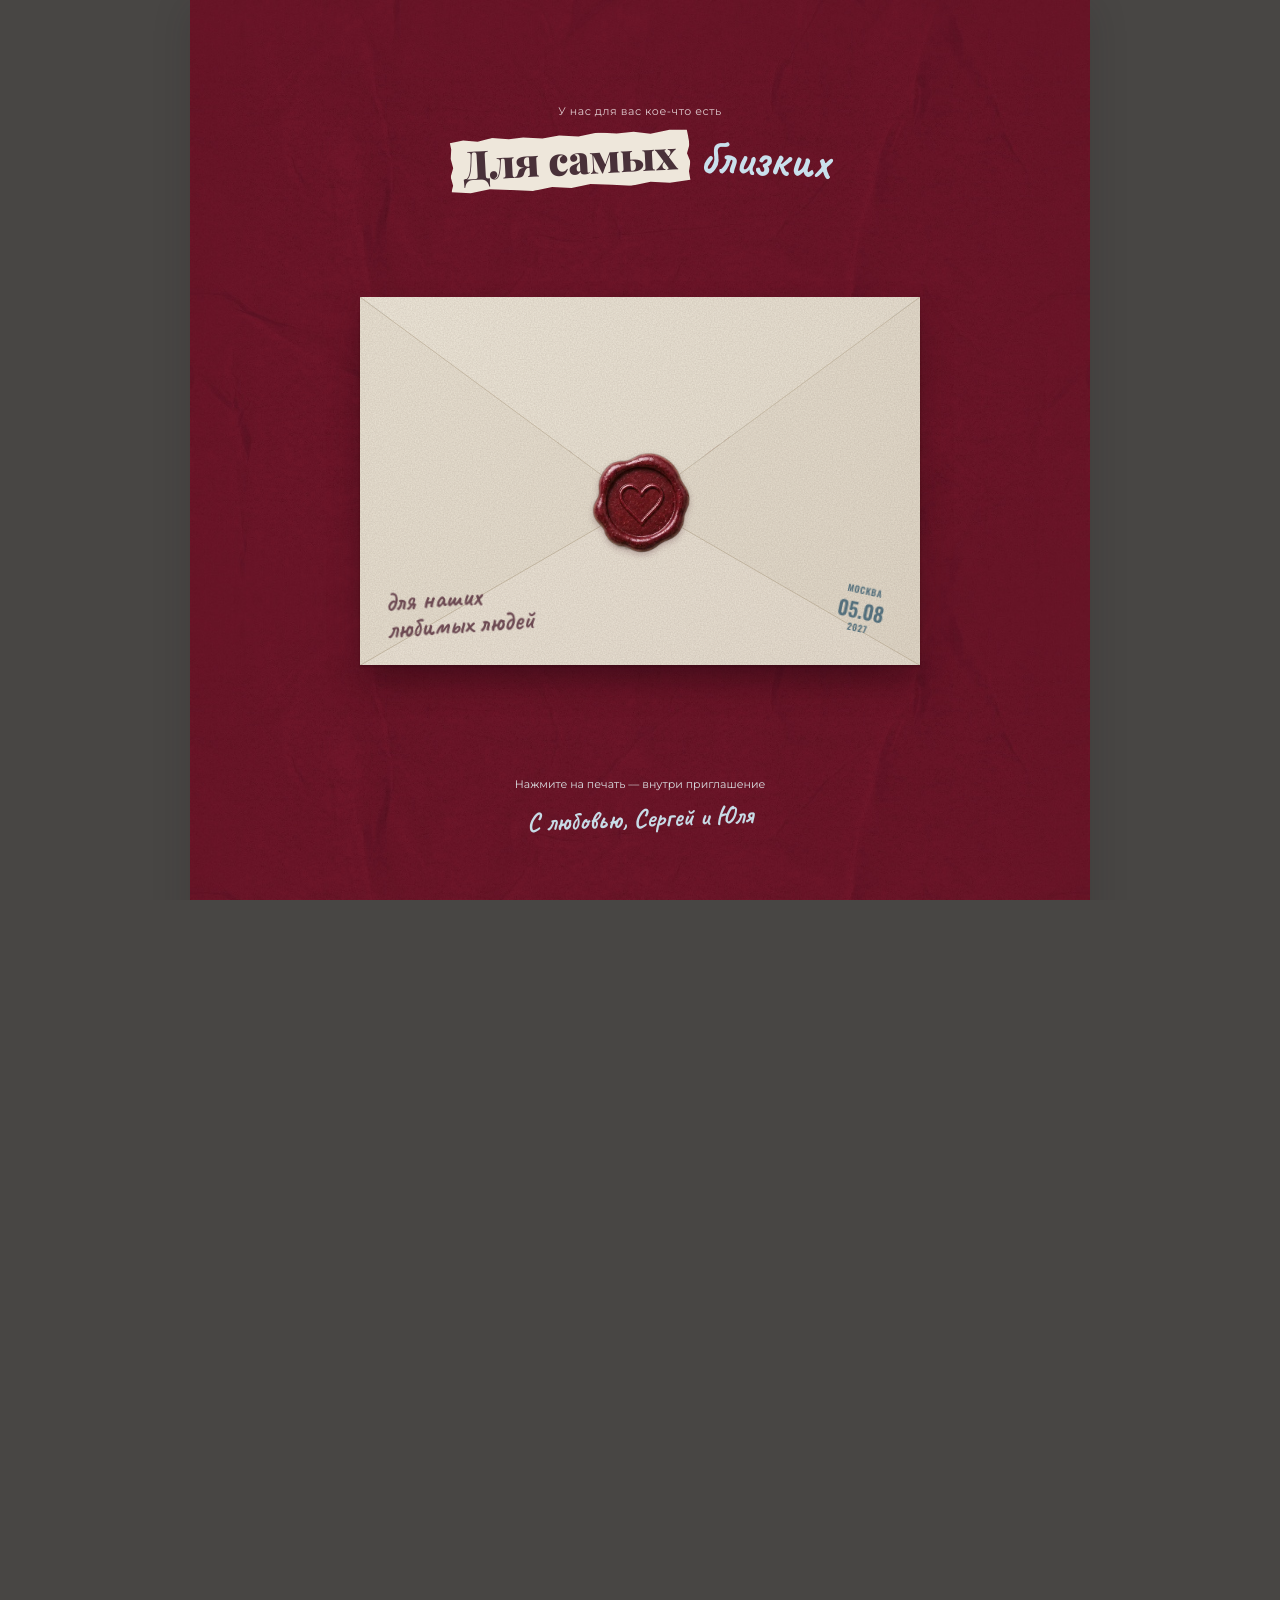
==== index.html @ 32c85ac7 "upd" ====
<!DOCTYPE html>
<html lang="ru">

<head>
  <meta charset="UTF-8">
  <meta name="viewport" content="width=device-width, initial-scale=1.0">
  <meta name="description"
    content="Приглашение на свадьбу Сергея и Юли — 5 августа 2027 года, Москва, усадьба Братцево. Будем счастливы разделить этот день с вами!">
  <meta name="theme-color" content="#681427">
  <title>Сергей & Юля — Приглашение на свадьбу · 05.08.2027</title>
  <meta property="og:type" content="website">
  <meta property="og:locale" content="ru_RU">
  <meta property="og:title" content="Сергей & Юля — Приглашение на свадьбу · 05.08.2027">
  <meta property="og:description"
    content="Для самых близких ♡ 5 августа 2027 года, Москва, старинная усадьба Братцево. Откройте конверт с приглашением!">
  <meta property="og:url" content="https://sergeynstrk.github.io/wedding-day-new/">
  <meta property="og:image" content="https://sergeynstrk.github.io/wedding-day-new/assets/og-preview.jpg">
  <meta property="og:image:width" content="1200">
  <meta property="og:image:height" content="630">
  <meta property="og:image:alt" content="Приглашение на свадьбу Сергея и Юли — 05.08.2027">
  <meta name="twitter:card" content="summary_large_image">
  <meta name="twitter:title" content="Сергей & Юля — Приглашение на свадьбу · 05.08.2027">
  <meta name="twitter:description" content="Для самых близких ♡ 5 августа 2027 года, Москва, усадьба Братцево.">
  <meta name="twitter:image" content="https://sergeynstrk.github.io/wedding-day-new/assets/og-preview.jpg">
  <link rel="icon"
    href="data:image/svg+xml,<svg xmlns='http://www.w3.org/2000/svg' viewBox='0 0 100 100'><text y='.9em' font-size='90'>💌</text></svg>">

  <!-- Изящная и кристально чёткая типографика: журнальные заголовки, нежная каллиграфия и чёткий гротеск -->
  <link rel="preload" as="image" href="./assets/burgundy-paper-user.jpg" fetchpriority="high">
  <link rel="preload" as="font" type="font/ttf" href="./assets/fonts/playfair-display-normal-900.ttf" crossorigin>
  <link rel="preload" as="font" type="font/ttf" href="./assets/fonts/caveat-normal-700.ttf" crossorigin>
  <link rel="preload" as="font" type="font/ttf" href="./assets/fonts/montserrat-normal-400.ttf" crossorigin>
  <link rel="stylesheet" href="fonts.css">

  <style>
    /* ========================================================
       АВТОРСКАЯ ПАЛИТРА И ФАКТУРА ДОРОГОЙ ХЛОПКОВОЙ БУМАГИ
       Никакого картона — нежный хлопок, бархатный бордо и пудровый голубой
       ======================================================== */
    :root {
      interpolate-size: allow-keywords;

      --burgundy: #681427;
      --burgundy-rich: #7e1730;
      --burgundy-deep: #480918;
      --burgundy-light: #942540;

      --powder-blue: #9dc2df;
      --powder-blue-light: #e8f2fa;
      --powder-blue-soft: #b8d7ee;
      --powder-blue-dark: #275273;

      --cotton-base: #f5eee4;
      --cotton-paper: #fcfaf5;
      --cotton-card: #ffffff;
      --champagne-silk: #ebd8b7;
      --gold-accent: #cfa86e;

      /* Кристально чёткие высококонтрастные оттенки текста (никакого «мыла») */
      --ink: #141011;
      --ink-soft: #282124;
      --ink-muted: #483e42;
    }

    * {
      box-sizing: border-box;
      margin: 0;
      padding: 0;
    }

    /* РЕЗКОСТЬ И ЧЁТКОСТЬ ШРИФТОВ НА ВСЕХ ЭКРАНАХ */
    html,
    body {
      -webkit-font-smoothing: antialiased;
      -moz-osx-font-smoothing: grayscale;
      text-rendering: optimizeLegibility;
    }

    html {
      background-color: #484644;
    }

    @media (min-width: 781px) {
      html {
        overflow-y: scroll;
      }
    }

    body {
      background-color: #484644;
      background-image: none;
      font-family: 'Montserrat', -apple-system, BlinkMacSystemFont, "Segoe UI", Roboto, sans-serif;
      font-weight: 500;
      color: #f0e9e1;
      line-height: 1.55;
      padding: 0 20px;
      overflow-x: hidden;
    }

    html.envelope-active #invitation > * {
      visibility: hidden;
      opacity: 0;
    }

    /* ========================================================
       ЖУРНАЛЬНЫЙ РАЗВОРОТ (900px, бордовый ватман с первого кадра)
       ======================================================== */
    .magazine-canvas {
      position: relative;
      max-width: 900px;
      min-height: 100svh;
      margin: 0 auto;
      background-color: #681427;
      background-image: url('./assets/burgundy-paper-user.jpg');
      background-size: 900px auto;
      background-position: top center;
      background-repeat: repeat-y;
      box-shadow: 0 8px 35px #241d2030;
      padding: 36px 40px 48px;
      border: 0;
      border-radius: 0;
    }

    @media (max-width: 780px) {
      html,
      body {
        background-color: #681427;
        padding: 0;
      }
      .magazine-canvas {
        padding: 16px 14px 28px;
        width: 100%;
        background-size: 100% auto;
        box-shadow: none;
      }
    }

    /* ========================================================
       НЕСТАНДАРТНЫЕ ЖУРНАЛЬНЫЕ ВЫРЕЗКИ И НОЖНИЧНЫЕ СРЕЗЫ
       Живые неровные края с 14-20 точками полигона + субпиксельная резкость
       ======================================================== */
    .scrap-clip {
      display: inline-block;
      vertical-align: middle;
      user-select: none;
      position: relative;
      filter:
        drop-shadow(0 1px 1px rgba(45, 15, 22, 0.22)) drop-shadow(2px 4px 7px rgba(70, 18, 30, 0.16));
      transition: transform 0.22s cubic-bezier(0.18, 0.89, 0.32, 1.28), filter 0.22s ease;
      line-height: 1.15;
      transform: translateZ(0);
      backface-visibility: hidden;
    }

    .scrap-clip:hover {
      transform: scale(1.05) rotate(0deg) translateZ(0) !important;
      filter:
        drop-shadow(0 2px 3px rgba(45, 15, 22, 0.25)) drop-shadow(3px 8px 16px rgba(104, 20, 39, 0.28));
      z-index: 25;
    }

    /* Чистый шелковистый фон без шума под буквами — текст остаётся бритвенно чётким */
    .clip-body {
      display: inline-block;
      padding: 7px 16px;
      background-image: linear-gradient(145deg, #ffffff 0%, #f6f1e8 100%);
      position: relative;
      transform: translateZ(0);
    }

    /* РЕАЛИСТИЧНЫЕ НЕСТАНДАРТНЫЕ СРЕЗЫ НОЖНИЦАМИ ВРУЧНУЮ (14-20 ТОЧЕК) */
    .cut-scissor-1 {
      clip-path: polygon(0% 3px, 14% 1px, 32% 4px, 56% 1px, 78% 5px, 92% 2px, 100% 4px,
          99% 26%, 100% 50%, 98.8% 76%, 100% 98%,
          84% 99%, 64% calc(100% - 3px), 44% 100%, 24% calc(100% - 2px), 8% 100%,
          0% calc(100% - 3px), 1.2% 76%, 0% 48%, 1.5% 20%);
    }

    .cut-scissor-2 {
      clip-path: polygon(0% 1px, 22% 4px, 44% 1px, 66% 5px, 86% 2px, 100% 3px,
          98.8% 28%, 100% 55%, 98.2% 82%, 99.5% 100%,
          82% calc(100% - 2px), 60% 100%, 38% calc(100% - 4px), 16% 100%,
          0% calc(100% - 1px), 1.5% 78%, 0% 50%, 1.2% 24%);
    }

    .cut-scissor-3 {
      clip-path: polygon(0% 4px, 18% 1px, 38% 3px, 62% 0px, 84% 4px, 100% 2px,
          98.5% 22%, 100% 52%, 98% 75%, 99% 100%,
          80% calc(100% - 3px), 58% 99%, 35% calc(100% - 2px), 14% 100%,
          0% calc(100% - 4px), 1.8% 72%, 0% 45%, 1.2% 18%);
    }

    .cut-scissor-4 {
      clip-path: polygon(0% 2px, 26% 5px, 52% 1px, 76% 4px, 100% 2px,
          98.2% 35%, 100% 68%, 98.5% 100%,
          82% 99%, 56% calc(100% - 3px), 28% 100%,
          0% calc(100% - 2px), 1.5% 65%, 0% 32%);
    }

    .cut-scissor-5 {
      clip-path: polygon(0% 3px, 28% 1px, 56% 4px, 82% 1px, 100% 3px,
          98.6% 38%, 100% 72%, 99% 100%,
          78% calc(100% - 3px), 52% 100%, 24% calc(100% - 4px),
          0% 98%, 1.8% 62%, 0% 30%);
    }

    /* МИЛЫЕ РУКОПИСНЫЕ ЗАМЕТКИ (CAVEAT FONT) */
    .cute-scribble {
      font-family: 'Caveat', cursive;
      font-size: 1.4rem;
      font-weight: 700;
      color: var(--burgundy-rich);
      display: inline-block;
      line-height: 1.2;
      filter: drop-shadow(1px 1px 0px rgba(255, 255, 255, 0.95));
      user-select: none;
    }

    .cute-scribble-blue {
      color: var(--powder-blue-dark);
    }

    /* ========================================================
       ОГРОМНЫЕ ЖУРНАЛЬНЫЕ ЛИТЕРЫ: С-В-А-Д-Ь-Б-У (ТОЧЬ-В-ТОЧЬ Л-Е-Т-О)
       Вырезаны крупно с адаптивным clamp() для исключения переносов и коллизий
       ======================================================== */
    .giant-char {
      display: inline-flex;
      align-items: center;
      justify-content: center;
      font-family: 'Playfair Display', 'Oswald', serif;
      font-size: clamp(2.4rem, 6.2vw, 4.8rem);
      font-weight: 900;
      line-height: 0.95;
      padding: clamp(6px, 1.2vw, 10px) clamp(8px, 1.8vw, 16px);
      margin: 0 clamp(1px, 0.35vw, 3px);
      text-transform: uppercase;
      filter:
        drop-shadow(0 2px 2px rgba(45, 15, 22, 0.25)) drop-shadow(3px 6px 9px rgba(104, 20, 39, 0.22));
      transition: transform 0.25s cubic-bezier(0.2, 0.8, 0.2, 1);
      transform: translateZ(0);
      backface-visibility: hidden;
    }

    .giant-char:hover {
      transform: scale(1.1) rotate(0deg) translateZ(0) !important;
      z-index: 20;
    }

    .char-c1 {
      background-color: var(--burgundy);
      color: #ffffff;
      transform: rotate(-3.5deg);
      clip-path: polygon(2% 4%, 98% 1%, 100% 95%, 2% 98%);
      text-shadow: 0 1px 2px rgba(0, 0, 0, 0.25);
    }

    .char-c2 {
      background-color: var(--powder-blue);
      color: #ffffff;
      transform: rotate(2.5deg);
      clip-path: polygon(1% 2%, 99% 5%, 97% 99%, 3% 94%);
      text-shadow: 0 1px 2px rgba(0, 0, 0, 0.18);
    }

    .char-c3 {
      background-color: var(--burgundy-rich);
      color: #ffffff;
      transform: rotate(-2deg);
      clip-path: polygon(3% 1%, 97% 3%, 98% 97%, 1% 99%);
      text-shadow: 0 1px 2px rgba(0, 0, 0, 0.25);
    }

    .char-c4 {
      background-color: #ffffff;
      color: var(--burgundy);
      transform: rotate(-1.5deg);
      clip-path: polygon(1% 3%, 98% 0%, 97% 96%, 3% 97%);
      border: 1px solid rgba(104, 20, 39, 0.25);
    }

    .char-c5 {
      background-color: var(--powder-blue);
      color: #ffffff;
      transform: rotate(3deg);
      clip-path: polygon(2% 0%, 100% 4%, 97% 98%, 0% 95%);
      text-shadow: 0 1px 2px rgba(0, 0, 0, 0.18);
    }

    .char-c6 {
      background-color: var(--burgundy);
      color: #ffffff;
      transform: rotate(-2.5deg);
      clip-path: polygon(1% 2%, 99% 2%, 97% 96%, 2% 99%);
      text-shadow: 0 1px 2px rgba(0, 0, 0, 0.25);
    }

    .char-c7 {
      background-color: var(--champagne-silk);
      color: var(--burgundy-deep);
      transform: rotate(2deg);
      clip-path: polygon(2% 1%, 98% 3%, 99% 97%, 1% 96%);
    }

    /* БЛАГОРОДНЫЕ ПЛАШКИ-ВЫРЕЗКИ С ВЫСОКИМ КОНТРАСТОМ */
    .bg-white-serif {
      background-color: #ffffff;
      color: var(--ink);
      font-family: 'Playfair Display', serif;
      font-weight: 800;
      border: 1px solid rgba(0, 0, 0, 0.12);
    }

    .bg-black-sans {
      background-color: var(--ink);
      color: #ffffff;
      font-family: 'Montserrat', sans-serif;
      font-weight: 800;
      text-shadow: 0 1px 1px rgba(0, 0, 0, 0.3);
    }

    .bg-burgundy-rich {
      background-color: var(--burgundy);
      color: #ffffff;
      font-family: 'Playfair Display', serif;
      font-weight: 800;
      text-shadow: 0 1px 2px rgba(0, 0, 0, 0.25);
    }

    .bg-blue-powder {
      background-color: var(--powder-blue-dark);
      color: #ffffff;
      font-family: 'Oswald', sans-serif;
      font-weight: 700;
      text-transform: uppercase;
      text-shadow: 0 1px 2px rgba(0, 0, 0, 0.25);
    }

    .bg-news-typewriter {
      background-color: #ffffff;
      color: var(--ink);
      font-family: 'Montserrat', sans-serif;
      font-weight: 600;
      font-size: 0.95rem;
      border: 1px dashed rgba(104, 20, 39, 0.35);
    }

    /* НОМЕРНЫЕ БЕЙДЖИ 1, 2, 3, 4 (НЕБРЕЖНЫЙ СРЕЗ) */
    .num-cutout-box {
      display: inline-flex;
      align-items: center;
      justify-content: center;
      width: 48px;
      height: 48px;
      font-family: 'Oswald', sans-serif;
      font-size: 2rem;
      font-weight: 900;
      flex-shrink: 0;
      filter:
        drop-shadow(0 1px 1px rgba(0, 0, 0, 0.2)) drop-shadow(2px 4px 5px rgba(0, 0, 0, 0.18));
      transform: translateZ(0);
    }

    .b1 {
      background-color: var(--powder-blue-dark);
      color: #ffffff;
      transform: rotate(-3deg);
      clip-path: polygon(2% 4%, 98% 1%, 96% 97%, 3% 99%);
      text-shadow: 0 1px 2px rgba(0, 0, 0, 0.3);
    }

    .b2 {
      background-color: #ffffff;
      color: var(--ink);
      transform: rotate(3deg);
      border: 2px solid var(--ink);
      clip-path: polygon(1% 2%, 97% 4%, 99% 98%, 2% 95%);
    }

    .b3 {
      background-color: var(--burgundy);
      color: #ffffff;
      transform: rotate(-3deg);
      clip-path: polygon(3% 1%, 99% 3%, 97% 99%, 1% 96%);
      text-shadow: 0 1px 2px rgba(0, 0, 0, 0.3);
    }

    .b4 {
      background-color: var(--champagne-silk);
      color: var(--burgundy-deep);
      transform: rotate(3.5deg);
      clip-path: polygon(2% 3%, 97% 1%, 99% 96%, 3% 98%);
    }

    /* ========================================================
       1. HERO / ОБЛОЖКА ВЫПУСКА
       ======================================================== */
    .hero-section {
      text-align: center;
      margin-bottom: 56px;
      position: relative;
    }

    .hero-top-row {
      display: flex;
      justify-content: center;
      align-items: center;
      gap: 14px;
      margin-bottom: 14px;
    }

    .hero-huge-title {
      display: flex;
      justify-content: center;
      align-items: center;
      margin: 12px 0 22px;
      flex-wrap: nowrap;
    }

    .hero-names-row {
      display: flex;
      flex-wrap: wrap;
      justify-content: center;
      align-items: center;
      gap: 14px;
      margin: 20px 0 28px;
    }

    /* ФОТОРАМКА ПАРЫ */
    .couple-photo-frame {
      position: relative;
      margin: 28px auto;
      max-width: 480px;
      overflow: visible;
    }

    .couple-photo-inner {
      background-color: #faf7f2;
      padding: 14px 14px 48px 14px;
      filter:
        drop-shadow(0 2px 2px rgba(45, 15, 22, 0.2)) drop-shadow(4px 12px 24px rgba(104, 20, 39, 0.18));
      transform: rotate(-1.5deg) translateZ(0);
      border: 1px solid rgba(0, 0, 0, 0.08);
      position: relative;
    }

    .couple-photo-inner img {
      width: 100%;
      height: 380px;
      object-fit: cover;
      display: block;
      filter: contrast(1.05) saturate(0.96);
      clip-path: polygon(0.6% 1%, 99.4% 0.6%, 99% 99.4%, 0.6% 99%);
    }

    /* ========================================================
       2. ЛОКАЦИЯ (УСАДЬБА БРАТЦЕВО)
       ======================================================== */
    .venue-card-frame {
      position: relative;
      margin-bottom: 56px;
      overflow: visible;
    }

    .venue-card-inner {
      background-color: rgba(255, 255, 255, 0.82);
      border: 2px dashed rgba(104, 20, 39, 0.32);
      padding: 38px 36px;
      position: relative;
      filter: drop-shadow(3px 8px 16px rgba(0, 0, 0, 0.06));
      border-radius: 4px;
    }

    .venue-photo-wrapper {
      position: relative;
      margin: 22px auto;
      max-width: 100%;
      background-color: #ffffff;
      padding: 12px 12px 16px 12px;
      filter: drop-shadow(3px 6px 14px rgba(0, 0, 0, 0.12));
      transform: rotate(0.8deg);
      border: 1px solid rgba(0, 0, 0, 0.08);
    }

    .venue-photo-wrapper img {
      width: 100%;
      height: 320px;
      object-fit: cover;
      display: block;
      clip-path: polygon(0.8% 1.5%, 99.2% 0.6%, 98.8% 98.8%, 1.2% 98%);
    }

    .btn-actions-row {
      display: flex;
      flex-wrap: wrap;
      gap: 16px;
      margin-top: 24px;
    }

    .btn-paper-scrap {
      display: inline-flex;
      align-items: center;
      gap: 10px;
      padding: 14px 26px;
      font-family: 'Oswald', sans-serif;
      font-size: 1.2rem;
      font-weight: 700;
      text-transform: uppercase;
      text-decoration: none;
      filter:
        drop-shadow(0 1px 1px rgba(0, 0, 0, 0.2)) drop-shadow(2px 5px 8px rgba(104, 20, 39, 0.25));
      cursor: pointer;
      touch-action: manipulation;
      transition: transform 0.2s cubic-bezier(0.2, 0.8, 0.2, 1), filter 0.2s ease, background-color 0.2s ease, color 0.2s ease;
      border: none;
    }

    .btn-paper-burgundy {
      background-color: var(--burgundy);
      color: #ffffff;
      transform: rotate(-1.5deg);
      clip-path: polygon(1% 4%, 99% 0%, 97% 96%, 3% 100%);
      text-shadow: 0 1px 2px rgba(0, 0, 0, 0.25);
    }

    .btn-paper-blue {
      background-color: var(--powder-blue-dark);
      color: #ffffff;
      transform: rotate(2deg);
      clip-path: polygon(2% 0%, 98% 3%, 99% 98%, 0% 95%);
      text-shadow: 0 1px 2px rgba(0, 0, 0, 0.25);
    }

    .btn-paper-scrap:hover {
      transform: scale(1.05) rotate(0deg);
      filter:
        drop-shadow(0 2px 3px rgba(0, 0, 0, 0.25)) drop-shadow(3px 10px 18px rgba(104, 20, 39, 0.38));
    }

    /* ========================================================
       3. ТАЙМИНГ С АНИМАЦИЕЙ (ЗНАМЕНИТАЯ ВОЛНА И ВЫРЕЗКИ)
       Сетка: Левый блок (1fr) | Коридор волны (100px) | Правый блок (1fr)
       Полная безопасность: расстояние от карточек до волны > 50px, нет коллизий
       ======================================================== */
    .timing-section {
      position: relative;
      margin-bottom: 60px;
      padding-top: 14px;
    }

    .timing-header-box {
      text-align: center;
      margin-bottom: 30px;
    }

    .ll-timeline {
      position: relative;
      display: grid;
      grid-template-columns: 1fr 100px 1fr;
      column-gap: 24px;
      row-gap: 50px;
      width: 100%;
      padding: 30px 0 20px;
      min-height: 600px;
      align-items: center;
    }

    /* Волнообразная центральная линия из референса */
    .ob-timeline-line {
      grid-column: 2;
      grid-row: 1 / span 4;
      position: relative;
      width: 44px;
      height: 100%;
      margin: 0 auto;
      pointer-events: none;
      z-index: 2;
    }

    .ob-timeline-line>svg {
      display: block;
      width: 100%;
      height: 100%;
      overflow: visible;
      fill: var(--powder-blue-dark);
      opacity: 0.95;
      filter: drop-shadow(1px 2px 3px rgba(0, 0, 0, 0.15));
    }

    /* Анимированная скользящая точка */
    .ob-timeline-dot {
      position: absolute;
      left: 0;
      top: 0;
      z-index: 5;
      width: 20px;
      height: 20px;
      border-radius: 50%;
      background: var(--burgundy);
      box-shadow: 0 0 0 6px var(--powder-blue-light), 0 0 20px rgba(104, 20, 39, 0.6);
      transform: translate(-50%, -50%);
      will-change: transform;
    }

    .sm-timing__item {
      position: relative;
      display: flex;
      flex-direction: column;
      gap: 12px;
      z-index: 3;
      transition: transform 0.3s ease, filter 0.3s ease;
      opacity: 1;
      /* Полная непрозрачность для идеальной резкости шрифта */
    }

    .sm-timing__item.item-active {
      transform: translateY(-4px) scale(1.02);
    }

    .sm-timing__item.item-1 {
      grid-column: 1;
      grid-row: 1;
      justify-self: end;
      align-items: flex-end;
      text-align: right;
      padding-right: 20px;
    }

    .sm-timing__item.item-2 {
      grid-column: 3;
      grid-row: 2;
      justify-self: start;
      align-items: flex-start;
      text-align: left;
      padding-left: 20px;
    }

    .sm-timing__item.item-3 {
      grid-column: 1;
      grid-row: 3;
      justify-self: end;
      align-items: flex-end;
      text-align: right;
      padding-right: 20px;
    }

    .sm-timing__item.item-4 {
      grid-column: 3;
      grid-row: 4;
      justify-self: start;
      align-items: flex-start;
      text-align: left;
      padding-left: 20px;
    }

    .item-top-row {
      display: flex;
      align-items: center;
      gap: 12px;
    }

    .sm-timing__item.item-1 .item-top-row,
    .sm-timing__item.item-3 .item-top-row {
      flex-direction: row-reverse;
    }

    /* Иконки этапов */
    .timing-icon-cutout {
      width: 88px;
      height: 88px;
      background-color: #ffffff;
      padding: 14px;
      filter:
        drop-shadow(0 1px 1px rgba(0, 0, 0, 0.18)) drop-shadow(2px 5px 6px rgba(0, 0, 0, 0.12));
      border: 1px solid rgba(0, 0, 0, 0.1);
      transition: transform 0.3s ease;
    }

    .sm-timing__item.item-1 .timing-icon-cutout {
      transform: rotate(-2.5deg);
      clip-path: polygon(1.5% 3%, 98% 1%, 97% 97%, 2% 98%);
    }

    .sm-timing__item.item-2 .timing-icon-cutout {
      transform: rotate(2.5deg);
      clip-path: polygon(2% 1%, 99% 3%, 96% 98%, 1% 96%);
    }

    .sm-timing__item.item-3 .timing-icon-cutout {
      transform: rotate(-2deg);
      clip-path: polygon(3% 2%, 97% 1%, 99% 97%, 1% 98%);
    }

    .sm-timing__item.item-4 .timing-icon-cutout {
      transform: rotate(3deg);
      clip-path: polygon(1% 2%, 98% 4%, 96% 99%, 3% 95%);
    }

    .sm-timing__item.item-active .timing-icon-cutout {
      transform: scale(1.1) rotate(0deg);
      filter: drop-shadow(3px 8px 16px rgba(104, 20, 39, 0.28));
      border-color: var(--burgundy);
    }

    .timing-text-box {
      display: flex;
      flex-direction: column;
      gap: 6px;
      max-width: 340px;
    }

    .sm-timing__item.item-1 .timing-text-box,
    .sm-timing__item.item-3 .timing-text-box {
      align-items: flex-end;
    }

    .sm-timing__item.item-2 .timing-text-box,
    .sm-timing__item.item-4 .timing-text-box {
      align-items: flex-start;
    }

    /* ========================================================
       4. ДРЕСС-КОД (КОЛОНКА СТИЛЯ И ШЕЛКОВАЯ ПАЛИТРА)
       ======================================================== */
    .dresscode-section {
      background-color: #ffffff;
      background-image:
        linear-gradient(135deg, rgba(255, 255, 255, 0.6) 0%, rgba(240, 230, 220, 0.2) 100%);
      filter: drop-shadow(4px 12px 28px rgba(104, 20, 39, 0.14));
      padding: 42px 38px;
      margin-bottom: 56px;
      position: relative;
      transform: rotate(0.4deg);
      border: 1px solid rgba(220, 205, 190, 0.85);
      border-radius: 4px;
    }

    .palette-swatches {
      display: flex;
      justify-content: center;
      flex-wrap: wrap;
      gap: 20px;
      margin: 30px 0 26px;
    }

    /* Карточки-свотчи ткани */
    .swatch-card {
      background-color: #ffffff;
      padding: 12px 12px 14px;
      filter:
        drop-shadow(0 1px 1px rgba(0, 0, 0, 0.16)) drop-shadow(2px 4px 5px rgba(0, 0, 0, 0.12));
      text-align: center;
      border: 1px solid rgba(0, 0, 0, 0.08);
      transition: transform 0.2s ease;
    }

    .swatch-card:hover {
      transform: scale(1.08) rotate(0deg) !important;
      z-index: 10;
    }

    .swatch-card:nth-child(1) {
      transform: rotate(-2.5deg);
      clip-path: polygon(2% 4%, 98% 1%, 96% 97%, 3% 99%);
    }

    .swatch-card:nth-child(2) {
      transform: rotate(2deg);
      clip-path: polygon(1% 1%, 97% 3%, 99% 98%, 2% 96%);
    }

    .swatch-card:nth-child(3) {
      transform: rotate(-1.5deg);
      clip-path: polygon(3% 2%, 99% 1%, 97% 99%, 1% 97%);
    }

    .swatch-card:nth-child(4) {
      transform: rotate(3deg);
      clip-path: polygon(2% 3%, 98% 1%, 96% 97%, 3% 98%);
    }

    .swatch-card:nth-child(5) {
      transform: rotate(-2deg);
      clip-path: polygon(1% 2%, 97% 4%, 99% 96%, 2% 98%);
    }

    .swatch-color {
      width: 82px;
      height: 64px;
      margin-bottom: 10px;
      box-shadow: inset 0 0 8px rgba(0, 0, 0, 0.22);
      clip-path: polygon(2% 2%, 98% 1%, 97% 98%, 1% 97%);
    }

    .swatch-name {
      font-size: 0.82rem;
      font-family: 'Montserrat', sans-serif;
      font-weight: 700;
      text-transform: uppercase;
      letter-spacing: 0.06em;
      color: var(--ink);
    }

    /* Вырезки фасонов одежды для дам и джентльменов */
    .dress-notes-grid {
      display: grid;
      grid-template-columns: 1fr 1fr;
      gap: 26px;
      margin-top: 28px;
    }

    .dress-note-box {
      background-color: #faf7f2;
      padding: 22px;
      filter:
        drop-shadow(0 1px 1px rgba(0, 0, 0, 0.12)) drop-shadow(2px 5px 8px rgba(0, 0, 0, 0.08));
      border: 1px solid rgba(0, 0, 0, 0.08);
      text-align: center;
    }

    /* Памятка о гравии */
    .manor-sticker-frame {
      position: relative;
      margin-top: 30px;
      overflow: visible;
    }

    .manor-sticker-inner {
      background-color: #fff6da;
      padding: 20px 26px;
      filter:
        drop-shadow(0 1px 1px rgba(0, 0, 0, 0.15)) drop-shadow(2px 5px 7px rgba(0, 0, 0, 0.12));
      transform: rotate(-1.2deg);
      font-size: 0.98rem;
      font-weight: 500;
      border: 1px solid #edd58a;
      text-align: left;
      line-height: 1.5;
    }

    /* ========================================================
       5. АНКЕТА ГОСТЯ / RSVP (ПАНЕЛЬ АНКЕТЫ)
       ======================================================== */
    .rsvp-section {
      background-color: #ffffff;
      background-image:
        linear-gradient(135deg, rgba(255, 255, 255, 0.6) 0%, rgba(240, 230, 220, 0.2) 100%);
      padding: 42px 38px;
      position: relative;
      border: 1px solid rgba(220, 205, 190, 0.85);
      border-radius: 4px;
      margin-bottom: 42px;
    }

    .rsvp-group {
      margin-bottom: 26px;
      text-align: left;
    }

    .rsvp-input {
      width: 100%;
      padding: 16px 18px;
      background-color: #ffffff;
      border: 1px solid #c8c0b5;
      box-shadow: inset 1px 1px 3px rgba(0, 0, 0, 0.06);
      font-family: 'Montserrat', sans-serif;
      font-weight: 500;
      font-size: 1rem;
      color: var(--ink);
      margin-top: 10px;
      clip-path: polygon(0.5% 2%, 99.5% 0.5%, 99% 98%, 0.5% 99%);
      transition: border-color 0.2s ease, box-shadow 0.2s ease;
    }

    .rsvp-input:focus-visible {
      outline: none;
      border-color: var(--burgundy);
      box-shadow: 0 0 0 3px var(--powder-blue-light);
    }

    .choice-grid {
      display: grid;
      grid-template-columns: 1fr 1fr;
      gap: 16px;
      margin-top: 12px;
    }

    .choice-btn {
      position: relative;
      cursor: pointer;
    }

    .choice-btn input {
      position: absolute;
      opacity: 0;
    }

    .choice-box {
      padding: 14px 16px;
      background-color: #ffffff;
      border: 1px solid #c8c0b5;
      text-align: center;
      font-size: 1rem;
      font-weight: 700;
      filter: drop-shadow(1px 2px 3px rgba(0, 0, 0, 0.08));
      transition: transform 0.2s ease, background-color 0.2s ease, border-color 0.2s ease, color 0.2s ease, box-shadow 0.2s ease, filter 0.2s ease;
      user-select: none;
      clip-path: polygon(1% 3%, 99% 1%, 98% 97%, 2% 99%);
    }

    .choice-btn input:checked+.choice-box {
      background-color: var(--burgundy);
      color: #ffffff;
      border-color: var(--burgundy);
      transform: scale(1.03);
      filter: drop-shadow(2px 5px 10px rgba(104, 20, 39, 0.32));
      text-shadow: 0 1px 2px rgba(0, 0, 0, 0.25);
    }

    .drinks-chips {
      display: flex;
      flex-wrap: wrap;
      gap: 12px;
      margin-top: 12px;
    }

    .chip-btn {
      position: relative;
      cursor: pointer;
    }

    .chip-btn input {
      position: absolute;
      opacity: 0;
    }

    .chip-box {
      padding: 12px 18px;
      background-color: #ffffff;
      border: 1px solid #c8c0b5;
      font-size: 0.95rem;
      font-weight: 600;
      color: var(--ink);
      filter: drop-shadow(1px 2px 2px rgba(0, 0, 0, 0.08));
      user-select: none;
      transition: transform 0.15s ease, background-color 0.15s ease, border-color 0.15s ease, color 0.15s ease, box-shadow 0.15s ease, filter 0.15s ease;
      clip-path: polygon(2% 4%, 98% 1%, 97% 96%, 3% 99%);
    }

    .chip-btn input:checked+.chip-box {
      background-color: var(--powder-blue-dark);
      color: #ffffff;
      border-color: var(--powder-blue-dark);
      transform: translateY(-2px);
      filter: drop-shadow(2px 4px 6px rgba(53, 103, 138, 0.35));
      text-shadow: 0 1px 2px rgba(0, 0, 0, 0.25);
    }

    .btn-submit-collage {
      width: 100%;
      padding: 20px;
      background-color: var(--burgundy);
      color: #ffffff;
      border: none;
      font-family: 'Oswald', sans-serif;
      font-size: 1.55rem;
      font-weight: 900;
      text-transform: uppercase;
      letter-spacing: 0.08em;
      filter:
        drop-shadow(0 2px 3px rgba(0, 0, 0, 0.25)) drop-shadow(3px 10px 20px rgba(104, 20, 39, 0.45));
      cursor: pointer;
      touch-action: manipulation;
      margin-top: 22px;
      transition: transform 0.2s ease, background-color 0.2s ease, filter 0.2s ease;
      text-shadow: 0 1px 2px rgba(0, 0, 0, 0.3);
      clip-path: polygon(0% 3px, 25% 0px, 55% 4px, 80% 1px, 100% 3px,
          98.8% 38%, 100% 70%, 99% 100%,
          75% calc(100% - 2px), 50% 100%, 25% calc(100% - 3px), 0% 98%,
          1.5% 65%, 0% 30%);
    }

    .btn-submit-collage:hover {
      background-color: var(--burgundy-rich);
      transform: translateY(-2px) scale(1.02);
      filter:
        drop-shadow(0 3px 4px rgba(0, 0, 0, 0.3)) drop-shadow(4px 14px 28px rgba(104, 20, 39, 0.55));
    }

    /* ========================================================
       6. ФИНАЛ И МОДАЛЬНОЕ ОКНО
       ======================================================== */
    .farewell-footer {
      text-align: center;
      margin-top: 42px;
    }

    .modal-backdrop {
      display: none;
      position: fixed;
      top: 0;
      left: 0;
      right: 0;
      bottom: 0;
      background: rgba(35, 12, 18, 0.7);
      backdrop-filter: blur(6px);
      z-index: 1000;
      justify-content: center;
      align-items: center;
      padding: 18px;
      overscroll-behavior: contain;
    }

    .modal-box {
      background-color: #ffffff;
      max-width: 520px;
      width: 100%;
      padding: 44px 34px;
      filter: drop-shadow(6px 18px 40px rgba(0, 0, 0, 0.4));
      border: 4px solid var(--burgundy);
      text-align: center;
      transform: rotate(-1.5deg);
      animation: modalSlam 0.35s ease-out;
    }

    @keyframes modalSlam {
      0% {
        transform: scale(1.15) rotate(3deg);
        opacity: 0;
      }

      100% {
        transform: scale(1) rotate(-1.5deg);
        opacity: 1;
      }
    }

    /* ========================================================
       АДАПТИВНОСТЬ ДЛЯ ПЛАНШЕТОВ И СМАРТФОНОВ
       ======================================================== */
    @media (max-width: 780px) {
      .magazine-canvas {
        padding: 36px 20px;
      }

      .ll-timeline {
        grid-template-columns: 48px 1fr;
        column-gap: 20px;
        row-gap: 36px;
      }

      .ob-timeline-line {
        grid-column: 1;
        grid-row: 1 / span 4;
      }

      .sm-timing__item.item-1,
      .sm-timing__item.item-2,
      .sm-timing__item.item-3,
      .sm-timing__item.item-4 {
        grid-column: 2;
        justify-self: start;
        align-items: flex-start;
        text-align: left;
        padding-left: 0;
        padding-right: 0;
      }

      .sm-timing__item.item-1 {
        grid-row: 1;
      }

      .sm-timing__item.item-2 {
        grid-row: 2;
      }

      .sm-timing__item.item-3 {
        grid-row: 3;
      }

      .sm-timing__item.item-4 {
        grid-row: 4;
      }

      .sm-timing__item.item-1 .item-top-row,
      .sm-timing__item.item-3 .item-top-row {
        flex-direction: row;
      }

      .sm-timing__item.item-1 .timing-text-box,
      .sm-timing__item.item-3 .timing-text-box {
        align-items: flex-start;
      }

      .timing-icon-cutout {
        width: 72px;
        height: 72px;
        padding: 10px;
      }

      .dress-notes-grid,
      .choice-grid {
        grid-template-columns: 1fr;
      }
    }

    @media (max-width: 480px) {
      body {
        padding: 18px 8px 80px;
      }

      .magazine-canvas {
        padding: 26px 14px;
      }

      .hero-names-row {
        gap: 8px;
      }
    }

    /* ========================================================
       ДОПОЛНИТЕЛЬНЫЕ ЭЛЕМЕНТЫ: КНОПКИ, УМНАЯ АНКЕТА И ТАЙМЕР
       ======================================================== */
    .btn-paper-scrap {
      justify-content: center;
    }

    .rsvp-saved-notice {
      margin-bottom: 22px;
      padding: 14px 18px;
      background-color: #d8e5ea;
      border: 1px dashed #643e49;
      color: #3c3534;
      font-size: 0.95rem;
      font-weight: 600;
      line-height: 1.45;
      text-align: left;
      transform: rotate(-0.5deg);
      clip-path: polygon(0.5% 1.5%, 99.5% 0%, 99% 98.5%, 0.5% 99%);
    }

    #rsvpDrinksGroup {
      overflow: hidden;
      block-size: auto;
      max-height: 620px;
      opacity: 1;
      transition: opacity 0.28s ease, block-size 0.32s ease, max-height 0.32s ease, margin 0.28s ease, padding 0.28s ease;
    }

    #rsvpDrinksGroup.is-collapsed {
      opacity: 0;
      block-size: 0;
      max-height: 0;
      margin-bottom: 0 !important;
      pointer-events: none;
    }

    .countdown-section {
      text-align: center;
      margin: 20px auto 34px;
      padding: 8px 4px;
      position: relative;
      z-index: 2;
    }

    .countdown-eyebrow {
      font-family: 'Montserrat', sans-serif;
      font-size: 0.78rem;
      font-weight: 700;
      letter-spacing: 0.16em;
      text-transform: uppercase;
      color: #ebd8b7;
      margin-bottom: 16px;
    }

    .countdown-grid {
      display: grid;
      grid-template-columns: repeat(4, minmax(0, 1fr));
      gap: 16px;
      max-width: 560px;
      margin: 0 auto;
    }

    .countdown-card {
      background-color: #f1ece4;
      background-image: var(--cut-paper-grain);
      background-size: 180px 180px;
      color: #3c3534;
      padding: 16px 8px 14px;
      display: flex;
      flex-direction: column;
      align-items: center;
      justify-content: center;
      gap: 6px;
      filter: drop-shadow(0 3px 6px rgba(20, 4, 9, 0.36));
      clip-path: polygon(1.5% 2%, 98.5% 0.5%, 97.5% 98%, 2% 99%);
    }

    .countdown-card.cd-tilt-1 {
      transform: rotate(-2deg);
    }

    .countdown-card.cd-tilt-2 {
      transform: rotate(1.5deg);
      background-color: #d8dfe0;
    }

    .countdown-card.cd-tilt-3 {
      transform: rotate(-1deg);
      background-color: #ebe4d8;
    }

    .countdown-card.cd-tilt-4 {
      transform: rotate(2deg);
    }

    .countdown-num {
      font-family: 'Playfair Display', Georgia, serif;
      font-weight: 900;
      font-size: clamp(1.9rem, 4.5vw, 2.75rem);
      line-height: 1;
      color: #681427;
      font-variant-numeric: tabular-nums;
    }

    .countdown-card.cd-tilt-2 .countdown-num {
      color: #275273;
    }

    .countdown-label {
      font-family: 'Montserrat', sans-serif;
      font-size: 0.72rem;
      font-weight: 700;
      letter-spacing: 0.08em;
      text-transform: uppercase;
      color: #493139;
    }

    .countdown-sub {
      margin-top: 16px;
      font-family: 'Caveat', cursive;
      font-size: 1.4rem;
      font-weight: 700;
      color: #c9d8de;
    }

    @media (max-width: 780px) {
      .countdown-section {
        margin: 18px auto 12px;
      }
    }

    @media (max-width: 480px) {
      .countdown-grid {
        gap: 8px;
      }

      .countdown-card {
        padding: 12px 4px 10px;
        gap: 4px;
      }

      .countdown-num {
        font-size: clamp(1.45rem, 6.2vw, 2rem);
      }

      .countdown-label {
        font-size: 0.6875rem;
        letter-spacing: 0.04em;
      }

      .countdown-sub {
        font-size: 1.2rem;
      }
    }
  </style>
  <link rel="stylesheet" href="collage.css">
  <link rel="stylesheet" href="editorial.css">
  <link rel="stylesheet" href="envelope.css">
  <script>
    const entryParams = new URLSearchParams(location.search);
    if (entryParams.get('edit') !== '1' || entryParams.get('envelope') === '1') {
      document.documentElement.classList.add('envelope-active');
    }
    if (document.fonts && typeof document.fonts.load === 'function') {
      document.documentElement.classList.add('fonts-loading');
      const finishFonts = () => {
        document.documentElement.classList.remove('fonts-loading');
        document.documentElement.classList.add('fonts-loaded');
      };
      Promise.race([
        Promise.allSettled([
          document.fonts.load('900 28px "Playfair Display"'),
          document.fonts.load('700 35px "Caveat"'),
          document.fonts.load('400 11px "Montserrat"'),
          document.fonts.load('900 20px "Montserrat"'),
          document.fonts.load('600 14px "Oswald"'),
          document.fonts.load('700 24px "Cormorant Garamond"')
        ]).then(() => document.fonts.ready),
        new Promise(resolve => setTimeout(resolve, 700))
      ]).then(finishFonts);
    }
  </script>
</head>

<body>
  <!-- Бумажный конверт: открытие по нажатию на сургучную печать. -->
  <div id="envelopeScreen" class="envelope-screen" role="dialog" aria-modal="true" aria-labelledby="envelopeTitle"
    aria-describedby="envelopeOpenHint" tabindex="-1" hidden>
    <div class="envelope-stage">

      <header class="envelope-intro">
        <p class="envelope-eyebrow">У нас для вас кое-что есть</p>
        <h2 id="envelopeTitle"><span>Для самых</span> <em>близких</em></h2>
      </header>

      <div class="envelope-table">
        <div id="envelopeBox" class="envelope-box">
          <div class="envelope-back paper-texture-back" aria-hidden="true"></div>
          <div class="envelope-liner paper-texture-liner" aria-hidden="true"></div>

          <div class="envelope-letter">
            <p class="letter-top-label"><span>Приглашение</span></p>
            <div class="letter-couple">
              <h3 class="letter-names"><span class="letter-name-first">Сергей</span><span
                  class="letter-amp">&amp;</span><span class="letter-name-second">Юля</span></h3>
              <p class="letter-note">Разделите с нами этот день ♡</p>
            </div>
            <div class="letter-monogram-wrap">
              <time class="letter-date" datetime="2027-08-05">5 августа 2027</time>
              <p class="letter-location">Москва · усадьба Братцево</p>
            </div>
          </div>

          <div class="envelope-front" aria-hidden="true">
            <div class="envelope-front-side paper-texture-side"></div>
            <div class="envelope-front-bottom paper-texture-bottom"></div>
            <svg class="envelope-seams-svg" viewBox="0 0 100 100" preserveAspectRatio="none">
              <path fill="none" stroke="#b7a992" stroke-width="1" vector-effect="non-scaling-stroke"
                d="M0 0L50 56L100 0M0 100L50 56L100 100" />
            </svg>
            <span class="envelope-address">для наших<br><strong>любимых людей</strong></span>
            <span class="envelope-postmark">Москва<b>05.08</b><small>2027</small></span>
          </div>

          <div class="envelope-flap paper-texture-flap" aria-hidden="true">
            <div class="envelope-flap-liner paper-texture-liner"></div>
            <svg class="envelope-flap-svg" viewBox="0 0 100 58" preserveAspectRatio="none">
              <path fill="none" stroke="#b7a992" stroke-width="1" vector-effect="non-scaling-stroke"
                d="M0 0L50 56L100 0" />
            </svg>
          </div>
          <div class="envelope-border" aria-hidden="true"></div>
          <div class="envelope-btn">
            <button type="button" id="waxSealBtn" class="wax-seal" aria-label="Открыть свадебное приглашение"
              aria-describedby="envelopeOpenHint">
              <img class="wax-seal-image" src="./assets/keepsakes/wax-seal.webp" alt="" width="289" height="272"
                decoding="async" fetchpriority="high">
            </button>
          </div>
        </div>
      </div>

      <footer class="envelope-caption">
        <p id="envelopeOpenHint">Нажмите на печать — внутри приглашение</p>
        <span class="envelope-signature">С любовью, Сергей и Юля</span>
      </footer>
    </div>
  </div>

  <a class="skip-link" href="#invitation">К приглашению</a>

  <main class="magazine-canvas" id="invitation" tabindex="-1">

    <!-- ==========================================
         1. HERO / ОБЛОЖКА КОЛЛАЖА
         ========================================== -->
    <section class="hero-section" aria-label="Приглашение на свадьбу">
      <div class="decoration-pair" aria-hidden="true"><img class="decor-object decor-rings"
          src="./assets/wedding-rings-topdown.webp" alt="" loading="lazy" decoding="async" width="640" height="427"
          data-layout-id="decoration-01"><img class="decor-object decor-envelope" src="./assets/keepsakes/envelope.webp"
          alt="" loading="lazy" decoding="async" width="640" height="427" data-layout-id="decoration-02"><img
          class="decor-object decor-secondary decor-secondary-left decor-hearts" src="./assets/keepsakes/hearts.webp"
          alt="" loading="lazy" decoding="async" width="640" height="427" data-layout-id="decoration-03"><img
          class="decor-object decor-secondary decor-secondary-right decor-pearls" src="./assets/keepsakes/pearls.webp"
          alt="" loading="lazy" decoding="async" width="640" height="427" data-layout-id="decoration-04"></div>

      <!-- Верхняя строчка вырезок ("приглашение на") -->
      <div class="hero-top-row">
        <span class="scrap-clip" style="transform: rotate(-3deg);">
          <span class="clip-body cut-scissor-1 bg-white-serif"
            style="font-size: 1.8rem; padding: 7px 20px;">приглашение</span>
        </span>
        <span class="scrap-clip" style="transform: rotate(2.5deg);">
          <span class="clip-body cut-scissor-2 bg-black-sans" style="font-size: 1.4rem; padding: 7px 18px;">на</span>
        </span>
      </div>

      <!-- Главный вырезанный заголовок из букв (точь-в-точь как Л-Е-Т-О на референсе) -->
      <h1 class="hero-huge-title" aria-label="Приглашение на свадьбу Сергея и Юли">
        <span class="giant-char char-c1">С</span>
        <span class="giant-char char-c2">В</span>
        <span class="giant-char char-c3">А</span>
        <span class="giant-char char-c4">Д</span>
        <span class="giant-char char-c5">Ь</span>
        <span class="giant-char char-c6">Б</span>
        <span class="giant-char char-c7">У</span>
      </h1>

      <!-- Стикер пары по центру -->
      <div class="couple-photo-frame">
        <div class="couple-photo-inner">
          <img src="./assets/couple-sticker.webp" alt="Сергей и Юля" width="800" height="713" decoding="async" fetchpriority="high">
        </div>
      </div>

      <!-- Имена пары на вырезных плашках с неровными краями -->
      <div class="hero-names-row">
        <span class="scrap-clip" style="transform: rotate(-2deg);">
          <span class="clip-body cut-scissor-3 bg-white-serif"
            style="font-size: 1.85rem; padding: 8px 22px;">Сергей</span>
        </span>
        <span class="scrap-clip" style="transform: rotate(3deg);">
          <span class="clip-body cut-scissor-4 bg-burgundy-rich" style="font-size: 1.5rem; padding: 8px 16px;">&</span>
        </span>
        <span class="scrap-clip" style="transform: rotate(-1.5deg);">
          <span class="clip-body cut-scissor-5 bg-blue-powder" style="font-size: 1.85rem; padding: 8px 22px;">Юля</span>
        </span>
      </div>

      <!-- Милая рукописная заметка -->
      <div class="hero-invitation-note" style="margin: 4px 0 16px;">
        <span class="cute-scribble" style="transform: rotate(-2.5deg);">
          Собираем любимых людей, чтобы сказать друг другу «да» ♡
        </span>
      </div>
      <div class="hero-details">
        <time datetime="2027-08-05T12:00:00+03:00">5 августа 2027 · с 12:00</time>
        <span>Москва · усадьба Братцево</span>
        <a href="#rsvp">Заполнить анкету гостя <span aria-hidden="true">↘</span></a>
      </div>
    </section>

    <!-- ==========================================
         2. ЛОКАЦИЯ (УСАДЬБА БРАТЦЕВО)
         ========================================== -->
    <div class="venue-card-frame" id="venue">
      <div class="decoration-pair" aria-hidden="true"><img class="decor-object decor-flowers"
          src="./assets/keepsakes/flowers.webp" alt="" loading="lazy" decoding="async" width="640" height="585"
          data-layout-id="decoration-05"><img class="decor-object decor-key" src="./assets/keepsakes/key.webp" alt=""
          loading="lazy" decoding="async" width="640" height="427" data-layout-id="decoration-06"></div>

      <section class="venue-card-inner">
        <div style="margin-bottom: 14px;">
          <span class="scrap-clip" style="transform: rotate(2deg);">
            <span class="clip-body cut-scissor-1 bg-black-sans" style="font-size: 1.05rem;">МЕСТО ДЕЙСТВИЯ</span>
          </span>
          <span class="scrap-clip" style="transform: rotate(-2deg);">
            <span class="clip-body cut-scissor-3 bg-blue-powder" style="font-size: 1.15rem;">МОСКВА</span>
          </span>
        </div>

        <h2 class="venue-heading" style="margin: 12px 0;">
          <span class="scrap-clip" style="transform: rotate(1.2deg);">
            <span class="clip-body cut-scissor-2 bg-burgundy-rich"
              style="font-size: 1.75rem; padding: 10px 24px;">УСАДЬБА БРАТЦЕВО</span>
          </span>
        </h2>

        <!-- Иллюстрация Братцево по фотографии пользователя -->
        <div class="venue-photo-wrapper venue-illustration">
          <img loading="lazy" decoding="async" src="./assets/bratsevo-icon.webp"
            alt="Усадьба Братцево: фасад с куполом, балконом и колоннами — рисунок по фотографии" width="840"
            height="349">
        </div>

        <p
          style="font-size: 1.05rem; margin: 16px 0; max-width: 740px; line-height: 1.6; color: var(--ink-soft); font-weight: 500;">
          Встречаемся в усадьбе Братцево в Москве, чтобы разделить с вами наш день: обнять близких, сказать самое важное
          и отпраздновать начало нашей семьи.
        </p>

        <div style="margin-top: 6px;">
          <span class="cute-scribble cute-scribble-blue" style="transform: rotate(-1.5deg);">
            * наш день в кругу самых близких ♡
          </span>
        </div>

        <div class="btn-actions-row">
          <button type="button" class="btn-paper-scrap btn-paper-blue" onclick="downloadIcsCalendar()">
            iPhone Календарь
          </button>
          <a href="https://calendar.google.com/calendar/render?action=TEMPLATE&amp;text=%D0%A1%D0%B2%D0%B0%D0%B4%D1%8C%D0%B1%D0%B0+%D0%A1%D0%B5%D1%80%D0%B3%D0%B5%D1%8F+%D0%B8+%D0%AE%D0%BB%D0%B8&amp;dates=20270805T090000Z/20270805T200000Z&amp;details=%D0%9A%D0%B0%D0%BC%D0%B5%D1%80%D0%BD%D0%BE%D0%B5+%D1%81%D0%B2%D0%B0%D0%B4%D0%B5%D0%B1%D0%BD%D0%BE%D0%B5+%D1%82%D0%BE%D1%80%D0%B6%D0%B5%D1%81%D1%82%D0%B2%D0%BE+%D0%B2+%D1%83%D1%81%D0%B0%D0%B4%D1%8C%D0%B1%D0%B5+%D0%91%D1%80%D0%B0%D1%82%D1%86%D0%B5%D0%B2%D0%BE.+%D0%A1%D0%B1%D0%BE%D1%80+%D0%B3%D0%BE%D1%81%D1%82%D0%B5%D0%B9+%D0%B2+12%3A00.&amp;location=%D0%9C%D0%BE%D1%81%D0%BA%D0%B2%D0%B0%2C+%D0%A3%D1%81%D0%B0%D0%B4%D1%8C%D0%B1%D0%B0+%D0%91%D1%80%D0%B0%D1%82%D1%86%D0%B5%D0%B2%D0%BE"
            target="_blank" rel="noopener noreferrer" class="btn-paper-scrap btn-paper-blue">
            Google Календарь ↗
          </a>
          <a href="https://yandex.ru/maps/?text=Усадьба+Братцево+Светлогорский+проезд+13" target="_blank"
            rel="noopener noreferrer" class="btn-paper-scrap btn-paper-burgundy">
            Маршрут на карте ↗
          </a>
        </div>
      </section>
    </div>

    <!-- Места для будущих фотографий пары (блок 1) -->
    <section class="future-photos-section" aria-label="Фотографии пары">
      <div class="future-photos-grid">
        <figure class="photo-slot-card slot-tilt-1">
          <img class="applique-pin" src="./assets/keepsakes/paper-pin.webp" alt="" width="160" height="160"
            loading="lazy" decoding="async" aria-hidden="true">
          <div class="photo-slot-frame">
            <img src="./assets/couple-sticker.webp" alt="Место для будущей фотографии 1" width="800" height="713"
              loading="lazy" decoding="async">
          </div>
          <figcaption class="photo-slot-caption">Наше фото · 01 ♡</figcaption>
        </figure>
        <figure class="photo-slot-card slot-tilt-2">
          <img class="applique-pin" src="./assets/keepsakes/paper-pin.webp" alt="" width="160" height="160"
            loading="lazy" decoding="async" aria-hidden="true">
          <div class="photo-slot-frame">
            <img src="./assets/couple-sticker.webp" alt="Место для будущей фотографии 2" width="800" height="713"
              loading="lazy" decoding="async">
          </div>
          <figcaption class="photo-slot-caption">Наше фото · 02 ♡</figcaption>
        </figure>
      </div>
    </section>

    <!-- ==========================================
         2.5 НАША ИСТОРИЯ
         ========================================== -->
    <section class="story-section" id="story" aria-label="Наша история">
      <div class="decoration-pair" aria-hidden="true">
        <img class="decor-object decor-lace-corner" src="./assets/keepsakes/lace-corner.webp" alt=""
          loading="lazy" decoding="async" width="640" height="640" data-layout-id="decoration-23">
        <img class="decor-object decor-lace-strip" src="./assets/keepsakes/lace-strip.webp" alt=""
          loading="lazy" decoding="async" width="720" height="402" data-layout-id="decoration-24">
      </div>
      <div class="story-header">
        <h2 class="section-heading">
          <span class="scrap-clip" style="transform: rotate(-1.6deg);">
            <span class="clip-body cut-scissor-3 bg-white-serif" style="font-size: 1.4rem;">НАША ИСТОРИЯ</span>
          </span>
        </h2>
        <div style="margin-top: 8px;">
          <span class="cute-scribble" style="font-size: 1.45rem; transform: rotate(-1.5deg);">как всё начиналось ♡</span>
        </div>
      </div>

      <div class="story-tickets">
        <article class="story-ticket story-tilt-1 cut-scissor-1">
          <span class="story-ticket-num">01 · ПЕРВАЯ ВСТРЕЧА</span>
          <h3 class="story-ticket-title">Искра и разговоры до ночи</h3>
          <p class="story-ticket-text">Случайное знакомство, прогулки по вечернему городу и ощущение, что вы знакомы целую вечность.</p>
        </article>
        <article class="story-ticket story-tilt-2 cut-scissor-2">
          <span class="story-ticket-num">02 · НАШ РИТМ</span>
          <h3 class="story-ticket-title">Общие дороги и мечты</h3>
          <p class="story-ticket-text">Первые совместные поездки, утренний кофе, поддержка во всём и сотни тёплых воспоминаний.</p>
        </article>
        <article class="story-ticket story-tilt-3 cut-scissor-3">
          <span class="story-ticket-num">03 · ПРЕДЛОЖЕНИЕ</span>
          <h3 class="story-ticket-title">Самое главное «Да»</h3>
          <p class="story-ticket-text">Тот самый момент, с которого начался отсчёт до нашего общего дня — 5 августа 2027.</p>
        </article>
      </div>

      <div class="future-photos-grid story-photos-grid" aria-label="Ещё фотографии пары">
        <figure class="photo-slot-card slot-tilt-3">
          <img class="applique-pin" src="./assets/keepsakes/paper-pin.webp" alt="" width="160" height="160"
            loading="lazy" decoding="async" aria-hidden="true">
          <div class="photo-slot-frame">
            <img src="./assets/couple-sticker.webp" alt="Место для будущей фотографии 3" width="800" height="713"
              loading="lazy" decoding="async">
          </div>
          <figcaption class="photo-slot-caption">Наше фото · 03 ♡</figcaption>
        </figure>
        <figure class="photo-slot-card slot-tilt-4">
          <img class="applique-pin" src="./assets/keepsakes/paper-pin.webp" alt="" width="160" height="160"
            loading="lazy" decoding="async" aria-hidden="true">
          <div class="photo-slot-frame">
            <img src="./assets/couple-sticker.webp" alt="Место для будущей фотографии 4" width="800" height="713"
              loading="lazy" decoding="async">
          </div>
          <figcaption class="photo-slot-caption">Наше фото · 04 ♡</figcaption>
        </figure>
      </div>
    </section>

    <!-- ==========================================
         3. ТАЙМИНГ С АНИМАЦИЕЙ (ЗНАМЕНИТАЯ ВОЛНА И ВЫРЕЗКИ)
         ========================================== -->
    <section class="timing-section" id="timing">

      <div class="timing-header-box">
        <h2 class="section-heading">
          <span class="scrap-clip" style="transform: rotate(-1.5deg);">
            <span class="clip-body cut-scissor-4 bg-blue-powder" style="font-size: 1.35rem;">РАСПОРЯДОК ДНЯ</span>
          </span>
        </h2>
        <div style="margin-top: 10px;">
          <span class="scrap-clip" style="transform: rotate(2deg);">
            <span class="clip-body cut-scissor-5 bg-burgundy-rich"
              style="font-size: 1.65rem; padding: 8px 22px;">ТАЙМИНГ</span>
          </span>
        </div>
        <div style="margin-top: 8px;">
          <span class="cute-scribble" style="transform: rotate(1.2deg);">
            Будем очень признательны, если вы прибудете без опозданий ♡
          </span>
        </div>
      </div>

      <div class="ll-timeline">
        <!-- Анимированная волнообразная кривая и скользящая точка из референса -->
        <span class="ob-timeline-line" aria-hidden="true">
          <svg viewBox="0 0 44.57 548.09" preserveAspectRatio="none" focusable="false">
            <defs>
              <clipPath id="timelineProgressClip">
                <rect id="timelineClipRect" x="-10" y="-10" width="65" height="0" />
              </clipPath>
            </defs>
            <path class="timeline-path-base" fill="none" stroke="#c5d6dc" stroke-opacity="0.38" stroke-width="2"
              stroke-linecap="round" stroke-linejoin="round" vector-effect="non-scaling-stroke"
              d="M41.19,4.43 C41.19,42 3.87,48 3.87,85.32 C3.87,124 40.86,128 40.86,166.93 C40.86,204 4.6,200 4.6,238 C4.6,276 40.3,276 40.3,314 C40.3,352 4.39,354 4.39,392 C4.39,430 41.46,430 41.46,468 C41.46,506 6,510 3.5,543.87">
            </path>
            <path class="timeline-path-progress" clip-path="url(#timelineProgressClip)" fill="none" stroke="#f1ece4"
              stroke-width="2.6" stroke-linecap="round" stroke-linejoin="round" vector-effect="non-scaling-stroke"
              d="M41.19,4.43 C41.19,42 3.87,48 3.87,85.32 C3.87,124 40.86,128 40.86,166.93 C40.86,204 4.6,200 4.6,238 C4.6,276 40.3,276 40.3,314 C40.3,352 4.39,354 4.39,392 C4.39,430 41.46,430 41.46,468 C41.46,506 6,510 3.5,543.87">
            </path>
          </svg>
          <span class="ob-timeline-dot"></span>
        </span>

        <!-- 1: Сбор гостей -->
        <div class="sm-timing__item item-1">
          <div class="item-top-row">
            <span class="num-cutout-box b1">1</span>
            <span class="scrap-clip" style="transform: rotate(2deg);">
              <span class="clip-body cut-scissor-1 bg-burgundy-rich"
                style="font-size: 1.35rem; padding: 6px 14px;">12:00</span>
            </span>
          </div>
          <img loading="lazy" decoding="async" class="timing-icon-cutout" src="./assets/timing-welcome.svg"
            alt="Сбор гостей: приветственные бокалы игристого" width="1536" height="1024">
          <div class="timing-text-box">
            <span class="scrap-clip" style="transform: rotate(-1.5deg);">
              <span class="clip-body cut-scissor-2 bg-white-serif" style="font-size: 1.25rem;">СБОР ГОСТЕЙ</span>
            </span>
            <span class="scrap-clip" style="transform: rotate(1.8deg);">
              <span class="clip-body cut-scissor-3 bg-news-typewriter">Аперитив на веранде</span>
            </span>
            <span class="cute-scribble cute-scribble-blue" style="transform: rotate(-2deg); margin-top: 4px;">
              бокалы игристого и лёгкая музыка ♡
            </span>
          </div>
        </div>

        <!-- 2: Церемония -->
        <div class="sm-timing__item item-2">
          <div class="item-top-row">
            <span class="num-cutout-box b2">2</span>
            <span class="scrap-clip" style="transform: rotate(-2.5deg);">
              <span class="clip-body cut-scissor-2 bg-blue-powder"
                style="font-size: 1.35rem; padding: 6px 14px;">12:30</span>
            </span>
          </div>
          <img loading="lazy" decoding="async" class="timing-icon-cutout" src="./assets/timing-rings.webp"
            alt="Церемония регистрации: обручальные кольца" width="720" height="480">
          <div class="timing-text-box">
            <span class="scrap-clip" style="transform: rotate(2deg);">
              <span class="clip-body cut-scissor-4 bg-white-serif" style="font-size: 1.25rem;">ЦЕРЕМОНИЯ</span>
            </span>
            <span class="scrap-clip" style="transform: rotate(-1.5deg);">
              <span class="clip-body cut-scissor-5 bg-news-typewriter">Клятвы и кольца</span>
            </span>
            <span class="cute-scribble" style="transform: rotate(2deg); margin-top: 4px;">
              приготовьте платочки для радости! ♡
            </span>
          </div>
        </div>

        <!-- 3: Банкет -->
        <div class="sm-timing__item item-3">
          <div class="item-top-row">
            <span class="num-cutout-box b3">3</span>
            <span class="scrap-clip" style="transform: rotate(2deg);">
              <span class="clip-body cut-scissor-3 bg-burgundy-rich"
                style="font-size: 1.35rem; padding: 6px 14px;">13:30</span>
            </span>
          </div>
          <img loading="lazy" decoding="async" class="timing-icon-cutout" src="./assets/timing-dinner.webp"
            alt="Званый ужин: праздничный стол" width="720" height="480">
          <div class="timing-text-box">
            <span class="scrap-clip" style="transform: rotate(-2deg);">
              <span class="clip-body cut-scissor-1 bg-white-serif" style="font-size: 1.25rem;">ЗВАНЫЙ УЖИН</span>
            </span>
            <span class="scrap-clip" style="transform: rotate(1.5deg);">
              <span class="clip-body cut-scissor-4 bg-news-typewriter">Ужин при свечах</span>
            </span>
            <span class="cute-scribble cute-scribble-blue" style="transform: rotate(-2.5deg); margin-top: 4px;">
              тосты, живая музыка и смех ♡
            </span>
          </div>
        </div>

        <!-- 4: Завершение -->
        <div class="sm-timing__item item-4">
          <div class="item-top-row">
            <span class="num-cutout-box b4">4</span>
            <span class="scrap-clip" style="transform: rotate(-2deg);">
              <span class="clip-body cut-scissor-4 bg-blue-powder"
                style="font-size: 1.35rem; padding: 6px 14px;">23:00</span>
            </span>
          </div>
          <img loading="lazy" decoding="async" class="timing-icon-cutout" src="./assets/timing-cake.webp"
            alt="Завершение вечера: свадебный торт и бенгальские огни" width="720" height="658">
          <div class="timing-text-box">
            <span class="scrap-clip" style="transform: rotate(2deg);">
              <span class="clip-body cut-scissor-5 bg-white-serif" style="font-size: 1.25rem;">ФИНАЛ ВЕЧЕРА</span>
            </span>
            <span class="scrap-clip" style="transform: rotate(-1.5deg);">
              <span class="clip-body cut-scissor-2 bg-news-typewriter">Торт и огни</span>
            </span>
            <span class="cute-scribble" style="transform: rotate(1.8deg); margin-top: 4px;">
              бенгальские огни под звёздами
            </span>
          </div>
        </div>
      </div>
    </section>

    <!-- ==========================================
         4. ДРЕСС-КОД (КОЛОНКА СТИЛЯ И ШЕЛКОВАЯ ПАЛИТРА)
         ========================================== -->
    <div class="decorated-section">
      <div class="decoration-pair" aria-hidden="true"><img class="decor-object decor-lace"
          src="./assets/keepsakes/lace.webp" alt="" loading="lazy" decoding="async" width="640" height="512"
          data-layout-id="decoration-11"><img class="decor-object decor-lace" src="./assets/keepsakes/lace.webp" alt=""
          loading="lazy" decoding="async" width="640" height="512" data-layout-id="decoration-12"><img
          class="decor-object decor-secondary decor-secondary-left decor-spool" src="./assets/keepsakes/spool.webp"
          alt="" loading="lazy" decoding="async" width="640" height="427" data-layout-id="decoration-13"><img
          class="decor-object decor-secondary decor-secondary-right decor-bow" src="./assets/keepsakes/bow.webp" alt=""
          loading="lazy" decoding="async" width="640" height="427" data-layout-id="decoration-14"></div>
      <section class="dresscode-section" id="dresscode">
        <div class="flatlay-bouquet" aria-hidden="true" data-layout-id="decoration-15"><img
            src="./assets/wedding-ribbon-topdown.webp" alt="" loading="lazy" decoding="async" width="495"
            height="640">
        </div>
        <h2 class="section-heading" style="text-align: center;">
          <span class="scrap-clip" style="transform: rotate(-2deg);">
            <span class="clip-body cut-scissor-1 bg-burgundy-rich"
              style="font-size: 1.65rem; padding: 8px 20px;">ДРЕСС-КОД</span>
          </span>
          <span class="scrap-clip" style="transform: rotate(2.5deg);">
            <span class="clip-body cut-scissor-2 bg-blue-powder" style="font-size: 1.35rem; padding: 8px 18px;">КОЛОНКА
              СТИЛЯ</span>
          </span>
        </h2>

        <p
          style="font-size: 1.05rem; margin: 18px auto; max-width: 640px; text-align: center; color: var(--ink-soft); line-height: 1.6; font-weight: 500;">
          Мы готовимся к нашему незабываемому дню и будем невероятно счастливы видеть вас в элегантных нарядах главных
          оттенков торжества:
        </p>

        <!-- Образцы палитры (свотчи ткани с неровным резом) -->
        <div class="palette-swatches">
          <div class="swatch-card">
            <div class="swatch-color" style="background: #681427;"></div>
            <div class="swatch-name">БОРДО</div>
          </div>
          <div class="swatch-card">
            <div class="swatch-color" style="background: #9dc2df;"></div>
            <div class="swatch-name">ГОЛУБОЙ</div>
          </div>
          <div class="swatch-card">
            <div class="swatch-color" style="background: #ffffff; border: 1px solid #d5cbbe;"></div>
            <div class="swatch-name">МОЛОЧНЫЙ</div>
          </div>
          <div class="swatch-card">
            <div class="swatch-color" style="background: #ebd8b7;"></div>
            <div class="swatch-name">ШАМПАНЬ</div>
          </div>
          <div class="swatch-card">
            <div class="swatch-color" style="background: #1a1617;"></div>
            <div class="swatch-name">ГРАФИТ</div>
          </div>
        </div>

        <!-- Вырезки фасонов для дам и кавалеров -->
        <div class="dress-notes-grid">
          <div class="dress-note-box cut-scissor-3">
            <span class="scrap-clip" style="transform: rotate(-2deg);">
              <span class="clip-body cut-scissor-1 bg-black-sans" style="font-size: 0.95rem; margin-bottom: 8px;">01 /
                ДЛЯ ДАМ</span>
            </span>
            <div class="dress-collage dress-collage-women" role="group"
              aria-label="Примеры женских нарядов во всех цветах палитры">
              <figure class="dress-collage-item" title="Графит">
                <img loading="lazy" decoding="async" src="./assets/dress-graphite.webp"
                  alt="Пример дресс-кода: графитовое вечернее платье" width="594" height="981">
              </figure>
              <figure class="dress-collage-item" title="Бордо">
                <img loading="lazy" decoding="async" src="./assets/dress-burgundy.webp"
                  alt="Пример дресс-кода: длинное бордовое платье" width="735" height="1030">
              </figure>
              <figure class="dress-collage-item" title="Голубой">
                <img loading="lazy" decoding="async" src="./assets/dress-blue.webp"
                  alt="Пример дресс-кода: пудрово-голубое платье" width="680" height="1014">
              </figure>
              <figure class="dress-collage-item" title="Шампань">
                <img loading="lazy" decoding="async" src="./assets/dress-champagne.webp"
                  alt="Пример дресс-кода: шёлковое платье цвета шампань" width="684" height="1026">
              </figure>
              <figure class="dress-collage-item" title="Молочный">
                <img loading="lazy" decoding="async" src="./assets/dress-milk.webp"
                  alt="Пример дресс-кода: молочное вечернее платье" width="736" height="1104">
              </figure>
            </div>
            <p style="font-size: 0.95rem; line-height: 1.5; color: var(--ink-soft); font-weight: 500;">
              Вечерние или коктейльные платья, шёлковые комбинации, костюмы в благородных цветах палитры.
            </p>
          </div>
          <div class="dress-note-box cut-scissor-4">
            <span class="scrap-clip" style="transform: rotate(2deg);">
              <span class="clip-body cut-scissor-2 bg-blue-powder" style="font-size: 0.95rem; margin-bottom: 8px;">02 /
                ДЛЯ КАВАЛЕРОВ</span>
            </span>
            <div class="dress-collage dress-collage-men" role="group"
              aria-label="Примеры мужских костюмов во всех цветах палитры">
              <figure class="dress-collage-item" title="Графит">
                <img loading="lazy" decoding="async" src="./assets/suit-graphite.webp"
                  alt="Пример дресс-кода: графитовый двубортный костюм" width="512" height="845">
              </figure>
              <figure class="dress-collage-item" title="Бордо">
                <img loading="lazy" decoding="async" src="./assets/suit-burgundy.webp"
                  alt="Пример дресс-кода: бордовый костюм" width="679" height="1018">
              </figure>
              <figure class="dress-collage-item" title="Шампань">
                <img loading="lazy" decoding="async" src="./assets/suit-champagne.webp"
                  alt="Пример дресс-кода: костюм цвета шампань" width="680" height="1014">
              </figure>
              <figure class="dress-collage-item" title="Молочный">
                <img loading="lazy" decoding="async" src="./assets/suit-milk.webp"
                  alt="Пример дресс-кода: светлый образ в молочных тонах" width="736" height="1291">
              </figure>
              <figure class="dress-collage-item" title="Голубой">
                <img loading="lazy" decoding="async" src="./assets/suit-blue.webp"
                  alt="Пример дресс-кода: костюм в пудрово-голубых тонах" width="680" height="1014">
              </figure>
            </div>
            <p style="font-size: 0.95rem; line-height: 1.5; color: var(--ink-soft); font-weight: 500;">
              Классические костюмы, блейзеры и брючные образы в оттенках нашей палитры: бордо, голубой, молочный, шампань и графит.
            </p>
          </div>
        </div>

        <!-- Памятка о гравии -->
        <div class="manor-sticker-frame">
          <img class="applique-pin applique-pin-note" src="./assets/keepsakes/paper-pin.webp" alt="" width="160"
            height="160" loading="lazy" decoding="async" aria-hidden="true">
          <div class="manor-sticker-inner cut-scissor-5">
            <strong>МАЛЕНЬКАЯ ЗАМЕТКА ДЛЯ ВСЕХ:</strong> Выбирайте удобную обувь для танцев. А для вечерней прогулки
            захватите лёгкую накидку — пусть ничто не мешает наслаждаться нашим днём.
          </div>
        </div>
      </section>
    </div>

    <!-- ==========================================
         4.5 ВАЖНЫЕ ДЕТАЛИ / FAQ
         ========================================== -->
    <section class="details-faq-section" id="details" aria-label="Важные детали для гостей">
      <div class="decoration-pair" aria-hidden="true">
        <img class="decor-object decor-lace-oval" src="./assets/keepsakes/lace-oval.webp" alt=""
          loading="lazy" decoding="async" width="640" height="857" data-layout-id="decoration-25">
        <img class="decor-object decor-lace-bow-corner" src="./assets/keepsakes/lace-bow-corner.webp" alt=""
          loading="lazy" decoding="async" width="640" height="640" data-layout-id="decoration-26">
        <img class="decor-object decor-lace-vertical" src="./assets/keepsakes/lace-edge-vertical.webp" alt=""
          loading="lazy" decoding="async" width="483" height="720" data-layout-id="decoration-27">
      </div>
      <div class="details-faq-header">
        <h2 class="section-heading">
          <span class="scrap-clip" style="transform: rotate(1.4deg);">
            <span class="clip-body cut-scissor-2 bg-blue-powder" style="font-size: 1.35rem;">ВАЖНЫЕ ДЕТАЛИ</span>
          </span>
        </h2>
        <div style="margin-top: 8px;">
          <span class="cute-scribble cute-scribble-blue" style="font-size: 1.45rem; transform: rotate(-1.2deg);">ответы на частые вопросы ♡</span>
        </div>
      </div>

      <div class="details-faq-grid">
        <article class="faq-scrap-card faq-tilt-1 cut-scissor-2">
          <h3 class="faq-scrap-title">Цветы и подарки</h3>
          <p class="faq-scrap-text">Просим не дарить букеты — после праздника нам будет сложно забрать их с собой. Лучшим подарком станут ваши улыбки и пожелания в конверте.</p>
        </article>
        <article class="faq-scrap-card faq-tilt-2 cut-scissor-3">
          <h3 class="faq-scrap-title">Дорога и парковка</h3>
          <p class="faq-scrap-text">Удобнее всего приехать на такси к главным воротам усадьбы Братцево (Светлогорский пр-д, 13). Для машин предусмотрена парковка рядом со входом.</p>
        </article>
        <article class="faq-scrap-card faq-tilt-3 cut-scissor-1">
          <h3 class="faq-scrap-title">Координатор дня</h3>
          <p class="faq-scrap-text">По любым вопросам в день свадьбы (как пройти, тайминг, сюрпризы) можно будет обратиться к нашему координатору — контакт появится здесь ближе к дате.</p>
        </article>
      </div>
    </section>

    <!-- ==========================================
         5. АНКЕТА ГОСТЯ / RSVP (ПАНЕЛЬ АНКЕТЫ)
         ========================================== -->
    <div class="decorated-section">
      <div class="decoration-pair" aria-hidden="true">
        <img class="decor-object decor-fountain-pen decor-secondary-left" src="./assets/keepsakes/fountain-pen.webp"
          alt="" loading="lazy" decoding="async" width="640" height="427" data-layout-id="decoration-19">
        <img class="decor-object decor-inkwell decor-secondary-right" src="./assets/keepsakes/inkwell.webp" alt=""
          loading="lazy" decoding="async" width="640" height="427" data-layout-id="decoration-20">
        <img class="decor-object decor-secondary decor-reply-card decor-secondary-left"
          src="./assets/keepsakes/reply-card.webp" alt="" loading="lazy" decoding="async" width="640" height="427"
          data-layout-id="decoration-21">
        <img class="decor-object decor-secondary decor-binder-clips decor-secondary-right"
          src="./assets/keepsakes/binder-clips.webp" alt="" loading="lazy" decoding="async" width="640" height="427"
          data-layout-id="decoration-22">
      </div>
      <section class="rsvp-section" id="rsvp">
        <div style="text-align: center; margin-bottom: 24px;">
          <h2 class="section-heading"><span class="scrap-clip" style="transform: rotate(-1.5deg);">
              <span class="clip-body cut-scissor-2 bg-burgundy-rich"
                style="font-size: 1.65rem; padding: 8px 22px;">АНКЕТА ГОСТЯ</span>
            </span></h2>
          <div style="margin-top: 10px;">
            <span class="scrap-clip" style="transform: rotate(2deg);">
              <span class="clip-body cut-scissor-1 bg-white-serif" style="font-size: 1.15rem; padding: 6px 16px;">ДАДИТЕ
                ЗНАТЬ, ЧТО ВЫ С НАМИ?</span>
            </span>
          </div>
          <div style="margin-top: 8px;">
            <span class="cute-scribble" style="transform: rotate(-1.2deg);">
              Пожалуйста, подтвердите ваше присутствие, чтобы мы всё красиво подготовили ♡
            </span>
          </div>
        </div>

        <form id="weddingRsvpForm">
          <div id="rsvpSavedNotice" class="rsvp-saved-notice" role="status" aria-live="polite" hidden></div>

          <!-- ФИО -->
          <div class="rsvp-group">
            <label for="guestName" class="scrap-clip" style="transform: rotate(-1deg); cursor: pointer;">
              <span class="clip-body cut-scissor-3 bg-news-typewriter">1. ВАШЕ ИМЯ И ФАМИЛИЯ:</span>
            </label>
            <input type="text" id="guestName" name="guestName" autocomplete="name" class="rsvp-input"
              placeholder="Иван и Анна Смирновы…" required>
          </div>

          <!-- Присутствие -->
          <div class="rsvp-group">
            <span class="scrap-clip" style="transform: rotate(1deg);">
              <span class="clip-body cut-scissor-4 bg-news-typewriter">2. СМОЖЕТЕ ПРИЙТИ?</span>
            </span>
            <div class="choice-grid">
              <label class="choice-btn">
                <input type="radio" name="attendance" value="yes" checked>
                <div class="choice-box">✔ Буду с огромной радостью!</div>
              </label>
              <label class="choice-btn">
                <input type="radio" name="attendance" value="no">
                <div class="choice-box">✖ К сожалению, не смогу</div>
              </label>
            </div>
          </div>

          <!-- Напитки -->
          <div class="rsvp-group" id="rsvpDrinksGroup">
            <span class="scrap-clip" style="transform: rotate(-1.5deg);">
              <span class="clip-body cut-scissor-5 bg-news-typewriter">3. ПРЕДПОЧТЕНИЯ ПО БАРУ:</span>
            </span>
            <div class="drinks-chips">
              <label class="chip-btn">
                <input type="checkbox" name="drinks" value="Шампанское">
                <div class="chip-box">Шампанское</div>
              </label>
              <label class="chip-btn">
                <input type="checkbox" name="drinks" value="Белое вино">
                <div class="chip-box">Белое вино</div>
              </label>
              <label class="chip-btn">
                <input type="checkbox" name="drinks" value="Красное вино">
                <div class="chip-box">Красное вино</div>
              </label>
              <label class="chip-btn">
                <input type="checkbox" name="drinks" value="Крепкие напитки">
                <div class="chip-box">Крепкое</div>
              </label>
              <label class="chip-btn">
                <input type="checkbox" name="drinks" value="Безалкогольное">
                <div class="chip-box">Безалкогольное</div>
              </label>
            </div>
            <input type="text" id="customDrink" name="customDrink" autocomplete="off" aria-label="Свой вариант напитка" class="rsvp-input"
              style="margin-top: 10px;" placeholder="Например: джин, виски, сидр…">
          </div>

          <!-- Пожелания / Аллергии -->
          <div class="rsvp-group">
            <label for="guestComment" class="scrap-clip" style="transform: rotate(1deg); cursor: pointer;">
              <span id="rsvpCommentLabel" class="clip-body cut-scissor-1 bg-news-typewriter">4. ОСОБЫЕ ПОЖЕЛАНИЯ:</span>
            </label>
            <input type="text" id="guestComment" name="guestComment" autocomplete="off" class="rsvp-input"
              placeholder="Меню, аллергия или песня…">
          </div>

          <p style="font-size: 14px; margin-top: 12px; color: var(--ink-soft); opacity: 0.85;">Ответ сразу будет
            отправлен молодожёнам.</p>
          <button type="submit" id="rsvpSubmitBtn" class="btn-submit-collage">
            ОТПРАВИТЬ ОТВЕТ ✉
          </button>
        </form>
      </section>
    </div>

    <!-- ==========================================
         5.5 ОБРАТНЫЙ ОТСЧЁТ ДО СВАДЬБЫ
         ========================================== -->
    <section class="countdown-section" aria-label="Обратный отсчёт до свадьбы">
      <div class="countdown-eyebrow">ДО НАШЕЙ ВСТРЕЧИ ОСТАЛОСЬ</div>
      <div class="countdown-grid">
        <div class="countdown-card cd-tilt-1">
          <span class="countdown-num" id="cdDays">—</span>
          <span class="countdown-label" id="cdDaysLabel">дней</span>
        </div>
        <div class="countdown-card cd-tilt-2">
          <span class="countdown-num" id="cdHours">—</span>
          <span class="countdown-label" id="cdHoursLabel">часов</span>
        </div>
        <div class="countdown-card cd-tilt-3">
          <span class="countdown-num" id="cdMinutes">—</span>
          <span class="countdown-label" id="cdMinutesLabel">минут</span>
        </div>
        <div class="countdown-card cd-tilt-4">
          <span class="countdown-num" id="cdSeconds">—</span>
          <span class="countdown-label" id="cdSecondsLabel">секунд</span>
        </div>
      </div>
      <p class="countdown-sub">5 августа 2027 · 12:00 · Москва, усадьба Братцево</p>
    </section>

    <!-- ==========================================
         5.8 ЧАТ ГОСТЕЙ В TELEGRAM
         ========================================== -->
    <section class="guest-chat-section" id="guestChat" aria-label="Общий чат гостей">
      <div class="guest-chat-frame">
        <img class="applique-pin applique-pin-chat" src="./assets/keepsakes/paper-pin.webp" alt="" width="160"
          height="160" loading="lazy" decoding="async" aria-hidden="true">
        <div class="guest-chat-card cut-scissor-1">
          <span class="scrap-clip" style="transform: rotate(-1.3deg);">
            <span class="clip-body cut-scissor-4 bg-burgundy-rich" style="font-size: 1.2rem; padding: 7px 16px;">ЧАТ ГОСТЕЙ</span>
          </span>
          <h2 class="guest-chat-title">Будем на связи в Telegram</h2>
          <p class="guest-chat-text">Здесь появятся важные напоминания перед свадьбой, а после торжества мы соберём общий альбом живых фотографий и видео.</p>
          <a class="btn-paper-scrap btn-paper-blue cut-scissor-3" href="https://t.me/" target="_blank"
            rel="noopener noreferrer" style="text-decoration: none; display: inline-block; margin-top: 6px;">
            ПРИСОЕДИНИТЬСЯ К ЧАТУ ↗
          </a>
        </div>
      </div>
    </section>

    <!-- ==========================================
         6. ФИНАЛ
         ========================================== -->
    <footer class="farewell-footer">
      <div class="farewell-decor" aria-hidden="true">
        <img class="decor-object decor-cat sticker-cat" src="./assets/cat-sticker.webp" alt="" loading="lazy"
          decoding="async" width="248" height="275" data-layout-id="decoration-16">
      </div>
      <span class="scrap-clip" style="transform: rotate(-2deg);">
        <span class="clip-body cut-scissor-2 bg-white-serif" style="font-size: 1.45rem; padding: 8px 22px;">ДО ВСТРЕЧИ В
          БРАТЦЕВО!</span>
      </span>
      <div style="margin-top: 14px;">
        <span class="scrap-clip" style="transform: rotate(2deg);">
          <span class="clip-body cut-scissor-3 bg-burgundy-rich" style="font-size: 1.25rem; padding: 7px 16px;">05 . 08 . 2027</span>
        </span>
        <span class="scrap-clip" style="transform: rotate(-1.5deg);">
          <span class="clip-body cut-scissor-4 bg-black-sans"
            style="font-size: 1.15rem; padding: 7px 16px;">МОСКВА</span>
        </span>
      </div>
      <div style="margin-top: 18px;">
        <span class="cute-scribble" style="font-size: 1.5rem; color: var(--burgundy);">
          С любовью, Сергей и Юля ♡
        </span>
      </div>
      <div class="editor-entry-wrap">
        <a href="./?edit=1" class="editor-entry-link">✎ расстановка декора</a>
      </div>
    </footer>

  </main>

  <nav class="floating-nav" id="floatingNav" aria-label="Навигация по разделам">
    <div class="floating-nav-strip">
      <a href="#venue" class="floating-nav-link">Место</a>
      <a href="#timing" class="floating-nav-link">Тайминг</a>
      <a href="#dresscode" class="floating-nav-link">Дресс-код</a>
      <a href="#details" class="floating-nav-link">Детали</a>
      <a href="#rsvp" class="floating-nav-link floating-nav-cta">Анкета</a>
    </div>
  </nav>

  <!-- Модальное окно подтверждения с печатью -->
  <div class="modal-backdrop" id="successModal" role="dialog" aria-modal="true" aria-label="Ответ отправлен">
    <div class="modal-box">
      <span class="scrap-clip" style="transform: rotate(-2deg); margin-bottom: 16px;">
        <span id="successModalTitle" class="clip-body cut-scissor-1 bg-burgundy-rich"
          style="font-size: 1.8rem; padding: 10px 22px;">ОТВЕТ ОТПРАВЛЕН!</span>
      </span>
      <p id="successModalDesc"
        style="font-size: 1.1rem; margin: 20px 0 26px; line-height: 1.6; color: var(--ink-soft); font-weight: 500;">
        Ваш ответ успешно доставлен Сергею и Юле! Спасибо, мы с нетерпением ждём встречи с вами.
      </p>
      <div style="margin-bottom: 22px;">
        <span class="cute-scribble" style="font-size: 1.4rem;">
          Спасибо, что вы с нами в этот важный день ♡
        </span>
      </div>
      <button type="button" class="btn-paper-scrap btn-paper-burgundy" style="cursor: pointer;"
        onclick="closeRsvpModal()">
        ОТЛИЧНО, ЗАКРЫТЬ
      </button>
    </div>
  </div>

  <script>
    // ==========================================
    // 1. АНИМАЦИЯ ВОЛНООБРАЗНОЙ ЛИНИИ ТАЙМЛАЙНА
    // ==========================================
    function initTimelineAnimation() {
      const track = document.querySelector(".ob-timeline-line");
      if (!track) return;
      const path = track.querySelector(".timeline-path-base") || track.querySelector("path");
      const clipRect = document.getElementById("timelineClipRect");
      const dot = track.querySelector(".ob-timeline-dot");
      if (!path || !dot || typeof path.getPointAtLength !== "function") return;

      const length = path.getTotalLength();
      if (!length) return;

      if (clipRect) {
        clipRect.setAttribute("height", "0");
      }

      let top = { y: Infinity, length: 0 };
      let bottom = { y: -Infinity, length: 0 };
      for (let index = 0; index <= 600; index += 1) {
        const at = (length * index) / 600;
        const point = path.getPointAtLength(at);
        if (point.y < top.y) top = { y: point.y, length: at };
        if (point.y > bottom.y) bottom = { y: point.y, length: at };
      }

      let frame = null;
      let current = null;
      let previousTime = 0;

      function draw(now) {
        frame = null;
        const rect = track.getBoundingClientRect();
        if (!rect.height || rect.bottom < 0 || rect.top > window.innerHeight) {
          current = null;
          previousTime = 0;
          return;
        }

        const target = Math.max(0, Math.min(1, (window.innerHeight * 0.52 - rect.top) / rect.height));
        const elapsed = previousTime ? Math.min(64, now - previousTime) : 16;
        previousTime = now;
        current = current === null ? target : current + (target - current) * (1 - Math.exp(-elapsed / 80));

        const point = path.getPointAtLength(top.length + (bottom.length - top.length) * current);
        const dotX = (point.x / 44.57) * rect.width;
        const dotY = (point.y / 548.09) * rect.height;
        const items = Array.from(document.querySelectorAll(".sm-timing__item"));
        const triggerY = window.innerHeight * 0.55;
        const activeStates = items.map((item) => item.getBoundingClientRect().top < triggerY);

        dot.style.transform = `translate3d(${dotX}px, ${dotY}px, 0) translate(-50%, -50%)`;
        dot.hidden = false;

        if (clipRect) {
          clipRect.setAttribute("height", String(Math.max(0, point.y + 10)));
        }

        // Подсветка активных этапов (batched writes after reads)
        items.forEach((item, index) => {
          item.classList.toggle("item-active", activeStates[index]);
        });

        if (Math.abs(target - current) > 0.0002) {
          frame = window.requestAnimationFrame(draw);
        }
      }

      function queue() {
        if (frame === null) frame = window.requestAnimationFrame(draw);
      }

      function reset() {
        current = null;
        previousTime = 0;
        if (frame !== null) window.cancelAnimationFrame(frame);
        frame = null;
        queue();
      }

      window.addEventListener("scroll", queue, { passive: true });
      window.addEventListener("resize", reset, { passive: true });
      queue();
    }

    if (document.readyState === "loading") {
      document.addEventListener("DOMContentLoaded", initTimelineAnimation);
    } else {
      initTimelineAnimation();
    }

    // ==========================================
    // 2. УМНАЯ ЛОГИКА RSVP И ОТПРАВКА АНКЕТЫ (GOOGLE SHEETS + TELEGRAM)
    // ==========================================
    const GOOGLE_SCRIPT_URL = 'https://script.google.com/macros/s/AKfycbxXXWaDim-BnbZE1LP50RiGm3HlDPaO3Xl6NQSdTQbwQ-ZOKnIMvWs25O-7CkoBDPyemA/exec';
    const RSVP_STORAGE_KEY = 'wedding_rsvp_latest';

    function updateRsvpAttendanceState() {
      const form = document.getElementById('weddingRsvpForm');
      if (!form) return;
      const drinksGroup = document.getElementById('rsvpDrinksGroup');
      const commentLabel = document.getElementById('rsvpCommentLabel');
      const commentInput = document.getElementById('guestComment');
      const attendanceEl = form.querySelector('input[name="attendance"]:checked');
      const isDeclining = attendanceEl && attendanceEl.value === 'no';

      if (drinksGroup) {
        drinksGroup.classList.toggle('is-collapsed', isDeclining);
        drinksGroup.setAttribute('aria-hidden', isDeclining ? 'true' : 'false');
        drinksGroup.querySelectorAll('input').forEach((input) => {
          input.disabled = isDeclining;
        });
      }

      if (commentLabel) {
        commentLabel.textContent = isDeclining
          ? '3. ТЁПЛЫЕ СЛОВА ДЛЯ ПАРЫ:'
          : '4. ОСОБЫЕ ПОЖЕЛАНИЯ:';
      }

      if (commentInput) {
        commentInput.placeholder = isDeclining
          ? 'Пара тёплых слов для Сергея и Юли…'
          : 'Меню, аллергия или песня…';
      }
    }

    function showRsvpSavedNotice(name) {
      const notice = document.getElementById('rsvpSavedNotice');
      const submitBtn = document.getElementById('rsvpSubmitBtn');
      if (notice) {
        notice.textContent = name
          ? `✔ Ваша анкета уже отправлена (${name}). Вы можете изменить ответ и отправить её повторно.`
          : '✔ Ваша анкета уже отправлена. Вы можете изменить ответ и отправить её повторно.';
        notice.hidden = false;
      }
      if (submitBtn) {
        submitBtn.innerHTML = 'ОБНОВИТЬ ОТВЕТ ✉';
      }
    }

    function restoreSavedRsvp() {
      const form = document.getElementById('weddingRsvpForm');
      if (!form) return;
      let saved = null;
      try {
        const raw = localStorage.getItem(RSVP_STORAGE_KEY);
        if (raw) saved = JSON.parse(raw);
      } catch (err) {
        saved = null;
      }
      if (!saved || typeof saved !== 'object') {
        updateRsvpAttendanceState();
        return;
      }

      const nameInput = document.getElementById('guestName');
      if (nameInput && typeof saved.name === 'string') nameInput.value = saved.name;

      if (saved.attendanceVal === 'no' || saved.attendanceVal === 'yes') {
        const targetRadio = form.querySelector(`input[name="attendance"][value="${saved.attendanceVal}"]`);
        if (targetRadio) targetRadio.checked = true;
      }

      const selectedChips = Array.isArray(saved.selectedChips) ? saved.selectedChips : [];
      form.querySelectorAll('input[name="drinks"]').forEach((cb) => {
        cb.checked = selectedChips.includes(cb.value);
      });

      const customDrinkInput = document.getElementById('customDrink');
      if (customDrinkInput && typeof saved.customDrink === 'string') {
        customDrinkInput.value = saved.customDrink;
      }

      const commentInput = document.getElementById('guestComment');
      if (commentInput && typeof saved.rawComment === 'string') {
        commentInput.value = saved.rawComment;
      }

      updateRsvpAttendanceState();
      showRsvpSavedNotice(saved.name || '');
    }

    (function initRsvpSmartForm() {
      const form = document.getElementById('weddingRsvpForm');
      if (!form) return;
      form.querySelectorAll('input[name="attendance"]').forEach((radio) => {
        radio.addEventListener('change', updateRsvpAttendanceState);
      });
      if (document.readyState === 'loading') {
        document.addEventListener('DOMContentLoaded', restoreSavedRsvp);
      } else {
        restoreSavedRsvp();
      }
    })();

    document.getElementById('weddingRsvpForm').addEventListener('submit', async function (e) {
      e.preventDefault();

      const form = this;
      const submitBtn = document.getElementById('rsvpSubmitBtn') || form.querySelector('button[type="submit"]');

      const name = (document.getElementById('guestName').value || '').trim();
      const attendanceEl = form.querySelector('input[name="attendance"]:checked');
      const attendanceVal = attendanceEl ? attendanceEl.value : 'yes';
      const attendanceText = attendanceVal === 'yes' ? '✔ Буду с огромной радостью!' : '✖ К сожалению, не смогу';
      const selectedChips = attendanceVal === 'yes'
        ? Array.from(form.querySelectorAll('input[name="drinks"]:checked')).map(cb => cb.value)
        : [];
      const customDrink = attendanceVal === 'yes'
        ? (document.getElementById('customDrink')?.value || '').trim()
        : '';
      const drinks = [...selectedChips];
      if (customDrink) {
        drinks.push(customDrink);
      }
      const comment = (document.getElementById('guestComment').value || '').trim();

      const commentText = comment || 'Нет особых пожеланий';
      const timestamp = new Date().toISOString();
      const payload = {
        name,
        attendance: attendanceText,
        drinks,
        comment: commentText,
        timestamp
      };

      const savedState = {
        name,
        attendanceVal,
        attendance: attendanceText,
        selectedChips,
        customDrink,
        rawComment: comment,
        timestamp
      };

      // Резервное сохранение на устройстве
      try {
        localStorage.setItem('wedding_rsvp_' + Date.now(), JSON.stringify(payload));
        localStorage.setItem(RSVP_STORAGE_KEY, JSON.stringify(savedState));
      } catch (err) { }

      submitBtn.disabled = true;
      submitBtn.innerHTML = 'ОТПРАВЛЯЕМ… ✉';

      let isSuccess = false;
      try {
        await fetch(GOOGLE_SCRIPT_URL, {
          method: 'POST',
          mode: 'no-cors',
          headers: { 'Content-Type': 'text/plain;charset=utf-8' },
          body: JSON.stringify(payload)
        });
        isSuccess = true;
      } catch (err) {
        console.warn('Submission error:', err);
      }

      const modalTitle = document.getElementById('successModalTitle');
      const modalDesc = document.getElementById('successModalDesc');

      if (isSuccess) {
        if (modalTitle) modalTitle.textContent = 'ОТВЕТ ОТПРАВЛЕН!';
        if (modalDesc) {
          modalDesc.textContent = attendanceVal === 'no'
            ? 'Ваш ответ успешно доставлен Сергею и Юле! Нам очень жаль, что не получится увидеться, но спасибо за тёплые слова ♡'
            : 'Ваш ответ успешно доставлен Сергею и Юле! Спасибо, мы с нетерпением ждём встречи с вами.';
        }
      } else {
        if (modalTitle) modalTitle.textContent = 'ОТВЕТ СОХРАНЁН!';
        if (modalDesc) {
          modalDesc.innerHTML = 'Ответ сохранён на вашем устройстве. Из-за временной неполадки связи он может не дойти — вы также можете подтвердить участие Сергею: <a href="https://t.me/sergey_nstrk" target="_blank" rel="noopener" style="color:var(--burgundy);text-decoration:underline;font-weight:700;">@sergey_nstrk</a>.';
        }
      }

      showRsvpSavedNotice(name);
      submitBtn.disabled = false;
      document.getElementById('successModal').style.display = 'flex';
      document.querySelector('#successModal button').focus();
    });

    function closeRsvpModal() {
      document.getElementById('successModal').style.display = 'none';
      document.querySelector('.btn-submit-collage').focus();
    }
    document.getElementById('successModal').addEventListener('click', (event) => {
      if (event.target.id === 'successModal') closeRsvpModal();
    });
    document.addEventListener('keydown', (event) => {
      if (document.getElementById('successModal').style.display !== 'flex') return;
      if (event.key === 'Escape') closeRsvpModal();
      if (event.key === 'Tab') {
        event.preventDefault();
        document.querySelector('#successModal button').focus();
      }
    });

    // ==========================================
    // 3. ДОБАВЛЕНИЕ В КАЛЕНДАРЬ (APPLE .ICS И GOOGLE)
    // ==========================================
    function downloadIcsCalendar() {
      const stamp = new Date().toISOString().replace(/[-:]/g, '').replace(/\.\d{3}Z$/, 'Z');
      const icsLines = [
        'BEGIN:VCALENDAR',
        'VERSION:2.0',
        'PRODID:-//Sergey & Yulia Wedding//RU',
        'CALSCALE:GREGORIAN',
        'METHOD:PUBLISH',
        'BEGIN:VEVENT',
        'UID:wedding-sergey-yulia-20270805@sergeynstrk.github.io',
        `DTSTAMP:${stamp}`,
        'DTSTART:20270805T090000Z',
        'DTEND:20270805T200000Z',
        'SUMMARY:Свадьба Сергея и Юли ♡',
        'DESCRIPTION:Сбор гостей в 12:00\\, начало церемонии в 12:30. Усадьба Братцево (Москва\\, Светлогорский проезд\\, 13). Сайт: https://sergeynstrk.github.io/wedding-day-new/',
        'LOCATION:Усадьба Братцево\\, Светлогорский проезд\\, 13\\, Москва',
        'BEGIN:VALARM',
        'TRIGGER:-PT24H',
        'ACTION:DISPLAY',
        'DESCRIPTION:Завтра свадьба Сергея и Юли!',
        'END:VALARM',
        'END:VEVENT',
        'END:VCALENDAR'
      ];
      const blob = new Blob([icsLines.join('\r\n')], { type: 'text/calendar;charset=utf-8' });
      const url = URL.createObjectURL(blob);
      const link = document.createElement('a');
      link.href = url;
      link.download = 'wedding-sergey-yulia.ics';
      document.body.appendChild(link);
      link.click();
      link.remove();
      setTimeout(() => URL.revokeObjectURL(url), 1000);
    }

    // ==========================================
    // 4. ОБРАТНЫЙ ОТСЧЁТ ДО СВАДЬБЫ
    // ==========================================
    function pluralizeRu(number, forms) {
      const n = Math.abs(number) % 100;
      const n1 = n % 10;
      if (n > 10 && n < 20) return forms[2];
      if (n1 > 1 && n1 < 5) return forms[1];
      if (n1 === 1) return forms[0];
      return forms[2];
    }

    function initWeddingCountdown() {
      const targetMs = new Date('2027-08-05T12:00:00+03:00').getTime();
      const daysEl = document.getElementById('cdDays');
      const hoursEl = document.getElementById('cdHours');
      const minutesEl = document.getElementById('cdMinutes');
      const secondsEl = document.getElementById('cdSeconds');
      const daysLabel = document.getElementById('cdDaysLabel');
      const hoursLabel = document.getElementById('cdHoursLabel');
      const minutesLabel = document.getElementById('cdMinutesLabel');
      const secondsLabel = document.getElementById('cdSecondsLabel');
      const eyebrowEl = document.querySelector('.countdown-eyebrow');

      if (!daysEl || !hoursEl || !minutesEl || !secondsEl) return;
      const secondsCard = secondsEl.closest('.countdown-card');
      let tickTimeout = null;
      let timerId = null;

      function tick() {
        const diff = targetMs - Date.now();
        if (diff <= 0) {
          daysEl.textContent = '0';
          hoursEl.textContent = '00';
          minutesEl.textContent = '00';
          secondsEl.textContent = '00';
          if (daysLabel) daysLabel.textContent = 'дней';
          if (hoursLabel) hoursLabel.textContent = 'часов';
          if (minutesLabel) minutesLabel.textContent = 'минут';
          if (secondsLabel) secondsLabel.textContent = 'секунд';
          if (eyebrowEl) eyebrowEl.textContent = 'ЭТОТ ДЕНЬ НАСТАЛ! ♡';
          if (timerId !== null) {
            clearInterval(timerId);
            timerId = null;
          }
          return;
        }

        const totalSeconds = Math.floor(diff / 1000);
        const days = Math.floor(totalSeconds / 86400);
        const hours = Math.floor((totalSeconds % 86400) / 3600);
        const minutes = Math.floor((totalSeconds % 3600) / 60);
        const seconds = totalSeconds % 60;
        const secStr = String(seconds).padStart(2, '0');
        const prevSec = secondsEl.textContent;

        daysEl.textContent = String(days);
        hoursEl.textContent = String(hours).padStart(2, '0');
        minutesEl.textContent = String(minutes).padStart(2, '0');
        secondsEl.textContent = secStr;

        if (secondsCard && prevSec !== '—' && prevSec !== secStr) {
          secondsCard.classList.add('is-ticking');
          clearTimeout(tickTimeout);
          tickTimeout = setTimeout(() => secondsCard.classList.remove('is-ticking'), 180);
        }

        if (daysLabel) daysLabel.textContent = pluralizeRu(days, ['день', 'дня', 'дней']);
        if (hoursLabel) hoursLabel.textContent = pluralizeRu(hours, ['час', 'часа', 'часов']);
        if (minutesLabel) minutesLabel.textContent = pluralizeRu(minutes, ['минута', 'минуты', 'минут']);
        if (secondsLabel) secondsLabel.textContent = pluralizeRu(seconds, ['секунда', 'секунды', 'секунд']);
      }

      tick();
      timerId = setInterval(tick, 1000);
    }

    if (document.readyState === 'loading') {
      document.addEventListener('DOMContentLoaded', initWeddingCountdown);
    } else {
      initWeddingCountdown();
    }

    // ==========================================
    // 5. ПЛАВНОЕ ПОЯВЛЕНИЕ ВЫРЕЗОК ПРИ СКРОЛЛЕ
    // ==========================================
    function initScrollReveal() {
      if (window.matchMedia('(prefers-reduced-motion: reduce)').matches || !('IntersectionObserver' in window)) {
        return;
      }
      const targets = document.querySelectorAll(
        '.venue-card-frame, .photo-slot-card, .story-header, .story-ticket, .timing-section .sm-timing__item, .dresscode-section, .details-faq-header, .faq-scrap-card, .rsvp-section, .countdown-section, .guest-chat-card, .farewell-footer'
      );
      if (!targets.length) return;

      // Каскадная задержка для карточек внутри одной сетки
      document.querySelectorAll('.future-photos-grid, .story-tickets, .details-faq-grid').forEach((grid) => {
        Array.from(grid.children).forEach((child, idx) => {
          child.style.setProperty('--reveal-delay', `${idx * 90}ms`);
        });
      });

      const observer = new IntersectionObserver((entries, obs) => {
        entries.forEach((entry) => {
          if (!entry.isIntersecting) return;
          entry.target.classList.remove('reveal-pending');
          entry.target.classList.add('is-revealed');
          obs.unobserve(entry.target);
        });
      }, { threshold: 0.08, rootMargin: '0px 0px -15px 0px' });

      const foldY = window.innerHeight * 0.96;
      const rects = Array.from(targets).map((el) => el.getBoundingClientRect().top);
      targets.forEach((el, idx) => {
        if (rects[idx] > foldY) {
          el.classList.add('reveal-pending');
          observer.observe(el);
        } else {
          el.classList.add('is-revealed');
        }
      });
    }

    if (document.readyState === 'loading') {
      document.addEventListener('DOMContentLoaded', initScrollReveal);
    } else {
      initScrollReveal();
    }

    // ==========================================
    // 6. ЛЁГКИЙ БУМАЖНЫЙ ПАРАЛЛАКС ДЕКОРА ПРИ СКРОЛЛЕ
    // ==========================================
    function initDecorParallax() {
      const isEditing = new URLSearchParams(location.search).get('edit') === '1';
      if (isEditing || window.matchMedia('(prefers-reduced-motion: reduce)').matches) return;

      const items = Array.from(document.querySelectorAll('.decor-object, .flatlay-bouquet'));
      if (!items.length) return;

      const speeds = [-14, 16, -12, 14, -15, 13, -11, 15, -13, 12];
      let entries = [];
      let rafId = null;

      function parseTranslate(str) {
        const parts = (str || '').trim().split(/\s+/);
        return {
          x: parseFloat(parts[0]) || 0,
          y: parseFloat(parts[1]) || 0
        };
      }

      function snapshotBase() {
        entries = items.map((el, index) => {
          const base = parseTranslate(el.style.translate);
          const anchor = el.closest('section, .venue-card-frame, .decorated-section, .farewell-footer') || el.parentElement;
          return {
            el,
            anchor,
            baseX: base.x,
            baseY: base.y,
            speed: speeds[index % speeds.length]
          };
        });
      }

      function update() {
        rafId = null;
        const vh = window.innerHeight || 1;
        const anchorRects = new Map();
        entries.forEach(({ anchor }) => {
          if (anchor && !anchorRects.has(anchor)) {
            anchorRects.set(anchor, anchor.getBoundingClientRect());
          }
        });

        entries.forEach(({ el, anchor, baseX, baseY, speed }) => {
          if (el.style.display === 'none' || !anchor) return;
          const rect = anchorRects.get(anchor);
          if (!rect || rect.bottom < -200 || rect.top > vh + 200) return;
          const centerY = rect.top + rect.height * 0.5;
          const progress = Math.max(-1, Math.min(1, (centerY / vh) - 0.5));
          const offsetY = progress * speed;
          el.style.translate = `${baseX}px ${(baseY + offsetY).toFixed(1)}px`;
        });
      }

      function queue() {
        if (rafId === null) rafId = window.requestAnimationFrame(update);
      }

      snapshotBase();
      queue();

      window.addEventListener('scroll', queue, { passive: true });
      window.addEventListener('resize', () => {
        if (rafId !== null) {
          window.cancelAnimationFrame(rafId);
          rafId = null;
        }
        snapshotBase();
        queue();
      }, { passive: true });
    }

    document.addEventListener('DOMContentLoaded', initDecorParallax);

    // ==========================================
    // 7. КОМПАКТНАЯ ПЛАВАЮЩАЯ НАВИГАЦИЯ ПО РАЗДЕЛАМ
    // ==========================================
    function initFloatingNav() {
      const nav = document.getElementById('floatingNav');
      if (!nav) return;
      const links = Array.from(nav.querySelectorAll('.floating-nav-link'));
      const sections = links
        .map((link) => {
          const id = (link.getAttribute('href') || '').slice(1);
          const el = id ? document.getElementById(id) : null;
          return el ? { id, el, link } : null;
        })
        .filter(Boolean);

      if (!sections.length) return;

      let activeId = null;
      function setActive(id) {
        if (activeId === id) return;
        activeId = id;
        sections.forEach(({ id: secId, link }) => {
          const isCurrent = secId === id;
          link.classList.toggle('is-active', isCurrent);
          if (isCurrent) {
            link.setAttribute('aria-current', 'location');
          } else {
            link.removeAttribute('aria-current');
          }
        });
      }

      let navRaf = null;
      function updateNavState() {
        navRaf = null;
        const show = window.scrollY > 260;
        nav.classList.toggle('is-visible', show);
        nav.inert = !show;

        const marker = window.innerHeight * 0.35;
        let current = sections[0].id;
        const tops = sections.map(({ el }) => el.getBoundingClientRect().top);
        sections.forEach(({ id }, idx) => {
          if (tops[idx] <= marker) current = id;
        });
        setActive(current);
      }

      function queueNav() {
        if (navRaf === null) navRaf = window.requestAnimationFrame(updateNavState);
      }

      updateNavState();
      window.addEventListener('scroll', queueNav, { passive: true });
      window.addEventListener('resize', queueNav, { passive: true });
    }

    if (document.readyState === 'loading') {
      document.addEventListener('DOMContentLoaded', initFloatingNav);
    } else {
      initFloatingNav();
    }
  </script>
  <!-- Вспомогательные библиотеки для 3D-анимации конверта и салюта конфетти -->
  <script src="vendor/gsap.min.js" defer></script>
  <script src="vendor/confetti.browser.js" defer></script>
  <script src="envelope.js" defer></script>
  <script src="layout-defaults.js" defer></script>
  <script src="layout-editor.js" defer></script>
</body>

</html>
---- fonts.css ----
/* Locally hosted Google Fonts; font-display: swap avoids blocking text. */
@font-face {
  font-family: 'Caveat';
  font-style: normal;
  font-weight: 400 900;
  font-display: swap;
  src: url(./assets/fonts/caveat-normal-700.ttf) format('truetype');
}
@font-face {
  font-family: 'Cormorant Garamond';
  font-style: italic;
  font-weight: 400 700;
  font-display: swap;
  src: url(./assets/fonts/cormorant-garamond-italic-600.ttf) format('truetype');
}
@font-face {
  font-family: 'Cormorant Garamond';
  font-style: normal;
  font-weight: 600 900;
  font-display: swap;
  src: url(./assets/fonts/cormorant-garamond-normal-700.ttf) format('truetype');
}
@font-face {
  font-family: 'Montserrat';
  font-style: normal;
  font-weight: 300 400;
  font-display: swap;
  src: url(./assets/fonts/montserrat-normal-400.ttf) format('truetype');
}
@font-face {
  font-family: 'Montserrat';
  font-style: normal;
  font-weight: 500 700;
  font-display: swap;
  src: url(./assets/fonts/montserrat-normal-600.ttf) format('truetype');
}
@font-face {
  font-family: 'Montserrat';
  font-style: normal;
  font-weight: 800 900;
  font-display: swap;
  src: url(./assets/fonts/montserrat-normal-900.ttf) format('truetype');
}
@font-face {
  font-family: 'Oswald';
  font-style: normal;
  font-weight: 400 600;
  font-display: swap;
  src: url(./assets/fonts/oswald-normal-600.ttf) format('truetype');
}
@font-face {
  font-family: 'Oswald';
  font-style: normal;
  font-weight: 700 900;
  font-display: swap;
  src: url(./assets/fonts/oswald-normal-700.ttf) format('truetype');
}
@font-face {
  font-family: 'Playfair Display';
  font-style: normal;
  font-weight: 700 900;
  font-display: swap;
  src: url(./assets/fonts/playfair-display-normal-900.ttf) format('truetype');
}
---- collage.css ----
/* A paper collage, with the wedding details kept intact. */
:root {
  --burgundy: #9b423b; --burgundy-rich: #a34b40; --burgundy-deep: #71312c;
  --powder-blue: #7c9ca3; --powder-blue-dark: #527a85;
  --powder-blue-light: #d7ded5; --cotton-base: #b49b87;
  --cotton-paper: #c7a58f; --ink: #2b2623; --ink-soft: #342c29;
}
body {
  padding: 28px 20px 65px;
  background: #a58e7c;
  background-image: none;
  font-family: 'Oswald', 'Arial Narrow', sans-serif;
}
.magazine-canvas {
  max-width: 900px; padding: 26px 40px 40px; border: 0; border-radius: 0;
  background-color: #c7a58f;
  background-image: linear-gradient(110deg, #d2b39c 0%, #c7a58f 65%, #c3a18b 100%);
  box-shadow: 0 5px 25px #33251f35;
}
.hero-section { display: grid; grid-template-columns: 1fr 1fr; gap: 0 24px; text-align: left; margin-bottom: 45px; }
.hero-top-row { grid-column: 1 / -1; justify-content: flex-start; margin: 0 0 5px; gap: 7px; }
.hero-top-row .clip-body { font-family: 'Playfair Display', Georgia, serif; font-size: 38px !important; font-weight: 900; padding: 0 12px !important; line-height: 1; }
.hero-top-row .bg-black-sans { background: #f5eee1; color: #29231f; font-size: 29px !important; }
.hero-huge-title { grid-column: 1 / -1; justify-content: space-between; margin: 4px 0 26px; gap: 3px; }
.giant-char { flex: 1; min-width: 0; font-family: 'Oswald', Impact, sans-serif; font-size: clamp(48px, 10.8vw, 116px); line-height: 1.18; padding: 0 3px 6px; margin: 0; font-weight: 700; filter: drop-shadow(1px 2px 1px #4c2d2525); color: #f5e9d9; background-color: #aa493e; text-shadow: 1px 1px #eadccc70; }
.char-c2 { background: #a54a40; transform: rotate(5deg); }
.char-c3 { background: #b34e43; }
.char-c4 { background: #934137; }
.char-c5 { background: #b46250; }
.char-c6 { background: #9d3e34; }
.char-c7 { background: #ac4a40; }
.hero-names-row { grid-column: 1; grid-row: 3; flex-direction: column; align-items: flex-start; justify-content: center; gap: 7px; margin: 15px 0; }
.hero-names-row .clip-body { font-size: clamp(23px, 3.5vw, 35px) !important; padding: 2px 12px !important; }
.hero-names-row .scrap-clip:nth-child(2) { margin: -4px 0 -4px 55px; }
.hero-section > .hero-invitation-note { grid-column: 1; grid-row: 4; align-self: start; margin-top: 0 !important; }
.couple-photo-frame { grid-column: 2; grid-row: 3 / 5; width: 100%; margin: 0; align-self: center; }
.couple-photo-inner { padding: 5px 5px 36px; transform: rotate(4deg); background: #eee3cc; filter: drop-shadow(2px 4px 2px #49362b30); }
.couple-photo-inner img { height: 270px; object-fit: cover; object-position: center 32%; filter: none; }
.cute-scribble { color: #713a31; font-size: 24px; filter: none; }
.cute-scribble-blue { color: #355861; }
.scrap-clip { filter: drop-shadow(1px 2px 1px #49362b25); }
.clip-body { background-image: none; padding: 3px 10px; }
.bg-white-serif, .bg-news-typewriter { background: #eee6d8; border: 0; }
.bg-news-typewriter { font-family: 'Oswald', sans-serif; font-size: 17px; font-weight: 500; }
.bg-black-sans { background: #312d29; }
.bg-burgundy-rich { background: #a14b3f; }
.bg-blue-powder { background: #71949d; }
.bg-black-sans, .bg-burgundy-rich, .bg-blue-powder { text-shadow: none; }
.venue-card-frame { margin: 0 0 38px; }
.venue-card-inner { display: flow-root; padding: 12px 0 20px; background: transparent; border: 0; border-radius: 0; filter: none; clip-path: none; border-bottom: 1px solid #6f4c3b60; }
.venue-photo-wrapper { float: right; width: 44%; margin: 12px 0 14px 22px; transform: rotate(2deg); }
.venue-photo-wrapper img { width: 100%; height: 210px; object-fit: cover; border: 5px solid #e8ddc6; }
.venue-card-inner > p { font-family: 'Oswald', sans-serif; font-size: 18px !important; }
.btn-actions-row { gap: 10px; flex-wrap: wrap; }
.btn-paper-scrap { font-size: 16px; padding: 11px 16px; filter: drop-shadow(1px 2px 1px #49362b30); }
.timing-section { margin-bottom: 30px; }
.timing-header-box { text-align: left; margin-bottom: 12px; }
.timing-header-box > div:nth-child(2) { display: inline-block; margin-left: 8px; }
.ll-timeline { grid-template-columns: 1fr 40px 1fr; gap: 0 20px; min-height: 0; padding-top: 10px; }
.ob-timeline-line { width: 25px; opacity: .65; }
.ob-timeline-dot { width: 10px; height: 10px; box-shadow: 0 0 0 3px #d5c2aa; }
.sm-timing__item { gap: 5px; padding: 0 !important; min-width: 0; }
.sm-timing__item.item-2, .sm-timing__item.item-4 { margin-top: -65px; }
.item-top-row { gap: 8px; }
.num-cutout-box { width: 36px; min-block-size: 42px; height: auto; display: inline-flex; align-items: center; justify-content: center; font-size: 36px; filter: none; }
.b1 { background: #73949c; }.b2 { background: #ede3d2; border: 0; }.b3 { background: #b39955; color: #a34738; }.b4 { background: #7e9976; color: #f4ecdf; }
.timing-icon-cutout { width: 100px; height: 95px; padding: 4px; background: transparent; border: 0; filter: none; }
.timing-text-box { max-width: 100%; gap: 3px; }
.timing-text-box .clip-body { padding: 3px 7px; }
.timing-text-box .cute-scribble { font-size: 20px; }
.dresscode-section, .rsvp-section { background: #e8ddc6; background-image: none; padding: 25px; border: 0; border-radius: 0; filter: drop-shadow(2px 3px 1px #49362b30); margin-bottom: 30px; }
.palette-swatches { gap: 12px; margin: 20px 0; }
.swatch-card { padding: 6px; background: #efe6d6; filter: drop-shadow(1px 2px 1px #49362b25); }
.swatch-color { width: 75px; height: 65px; box-shadow: none; }
.swatch-name { font-family: 'Oswald', sans-serif; font-size: 11px; }
.dress-notes-grid { gap: 22px; margin-top: 15px; }
.dress-note-box { background: transparent; padding: 0; border: 0; filter: none; }
.manor-sticker-inner { background: #d3be7b; border: 0; padding: 14px 20px; filter: drop-shadow(1px 2px 1px #49362b30); }
.rsvp-section { margin-top: 20px; background-color: #e5dfd0; border: 0; clip-path: var(--scissor-a); }
.rsvp-input { clip-path: none; background: #f4eee2; font-family: inherit; box-shadow: none; }
.choice-box, .chip-box { background: #f4eee2; font-family: inherit; filter: none; }
.btn-submit-collage { margin-top: 10px; padding: 14px; font-size: 23px; filter: drop-shadow(1px 2px 1px #49362b30); }
.farewell-footer { margin-top: 15px; }
.modal-box { background: #eee3cf; border-width: 2px; }
:focus-visible { outline: 3px solid #355861; outline-offset: 5px; }
.choice-btn input:focus-visible + .choice-box, .chip-btn input:focus-visible + .chip-box { outline: 3px solid #355861; outline-offset: 3px; }
@media (max-width: 780px) {
  body { padding: 0; }
  .magazine-canvas {
    padding: 16px 14px 28px;
    width: 100%;
    box-shadow: none;
    overflow-x: hidden;
  }

  /* Hero: clean single-column presentation */
  .hero-section {
    display: flex;
    flex-direction: column;
    align-items: center;
    text-align: center;
    gap: 12px;
    margin-bottom: 24px;
    padding-bottom: 10px;
  }
  .hero-top-row {
    justify-content: center;
    margin: 0 0 2px;
  }
  .hero-top-row .clip-body { font-size: 28px !important; }
  .hero-huge-title {
    width: 100%;
    justify-content: center;
    margin: 0 0 8px;
  }
  .giant-char { font-size: clamp(34px, 11vw, 64px); }
  .hero-names-row {
    flex-direction: row;
    align-items: center;
    justify-content: center;
    margin: 0 0 4px;
    gap: 6px;
  }
  .hero-names-row .scrap-clip:nth-child(2) { margin: 0 !important; }
  .hero-names-row .clip-body { font-size: 24px !important; padding: 4px 10px !important; }
  .hero-section > .hero-invitation-note {
    margin: 0 0 6px !important;
    text-align: center;
    padding-right: 0;
  }
  .hero-section > .hero-invitation-note .cute-scribble { font-size: 20px; }

  /* Couple photo: full horizontal polaroid card */
  .couple-photo-frame {
    width: 100%;
    max-width: 335px;
    margin: 4px auto 10px;
  }
  .couple-photo-inner {
    padding: 6px 6px 36px;
    transform: rotate(2deg);
  }
  .couple-photo-inner img {
    width: 100%;
    height: 220px;
    object-fit: cover;
    object-position: center 32%;
  }

  .hero-details {
    width: 100%;
    text-align: center;
    display: flex;
    flex-direction: column;
    align-items: center;
    gap: 6px;
    padding: 0;
  }

  /* Intermediate decor / keepsakes on mobile: enabled with dedicated layout */
  .decoration-pair {
    position: absolute !important;
    inset: 0 !important;
    pointer-events: none !important;
    z-index: 6 !important;
    overflow: visible !important;
    display: block !important;
    height: auto !important;
    margin: 0 !important;
  }
  .flatlay-bouquet {
    position: absolute !important;
    left: 0 !important;
    top: 0 !important;
    right: auto !important;
    bottom: auto !important;
    width: 85px !important;
    height: 85px !important;
    pointer-events: none !important;
    display: block !important;
    z-index: 6 !important;
  }
  .decor-object,
  .decor-lace {
    position: absolute !important;
    left: 0 !important;
    top: 0 !important;
    right: auto !important;
    bottom: auto !important;
    width: 85px !important;
    height: 85px !important;
    max-width: none !important;
    object-fit: contain !important;
    pointer-events: none !important;
    display: block !important;
  }

  /* Venue section: full Bratsevo manor illustration */
  .venue-card-frame {
    margin: 0 0 28px;
  }
  .venue-card-inner {
    padding: 18px 14px 22px;
    text-align: center;
  }
  .venue-photo-wrapper {
    float: none;
    width: 100%;
    max-width: 320px;
    margin: 12px auto;
    transform: rotate(-1deg);
  }
  .venue-photo-wrapper img {
    width: 100%;
    height: auto;
    max-height: 160px;
    object-fit: contain;
    background: #ffffff;
    padding: 6px;
    border: 3px solid #e8ddc6;
    box-sizing: border-box;
  }
  .venue-card-inner .clip-body { font-size: 17px !important; padding: 5px 8px !important; }
  .venue-card-inner > p {
    font-size: 15px !important;
    line-height: 1.6;
    text-align: left;
    margin: 14px 0;
  }
  .btn-actions-row {
    display: flex;
    flex-direction: column;
    gap: 10px;
    width: 100%;
  }
  .btn-actions-row .btn-paper-scrap {
    width: 100%;
    text-align: center;
    box-sizing: border-box;
  }

  /* Timing: clean list alignment without overlap */
  .timing-section {
    margin-bottom: 28px;
  }
  .timing-header-box {
    text-align: center;
    margin-bottom: 18px;
  }
  .timing-header-box .section-heading {
    display: flex;
    flex-direction: column;
    align-items: center;
    gap: 6px;
  }
  .timing-header-box > div:nth-child(2) {
    display: block;
    margin: 6px auto 0;
    text-align: center;
  }
  .ll-timeline {
    grid-template-columns: 24px minmax(0, 1fr);
    column-gap: 12px;
    row-gap: 22px;
  }
  .ob-timeline-line { grid-column: 1; }
  .sm-timing__item.item-1,
  .sm-timing__item.item-2,
  .sm-timing__item.item-3,
  .sm-timing__item.item-4 {
    grid-column: 2;
    margin-top: 0;
    align-items: flex-start;
    text-align: left;
  }
  .sm-timing__item.item-1 .timing-text-box,
  .sm-timing__item.item-3 .timing-text-box {
    align-items: flex-start;
  }
  .sm-timing__item {
    padding-right: 105px !important;
    min-height: 115px !important;
    position: relative !important;
  }
  .timing-icon-cutout {
    position: absolute !important;
    right: 0 !important;
    top: 6px !important;
    width: 95px !important;
    height: 80px !important;
    opacity: 1 !important;
    object-fit: contain !important;
    pointer-events: none !important;
  }
  .sm-timing__item.item-1 .timing-icon-cutout {
    width: 112px !important;
    height: 68px !important;
    top: 10px !important;
  }
  .timing-text-box {
    padding-right: 0 !important;
    position: relative;
    z-index: 1;
  }
  .timing-header-box .clip-body { font-size: 19px !important; }

  /* Dresscode section */
  .dresscode-section {
    padding: 24px 14px 20px;
    margin-bottom: 24px;
  }
  .dresscode-section .clip-body { font-size: 21px !important; padding: 6px 10px !important; }
  .dress-notes-grid {
    grid-template-columns: 1fr;
    gap: 16px;
  }
  .dress-note-box {
    padding: 16px 12px;
    text-align: center;
  }
  .dress-note-box p { font-size: 14px !important; line-height: 1.5; }
  .palette-swatches { gap: 8px; justify-content: center; }
  .swatch-color { width: 44px; height: 48px; }
  .swatch-name { font-size: 9px; letter-spacing: 0; }

  /* RSVP section */
  .rsvp-section {
    padding: 24px 14px 20px;
  }
  .rsvp-section .clip-body { font-size: 21px !important; padding: 6px 10px !important; }
  .choice-grid { grid-template-columns: 1fr; }
  .drinks-chips {
    display: flex;
    flex-wrap: wrap;
    gap: 8px;
  }
  .chip-box {
    font-size: 13.5px;
    padding: 8px 12px;
    min-block-size: 44px;
  }
  .farewell-footer {
    margin-top: 10px;
    padding-top: 95px !important;
    position: relative !important;
    text-align: center;
  }
  .farewell-decor {
    position: absolute !important;
    inset: 0 !important;
    pointer-events: none !important;
    z-index: 5 !important;
  }
  .decor-cat {
    position: absolute !important;
    left: 0 !important;
    top: 0 !important;
    right: auto !important;
    bottom: auto !important;
    width: 95px !important;
    height: 105px !important;
    display: block !important;
  }
  .modal-box { padding: 25px 18px; transform: none; }
}
@media (prefers-reduced-motion: reduce) {
  html { scroll-behavior: auto !important; }
  *, *::before, *::after {
    animation-duration: 0.01ms !important;
    animation-iteration-count: 1 !important;
    transition-property: color, background-color, border-color, outline-color, opacity !important;
  }
  .sm-timing__item.item-active { transform: none; }
}
---- editorial.css ----
/* Mixed found-paper typography; the body copy stays quiet and readable. */
:root {
  --scissor-a: polygon(1% 7%, 18% 1%, 39% 4%, 62% 0, 81% 4%, 98% 1%, 100% 30%, 97% 61%, 99% 95%, 76% 100%, 51% 96%, 29% 100%, 0 95%, 2% 66%, 0 34%);
  --scissor-b: polygon(0 4%, 23% 0, 49% 6%, 72% 2%, 100% 5%, 98% 27%, 100% 58%, 96% 98%, 72% 95%, 45% 100%, 18% 96%, 2% 100%, 0 70%, 3% 39%);
  --scissor-c: polygon(3% 1%, 28% 5%, 55% 0, 78% 3%, 98% 0, 96% 30%, 100% 55%, 97% 100%, 79% 97%, 53% 100%, 26% 94%, 0 98%, 2% 73%, 0 46%);
}
body { font-family: 'Montserrat', Arial, sans-serif; font-size: 16px; font-weight: 400; font-size-adjust: from-font; }
p { text-wrap: pretty; }
.magazine-canvas { isolation: isolate; }
.skip-link:not(:focus-visible) {
  position: absolute !important;
  width: 1px !important;
  height: 1px !important;
  padding: 0 !important;
  margin: -1px !important;
  overflow: hidden !important;
  clip: rect(0, 0, 0, 0) !important;
  white-space: nowrap !important;
  border: 0 !important;
}
.skip-link:focus-visible {
  position: fixed;
  left: 16px;
  top: 12px;
  padding: 12px 18px;
  background: #fff6e7;
  color: #30261f;
  z-index: 1001;
}
.section-heading, .venue-heading { font-size: inherit; font-weight: inherit; line-height: 1.5; }
.hero-section { padding-bottom: 18px; margin-bottom: 35px; }
.hero-huge-title { align-items: center; gap: 5px; padding: 10px 0 14px; margin-bottom: 22px; }
.giant-char { flex: 1 1 0; font-size: clamp(46px, 9.8vw, 105px); line-height: 1.1; padding: 8px 2px 15px; text-shadow: none; filter: none; border: 0; letter-spacing: -.045em; }
.char-c1 { font-family: 'Playfair Display', Georgia, serif; color: #f7e9d7; background: #923f35; clip-path: var(--scissor-a); transform: rotate(-7deg); font-weight: 900; }
.char-c2 { font-family: 'Oswald', Impact, sans-serif; color: #292722; background: #e8ddc9; clip-path: var(--scissor-c); transform: rotate(4deg) translateY(5px); font-size: clamp(42px, 8.8vw, 94px); }
.char-c3 { font-family: 'Cormorant Garamond', Georgia, serif; color: #f5ebd9; background: #3f6269; clip-path: var(--scissor-b); font-style: italic; font-size: clamp(52px, 11.2vw, 119px); transform: rotate(-4deg) translateY(-3px); }
.char-c4 { font-family: 'Montserrat', Arial, sans-serif; color: #843d33; background: #dfc586; font-size: clamp(35px, 8vw, 85px); font-weight: 900; clip-path: var(--scissor-c); transform: rotate(6deg); }
.char-c5 { font-family: 'Playfair Display', Georgia, serif; background: #ab5143; color: #f9ead7; clip-path: var(--scissor-b); transform: rotate(-6deg) translateY(7px); font-size: clamp(44px, 9vw, 96px); }
.char-c6 { font-family: 'Playfair Display', Georgia, serif; background: #e9dfcc; color: #302e28; clip-path: var(--scissor-a); transform: rotate(5deg) translateY(-4px); font-size: clamp(47px, 10.1vw, 108px); }
.char-c7 { font-family: 'Oswald', Impact, sans-serif; background: #76806a; color: #fff1dc; clip-path: var(--scissor-c); transform: rotate(-4deg); font-size: clamp(43px, 9.1vw, 97px); }
.hero-huge-title { filter: drop-shadow(1px 2px 0 #51382738) drop-shadow(2px 5px 3px #51382720); }
.scrap-clip { filter: drop-shadow(0 1px 0 #48311f45) drop-shadow(2px 3px 1px #48311f25); }
.clip-body { background-image: linear-gradient(135deg, #ffffff0d, #5e3d1e0a); padding-block: 7px; }
.cut-scissor-1 { clip-path: var(--scissor-a); }
.cut-scissor-2 { clip-path: var(--scissor-b); }
.cut-scissor-3 { clip-path: var(--scissor-c); }
.cut-scissor-4 { clip-path: polygon(1% 2%, 30% 6%, 62% 0, 98% 3%, 100% 36%, 96% 74%, 99% 98%, 64% 95%, 35% 100%, 0 96%, 3% 60%); }
.cut-scissor-5 { clip-path: polygon(0 6%, 20% 0, 43% 5%, 68% 1%, 99% 4%, 97% 39%, 100% 70%, 97% 96%, 78% 100%, 48% 95%, 21% 99%, 2% 95%, 0 62%, 2% 28%); }
.bg-white-serif { font-family: 'Playfair Display', Georgia, serif; font-weight: 900; }
.bg-black-sans { font-family: 'Montserrat', Arial, sans-serif; font-weight: 900; }
.bg-burgundy-rich { font-family: 'Oswald', sans-serif; background-color: #8b3c32; }
.bg-blue-powder { font-family: 'Oswald', sans-serif; background-color: #446771; color: #fff4e5; }
.bg-news-typewriter { font-family: 'Montserrat', sans-serif; font-weight: 600; letter-spacing: 0.02em; color: #342b25; font-size: 14.5px; }
.hero-top-row .scrap-clip:first-child { transform: rotate(-5deg) !important; }
.hero-top-row .scrap-clip:last-child { transform: rotate(4deg) translateY(5px) !important; }
.hero-top-row .bg-black-sans { font-family: 'Montserrat', sans-serif; background: #342d28; color: #f8ecdb; font-size: 25px !important; padding: 4px 10px !important; }
.hero-names-row { gap: 12px; }
.hero-names-row .scrap-clip:first-child .clip-body { font-family: 'Cormorant Garamond', Georgia, serif; font-weight: 700; font-size: 43px !important; padding: 4px 16px 9px !important; }
.hero-names-row .scrap-clip:nth-child(2) .clip-body { font-family: 'Caveat', cursive; font-size: 28px !important; background: transparent; color: #77342d; }
.hero-names-row .scrap-clip:last-child .clip-body { font-family: 'Montserrat', Arial, sans-serif; font-weight: 900; font-size: 34px !important; padding: 8px 18px !important; background: #426670; }
.hero-invitation-note { margin-top: 12px !important; padding-right: 5px; }
.hero-invitation-note .cute-scribble { font-size: 27px; }
.couple-photo-inner { filter: drop-shadow(1px 2px 0 #48311f38) drop-shadow(5px 9px 5px #48311f25); }
.couple-photo-frame { margin-bottom: 15px; }
.hero-details { grid-column: 1 / -1; display: flex; flex-direction: column; align-items: flex-start; gap: 8px; padding: 18px 190px 0 0; position: relative; z-index: 2; }
.hero-details time { font-family: 'Oswald', sans-serif; font-size: 24px; background: #e8d5aa; padding: 5px 12px; transform: rotate(-2deg); clip-path: var(--scissor-b); }
.hero-details > span { font-size: 13px; line-height: 1.6; }
.hero-details a { display: inline-flex; align-items: center; gap: 20px; min-height: 44px; color: #603227; text-decoration-thickness: 1px; text-underline-offset: 5px; font-size: 14px; font-weight: 600; }
.hero-details a span { font-size: 26px; }
.venue-card-inner { border-bottom: 1px solid #795b444d; padding-bottom: 28px; }
.venue-card-inner > p { font-family: 'Montserrat', Arial, sans-serif; font-size: 15px !important; line-height: 1.85 !important; }
.venue-photo-wrapper { padding: 5px 5px 16px; filter: drop-shadow(2px 4px 2px #49362b2b); clip-path: var(--scissor-b); }
.venue-heading .clip-body { font-family: 'Playfair Display', Georgia, serif; text-transform: none; }
.btn-paper-scrap { min-height: 46px; font-size: 16px; padding-inline: 18px; font-weight: 600; }
.btn-paper-burgundy { clip-path: var(--scissor-b); background: #84392f; }
.btn-paper-blue { clip-path: var(--scissor-c); }
.timing-header-box { margin-bottom: 20px; }
.timing-header-box > .section-heading { display: inline-block; }
.timing-header-box > div:nth-child(2) .clip-body { font-family: 'Cormorant Garamond', Georgia, serif; font-style: italic; font-size: 31px !important; background: #e9dfcd; color: #853d33; }
.ll-timeline { row-gap: 20px; }
.sm-timing__item { gap: 10px; }
.sm-timing__item.item-2, .sm-timing__item.item-4 { margin-top: -35px; }
.timing-text-box { gap: 7px; }
.sm-timing__item.item-2 .bg-white-serif { font-family: 'Montserrat', sans-serif; font-size: 21px !important; background: #d8c48e; }
.sm-timing__item.item-3 .bg-white-serif { font-family: 'Oswald', sans-serif; font-size: 27px !important; }
.sm-timing__item.item-4 .bg-white-serif { font-family: 'Oswald', sans-serif; font-size: 22px !important; }
.b1 { color: #fff4e5; background: #446771; }.b3 { background: #dec580; color: #653023; }.b4 { background: #53694b; color: #fff6e6; }
.dresscode-section { clip-path: var(--scissor-a); padding: 35px 27px; transform: rotate(.7deg); }
.dresscode-section .section-heading > .scrap-clip:last-child .clip-body { font-family: 'Oswald', sans-serif; background: #d4bd7b; color: #3d3226; font-size: 19px !important; }
.dresscode-section > p { font-size: 15px !important; line-height: 1.85 !important; }
.dress-note-box p { font-size: 14px !important; line-height: 1.7 !important; }
.palette-swatches { gap: 15px; }
.swatch-name { font-size: 12px; }
.swatch-card { padding: 7px 7px 10px; }
.swatch-card:nth-child(2) { transform: rotate(1.8deg) translateY(2px); }
.swatch-card:nth-child(4) { transform: rotate(-2.2deg) translateY(2px); }
.manor-sticker-inner { font-size: 14px; line-height: 1.75; }
.rsvp-section { transform: none; padding: 30px; background: #eee5d4; border-top: 2px dashed #705746; }
.rsvp-input { min-height: 48px; font-size: 16px; border-radius: 0; }
.choice-box, .chip-box { display: block; min-height: 46px; font-size: 14px; line-height: 1.5; }
.rsvp-group { margin-bottom: 25px; }
.rsvp-group .bg-news-typewriter { font-family: 'Oswald', sans-serif; font-size: 17px; }
.btn-submit-collage { min-height: 54px; font-size: 22px; letter-spacing: .04em; background: #84392f; }
.scrap-clip:hover { transform: none; }
@media (hover: hover) {
  a:hover { text-decoration-thickness: 2px; }
  .btn-paper-scrap:hover { transform: translateY(-2px) rotate(0); }
}
@media (max-width: 780px) {
  .magazine-canvas { padding-inline: 22px; }
  .hero-huge-title { gap: 3px; }
  .giant-char { font-size: clamp(36px, 10.4vw, 79px); padding: 7px 1px 12px; }
  .char-c2 { font-size: clamp(33px, 9.6vw, 72px); }
  .char-c3 { font-size: clamp(40px, 11.3vw, 86px); }
  .char-c4 { font-size: clamp(29px, 8.6vw, 65px); }
  .char-c5 { font-size: clamp(33px, 9.6vw, 72px); }
  .char-c6 { font-size: clamp(36px, 10.4vw, 79px); }
  .char-c7 { font-size: clamp(33px, 9.6vw, 72px); }
  .hero-names-row .scrap-clip:first-child .clip-body { font-size: 34px !important; padding: 3px 10px 7px !important; }
  .hero-names-row .scrap-clip:last-child .clip-body { font-size: 28px !important; padding: 7px 13px !important; }
  .hero-invitation-note .cute-scribble { font-size: 23px !important; }
  .hero-details { padding-right: 115px; padding-top: 15px; gap: 5px; }
  .hero-details time { font-size: 19px; }
  .hero-details > span { font-size: 12px; }
  .hero-details a { font-size: 12px; gap: 8px; }
  .ll-timeline { row-gap: 30px; }
  .sm-timing__item.item-2, .sm-timing__item.item-4 { margin-top: 0; }
  .timing-icon-cutout { width: 58px; height: 58px; right: 0; opacity: 1; }
  .item-top-row { padding-right: 68px; }
  .timing-text-box { padding-right: 0; }
  .timing-text-box .clip-body { max-width: 100%; }
  .dresscode-section { padding: 28px 18px; }
  .dresscode-section .section-heading > .scrap-clip:last-child { margin-top: 9px; }
  .dress-note-box p { font-size: 13px !important; }
  .palette-swatches { gap: 9px; }
  .swatch-color { width: 43px; }
  .swatch-name { font-size: 10px; }
  .swatch-card { padding: 5px; }
  .rsvp-section { padding: 24px 18px; }
}
@media (max-width: 360px) {
  .magazine-canvas { padding-inline: 15px; }
  .hero-section { column-gap: 8px; }
  .hero-names-row .scrap-clip:first-child .clip-body { font-size: 29px !important; }
  .hero-names-row .scrap-clip:last-child .clip-body { font-size: 25px !important; }
  .hero-details { padding-right: 98px; }
  .hero-details time { font-size: 16px; }
  .palette-swatches { gap: 5px; }
  .swatch-color { width: 39px; }
}
/* Fixed-depth scissor cuts keep the edges irregular without biting into text. */
:root {
  --scissor-a: polygon(1px 3px, 6% 1px, 12% 3px, 18% 0, 25% 2px, 31% 1px, 39% 3px, 46% 1px, 54% 3px, 62% 0, 70% 2px, 77% 1px, 84% 4px, 92% 1px, calc(100% - 2px) 2px, calc(100% - 1px) 15%, 100% 30%, calc(100% - 3px) 46%, 100% 62%, calc(100% - 2px) 79%, calc(100% - 1px) calc(100% - 3px), 91% calc(100% - 1px), 83% calc(100% - 3px), 75% 100%, 67% calc(100% - 2px), 58% calc(100% - 4px), 50% calc(100% - 1px), 42% calc(100% - 3px), 34% 100%, 25% calc(100% - 2px), 16% calc(100% - 4px), 8% calc(100% - 1px), 0 calc(100% - 3px), 2px 83%, 0 67%, 3px 51%, 1px 34%, 2px 17%);
  --scissor-b: polygon(0 3px, 7% 1px, 15% 3px, 23% 0, 31% 2px, 39% 4px, 48% 1px, 56% 3px, 64% 1px, 72% 3px, 81% 0, 89% 2px, 96% 1px, 100% 3px, calc(100% - 2px) 18%, 100% 34%, calc(100% - 3px) 51%, 100% 68%, calc(100% - 1px) 84%, calc(100% - 3px) calc(100% - 1px), 90% 100%, 81% calc(100% - 3px), 72% calc(100% - 1px), 63% calc(100% - 4px), 54% calc(100% - 2px), 45% 100%, 36% calc(100% - 3px), 27% calc(100% - 1px), 18% calc(100% - 3px), 9% 100%, 2px calc(100% - 2px), 0 84%, 3px 68%, 0 52%, 2px 35%, 1px 19%);
  --scissor-c: polygon(2px 1px, 8% 3px, 16% 1px, 24% 4px, 33% 1px, 41% 3px, 50% 0, 58% 2px, 67% 1px, 75% 3px, 84% 1px, 92% 3px, calc(100% - 1px) 0, calc(100% - 3px) 16%, 100% 32%, calc(100% - 2px) 49%, 100% 65%, calc(100% - 3px) 82%, calc(100% - 1px) calc(100% - 2px), 91% 100%, 82% calc(100% - 3px), 73% calc(100% - 1px), 64% 100%, 54% calc(100% - 3px), 45% calc(100% - 1px), 35% calc(100% - 4px), 26% calc(100% - 2px), 17% 100%, 8% calc(100% - 3px), 0 calc(100% - 1px), 2px 83%, 0 66%, 3px 49%, 0 33%, 2px 17%);
}
.cut-scissor-4 { clip-path: var(--scissor-b); }
.cut-scissor-5 { clip-path: var(--scissor-c); }
.hero-section > .hero-invitation-note { grid-column: 1; grid-row: 4; }
.hero-section > .couple-photo-frame { grid-column: 2; grid-row: 3 / 5; }
.hero-section > .hero-details { grid-column: 1 / -1; grid-row: 5; }
.hero-huge-title .giant-char:nth-child(odd) { clip-path: polygon(2% 4%, 14% 1%, 28% 3%, 43% 0, 58% 3%, 73% 1%, 87% 3%, 98% 0, 100% 19%, 97% 38%, 100% 58%, 97% 78%, 99% 97%, 85% 100%, 70% 97%, 54% 100%, 38% 97%, 22% 100%, 8% 97%, 0 100%, 2% 80%, 0 60%, 3% 40%, 0 20%); }
.hero-huge-title .giant-char:nth-child(even) { clip-path: polygon(0 2%, 13% 4%, 27% 1%, 42% 3%, 57% 0, 72% 3%, 86% 1%, 99% 3%, 97% 22%, 100% 42%, 97% 62%, 100% 81%, 97% 100%, 83% 97%, 68% 100%, 52% 97%, 37% 100%, 21% 97%, 7% 100%, 1% 97%, 0 78%, 3% 58%, 0 38%, 2% 19%); }
.dresscode-section { clip-path: var(--scissor-a); }
@media (max-width: 780px) {
  .hero-section > .hero-invitation-note .cute-scribble { font-size: 21px !important; }
  .palette-swatches { display: grid; grid-template-columns: repeat(5, minmax(0, 1fr)); gap: 8px; }
  .swatch-card { min-width: 0; padding: 4px 4px 8px; }
  .swatch-color { width: 100%; height: 48px; }
  .swatch-name { font-size: 9px; }
  .venue-photo-wrapper { float: none; width: 100%; max-width: 360px; margin: 18px auto; }
  .venue-photo-wrapper img { height: 190px; }
  .venue-card-inner > p { font-size: 14px !important; }
  .rsvp-section .bg-white-serif { font-size: 16px !important; }
}

/* Burgundy tabletop, powder blue accents, tactile paper only on the cutouts. */
:root {
  --burgundy: #643e49;
  --burgundy-rich: #795360;
  --burgundy-deep: #493139;
  --powder-blue: #b9cbd2;
  --powder-blue-light: #e8edef;
  --powder-blue-dark: #b9cbd2;
  --ink-soft: #eee6df;
  --cut-paper-grain: url("data:image/svg+xml,%3Csvg xmlns='http://www.w3.org/2000/svg' width='180' height='180' viewBox='0 0 180 180'%3E%3Cfilter id='p'%3E%3CfeTurbulence type='fractalNoise' baseFrequency='.72' numOctaves='3' stitchTiles='stitch'/%3E%3CfeColorMatrix type='matrix' values='0 0 0 0 .12 0 0 0 0 .08 0 0 0 0 .06 0 0 0 .19 0'/%3E%3C/filter%3E%3Crect width='180' height='180' filter='url(%23p)'/%3E%3C/svg%3E");
}
body {
  background: #484644;
  color: #f0e9e1;
  padding-top: 0 !important;
  padding-bottom: 0 !important;
}
.magazine-canvas { background: #681427; box-shadow: 0 8px 35px #241d2030; }
.giant-char, .clip-body { position: relative; isolation: isolate; }
.giant-char { background-image: linear-gradient(135deg, #fff8e518, #48302112); }
.char-c1 { background-color: #eae4d9; color: #643e49; }
.char-c2 { background-color: #b9cbd2; color: #3d3338; }
.char-c3 { background-color: #92717a; color: #f5efe6; }
.char-c4 { background-color: #e6e1d8; color: #643e49; }
.char-c5 { background-color: #cbd6d9; color: #643e49; }
.char-c6 { background-color: #f1ece3; color: #393135; }
.char-c7 { background-color: #aabfc8; color: #493139; }
.hero-top-row .bg-black-sans { background-color: #b9cbd2; color: #493139; }
.hero-names-row .scrap-clip:last-child .clip-body { background-color: #b9cbd2; color: #493139; }
.hero-names-row .scrap-clip:nth-child(2) .clip-body { color: #c9d6db; }
.hero-invitation-note .cute-scribble, .cute-scribble { color: #e8ded5; }
.cute-scribble-blue { color: #c5d3d8; }
.hero-details time { background: #b9cbd2; color: #493139; }
.hero-details > span { color: #ddd3cc; }
.hero-details a { color: #c9d8de; }
.bg-blue-powder { background-color: #b9cbd2; color: #493139; }
.bg-white-serif { color: #393135; }
.bg-burgundy-rich { background-color: #79535e; color: #f5eee6; }
.bg-news-typewriter { color: #3c3534; }
.venue-card-inner { border-bottom-color: #e2d5cd38; }
.venue-card-inner > p { color: #eee6df !important; }
.venue-card-inner .cute-scribble { color: #c5d3d8; }
.btn-paper-burgundy { background: #b9cbd2; color: #493139; text-shadow: none; }
.btn-paper-blue { background: #e6e1d8; color: #493139; text-shadow: none; }
.btn-paper-scrap:hover { color: #493139; }
.ob-timeline-line > svg { fill: #b6c9d0; }
.ob-timeline-dot { background: #ccdbe0; box-shadow: 0 0 0 4px #8c6d78; }
.timing-text-box .cute-scribble { color: #e8dcd5; }
.timing-text-box .cute-scribble-blue { color: #c5d3d8; }
.b1, .b4 { background: #b9cbd2; color: #493139; }
.b2 { background: #eae4d9; color: #493139; }
.b3 { background: #cbb8bb; color: #493139; }
.sm-timing__item.item-2 .bg-white-serif { background: #d1dcdf; color: #493139; }
.timing-header-box > div:nth-child(2) .clip-body { color: #643e49; }
.timing-icon-cutout { background: #e4dfd5; clip-path: var(--scissor-b); padding: 8px; }
.dresscode-section, .rsvp-section { --ink-soft: #3c3534; color: #3c3534; }
.dresscode-section { padding-top: 160px; }
.dresscode-section .section-heading > .scrap-clip:last-child .clip-body { background: #b9cbd2; color: #493139; }
.dresscode-section .cute-scribble, .rsvp-section .cute-scribble { color: #643e49; }
.manor-sticker-inner { background: #d2dde0; color: #40363a; }
.rsvp-section::after { content: none; }
.rsvp-group .clip-body { color: #3c3534; }
.choice-btn input:checked + .choice-box { background: #643e49; color: #f3ece3; border-color: #643e49; }
.chip-btn input:checked + .chip-box { background: #b9cbd2; color: #493139; border-color: #8ca4af; text-shadow: none; }
.btn-submit-collage { background: #643e49; color: #f3ece3; }
.btn-submit-collage:hover { background: #76505d; }
.farewell-footer .cute-scribble { color: #c9d8de !important; }
.flatlay-bouquet { position: absolute; top: -12px; right: 20px; width: 230px; height: 185px; pointer-events: none; transform: rotate(-8deg); }
.flatlay-bouquet img { width: 100%; height: 100%; object-fit: contain; }
.modal-box { color: #3c3534; --ink-soft: #3c3534; }
.modal-box .cute-scribble { color: #643e49; }
@media (max-width: 780px) {
  .magazine-canvas { box-shadow: none; }
  .hero-details { padding-right: 100px; }
  .hero-details time { position: relative; z-index: 1; }
  .dresscode-section { padding-top: 130px; }
  .flatlay-bouquet { top: -3px; right: 12px; width: 170px; height: 145px; }
  .timing-icon-cutout { padding: 5px; }
}
@media (max-width: 360px) {
  .hero-details { padding-right: 92px; }
}
.num-cutout-box { background-image: var(--cut-paper-grain); background-size: 180px 180px; }
.timing-icon-cutout { object-fit: contain; }

/* Neutral ivory unifies the paper layers; blue is reserved for accents. */
:root { --paper-surface: #eae5dc; --paper-light: #f1ece4; --paper-ink: #3c3534; }
.dresscode-section, .rsvp-section, .modal-box { background-color: var(--paper-surface); background-image: none; color: var(--paper-ink); }
.clip-body.bg-white-serif, .clip-body.bg-news-typewriter { background-color: var(--paper-light); }
.couple-photo-inner, .swatch-card { background-color: #ece6dc; }
.rsvp-input, .choice-box, .chip-box { background-color: #f3efe8; border-color: #c4bbb4; color: var(--paper-ink); }
.manor-sticker-inner { background-color: #d1dcde; }
.hero-details time { background-color: #e4ded5; color: #563d45; }
.hero-top-row .bg-black-sans { background-color: #d8dfe0; }
.char-c3 { background-color: #c4afb3; color: #47343b; }
.venue-heading .bg-burgundy-rich, .dresscode-section .bg-burgundy-rich, .rsvp-section .bg-burgundy-rich { background-color: #79535e; }
.btn-paper-burgundy { background-color: #b9cbd2; color: #3f3439; }
.btn-paper-blue { background-color: #e6e1d8; color: #4b3b41; }
:focus-visible { outline-color: #90abb8; }

/* Bratsevo is drawn from the supplied photograph in the timing icon style. */
.venue-illustration { background: #eee8dd; padding: 10px; }
.venue-illustration img { height: 210px; object-fit: contain; border: 0; clip-path: none; }
@media (max-width: 780px) {
  .venue-illustration img { height: 185px; }
}
/* The manor illustration sits directly on the collage, without a paper frame. */
.venue-photo-wrapper.venue-illustration {
  float: none;
  width: 100%;
  max-width: 760px;
  margin: 28px auto;
  padding: 0;
  background: transparent;
  border: 0;
  border-radius: 0;
  box-shadow: none;
  filter: none;
  clip-path: none;
  transform: none;
}
.venue-photo-wrapper.venue-illustration img {
  display: block;
  width: 100%;
  height: auto;
  margin: 0 auto;
  border: 0;
  background: transparent;
  object-fit: contain;
}
/* Large tabletop objects occupy dedicated side gutters on wide screens. */
.magazine-canvas { max-width: 900px; padding: 36px 40px 48px; }
.hero-section, .venue-card-frame, .timing-section, .decorated-section, .farewell-footer { position: relative; }
.decoration-pair, .farewell-decor { position: absolute; inset: 0; pointer-events: none; z-index: 4; }
.custom-decor-layer { position: absolute; inset: 0; pointer-events: none; z-index: 6; }
.custom-decor-layer .decor-custom {
  position: absolute !important;
  left: 0 !important;
  top: 0 !important;
  right: auto !important;
  bottom: auto !important;
  width: 220px !important;
  height: 220px !important;
  transform: none !important;
  object-fit: contain;
  pointer-events: none;
}
@media (max-width: 780px) {
  .custom-decor-layer .decor-custom {
    width: 90px !important;
    height: 90px !important;
  }
}
.farewell-decor { z-index: 5; }
.decor-object { position: absolute; top: 40px; left: -185px; width: 175px; height: 260px; display: block; object-fit: contain; }
.decor-object + .decor-object { left: auto; right: -185px; top: 160px; }
.decor-rings { top: 120px; width: 210px; left: -210px; transform: rotate(-12deg); }
.decor-envelope { transform: rotate(12deg); }
.decor-flowers { top: 80px; height: 350px; transform: rotate(-15deg); }
.decor-key { height: 320px; transform: rotate(18deg); }
.decor-bow { top: 50px; height: 380px; width: 200px; left: -205px; transform: rotate(-10deg); }
.decor-hearts { transform: rotate(13deg); }
.decor-lace { top: 120px; width: 220px; left: -210px !important; right: auto !important; height: 360px; transform: rotate(-8deg); z-index: 10 !important; }
.decor-pearls { top: 100px; height: 380px; transform: rotate(-14deg); }
.decor-spool { top: 300px !important; height: 300px; transform: rotate(12deg); }
.decor-cat { position: absolute; width: 175px !important; height: 195px !important; top: -30px !important; right: -130px !important; left: auto !important; filter: drop-shadow(0 6px 14px rgba(0, 0, 0, 0.32)); transform-origin: center center; z-index: 10 !important; }
.hero-details { padding-right: 0; }
.flatlay-bouquet { width: 290px; height: 235px; top: -20px; right: 0; }
.dresscode-section { padding-top: 115px; }
@media (max-width: 780px) {
  .magazine-canvas { padding: 16px 14px 28px; }
  .hero-details { padding-right: 0; }
  .hero-details time { font-size: 22px; }
  .hero-details > span { font-size: 13px; }
  .hero-details a { font-size: 14px; }
  .dresscode-section { padding-top: 24px; }
}
@media (max-width: 360px) {
  .magazine-canvas { padding-inline: 12px; }
  .hero-details time { font-size: 20px; }
}
@media (min-width: 781px) {
  .decor-object { width: 200px; left: -205px; }
  .decor-object + .decor-object { right: -205px; }
  .decoration-pair .decor-secondary-left { left: -205px; right: auto; top: 480px !important; height: 260px; }
  .decoration-pair .decor-secondary-right { left: auto; right: -205px; top: 550px !important; height: 300px; }
  .hero-section .decor-secondary-right { top: 410px !important; }
  .decorated-section .decor-secondary-left { top: 620px !important; }
  .decorated-section .decor-secondary-right { top: 720px !important; }
}
@media (max-width: 780px) {
  .decor-secondary { display: block !important; }
  .decor-cat { position: absolute !important; left: 0 !important; top: 0 !important; right: auto !important; bottom: auto !important; width: 95px !important; height: 105px !important; display: block !important; }
}
.decorated-section > .decoration-pair { z-index: auto; }
.decor-object { z-index: 2; }
.decor-lace { z-index: 0; }
.dresscode-section { z-index: 1; }
@media (max-width: 780px) {
  .decoration-pair { position: absolute !important; inset: 0 !important; pointer-events: none !important; z-index: 6 !important; height: auto !important; margin: 0 !important; display: block !important; overflow: visible !important; }
  .flatlay-bouquet { position: absolute !important; left: 0 !important; top: 0 !important; right: auto !important; bottom: auto !important; width: 85px !important; height: 85px !important; pointer-events: none !important; display: block !important; z-index: 6 !important; }
  .decor-object, .decor-lace { position: absolute !important; left: 0 !important; top: 0 !important; right: auto !important; bottom: auto !important; width: 85px !important; height: 85px !important; max-width: none !important; object-fit: contain !important; pointer-events: none !important; display: block !important; }
  .decor-object.decor-secondary { display: block !important; }
}

/* Keep the original paper width; enlarge objects in the surrounding space. */
@media (min-width: 781px) {
  .decoration-pair .decor-object { width: 270px; height: 330px; left: -275px; right: auto; transform: rotate(-4deg); }
  .decoration-pair .decor-object + .decor-object { left: auto; right: -275px; transform: rotate(4deg); }
  .decoration-pair .decor-object.decor-secondary-left { left: -275px; right: auto; height: 300px; }
  .decoration-pair .decor-object.decor-secondary-right { left: auto; right: -275px; height: 330px; }
  .decoration-pair .decor-object.decor-lace, .decoration-pair .decor-lace { left: -255px !important; right: auto !important; top: 120px !important; bottom: auto !important; width: 295px !important; height: 360px !important; z-index: 10 !important; }
}
/* Пользовательская фактура ватмана: бесшовное вертикальное соединение, исходный цвет бордо #681427 */
.magazine-canvas {
  min-height: 100svh;
  background-color: #681427;
  background-image: url('./assets/burgundy-paper-user.jpg');
  background-size: 900px auto;
  background-position: top center;
  background-repeat: repeat-y;
}
@media (max-width: 780px) {
  .magazine-canvas {
    background-size: 100% auto;
  }
}
/* Program illustrations share the manor's linework and sit directly on the page. */
.timing-section .sm-timing__item .timing-icon-cutout {
  width: 220px;
  height: 160px;
  max-width: 100%;
  padding: 0 !important;
  background: transparent !important;
  border: 0 !important;
  border-radius: 0 !important;
  clip-path: none !important;
  box-shadow: none !important;
  filter: drop-shadow(0 3px 8px rgba(0, 0, 0, 0.28)) !important;
  object-fit: contain;
  transition: transform 0.3s ease, filter 0.3s ease;
}
.timing-section .sm-timing__item.item-1 .timing-icon-cutout {
  width: 280px;
  height: 130px;
}
.timing-section .sm-timing__item.item-active .timing-icon-cutout {
  transform: scale(1.05) rotate(0deg);
  filter: drop-shadow(0 6px 16px rgba(0, 0, 0, 0.38)) !important;
}
@media (max-width: 780px) {
  .timing-section .sm-timing__item {
    padding-right: 105px !important;
    min-height: 115px !important;
    position: relative !important;
  }
  .timing-section .sm-timing__item .timing-icon-cutout {
    width: 95px !important;
    height: 80px !important;
    top: 6px !important;
    right: 0 !important;
    opacity: 1 !important;
    object-fit: contain !important;
    pointer-events: none !important;
  }
  .timing-section .sm-timing__item.item-1 .timing-icon-cutout {
    width: 112px !important;
    height: 68px !important;
    top: 10px !important;
  }
  .timing-section .item-top-row {
    padding-right: 0;
  }
}
@media (max-width: 360px) {
  .timing-section .sm-timing__item {
    padding-right: 96px !important;
  }
  .timing-section .sm-timing__item .timing-icon-cutout {
    width: 88px !important;
    height: 75px !important;
  }
  .timing-section .sm-timing__item.item-1 .timing-icon-cutout {
    width: 104px !important;
    height: 64px !important;
  }
}

.venue-card-inner {
  border-bottom: 0 !important;
  clip-path: none !important;
}

.ob-timeline-line > svg {
  fill: none !important;
  filter: none !important;
  opacity: 1 !important;
  shape-rendering: geometricPrecision;
}

/* 1. Мобильные отступы: разделяем hero и карточку места, аккуратно убираем зазор у кота в футере */
@media (max-width: 780px) {
  .hero-section {
    margin-bottom: 64px !important;
    padding-bottom: 34px !important;
  }
  .hero-details {
    align-items: center !important;
    text-align: center !important;
  }
  .farewell-footer {
    padding-top: 72px !important;
    padding-bottom: 28px !important;
  }
}

/* 2 & 3. Единый размер и тёплая тонировка в цвет слоновой кости для иллюстраций усадьбы и тайминга */
.venue-photo-wrapper.venue-illustration img,
.timing-section .sm-timing__item .timing-icon-cutout {
  filter: sepia(0.14) saturate(0.75) brightness(0.96) drop-shadow(0 4px 10px rgba(20, 4, 9, 0.32)) !important;
}
.timing-section .sm-timing__item.item-active .timing-icon-cutout {
  filter: sepia(0.1) saturate(0.8) brightness(0.99) drop-shadow(0 6px 16px rgba(20, 4, 9, 0.42)) !important;
}
.timing-section .sm-timing__item.item-1 .timing-icon-cutout {
  width: 220px;
  height: 160px;
}
@media (max-width: 780px) {
  .timing-section .sm-timing__item.item-1 .timing-icon-cutout {
    width: 95px !important;
    height: 80px !important;
    top: 6px !important;
  }
}
@media (max-width: 360px) {
  .timing-section .sm-timing__item.item-1 .timing-icon-cutout {
    width: 88px !important;
    height: 75px !important;
  }
}

/* 5. Текстура шёлка/ткани на карточках палитры дресс-кода */
.swatch-card {
  position: relative;
  overflow: visible;
}
.swatch-color {
  position: relative;
  overflow: hidden;
  clip-path: var(--scissor-b);
  box-shadow: inset 0 1px 2px rgba(255, 255, 255, 0.35), inset 0 -2px 6px rgba(0, 0, 0, 0.22);
}
.swatch-color::after {
  content: '';
  position: absolute;
  inset: 0;
  background-image:
    linear-gradient(135deg, rgba(255, 255, 255, 0.28) 0%, rgba(255, 255, 255, 0) 42%, rgba(0, 0, 0, 0.16) 70%, rgba(255, 255, 255, 0.14) 100%),
    var(--cut-paper-grain);
  background-size: 100% 100%, 90px 90px;
  mix-blend-mode: soft-light;
  pointer-events: none;
}

/* 7. Подсветка активного бейджа тайминга */
.timing-section .sm-timing__item.item-active .num-cutout-box {
  transform: scale(1.08) rotate(0deg);
  box-shadow: 0 0 0 2px rgba(241, 236, 228, 0.55);
}

/* 8. Обычная панелька RSVP в едином стиле с остальными секциями */
.rsvp-section {
  border: 0 !important;
  position: relative;
  margin-top: 0;
  margin-bottom: 30px;
  padding: 86px 36px 38px;
  clip-path: var(--scissor-a);
  border-radius: 4px;
}
@media (max-width: 780px) {
  .rsvp-section {
    padding: 28px 18px;
  }
}

/* 9. Ровные маюскульные цифры на карточках обратного отсчёта и плавное появление при скролле */
.countdown-card {
  position: relative;
}
.countdown-num {
  font-variant-numeric: lining-nums tabular-nums !important;
  font-feature-settings: "lnum" 1, "tnum" 1 !important;
  transition: transform 0.18s ease-out;
}

/* 10. Исправление обрезки тени в RSVP (#rsvpDrinksGroup), рамок чипсов/полей и кириллического шрифта в тайминге */
#rsvpDrinksGroup {
  padding: 8px 12px 10px;
  margin-left: -12px;
  margin-right: -12px;
}
#rsvpDrinksGroup.is-collapsed {
  padding-top: 0 !important;
  padding-bottom: 0 !important;
}

.choice-box,
.chip-box {
  clip-path: none !important;
  border: 1px solid #bfb5ac !important;
  border-radius: 2px;
  background-color: #f6f2eb !important;
  box-shadow: 0 2px 5px rgba(60, 53, 52, 0.07);
  display: inline-flex !important;
  align-items: center;
  justify-content: center;
}
.choice-box {
  display: flex !important;
}
.choice-btn:hover .choice-box,
.chip-btn:hover .chip-box {
  border-color: #8c7f75 !important;
  background-color: #fbf8f3 !important;
}
.choice-btn input:checked + .choice-box {
  background-color: #643e49 !important;
  border-color: #643e49 !important;
  color: #f3ece3 !important;
  box-shadow: 0 4px 10px rgba(73, 49, 57, 0.25) !important;
}
.chip-btn input:checked + .chip-box {
  background-color: #b9cbd2 !important;
  border-color: #8ca4af !important;
  color: #493139 !important;
  text-shadow: none !important;
  box-shadow: 0 3px 8px rgba(73, 49, 57, 0.16) !important;
}

.rsvp-input {
  clip-path: none !important;
  border: 1px solid #bfb5ac !important;
  border-radius: 2px;
  background-color: #f6f2eb !important;
  box-shadow: inset 0 1px 3px rgba(60, 53, 52, 0.05);
}
.rsvp-input:focus-visible {
  border-color: #643e49 !important;
  background-color: #fbf8f3 !important;
}

.timing-text-box .bg-news-typewriter {
  font-family: 'Montserrat', sans-serif !important;
  font-weight: 600 !important;
  font-size: 14px !important;
  letter-spacing: 0.02em !important;
  color: #393135 !important;
  padding: 5px 12px !important;
}
.countdown-card.is-ticking .countdown-num {
  transform: scale(1.06);
}
.reveal-pending {
  opacity: 0;
  translate: 0 18px;
}
.is-revealed {
  opacity: 1;
  translate: 0 0;
  transition:
    opacity 0.52s cubic-bezier(0.22, 0.61, 0.36, 1) var(--reveal-delay, 0ms),
    translate 0.52s cubic-bezier(0.22, 0.61, 0.36, 1) var(--reveal-delay, 0ms),
    transform 0.25s cubic-bezier(0.22, 0.61, 0.36, 1) 0ms;
}

/* Каскадное появление обложки после открытия конверта */
.hero-top-row,
.hero-huge-title .giant-char,
.couple-photo-frame,
.hero-names-row,
.hero-invitation-note,
.hero-details {
  transition:
    opacity 0.55s cubic-bezier(0.22, 0.61, 0.36, 1) var(--hero-delay, 0ms),
    translate 0.55s cubic-bezier(0.22, 0.61, 0.36, 1) var(--hero-delay, 0ms),
    transform 0.25s cubic-bezier(0.2, 0.8, 0.2, 1) 0ms;
}
.hero-top-row { --hero-delay: 40ms; }
.hero-huge-title .giant-char:nth-child(1) { --hero-delay: 90ms; }
.hero-huge-title .giant-char:nth-child(2) { --hero-delay: 130ms; }
.hero-huge-title .giant-char:nth-child(3) { --hero-delay: 170ms; }
.hero-huge-title .giant-char:nth-child(4) { --hero-delay: 210ms; }
.hero-huge-title .giant-char:nth-child(5) { --hero-delay: 250ms; }
.hero-huge-title .giant-char:nth-child(6) { --hero-delay: 290ms; }
.hero-huge-title .giant-char:nth-child(7) { --hero-delay: 330ms; }
.couple-photo-frame { --hero-delay: 370ms; }
.hero-names-row { --hero-delay: 460ms; }
.hero-invitation-note { --hero-delay: 540ms; }
.hero-details { --hero-delay: 620ms; }

html.envelope-active:not(.envelope-revealing) .hero-top-row,
html.envelope-active:not(.envelope-revealing) .hero-huge-title .giant-char,
html.envelope-active:not(.envelope-revealing) .couple-photo-frame,
html.envelope-active:not(.envelope-revealing) .hero-names-row,
html.envelope-active:not(.envelope-revealing) .hero-invitation-note,
html.envelope-active:not(.envelope-revealing) .hero-details {
  opacity: 0;
  translate: 0 20px;
}

@media (hover: hover) {
  .photo-slot-card,
  .story-ticket,
  .faq-scrap-card {
    transition: transform 0.25s cubic-bezier(0.22, 0.61, 0.36, 1);
  }
  .photo-slot-card:hover {
    transform: translateY(-4px) rotate(0deg);
  }
  .story-ticket:hover,
  .faq-scrap-card:hover {
    transform: translateY(-3px) rotate(0deg);
  }
}

@media (prefers-reduced-motion: reduce) {
  .reveal-pending,
  html.envelope-active:not(.envelope-revealing) .hero-top-row,
  html.envelope-active:not(.envelope-revealing) .hero-huge-title .giant-char,
  html.envelope-active:not(.envelope-revealing) .couple-photo-frame,
  html.envelope-active:not(.envelope-revealing) .hero-names-row,
  html.envelope-active:not(.envelope-revealing) .hero-invitation-note,
  html.envelope-active:not(.envelope-revealing) .hero-details {
    opacity: 1 !important;
    translate: none !important;
    transition: none !important;
  }
  .countdown-card.is-ticking .countdown-num {
    animation: none !important;
    transform: none !important;
  }
  #rsvpDrinksGroup {
    transition: none !important;
  }
}

/* 11. Кристальная резкость всего текста без мыла и растрового размытия */
html,
body {
  -webkit-font-smoothing: auto !important;
  -moz-osx-font-smoothing: auto !important;
  font-synthesis: none !important;
  text-rendering: geometricPrecision !important;
}

.countdown-card,
.envelope-intro h2 > span,
.letter-name-second,
.envelope-letter {
  background-image: none !important;
}

.giant-char,
.char-c1, .char-c2, .char-c3, .char-c4, .char-c5, .char-c6, .char-c7 {
  text-shadow: none !important;
  backface-visibility: visible !important;
}

/* Вырезкам возвращаем лёгкий естественный наклон, но оставляем штрихи букв чёткими */
.scrap-clip,
.hero-top-row .scrap-clip:first-child,
.hero-top-row .scrap-clip:last-child,
.clip-body,
.cute-scribble,
.btn-paper-scrap,
.btn-paper-burgundy,
.btn-paper-blue,
.manor-sticker-inner,
.countdown-card,
.countdown-card.cd-tilt-1,
.countdown-card.cd-tilt-2,
.countdown-card.cd-tilt-3,
.countdown-card.cd-tilt-4,
.swatch-card,
.swatch-card:nth-child(1),
.swatch-card:nth-child(2),
.swatch-card:nth-child(3),
.swatch-card:nth-child(4),
.swatch-card:nth-child(5),
.hero-details time,
.num-cutout-box,
.b1, .b2, .b3, .b4,
.timing-section .sm-timing__item.item-active .num-cutout-box,
.rsvp-saved-notice,
.envelope-intro h2 > span,
.envelope-intro h2 em,
.letter-top-label,
.letter-name-first,
.letter-name-second,
.envelope-address,
.envelope-postmark,
.envelope-signature {
  text-shadow: none !important;
  backface-visibility: visible !important;
}

/* Структурные панели, сетка и элементы формы остаются строго горизонтальными */
.dresscode-section,
.rsvp-section,
.countdown-card.is-ticking .countdown-num,
.couple-photo-inner,
.sm-timing__item,
.sm-timing__item.item-active,
.choice-box,
.chip-box,
.choice-btn input:checked + .choice-box,
.chip-btn input:checked + .chip-box,
.btn-submit-collage {
  transform: none !important;
  text-shadow: none !important;
  backface-visibility: visible !important;
}

/* Отключаем фильтр у больших текстовых панелей и рукописного текста, чтобы не размывать шрифт,
   но сохраняем короткие контактные тени у бумажных вырезок */
.cute-scribble,
.dresscode-section,
.rsvp-section,
.venue-card-inner,
.dress-note-box,
.countdown-card,
.couple-photo-inner,
.choice-box,
.chip-box,
.choice-btn input:checked + .choice-box,
.chip-btn input:checked + .chip-box,
.btn-submit-collage,
.envelope-box {
  filter: none !important;
}

.scrap-clip,
.btn-paper-scrap,
.num-cutout-box {
  filter: drop-shadow(0 1px 0 rgba(22, 4, 10, 0.34)) drop-shadow(0 3px 5px rgba(20, 4, 9, 0.24));
}

.manor-sticker-inner,
.swatch-card {
  filter: drop-shadow(0 1px 1px rgba(45, 22, 16, 0.22)) drop-shadow(0 3px 6px rgba(35, 14, 18, 0.16));
}

.envelope-box {
  box-shadow: none !important;
}
.envelope-back {
  box-shadow: 0 2px 2px rgba(49, 8, 19, 0.3), 0 18px 28px rgba(35, 8, 16, 0.36) !important;
}
.envelope-letter {
  box-shadow: 0 10px 26px rgba(35, 8, 16, 0.32) !important;
}
.hero-section > .couple-photo-frame {
  grid-column: 1 / -1 !important;
  grid-row: 3 !important;
  width: 100%;
  max-width: 340px;
  margin: 2px auto 10px !important;
  justify-self: center;
}
.couple-photo-inner {
  background: transparent !important;
  border: 0 !important;
  padding: 0 !important;
  box-shadow: none !important;
  clip-path: none !important;
}
.couple-photo-inner img {
  display: block;
  width: 100%;
  height: 265px !important;
  object-fit: contain !important;
  object-position: center center !important;
  background: transparent !important;
  border: 0 !important;
  padding: 0 !important;
  box-shadow: none !important;
  filter: none !important;
  clip-path: none !important;
  margin: 0 auto;
}
.hero-section > .hero-names-row {
  grid-column: 1 / -1 !important;
  grid-row: 4 !important;
  flex-direction: row !important;
  align-items: center !important;
  justify-content: center !important;
  gap: 10px !important;
  margin: 4px auto 10px !important;
}
.hero-names-row .scrap-clip:nth-child(2) {
  margin: 0 !important;
}
.hero-section > .hero-invitation-note {
  grid-column: 1 / -1 !important;
  grid-row: 5 !important;
  text-align: center !important;
  justify-self: center !important;
  margin: 2px auto 12px !important;
  padding-right: 0 !important;
}
.hero-section > .hero-details {
  grid-column: 1 / -1 !important;
  grid-row: 6 !important;
  align-items: center !important;
  text-align: center !important;
  padding: 8px 0 0 !important;
}
.dresscode-section,
.rsvp-section {
  box-shadow: 0 10px 28px rgba(24, 6, 11, 0.28) !important;
}
.dress-note-box,
.manor-sticker-inner,
.swatch-card {
  box-shadow: 0 2px 6px rgba(40, 30, 26, 0.1) !important;
}
.rsvp-section .clip-body.bg-white-serif,
.rsvp-section .clip-body.bg-news-typewriter,
.dresscode-section .clip-body.bg-white-serif,
.dresscode-section .clip-body.bg-news-typewriter {
  background-color: #fbf8f2 !important;
  border: 1px solid #cfc4b6 !important;
}

/* Повышенная контрастность текста на бордовом и бумажном фонах */
.venue-card-inner > p {
  color: #faf5ef !important;
  font-weight: 600 !important;
}
.hero-details > span {
  color: #f7efe8 !important;
  font-weight: 600 !important;
}
.hero-details a {
  color: #e0eef5 !important;
}
.cute-scribble,
.hero-invitation-note .cute-scribble,
.timing-text-box .cute-scribble {
  color: #faf3eb !important;
}
.cute-scribble-blue,
.venue-card-inner .cute-scribble,
.timing-text-box .cute-scribble-blue {
  color: #dcebf2 !important;
}
.dresscode-section,
.rsvp-section,
.dresscode-section > p,
.dress-note-box p,
.manor-sticker-inner,
.swatch-name {
  color: #201a19 !important;
}
.dresscode-section .cute-scribble,
.rsvp-section .cute-scribble {
  color: #5a2230 !important;
}
.bg-white-serif,
.bg-news-typewriter {
  color: #201a19 !important;
}
.bg-blue-powder,
.btn-paper-burgundy,
.btn-paper-blue,
.hero-top-row .bg-black-sans,
.hero-names-row .scrap-clip:last-child .clip-body,
.hero-details time,
.b1, .b2, .b3, .b4 {
  color: #24161b !important;
}

/* 12. Полировка фото дресс-кода, балансировки текста, адаптива (>=781px / <=780px) и контрастности */
html,
body {
  overflow-x: hidden;
  overflow-x: clip;
}

.cute-scribble,
.countdown-eyebrow,
.countdown-sub,
.dresscode-section > p,
.dress-note-box p,
.venue-card-inner > p {
  text-wrap: balance;
}

.dress-collage {
  position: relative;
  width: 100%;
  max-width: 370px;
  margin: 14px auto 18px;
}

.dress-collage-women {
  aspect-ratio: 920 / 1143;
}

.dress-collage-men {
  aspect-ratio: 728 / 930;
}

.dress-collage-item {
  position: absolute;
  margin: 0;
  background: transparent;
  padding: 0;
  border: 0;
  box-shadow: none;
  filter: drop-shadow(0 2px 1px rgba(28, 10, 15, 0.22)) drop-shadow(0 7px 14px rgba(28, 10, 15, 0.2));
  transition: transform 0.22s ease, filter 0.22s ease;
}

.dress-collage-item img {
  display: block;
  width: 100%;
  height: 100%;
  object-fit: contain;
  object-position: center bottom;
}

.dress-collage-women > .dress-collage-item:nth-child(1) { left: 0%; top: 13.32%; width: 31.85%; height: 42.35%; transform: rotate(-2.5deg); }
.dress-collage-women > .dress-collage-item:nth-child(2) { left: 27.65%; top: 6.36%; width: 52.84%; height: 59.64%; transform: rotate(1.2deg); }
.dress-collage-women > .dress-collage-item:nth-child(3) { left: 64.94%; top: 36.58%; width: 35.06%; height: 42.35%; transform: rotate(2.8deg); }
.dress-collage-women > .dress-collage-item:nth-child(4) { left: 14.32%; top: 57.65%; width: 35.06%; height: 42.35%; transform: rotate(-1.8deg); }
.dress-collage-women > .dress-collage-item:nth-child(5) { left: 72.59%; top: 0%; width: 22.06%; height: 26.64%; transform: rotate(3.2deg); }

.dress-collage-men > .dress-collage-item:nth-child(1) { left: 65.51%; top: 0%; width: 34.49%; height: 44.56%; transform: rotate(2.4deg); }
.dress-collage-men > .dress-collage-item:nth-child(2) { left: 17.65%; top: 7.74%; width: 57.22%; height: 62.76%; transform: rotate(-1.4deg); }
.dress-collage-men > .dress-collage-item:nth-child(3) { left: 0%; top: 55.44%; width: 37.97%; height: 44.56%; transform: rotate(-2.6deg); }
.dress-collage-men > .dress-collage-item:nth-child(4) { left: 60.16%; top: 47.28%; width: 33.98%; height: 46.62%; transform: rotate(2deg); }
.dress-collage-men > .dress-collage-item:nth-child(5) { left: 2.14%; top: 19.25%; width: 23.89%; height: 28.03%; transform: rotate(-3deg); }

@media (hover: hover) {
  .dress-collage-item:hover {
    z-index: 10;
    transform: scale(1.06) rotate(0deg);
    box-shadow: none;
    filter: drop-shadow(0 3px 2px rgba(28, 10, 15, 0.28)) drop-shadow(0 12px 22px rgba(28, 10, 15, 0.3));
  }
}

.rsvp-input::placeholder {
  color: #6b5e55;
  opacity: 1;
}

.editor-entry-wrap {
  margin-top: 18px;
}

.editor-entry-link {
  display: inline-flex;
  align-items: center;
  justify-content: center;
  min-block-size: 44px;
  padding: 6px 14px;
  font-family: 'Montserrat', sans-serif;
  font-size: 11px;
  letter-spacing: 0.05em;
  color: #e8ded5 !important;
  opacity: 0.55;
  text-decoration: none;
  transition: opacity 0.2s ease;
}

.editor-entry-link:hover,
.editor-entry-link:focus-visible {
  opacity: 0.95;
}

@media (max-width: 780px) {
  .hero-section > .couple-photo-frame {
    max-width: 280px;
    margin: 0 auto 6px !important;
  }
  .couple-photo-inner img {
    height: 220px !important;
    padding: 0 !important;
  }

  .dress-collage {
    max-width: 310px;
    margin: 10px auto 14px;
  }

  .dress-collage-item {
    padding: 0;
  }

  .timing-text-box .bg-news-typewriter {
    font-size: 13px !important;
    padding: 4px 10px !important;
    white-space: nowrap;
  }

  .palette-swatches {
    gap: 6px;
  }

  .swatch-card {
    padding: 4px 2px 7px;
  }

  .swatch-name {
    font-size: 9.5px;
    letter-spacing: 0.01em;
  }
}

/* Места для будущих фотографий (полароиды с шаблоном-заглушкой) */
.future-photos-section {
  margin: 28px auto 36px;
  position: relative;
  z-index: 2;
}

.future-photos-grid {
  display: grid;
  grid-template-columns: repeat(2, minmax(0, 1fr));
  gap: 22px;
  max-width: 680px;
  margin: 0 auto;
}

.photo-slot-card {
  position: relative;
  overflow: visible;
  background-color: #ece6dc;
  padding: 10px 10px 14px;
  margin: 0;
  border: 1px solid #d5cabd;
  box-shadow: 0 8px 22px rgba(24, 6, 11, 0.28);
}

.photo-slot-card.slot-tilt-1 {
  transform: rotate(-1.5deg);
}

.photo-slot-card.slot-tilt-2 {
  transform: rotate(1.4deg);
}

.photo-slot-card.slot-tilt-3 {
  transform: rotate(1.2deg);
}

.photo-slot-card.slot-tilt-4 {
  transform: rotate(-1.4deg);
}

.photo-slot-frame {
  background-color: #faf7f2;
  border: 1px dashed rgba(104, 20, 39, 0.25);
  aspect-ratio: 4 / 3;
  display: flex;
  align-items: center;
  justify-content: center;
  padding: 14px;
  overflow: hidden;
}

.photo-slot-frame img {
  width: 100%;
  height: 100%;
  object-fit: contain;
  display: block;
}

.photo-slot-caption {
  font-family: 'Caveat', cursive;
  font-size: 21px;
  font-weight: 700;
  color: #68454e;
  text-align: center;
  margin-top: 8px;
  line-height: 1.1;
}

@media (max-width: 780px) {
  .future-photos-grid {
    grid-template-columns: repeat(2, minmax(0, 1fr));
    gap: 12px;
  }
}

.applique-pin {
  position: absolute;
  top: -18px;
  left: 50%;
  width: 44px;
  height: 44px;
  transform: translateX(-50%) rotate(4deg);
  pointer-events: none;
  user-select: none;
  z-index: 4;
}

.photo-slot-card.slot-tilt-2 .applique-pin,
.photo-slot-card.slot-tilt-4 .applique-pin {
  transform: translateX(-50%) rotate(-6deg);
}

.applique-pin-note {
  top: -17px;
  left: auto;
  right: 22px;
  transform: rotate(8deg);
}

@media (max-width: 480px) {
  .photo-slot-card {
    padding: 7px 7px 10px;
  }

  .photo-slot-frame {
    padding: 10px;
  }

  .photo-slot-caption {
    font-size: 17px;
  }

  .applique-pin {
    top: -15px;
    width: 36px;
    height: 36px;
  }

  .applique-pin-note {
    right: 14px;
  }
}

/* 2.5 Наша история (Love Story) */
.story-section,
.details-faq-section {
  position: relative;
  z-index: 2;
  margin: 42px auto 46px;
}

.story-header,
.details-faq-header {
  text-align: center;
  margin-bottom: 22px;
}

.story-tickets,
.details-faq-grid {
  display: grid;
  grid-template-columns: repeat(3, minmax(0, 1fr));
  gap: 18px;
}

.story-ticket,
.faq-scrap-card {
  background-color: #f3ede3;
  background-image: var(--cut-paper-grain);
  background-size: 180px 180px;
  padding: 20px 18px 22px;
  color: #201a19;
  text-align: left;
  filter: drop-shadow(0 2px 1px rgba(24, 6, 11, 0.28)) drop-shadow(0 6px 14px rgba(24, 6, 11, 0.2));
}

.story-ticket.story-tilt-2 {
  background-color: #d9e2e6;
}

.story-ticket.story-tilt-3 {
  background-color: #efe4cf;
}

.story-tilt-1 { transform: rotate(-1.4deg); }
.story-tilt-2 { transform: rotate(1.1deg); }
.story-tilt-3 { transform: rotate(-1deg); }

.faq-scrap-card.faq-tilt-2 {
  background-color: #d1dcde;
}

.faq-scrap-card.faq-tilt-3 {
  background-color: #f1e6d2;
}

.faq-tilt-1 { transform: rotate(1.2deg); }
.faq-tilt-2 { transform: rotate(-1.3deg); }
.faq-tilt-3 { transform: rotate(0.9deg); }

.story-ticket-num {
  display: inline-block;
  font-family: 'Oswald', sans-serif;
  font-size: 12px;
  letter-spacing: 0.08em;
  color: #681427;
  margin-bottom: 6px;
}

.story-ticket-title,
.faq-scrap-title {
  margin: 0 0 8px;
  font-family: 'Playfair Display', Georgia, serif;
  font-size: 1.15rem;
  font-weight: 800;
  line-height: 1.25;
  color: #201a19;
  text-wrap: balance;
}

.story-ticket-text,
.faq-scrap-text {
  margin: 0;
  font-family: 'Montserrat', sans-serif;
  font-size: 0.9rem;
  font-weight: 500;
  line-height: 1.55;
  color: #3d3331;
}

/* 5.8 Чат гостей (Telegram) */
.guest-chat-section {
  position: relative;
  z-index: 2;
  margin: 26px auto 34px;
  max-width: 560px;
}

.guest-chat-frame {
  position: relative;
  overflow: visible;
}

.guest-chat-card {
  background-color: #f3ede3;
  background-image: var(--cut-paper-grain);
  background-size: 180px 180px;
  padding: 28px 26px 26px;
  text-align: center;
  color: #201a19;
  transform: rotate(-0.7deg);
  filter: drop-shadow(0 2px 1px rgba(24, 6, 11, 0.3)) drop-shadow(0 8px 18px rgba(24, 6, 11, 0.24));
}

.guest-chat-title {
  margin: 14px 0 8px;
  font-family: 'Playfair Display', Georgia, serif;
  font-size: 1.4rem;
  font-weight: 800;
  color: #201a19;
  text-wrap: balance;
}

html {
  scroll-behavior: smooth;
  scroll-padding-bottom: 84px;
}

#venue,
#story,
#timing,
#dresscode,
#details,
#rsvp,
#guestChat {
  scroll-margin-top: 24px;
}

/* Компактная плавающая навигация в стиле бумажной вырезки */
.floating-nav {
  position: fixed;
  left: 50%;
  bottom: max(14px, env(safe-area-inset-bottom));
  z-index: 900;
  max-width: calc(100vw - 20px);
  opacity: 0;
  transform: translate(-50%, 16px) rotate(-0.4deg);
  pointer-events: none;
  filter:
    drop-shadow(0 2px 1px rgba(24, 6, 11, 0.36))
    drop-shadow(0 8px 20px rgba(20, 4, 9, 0.4));
  transition: opacity 0.26s ease, transform 0.26s cubic-bezier(0.22, 0.61, 0.36, 1);
}
.floating-nav.is-visible {
  opacity: 1;
  transform: translate(-50%, 0) rotate(-0.4deg);
  pointer-events: auto;
}
html.envelope-active .floating-nav,
html.layout-editing .floating-nav {
  display: none !important;
}
.floating-nav-strip {
  display: inline-flex;
  align-items: center;
  gap: 4px;
  max-width: 100%;
  padding: 6px 10px;
  background-color: #f1ece4;
  background-image: var(--cut-paper-grain);
  background-size: 180px 180px;
  clip-path: var(--scissor-a);
  overflow-x: auto;
  scrollbar-width: none;
}
.floating-nav-strip::-webkit-scrollbar {
  display: none;
}
.floating-nav-link {
  display: inline-flex;
  align-items: center;
  justify-content: center;
  min-height: 36px;
  padding: 5px 11px;
  font-family: 'Oswald', sans-serif;
  font-size: 13px;
  font-weight: 600;
  letter-spacing: 0.05em;
  text-transform: uppercase;
  color: #393135;
  text-decoration: none;
  white-space: nowrap;
  touch-action: manipulation;
  transition: background-color 0.18s ease, color 0.18s ease, transform 0.18s ease;
}
.floating-nav-link:hover {
  background-color: #dce6ea;
  color: #24161b;
  clip-path: var(--scissor-c);
}
.floating-nav-link.is-active {
  background-color: #681427;
  color: #f7efe8;
  clip-path: var(--scissor-b);
  transform: rotate(-1.2deg);
}
.floating-nav-cta:not(.is-active) {
  background-color: #b9cbd2;
  color: #24161b;
  clip-path: var(--scissor-c);
  transform: rotate(0.9deg);
}
.floating-nav-cta:not(.is-active):hover {
  background-color: #a8bec7;
}
@media (max-width: 480px) {
  .floating-nav {
    bottom: max(10px, env(safe-area-inset-bottom));
  }
  .floating-nav-strip {
    gap: 2px;
    padding: 5px 7px;
  }
  .floating-nav-link {
    min-height: 38px;
    padding: 5px 8px;
    font-size: 11.5px;
    letter-spacing: 0.03em;
  }
}
@media (prefers-reduced-motion: reduce) {
  .floating-nav,
  .floating-nav-link {
    transition: none !important;
  }
}

.guest-chat-text {
  margin: 0 auto 14px;
  max-width: 440px;
  font-family: 'Montserrat', sans-serif;
  font-size: 0.94rem;
  font-weight: 500;
  line-height: 1.55;
  color: #3d3331;
}

.applique-pin-chat {
  top: -17px;
  left: 24px;
  transform: rotate(-9deg);
}

@media (max-width: 780px) {
  .story-tickets,
  .details-faq-grid {
    grid-template-columns: minmax(0, 1fr);
    gap: 14px;
  }

  .story-ticket,
  .faq-scrap-card {
    padding: 16px 16px 18px;
  }

  .guest-chat-card {
    padding: 24px 18px 22px;
  }
}

/* Воздушный ритм между разделами страницы */
.hero-section {
  margin-top: max(0px, calc((100svh - 810px) / 2));
  margin-bottom: clamp(256px, 28vw, 352px);
}

.venue-card-frame {
  margin-bottom: clamp(240px, 27vw, 336px);
}

.future-photos-section {
  margin-block: clamp(224px, 25vw, 312px);
}

.story-section,
.details-faq-section {
  margin-block: clamp(256px, 28vw, 352px);
}

.timing-section {
  margin-bottom: clamp(256px, 28vw, 352px);
}

.magazine-canvas > .decorated-section {
  margin-block: clamp(248px, 27vw, 344px);
}

.decorated-section > .dresscode-section,
.decorated-section > .rsvp-section {
  margin-top: 0;
  margin-bottom: 0;
}

.story-photos-grid {
  margin-top: 32px;
}

.future-photos-section:has(+ .countdown-section) {
  margin-bottom: 48px;
}

.countdown-section {
  margin-block: 48px;
}

.guest-chat-section {
  margin-block: 48px;
}

.farewell-footer {
  margin-top: 52px;
  padding-bottom: 84px;
}

@media (max-width: 780px) {
  .hero-section {
    margin-top: max(0px, calc((100svh - 700px) / 2));
  }

  .hero-section,
  .timing-section {
    margin-bottom: 208px;
  }

  .venue-card-frame {
    margin-bottom: 196px;
  }

  .future-photos-section,
  .story-section,
  .details-faq-section,
  .magazine-canvas > .decorated-section {
    margin-block: 204px;
  }

  .future-photos-section:has(+ .countdown-section) {
    margin-bottom: 40px;
  }

  .countdown-section,
  .guest-chat-section {
    margin-block: 40px;
  }

  .farewell-footer {
    margin-top: 44px;
    padding-bottom: 88px;
  }
}

/* Выразительные крупные заголовки тем/разделов по центру */
.venue-card-inner > div:first-child,
.venue-heading,
.timing-header-box {
  text-align: center;
}

.venue-heading .clip-body,
.story-header .section-heading .clip-body,
.timing-header-box > div:nth-child(2) .clip-body,
.dresscode-section .section-heading > .scrap-clip:first-child .clip-body,
.details-faq-header .section-heading .clip-body,
.rsvp-section .section-heading .clip-body {
  font-size: clamp(28px, 3.6vw, 44px) !important;
  padding: 11px 26px !important;
  line-height: 1.12;
}

.farewell-footer > .scrap-clip .clip-body {
  font-size: clamp(20px, 2.5vw, 28px) !important;
  padding: 9px 22px !important;
  line-height: 1.15;
}

.venue-card-inner > div:first-child .clip-body,
.timing-header-box .section-heading .clip-body,
.dresscode-section .section-heading > .scrap-clip:last-child .clip-body,
.rsvp-section > div:first-child > div:nth-child(2) .clip-body,
.guest-chat-card > .scrap-clip .clip-body {
  font-size: clamp(19px, 2.2vw, 26px) !important;
  padding: 8px 18px !important;
}

.guest-chat-title {
  font-size: clamp(24px, 3vw, 34px);
}

@media (max-width: 780px) {
  .venue-heading .clip-body,
  .story-header .section-heading .clip-body,
  .timing-header-box > div:nth-child(2) .clip-body,
  .dresscode-section .section-heading > .scrap-clip:first-child .clip-body,
  .details-faq-header .section-heading .clip-body,
  .rsvp-section .section-heading .clip-body {
    font-size: clamp(22px, 6.2vw, 30px) !important;
    padding: 8px 16px !important;
  }

  .farewell-footer > .scrap-clip .clip-body {
    font-size: clamp(18px, 5vw, 24px) !important;
    padding: 7px 14px !important;
  }

  .venue-card-inner > div:first-child .clip-body,
  .timing-header-box .section-heading .clip-body,
  .dresscode-section .section-heading > .scrap-clip:last-child .clip-body,
  .rsvp-section > div:first-child > div:nth-child(2) .clip-body,
  .guest-chat-card > .scrap-clip .clip-body {
    font-size: clamp(15px, 4.2vw, 20px) !important;
    padding: 6px 12px !important;
  }
}
---- envelope.css ----
/* The entry is another sheet of the same burgundy paper as the invitation. */
.envelope-screen {
  --env-wine: #681427;
  --env-blue: #bdd5e2;
  --env-paper: #eee7db;
  --env-ink: #493139;
  --env-grain: var(--cut-paper-grain, none);
  position: fixed;
  inset: 0;
  z-index: 99999;
  display: none;
  align-items: center;
  justify-content: center;
  padding: max(20px, env(safe-area-inset-top)) max(20px, env(safe-area-inset-right)) max(20px, env(safe-area-inset-bottom)) max(20px, env(safe-area-inset-left));
  background: transparent;
  overflow: hidden;
  overscroll-behavior: contain;
  color: var(--env-paper);
}
@media (max-width: 780px) {
  .envelope-screen {
    padding: 16px;
    background-color: #681427;
    background-image: url('./assets/burgundy-paper-user.jpg');
    background-size: 100% auto;
    background-repeat: repeat-y;
  }
}
html.envelope-active .envelope-screen { display: flex; }
@media (min-width: 781px) {
  html, html.envelope-active { overflow-y: scroll; }
  html.envelope-active body, body.envelope-locked { height: 100svh; overflow: hidden; }
}
@media (max-width: 780px) {
  html.envelope-active, body.envelope-locked, html.envelope-active body { overflow: hidden; }
}
html.envelope-active #invitation > * { visibility: hidden; opacity: 0; }
html.envelope-active.envelope-revealing #invitation > * {
  visibility: visible;
  opacity: 1;
  transition: opacity 1s cubic-bezier(.22, .61, .36, 1);
}
html.envelope-active .layout-toolbar { visibility: hidden; }
.envelope-stage {
  position: relative;
  display: grid;
  grid-template-rows: auto 1fr auto;
  align-items: center;
  width: min(900px, 100%);
  height: min(840px, calc(100svh - 40px));
  padding: 70px 28px 34px;
  isolation: isolate;
  background: transparent;
  box-shadow: none;
  transition: opacity 0.18s ease-out;
}
html.fonts-loading .envelope-stage {
  opacity: 0;
}
.envelope-intro {
  text-align: center;
  position: relative;
  z-index: 1;
  min-height: 92px;
  display: flex;
  flex-direction: column;
  align-items: center;
  justify-content: center;
}
.envelope-eyebrow { color: #e1ccd0; font: 400 11px/1.5 'Montserrat', sans-serif; margin-bottom: 14px; letter-spacing: .05em; text-wrap: balance; }
.envelope-intro h2 { font-weight: 700; font-size: inherit; line-height: 1.2; white-space: nowrap; }
.envelope-intro h2 > span {
  display: inline-block;
  padding: 4px 13px 7px;
  background: var(--env-paper);
  background-image: var(--env-grain);
  color: #493139;
  clip-path: var(--scissor-a);
  transform: rotate(-3deg);
  font: 900 clamp(28px, 3.4vw, 40px)/1.1 'Playfair Display', Georgia, serif;
}
.envelope-intro h2 em { display: inline-block; color: #c9e0ec; font: 700 clamp(35px, 4vw, 49px)/1 'Caveat', cursive; transform: rotate(2deg); padding-left: 6px; }
.envelope-table { display: grid; place-items: center; min-height: 0; padding-top: 12px; }
.envelope-box {
  position: relative;
  width: min(560px, calc(100vw - 76px), calc((100svh - 240px) * 1.5));
  aspect-ratio: 1.52;
  perspective: 1400px;
  filter: drop-shadow(0 2px 1px #3108134d) drop-shadow(0 18px 16px #23081057);
}
.envelope-back, .envelope-liner, .envelope-front, .envelope-border { position: absolute; inset: 0; }
.paper-texture-back, .paper-texture-flap, .paper-texture-side, .paper-texture-bottom {
  background-image: var(--env-grain), linear-gradient(130deg, #fffbed20, #6246270d);
}
.envelope-back { z-index: 0; background-color: #e4dccc; border: 1px solid #b7aa96; }
.envelope-liner { z-index: 1; inset: 5px; }
.paper-texture-liner { background-color: #b8d0dd; background-image: var(--env-grain), linear-gradient(145deg, #ffffff0d, #35516419); }
.envelope-letter {
  position: absolute;
  z-index: 10;
  inset: 11px 5% 12px;
  display: flex;
  flex-direction: column;
  align-items: center;
  justify-content: space-between;
  padding: 20px 16px;
  background: #f0eadf;
  background-image: var(--env-grain);
  color: var(--env-ink);
  border: 1px solid #d1c6b4;
  border-radius: 0;
  box-shadow: 0 2px 8px #45311f1f;
  transform-origin: 50% 50%;
}
.letter-top-label { margin: 0; transform: rotate(-2deg); }
.letter-top-label span { display: block; padding: 4px 10px 6px; background: #681427; color: #f5ece1; clip-path: var(--scissor-c); font: 600 14px/1 'Oswald', sans-serif; text-transform: uppercase; letter-spacing: .06em; }
.letter-couple { margin: auto 0; text-align: center; }
.letter-names { display: flex; justify-content: center; align-items: center; gap: 10px; margin: 0; line-height: 1; }
.letter-name-first { font: 700 clamp(24px, 4.2vw, 44px)/1 'Cormorant Garamond', Georgia, serif; transform: rotate(-2deg); }
.letter-amp { color: #7b4f5a; font: 700 clamp(22px, 3vw, 34px)/1 'Caveat', cursive; }
.letter-name-second { background: #bdd5e2; background-image: var(--env-grain); padding: 7px 11px 10px; color: #681427; font: 900 clamp(20px, 3.2vw, 34px)/1 'Montserrat', sans-serif; clip-path: var(--scissor-b); transform: rotate(3deg); }
.letter-note { margin-top: 13px; color: #70414e; font: 700 clamp(17px, 2.4vw, 25px)/1.2 'Caveat', cursive; text-wrap: balance; }
.letter-monogram-wrap { text-align: center; }
.letter-date { display: inline-block; padding: 4px 10px 6px; background: #d0dee4; clip-path: var(--scissor-a); color: #4d343c; font: 600 18px/1.2 'Oswald', sans-serif; }
.letter-location { margin-top: 6px; font: 400 10px/1.5 'Montserrat', sans-serif; }
.envelope-front { z-index: 20; pointer-events: none; overflow: hidden; }
.envelope-front-side { position: absolute; inset: 0; clip-path: polygon(0 0, 50% 56%, 100% 0, 100% 100%, 0 100%); background-color: #e9e1d2; }
.envelope-front-bottom { position: absolute; inset: 0; clip-path: polygon(0 100%, 50% 56%, 100% 100%); background-color: #eee6d9; }
.envelope-seams-svg, .envelope-flap-svg { position: absolute; inset: 0; width: 100%; height: 100%; pointer-events: none; }
.envelope-seams-svg path, .envelope-flap-svg path { fill: none !important; stroke: #b7a992 !important; stroke-width: 1px; vector-effect: non-scaling-stroke; opacity: .75; }
.envelope-flap { position: absolute; top: 0; left: 0; width: 100%; height: 58%; z-index: 30; background-color: #eee7d9; clip-path: polygon(0 0, 100% 0, 50% 96.55%); transform-origin: 50% 0; }
.envelope-flap-liner { position: absolute; inset: 0; opacity: 0; pointer-events: none; }
.envelope-border { z-index: 2; border: 1px solid #b8ab98; border-top: none; pointer-events: none; }
.envelope-address { position: absolute; left: 26px; bottom: 26px; color: #6c4952; font: 700 clamp(18px, 2.4vw, 27px)/1 'Caveat', cursive; transform: rotate(-4deg); }
.envelope-address strong { font-weight: 700; }
.envelope-postmark { position: absolute; right: 26px; bottom: 22px; display: flex; flex-direction: column; justify-content: center; width: 66px; height: 66px; border: 0; border-radius: 50%; color: #536f7c; text-align: center; transform: rotate(12deg); text-transform: uppercase; font: 500 9px/1.3 'Oswald', sans-serif; letter-spacing: .07em; }
.envelope-postmark b { font-size: 20px; font-weight: 600; letter-spacing: 0; }
.envelope-postmark small { font-size: 9px; }
.envelope-btn { position: absolute; z-index: 50; top: 56%; left: 50%; transform: translate(-50%, -50%); }
.wax-seal { display: block; padding: 0; border: 0; border-radius: 50%; background: transparent; cursor: pointer; -webkit-tap-highlight-color: transparent; touch-action: manipulation; }
.wax-seal-image { display: block; width: clamp(70px, 13vw, 108px); height: auto; filter: drop-shadow(0 3px 2px #41132135); transition: transform .2s ease, filter .2s ease; }
.wax-seal:disabled { cursor: default; }
.wax-seal,
.wax-seal:focus,
.wax-seal:focus-visible {
  outline: none !important;
  box-shadow: none !important;
}
.envelope-screen.envelope-keyboard .wax-seal:focus-visible {
  outline: 3px solid #c9e0ec !important;
  outline-offset: 6px;
}
.wax-seal:focus-visible .wax-seal-image {
  filter: brightness(1.12) drop-shadow(0 3px 3px #41132145);
}
.envelope-caption { position: relative; z-index: 1; text-align: center; padding-top: 18px; min-height: 78px; }
#envelopeOpenHint { color: #dbdfe2; font: 400 11px/1.6 'Montserrat', sans-serif; text-wrap: balance; }
.envelope-signature { display: inline-block; margin-top: 10px; color: #c7dbe6; font: 700 26px/1.2 'Caveat', cursive; transform: rotate(-2deg); white-space: nowrap; }
@media (hover: hover) {
  .wax-seal:not(:disabled):hover .wax-seal-image { transform: translateY(-2px) rotate(-3deg); filter: drop-shadow(0 5px 3px #41132145); }
}
@media (max-width: 600px) {
  .envelope-screen { padding: 0; }
  .envelope-stage { width: 100%; height: 100svh; max-height: none; padding: max(80px, calc(env(safe-area-inset-top) + 48px)) max(16px, env(safe-area-inset-right)) max(35px, calc(env(safe-area-inset-bottom) + 16px)) max(16px, env(safe-area-inset-left)); }
  .envelope-intro { min-height: 76px; }
  .envelope-caption { min-height: 68px; }
  .envelope-eyebrow { font-size: 10px; margin-bottom: 13px; }
  .envelope-intro h2 > span { font-size: 29px; }
  .envelope-intro h2 em { font-size: 38px; padding-left: 2px; }
  .envelope-box { width: min(440px, calc(100vw - 46px), calc((100svh - 240px) * 1.5)); }
  .envelope-letter { padding: 11px 9px; inset: 8px 5%; }
  .letter-top-label span { font-size: 10px; padding: 3px 8px 5px; }
  .letter-names { gap: 7px; }
  .letter-note { margin-top: 9px; font-size: 18px; }
  .letter-date { font-size: 14px; padding: 3px 8px 5px; }
  .letter-location { font-size: 10px; margin-top: 4px; }
  .envelope-address { bottom: 18px; left: 18px; font-size: 21px; }
  .envelope-postmark { width: 54px; height: 54px; right: 16px; bottom: 15px; font-size: 8.5px; }
  .envelope-postmark b { font-size: 16px; }
  .envelope-postmark small { font-size: 8.5px; }
  .wax-seal-image { width: 78px; }
  #envelopeOpenHint { font-size: 10px; }
  .envelope-signature { font-size: 24px; }
}
@media (max-height: 560px) {
  .envelope-stage { padding-top: 52px; padding-bottom: 12px; }
  .envelope-eyebrow, .envelope-signature { display: none; }
  .envelope-intro h2 > span { font-size: 24px; }
  .envelope-intro h2 em { font-size: 30px; }
  .envelope-box { width: min(400px, calc(100vw - 64px), calc((100svh - 190px) * 1.5)); }
  .envelope-caption { padding-top: 4px; }
}
@media (prefers-reduced-motion: reduce) {
  .envelope-screen *, html.envelope-active.envelope-revealing #invitation > * { transition: none !important; }
}

.envelope-screen:focus,
.envelope-screen:focus-visible { outline: none; }
@media (max-height: 560px) {
  .wax-seal-image { width: 76px; }
  .envelope-address { bottom: 18px; left: 18px; font-size: 18px; }
  .envelope-postmark { width: 54px; height: 54px; right: 16px; bottom: 15px; font-size: 8.5px; }
  .envelope-postmark b { font-size: 16px; }
  .envelope-postmark small { font-size: 8.5px; }
  .envelope-letter { padding: 12px; }
  .letter-name-first { font-size: 30px; }
  .letter-name-second { font-size: 22px; }
  .letter-note { font-size: 17px; margin-top: 8px; }
  .letter-date { font-size: 14px; }
  .letter-top-label span { font-size: 11px; }
}

.magazine-canvas:focus,
.magazine-canvas:focus-visible { outline: none; }
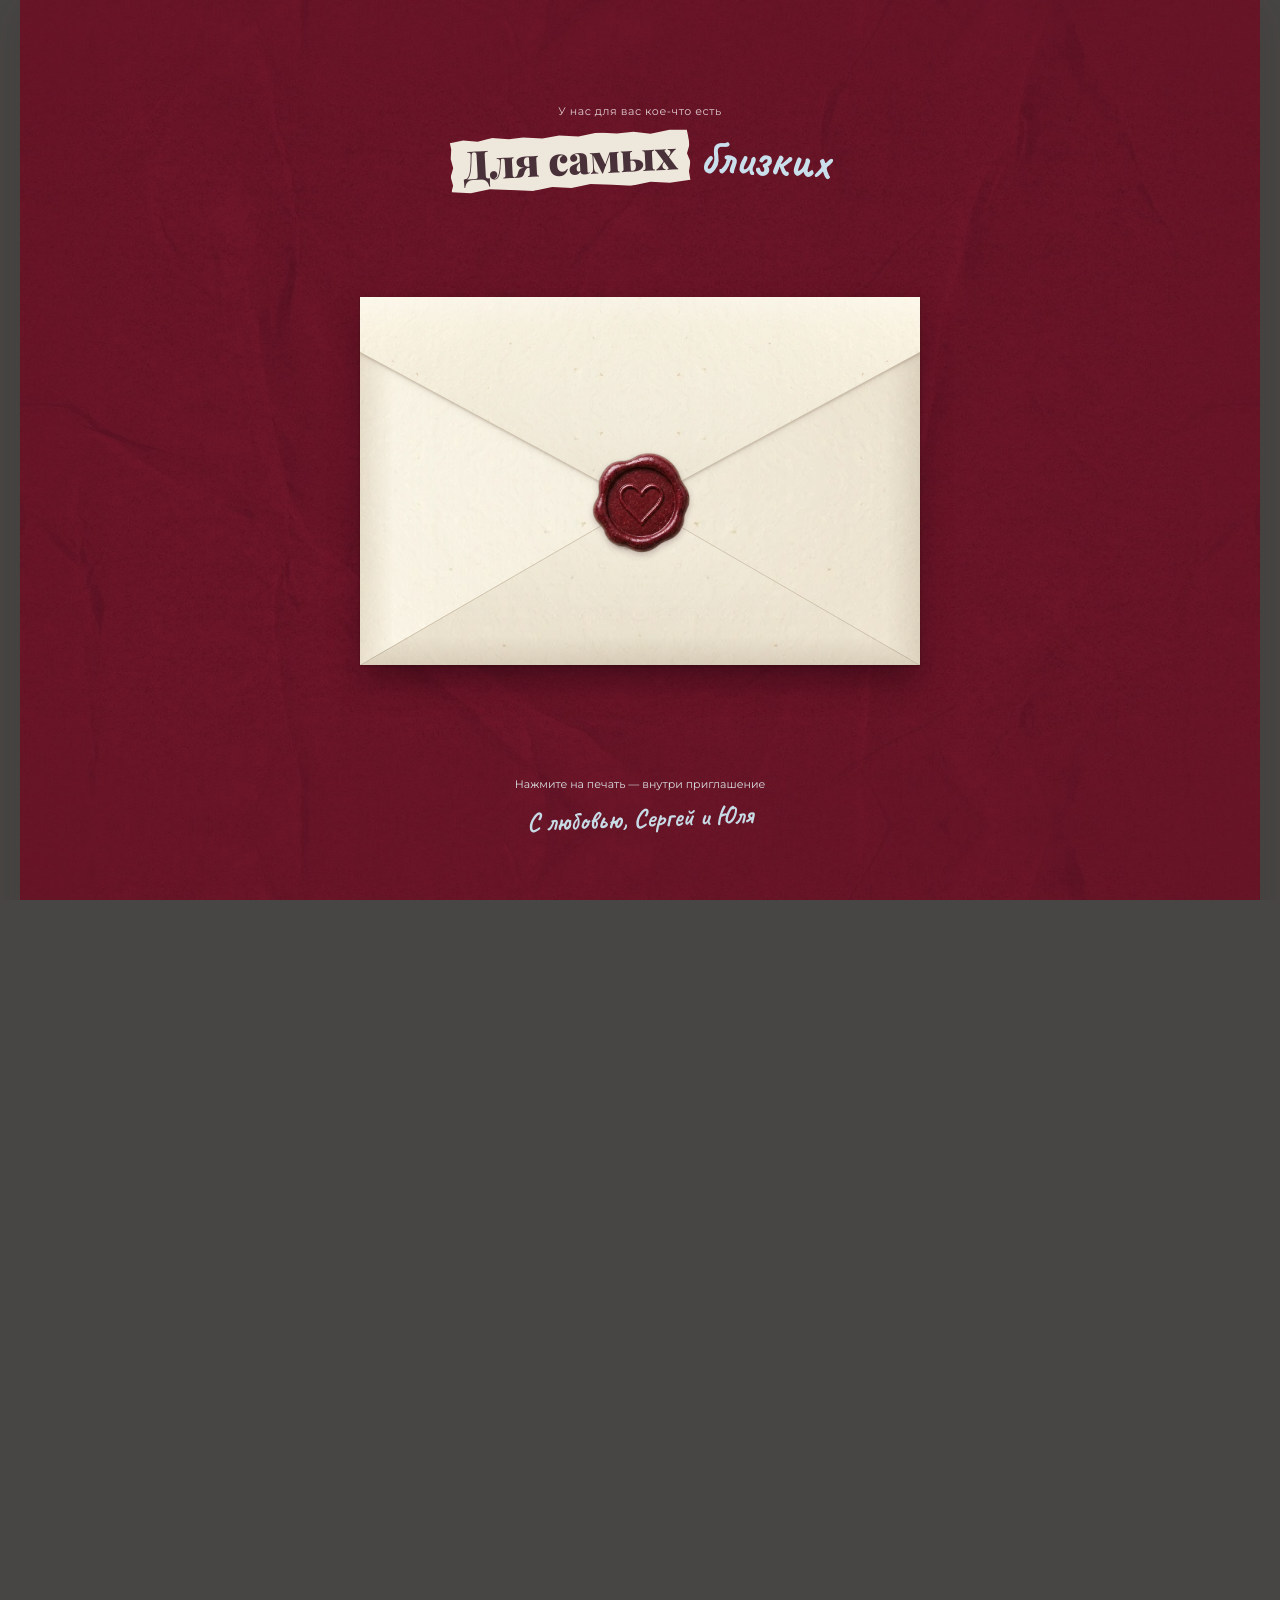
==== commit 2c8b34ea: "Add doves garland hero, widen desktop layout, and refine realistic cotton envelope" ====
--- a/index.html
+++ b/index.html
@@ -27,6 +27,8 @@
 
   <!-- Изящная и кристально чёткая типографика: журнальные заголовки, нежная каллиграфия и чёткий гротеск -->
   <link rel="preload" as="image" href="./assets/burgundy-paper-user.jpg" fetchpriority="high">
+  <link rel="preload" as="image" href="./assets/cotton-paper-texture.webp" fetchpriority="high">
+  <link rel="preload" as="image" href="./assets/hero-garland-doves.webp" fetchpriority="high">
   <link rel="preload" as="font" type="font/ttf" href="./assets/fonts/playfair-display-normal-900.ttf" crossorigin>
   <link rel="preload" as="font" type="font/ttf" href="./assets/fonts/caveat-normal-700.ttf" crossorigin>
   <link rel="preload" as="font" type="font/ttf" href="./assets/fonts/montserrat-normal-400.ttf" crossorigin>
@@ -103,10 +105,11 @@
     }
 
     /* ========================================================
-       ЖУРНАЛЬНЫЙ РАЗВОРОТ (900px, бордовый ватман с первого кадра)
+       ЖУРНАЛЬНЫЙ РАЗВОРОТ (1350px на ПК, бордовый ватман с первого кадра)
        ======================================================== */
     .magazine-canvas {
       position: relative;
+      isolation: isolate;
       max-width: 900px;
       min-height: 100svh;
       margin: 0 auto;
@@ -119,6 +122,14 @@
       padding: 36px 40px 48px;
       border: 0;
       border-radius: 0;
+    }
+
+    @media (min-width: 781px) {
+      .magazine-canvas {
+        max-width: 1350px;
+        padding: 20px clamp(40px, 7vw, 95px) 60px;
+        background-size: 100% auto;
+      }
     }
 
     @media (max-width: 780px) {
@@ -1333,21 +1344,21 @@
           </div>
 
           <div class="envelope-front" aria-hidden="true">
-            <div class="envelope-front-side paper-texture-side"></div>
+            <div class="envelope-front-left paper-texture-side"></div>
+            <div class="envelope-front-right paper-texture-side"></div>
             <div class="envelope-front-bottom paper-texture-bottom"></div>
             <svg class="envelope-seams-svg" viewBox="0 0 100 100" preserveAspectRatio="none">
-              <path fill="none" stroke="#b7a992" stroke-width="1" vector-effect="non-scaling-stroke"
+              <path fill="none" stroke="#b9a992" stroke-width="1" vector-effect="non-scaling-stroke"
                 d="M0 0L50 56L100 0M0 100L50 56L100 100" />
             </svg>
-            <span class="envelope-address">для наших<br><strong>любимых людей</strong></span>
-            <span class="envelope-postmark">Москва<b>05.08</b><small>2027</small></span>
-          </div>
-
-          <div class="envelope-flap paper-texture-flap" aria-hidden="true">
+          </div>
+
+          <div class="envelope-flap" aria-hidden="true">
+            <div class="envelope-flap-face paper-texture-flap"></div>
             <div class="envelope-flap-liner paper-texture-liner"></div>
             <svg class="envelope-flap-svg" viewBox="0 0 100 58" preserveAspectRatio="none">
-              <path fill="none" stroke="#b7a992" stroke-width="1" vector-effect="non-scaling-stroke"
-                d="M0 0L50 56L100 0" />
+              <path fill="none" stroke="#c0b09a" stroke-width="1" vector-effect="non-scaling-stroke"
+                d="M0 15L50 56L100 15" />
             </svg>
           </div>
           <div class="envelope-border" aria-hidden="true"></div>
@@ -1385,26 +1396,10 @@
           class="decor-object decor-secondary decor-secondary-right decor-pearls" src="./assets/keepsakes/pearls.webp"
           alt="" loading="lazy" decoding="async" width="640" height="427" data-layout-id="decoration-04"></div>
 
-      <!-- Верхняя строчка вырезок ("приглашение на") -->
-      <div class="hero-top-row">
-        <span class="scrap-clip" style="transform: rotate(-3deg);">
-          <span class="clip-body cut-scissor-1 bg-white-serif"
-            style="font-size: 1.8rem; padding: 7px 20px;">приглашение</span>
-        </span>
-        <span class="scrap-clip" style="transform: rotate(2.5deg);">
-          <span class="clip-body cut-scissor-2 bg-black-sans" style="font-size: 1.4rem; padding: 7px 18px;">на</span>
-        </span>
-      </div>
-
-      <!-- Главный вырезанный заголовок из букв (точь-в-точь как Л-Е-Т-О на референсе) -->
-      <h1 class="hero-huge-title" aria-label="Приглашение на свадьбу Сергея и Юли">
-        <span class="giant-char char-c1">С</span>
-        <span class="giant-char char-c2">В</span>
-        <span class="giant-char char-c3">А</span>
-        <span class="giant-char char-c4">Д</span>
-        <span class="giant-char char-c5">Ь</span>
-        <span class="giant-char char-c6">Б</span>
-        <span class="giant-char char-c7">У</span>
+      <!-- Главный заголовок: гирлянда «приглашение на СВАДЬБУ» с двумя голубями -->
+      <h1 class="hero-garland-title">
+        <img class="hero-garland-img" src="./assets/hero-garland-doves.webp"
+          alt="Приглашение на свадьбу Сергея и Юли" width="1334" height="589" decoding="async" fetchpriority="high">
       </h1>
 
       <!-- Стикер пары по центру -->
@@ -1437,7 +1432,6 @@
       <div class="hero-details">
         <time datetime="2027-08-05T12:00:00+03:00">5 августа 2027 · с 12:00</time>
         <span>Москва · усадьба Братцево</span>
-        <a href="#rsvp">Заполнить анкету гостя <span aria-hidden="true">↘</span></a>
       </div>
     </section>
 
--- a/editorial.css
+++ b/editorial.css
@@ -29,6 +29,23 @@
 }
 .section-heading, .venue-heading { font-size: inherit; font-weight: inherit; line-height: 1.5; }
 .hero-section { padding-bottom: 18px; margin-bottom: 35px; }
+.hero-garland-title {
+  grid-column: 1 / -1;
+  margin: 0 auto 18px;
+  width: 100%;
+  max-width: 860px;
+  display: flex;
+  justify-content: center;
+  position: relative;
+  z-index: 2;
+}
+.hero-garland-img {
+  display: block;
+  width: 100%;
+  height: auto;
+  filter: drop-shadow(0 6px 14px #24060d55);
+  user-select: none;
+}
 .hero-huge-title { align-items: center; gap: 5px; padding: 10px 0 14px; margin-bottom: 22px; }
 .giant-char { flex: 1 1 0; font-size: clamp(46px, 9.8vw, 105px); line-height: 1.1; padding: 8px 2px 15px; text-shadow: none; filter: none; border: 0; letter-spacing: -.045em; }
 .char-c1 { font-family: 'Playfair Display', Georgia, serif; color: #f7e9d7; background: #923f35; clip-path: var(--scissor-a); transform: rotate(-7deg); font-weight: 900; }
@@ -392,7 +409,7 @@
   min-height: 100svh;
   background-color: #681427;
   background-image: url('./assets/burgundy-paper-user.jpg');
-  background-size: 900px auto;
+  background-size: 100% auto;
   background-position: top center;
   background-repeat: repeat-y;
 }
@@ -652,6 +669,7 @@
 }
 
 /* Каскадное появление обложки после открытия конверта */
+.hero-garland-title,
 .hero-top-row,
 .hero-huge-title .giant-char,
 .couple-photo-frame,
@@ -663,6 +681,7 @@
     translate 0.55s cubic-bezier(0.22, 0.61, 0.36, 1) var(--hero-delay, 0ms),
     transform 0.25s cubic-bezier(0.2, 0.8, 0.2, 1) 0ms;
 }
+.hero-garland-title { --hero-delay: 80ms; }
 .hero-top-row { --hero-delay: 40ms; }
 .hero-huge-title .giant-char:nth-child(1) { --hero-delay: 90ms; }
 .hero-huge-title .giant-char:nth-child(2) { --hero-delay: 130ms; }
@@ -676,6 +695,7 @@
 .hero-invitation-note { --hero-delay: 540ms; }
 .hero-details { --hero-delay: 620ms; }
 
+html.envelope-active:not(.envelope-revealing) .hero-garland-title,
 html.envelope-active:not(.envelope-revealing) .hero-top-row,
 html.envelope-active:not(.envelope-revealing) .hero-huge-title .giant-char,
 html.envelope-active:not(.envelope-revealing) .couple-photo-frame,
@@ -703,6 +723,7 @@
 
 @media (prefers-reduced-motion: reduce) {
   .reveal-pending,
+  html.envelope-active:not(.envelope-revealing) .hero-garland-title,
   html.envelope-active:not(.envelope-revealing) .hero-top-row,
   html.envelope-active:not(.envelope-revealing) .hero-huge-title .giant-char,
   html.envelope-active:not(.envelope-revealing) .couple-photo-frame,
@@ -1639,3 +1660,236 @@
     padding: 6px 12px !important;
   }
 }
+
+/* ========================================================
+   ШИРОКАЯ ПК-ВЕРСИЯ (лист 1350px, рабочая область ~1160px)
+   Чистый воздушный ритм с сохранением коллажного характера
+   ======================================================== */
+@media (min-width: 781px) {
+  .magazine-canvas {
+    max-width: 1350px;
+    padding: 20px clamp(40px, 7vw, 95px) 60px;
+    background-color: #681427;
+    background-image: url('./assets/burgundy-paper-user.jpg');
+    background-size: 100% auto;
+    box-shadow: 0 8px 35px #241d2030;
+  }
+
+  /* 1. Hero: широкая гирлянда + крупный стикер пары + центрированная колонка по центру экрана */
+  .hero-section {
+    display: flex;
+    flex-direction: column;
+    align-items: center;
+    justify-content: center;
+    text-align: center;
+    gap: 10px;
+    min-height: calc(100svh - 48px);
+    margin-top: 0;
+    padding-bottom: 12px;
+  }
+
+  .hero-garland-title {
+    max-width: 1060px;
+    margin: 0 auto 2px;
+  }
+
+  .hero-section > .couple-photo-frame {
+    width: 100%;
+    max-width: 576px;
+    margin: -8px auto 4px !important;
+  }
+
+  .hero-section > .couple-photo-frame .couple-photo-inner {
+    padding: 0 !important;
+    transform: rotate(1.6deg);
+  }
+
+  .hero-section > .couple-photo-frame .couple-photo-inner img {
+    height: clamp(348px, 38.4svh, 444px) !important;
+    max-height: none;
+    object-fit: contain !important;
+  }
+
+  .hero-names-row {
+    flex-direction: row;
+    justify-content: center;
+    align-items: center;
+    gap: 16px;
+    margin: 6px auto 4px;
+  }
+
+  .hero-names-row .scrap-clip:nth-child(2) {
+    margin: 0;
+  }
+
+  .hero-section > .hero-invitation-note {
+    align-self: center;
+    margin: 4px auto 8px !important;
+    padding-right: 0;
+    text-align: center;
+  }
+
+  .hero-details {
+    align-items: center;
+    text-align: center;
+    padding: 10px 0 0;
+    gap: 8px;
+  }
+
+  /* 2. Локация (Усадьба Братцево): по центру с крупной иллюстрацией */
+  .venue-card-inner {
+    display: flex;
+    flex-direction: column;
+    align-items: center;
+    text-align: center;
+    padding: 18px 0 28px;
+  }
+
+  .venue-photo-wrapper.venue-illustration {
+    float: none;
+    width: 100%;
+    max-width: 780px;
+    margin: 22px auto 18px;
+    transform: rotate(0.6deg);
+  }
+
+  .venue-photo-wrapper.venue-illustration img {
+    width: 100%;
+    height: auto;
+    border: 0;
+    object-fit: contain;
+  }
+
+  .venue-card-inner > p {
+    max-width: 760px;
+    margin: 14px auto !important;
+    font-size: 16.5px !important;
+    line-height: 1.8 !important;
+  }
+
+  .btn-actions-row {
+    justify-content: center;
+    gap: 14px;
+    margin-top: 18px;
+  }
+
+  /* 2.3 Полароиды пары */
+  .future-photos-grid {
+    max-width: 860px;
+    gap: 32px;
+  }
+
+  .photo-slot-card {
+    padding: 14px 14px 18px;
+  }
+
+  .photo-slot-caption {
+    font-size: 23px;
+    margin-top: 10px;
+  }
+
+  /* 2.5 История и 5.5 Важные детали (FAQ): 3 просторные карточки */
+  .story-header,
+  .details-faq-header {
+    margin-bottom: 30px;
+  }
+
+  .story-tickets,
+  .details-faq-grid {
+    gap: 28px;
+  }
+
+  .story-ticket,
+  .faq-scrap-card {
+    padding: 26px 24px 28px;
+  }
+
+  .story-ticket-title,
+  .faq-scrap-title {
+    font-size: 1.24rem;
+    margin-bottom: 10px;
+  }
+
+  .story-ticket-text,
+  .faq-scrap-text {
+    font-size: 0.96rem;
+    line-height: 1.66;
+  }
+
+  /* 3. Тайминг дня: расширенный ритм с воздухом */
+  .timing-header-box {
+    margin-bottom: 24px;
+  }
+
+  .ll-timeline {
+    max-width: 1160px;
+    margin: 0 auto;
+    grid-template-columns: 1fr 84px 1fr;
+    gap: 18px 56px;
+    padding-top: 16px;
+  }
+
+  .sm-timing__item {
+    gap: 14px;
+  }
+
+  .sm-timing__item.item-2,
+  .sm-timing__item.item-4 {
+    margin-top: -22px;
+  }
+
+  .timing-text-box {
+    gap: 6px;
+  }
+
+  .timing-text-box .clip-body {
+    padding: 5px 12px;
+  }
+
+  /* 4. Дресс-код */
+  .dresscode-section {
+    padding: 46px 48px 48px;
+  }
+
+  .palette-swatches {
+    gap: 20px;
+    margin: 26px 0;
+  }
+
+  .swatch-color {
+    width: 96px;
+    height: 82px;
+  }
+
+  .dress-notes-grid {
+    gap: 32px;
+    margin-top: 24px;
+  }
+
+  /* 5. RSVP и Чат гостей — комфортная читабельная ширина */
+  .rsvp-section {
+    max-width: 840px;
+    margin-inline: auto;
+    padding: 40px 48px 44px;
+  }
+
+  .countdown-grid {
+    max-width: 840px;
+    margin-inline: auto;
+    gap: 24px;
+  }
+
+  .guest-chat-section {
+    max-width: 720px;
+  }
+
+  .guest-chat-card {
+    padding: 34px 36px 32px;
+  }
+
+  .guest-chat-text {
+    max-width: 540px;
+    font-size: 1rem;
+    line-height: 1.62;
+  }
+}
--- a/envelope.css
+++ b/envelope.css
@@ -46,7 +46,7 @@
   display: grid;
   grid-template-rows: auto 1fr auto;
   align-items: center;
-  width: min(900px, 100%);
+  width: min(980px, 100%);
   height: min(840px, calc(100svh - 40px));
   padding: 70px 28px 34px;
   isolation: isolate;
@@ -85,16 +85,33 @@
   position: relative;
   width: min(560px, calc(100vw - 76px), calc((100svh - 240px) * 1.5));
   aspect-ratio: 1.52;
-  perspective: 1400px;
-  filter: drop-shadow(0 2px 1px #3108134d) drop-shadow(0 18px 16px #23081057);
+  filter:
+    drop-shadow(0 1.5px 0 rgba(198, 180, 154, 0.5))
+    drop-shadow(0 2px 3px rgba(32, 6, 13, 0.36))
+    drop-shadow(0 14px 22px rgba(22, 4, 10, 0.44));
 }
 .envelope-back, .envelope-liner, .envelope-front, .envelope-border { position: absolute; inset: 0; }
 .paper-texture-back, .paper-texture-flap, .paper-texture-side, .paper-texture-bottom {
-  background-image: var(--env-grain), linear-gradient(130deg, #fffbed20, #6246270d);
-}
-.envelope-back { z-index: 0; background-color: #e4dccc; border: 1px solid #b7aa96; }
-.envelope-liner { z-index: 1; inset: 5px; }
-.paper-texture-liner { background-color: #b8d0dd; background-image: var(--env-grain), linear-gradient(145deg, #ffffff0d, #35516419); }
+  background-color: #f1e9da;
+  background-image: url('./assets/cotton-paper-texture.webp');
+  background-size: cover;
+  background-position: center;
+}
+.envelope-back {
+  z-index: 0;
+  background-color: #e6dccb;
+  box-shadow: inset 0 0 18px rgba(126, 98, 72, 0.16);
+}
+.envelope-liner { z-index: 1; inset: 0 6px 6px 6px; }
+.paper-texture-liner {
+  background-color: #bfd6e2;
+  background-image:
+    linear-gradient(155deg, rgba(255, 255, 255, 0.16), rgba(45, 74, 92, 0.12)),
+    url('./assets/cotton-paper-texture.webp');
+  background-size: cover;
+  background-position: center;
+  background-blend-mode: normal, multiply;
+}
 .envelope-letter {
   position: absolute;
   z-index: 10;
@@ -123,22 +140,86 @@
 .letter-monogram-wrap { text-align: center; }
 .letter-date { display: inline-block; padding: 4px 10px 6px; background: #d0dee4; clip-path: var(--scissor-a); color: #4d343c; font: 600 18px/1.2 'Oswald', sans-serif; }
 .letter-location { margin-top: 6px; font: 400 10px/1.5 'Montserrat', sans-serif; }
-.envelope-front { z-index: 20; pointer-events: none; overflow: hidden; }
-.envelope-front-side { position: absolute; inset: 0; clip-path: polygon(0 0, 50% 56%, 100% 0, 100% 100%, 0 100%); background-color: #e9e1d2; }
-.envelope-front-bottom { position: absolute; inset: 0; clip-path: polygon(0 100%, 50% 56%, 100% 100%); background-color: #eee6d9; }
+.envelope-front {
+  z-index: 20;
+  pointer-events: none;
+  overflow: hidden;
+}
+.envelope-front-left {
+  position: absolute;
+  inset: 0;
+  clip-path: polygon(0 0, 50% 56%, 0 100%);
+  background-image:
+    radial-gradient(ellipse 75% 65% at 50% 48%, rgba(255, 254, 250, 0.18), transparent 72%),
+    linear-gradient(90deg, rgba(132, 104, 76, 0.15) 0%, rgba(255, 253, 246, 0.24) 6%, rgba(162, 138, 108, 0.06) 72%, rgba(120, 96, 70, 0.16) 100%),
+    url('./assets/cotton-paper-texture.webp');
+  background-size: cover;
+}
+.envelope-front-right {
+  position: absolute;
+  inset: 0;
+  clip-path: polygon(100% 0, 50% 56%, 100% 100%);
+  background-image:
+    radial-gradient(ellipse 75% 65% at 50% 48%, rgba(255, 254, 250, 0.14), transparent 72%),
+    linear-gradient(270deg, rgba(118, 92, 66, 0.22) 0%, rgba(145, 118, 90, 0.1) 6%, rgba(175, 150, 120, 0.05) 68%, rgba(255, 252, 244, 0.12) 100%),
+    url('./assets/cotton-paper-texture.webp');
+  background-size: cover;
+}
+.envelope-front-bottom {
+  position: absolute;
+  inset: 0;
+  clip-path: polygon(0 100%, 50% 56%, 100% 100%);
+  background-image:
+    radial-gradient(ellipse 70% 60% at 50% 52%, rgba(255, 254, 250, 0.2), transparent 74%),
+    linear-gradient(180deg, rgba(255, 253, 247, 0.3) 0%, rgba(255, 252, 244, 0.05) 35%, rgba(145, 120, 92, 0.12) 92%, rgba(116, 90, 64, 0.24) 100%),
+    url('./assets/cotton-paper-texture.webp');
+  background-size: cover;
+  filter: drop-shadow(0 -1px 2px rgba(82, 58, 38, 0.16));
+}
 .envelope-seams-svg, .envelope-flap-svg { position: absolute; inset: 0; width: 100%; height: 100%; pointer-events: none; }
-.envelope-seams-svg path, .envelope-flap-svg path { fill: none !important; stroke: #b7a992 !important; stroke-width: 1px; vector-effect: non-scaling-stroke; opacity: .75; }
-.envelope-flap { position: absolute; top: 0; left: 0; width: 100%; height: 58%; z-index: 30; background-color: #eee7d9; clip-path: polygon(0 0, 100% 0, 50% 96.55%); transform-origin: 50% 0; }
-.envelope-flap-liner { position: absolute; inset: 0; opacity: 0; pointer-events: none; }
-.envelope-border { z-index: 2; border: 1px solid #b8ab98; border-top: none; pointer-events: none; }
-.envelope-address { position: absolute; left: 26px; bottom: 26px; color: #6c4952; font: 700 clamp(18px, 2.4vw, 27px)/1 'Caveat', cursive; transform: rotate(-4deg); }
-.envelope-address strong { font-weight: 700; }
-.envelope-postmark { position: absolute; right: 26px; bottom: 22px; display: flex; flex-direction: column; justify-content: center; width: 66px; height: 66px; border: 0; border-radius: 50%; color: #536f7c; text-align: center; transform: rotate(12deg); text-transform: uppercase; font: 500 9px/1.3 'Oswald', sans-serif; letter-spacing: .07em; }
-.envelope-postmark b { font-size: 20px; font-weight: 600; letter-spacing: 0; }
-.envelope-postmark small { font-size: 9px; }
+.envelope-seams-svg path { fill: none !important; stroke: #b8a68e !important; stroke-width: 1px; vector-effect: non-scaling-stroke; opacity: .55; }
+.envelope-flap-svg path { fill: none !important; stroke: #c4b39b !important; stroke-width: 1px; vector-effect: non-scaling-stroke; opacity: .5; }
+.envelope-flap {
+  position: absolute;
+  top: 0;
+  left: 0;
+  width: 100%;
+  height: 58%;
+  z-index: 30;
+  pointer-events: none;
+  transform-origin: 50% 0;
+  will-change: transform;
+  filter: drop-shadow(0 1px 1px rgba(74, 52, 34, 0.22)) drop-shadow(0 2px 3px rgba(64, 42, 26, 0.1));
+}
+.envelope-flap-face {
+  position: absolute;
+  inset: 0;
+  clip-path: polygon(0 0, 100% 0, 100% 25.86%, 50% 96.55%, 0 25.86%);
+  background-image:
+    radial-gradient(ellipse 68% 72% at 50% 62%, rgba(255, 254, 250, 0.18), transparent 74%),
+    linear-gradient(180deg, rgba(255, 254, 249, 0.34) 0%, rgba(255, 252, 244, 0.05) 14%, rgba(150, 126, 98, 0.12) 100%),
+    url('./assets/cotton-paper-texture.webp');
+  background-size: cover;
+}
+.envelope-flap-liner {
+  position: absolute;
+  inset: 0 6px 6px 6px;
+  clip-path: polygon(0 0, 100% 0, 100% 25.86%, 50% 96.55%, 0 25.86%);
+  opacity: 0;
+  pointer-events: none;
+  box-shadow: inset 0 0 0 1px rgba(96, 128, 146, 0.22);
+}
+.envelope-border {
+  z-index: 2;
+  box-shadow:
+    inset 1px 0 0 rgba(255, 253, 247, 0.35),
+    inset -1px 0 0 rgba(145, 122, 95, 0.25),
+    inset 0 -1px 0 rgba(135, 112, 86, 0.3);
+  pointer-events: none;
+}
 .envelope-btn { position: absolute; z-index: 50; top: 56%; left: 50%; transform: translate(-50%, -50%); }
 .wax-seal { display: block; padding: 0; border: 0; border-radius: 50%; background: transparent; cursor: pointer; -webkit-tap-highlight-color: transparent; touch-action: manipulation; }
-.wax-seal-image { display: block; width: clamp(70px, 13vw, 108px); height: auto; filter: drop-shadow(0 3px 2px #41132135); transition: transform .2s ease, filter .2s ease; }
+.wax-seal-image { display: block; width: clamp(72px, 13vw, 108px); height: auto; filter: drop-shadow(0 2px 2px rgba(46, 12, 20, 0.38)) drop-shadow(0 5px 8px rgba(38, 12, 18, 0.24)); transition: transform .2s ease, filter .2s ease; }
 .wax-seal:disabled { cursor: default; }
 .wax-seal,
 .wax-seal:focus,
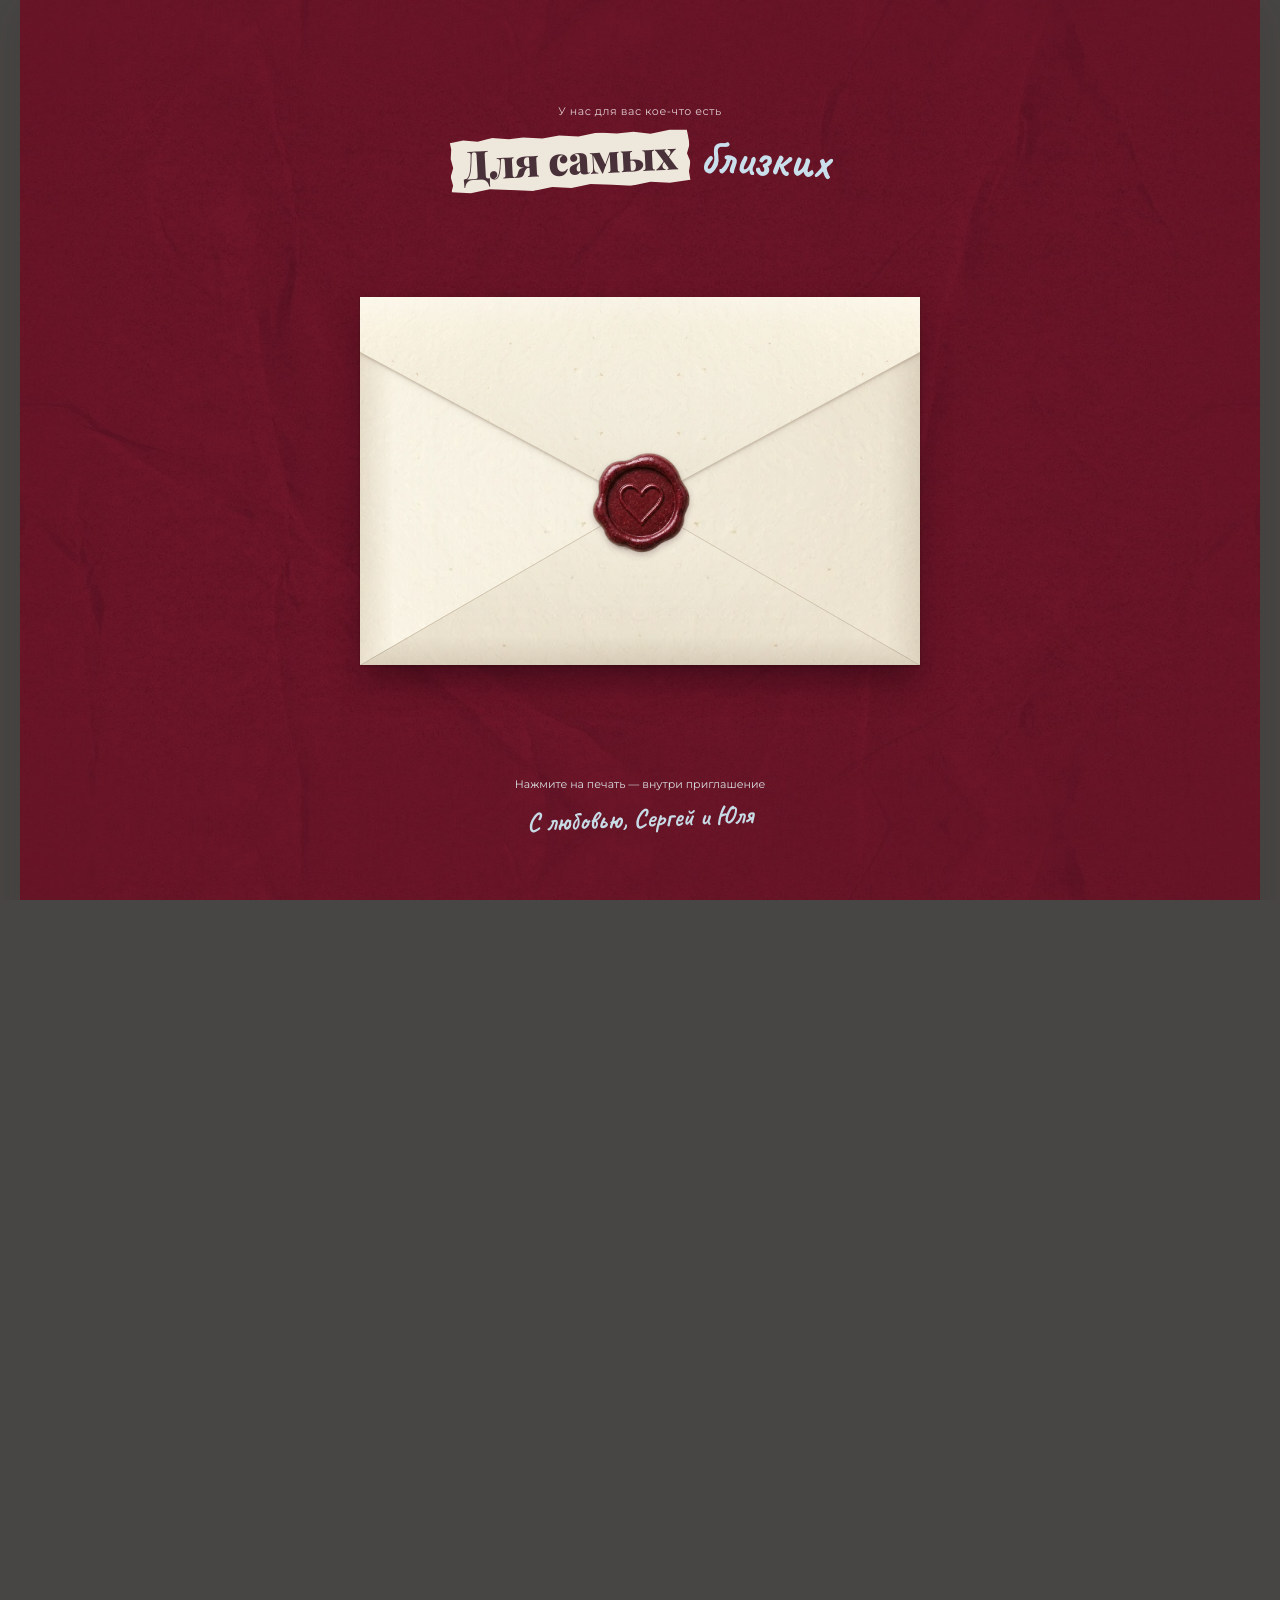
==== commit 9c169507: "Refine editorial styles and smooth desktop parallax" ====
--- a/index.html
+++ b/index.html
@@ -1436,92 +1436,7 @@
     </section>
 
     <!-- ==========================================
-         2. ЛОКАЦИЯ (УСАДЬБА БРАТЦЕВО)
-         ========================================== -->
-    <div class="venue-card-frame" id="venue">
-      <div class="decoration-pair" aria-hidden="true"><img class="decor-object decor-flowers"
-          src="./assets/keepsakes/flowers.webp" alt="" loading="lazy" decoding="async" width="640" height="585"
-          data-layout-id="decoration-05"><img class="decor-object decor-key" src="./assets/keepsakes/key.webp" alt=""
-          loading="lazy" decoding="async" width="640" height="427" data-layout-id="decoration-06"></div>
-
-      <section class="venue-card-inner">
-        <div style="margin-bottom: 14px;">
-          <span class="scrap-clip" style="transform: rotate(2deg);">
-            <span class="clip-body cut-scissor-1 bg-black-sans" style="font-size: 1.05rem;">МЕСТО ДЕЙСТВИЯ</span>
-          </span>
-          <span class="scrap-clip" style="transform: rotate(-2deg);">
-            <span class="clip-body cut-scissor-3 bg-blue-powder" style="font-size: 1.15rem;">МОСКВА</span>
-          </span>
-        </div>
-
-        <h2 class="venue-heading" style="margin: 12px 0;">
-          <span class="scrap-clip" style="transform: rotate(1.2deg);">
-            <span class="clip-body cut-scissor-2 bg-burgundy-rich"
-              style="font-size: 1.75rem; padding: 10px 24px;">УСАДЬБА БРАТЦЕВО</span>
-          </span>
-        </h2>
-
-        <!-- Иллюстрация Братцево по фотографии пользователя -->
-        <div class="venue-photo-wrapper venue-illustration">
-          <img loading="lazy" decoding="async" src="./assets/bratsevo-icon.webp"
-            alt="Усадьба Братцево: фасад с куполом, балконом и колоннами — рисунок по фотографии" width="840"
-            height="349">
-        </div>
-
-        <p
-          style="font-size: 1.05rem; margin: 16px 0; max-width: 740px; line-height: 1.6; color: var(--ink-soft); font-weight: 500;">
-          Встречаемся в усадьбе Братцево в Москве, чтобы разделить с вами наш день: обнять близких, сказать самое важное
-          и отпраздновать начало нашей семьи.
-        </p>
-
-        <div style="margin-top: 6px;">
-          <span class="cute-scribble cute-scribble-blue" style="transform: rotate(-1.5deg);">
-            * наш день в кругу самых близких ♡
-          </span>
-        </div>
-
-        <div class="btn-actions-row">
-          <button type="button" class="btn-paper-scrap btn-paper-blue" onclick="downloadIcsCalendar()">
-            iPhone Календарь
-          </button>
-          <a href="https://calendar.google.com/calendar/render?action=TEMPLATE&amp;text=%D0%A1%D0%B2%D0%B0%D0%B4%D1%8C%D0%B1%D0%B0+%D0%A1%D0%B5%D1%80%D0%B3%D0%B5%D1%8F+%D0%B8+%D0%AE%D0%BB%D0%B8&amp;dates=20270805T090000Z/20270805T200000Z&amp;details=%D0%9A%D0%B0%D0%BC%D0%B5%D1%80%D0%BD%D0%BE%D0%B5+%D1%81%D0%B2%D0%B0%D0%B4%D0%B5%D0%B1%D0%BD%D0%BE%D0%B5+%D1%82%D0%BE%D1%80%D0%B6%D0%B5%D1%81%D1%82%D0%B2%D0%BE+%D0%B2+%D1%83%D1%81%D0%B0%D0%B4%D1%8C%D0%B1%D0%B5+%D0%91%D1%80%D0%B0%D1%82%D1%86%D0%B5%D0%B2%D0%BE.+%D0%A1%D0%B1%D0%BE%D1%80+%D0%B3%D0%BE%D1%81%D1%82%D0%B5%D0%B9+%D0%B2+12%3A00.&amp;location=%D0%9C%D0%BE%D1%81%D0%BA%D0%B2%D0%B0%2C+%D0%A3%D1%81%D0%B0%D0%B4%D1%8C%D0%B1%D0%B0+%D0%91%D1%80%D0%B0%D1%82%D1%86%D0%B5%D0%B2%D0%BE"
-            target="_blank" rel="noopener noreferrer" class="btn-paper-scrap btn-paper-blue">
-            Google Календарь ↗
-          </a>
-          <a href="https://yandex.ru/maps/?text=Усадьба+Братцево+Светлогорский+проезд+13" target="_blank"
-            rel="noopener noreferrer" class="btn-paper-scrap btn-paper-burgundy">
-            Маршрут на карте ↗
-          </a>
-        </div>
-      </section>
-    </div>
-
-    <!-- Места для будущих фотографий пары (блок 1) -->
-    <section class="future-photos-section" aria-label="Фотографии пары">
-      <div class="future-photos-grid">
-        <figure class="photo-slot-card slot-tilt-1">
-          <img class="applique-pin" src="./assets/keepsakes/paper-pin.webp" alt="" width="160" height="160"
-            loading="lazy" decoding="async" aria-hidden="true">
-          <div class="photo-slot-frame">
-            <img src="./assets/couple-sticker.webp" alt="Место для будущей фотографии 1" width="800" height="713"
-              loading="lazy" decoding="async">
-          </div>
-          <figcaption class="photo-slot-caption">Наше фото · 01 ♡</figcaption>
-        </figure>
-        <figure class="photo-slot-card slot-tilt-2">
-          <img class="applique-pin" src="./assets/keepsakes/paper-pin.webp" alt="" width="160" height="160"
-            loading="lazy" decoding="async" aria-hidden="true">
-          <div class="photo-slot-frame">
-            <img src="./assets/couple-sticker.webp" alt="Место для будущей фотографии 2" width="800" height="713"
-              loading="lazy" decoding="async">
-          </div>
-          <figcaption class="photo-slot-caption">Наше фото · 02 ♡</figcaption>
-        </figure>
-      </div>
-    </section>
-
-    <!-- ==========================================
-         2.5 НАША ИСТОРИЯ
+         АКТ 1 · НАША ИСТОРИЯ И ФОТОГРАФИИ ПАРЫ
          ========================================== -->
     <section class="story-section" id="story" aria-label="Наша история">
       <div class="decoration-pair" aria-hidden="true">
@@ -1531,6 +1446,11 @@
           loading="lazy" decoding="async" width="720" height="402" data-layout-id="decoration-24">
       </div>
       <div class="story-header">
+        <div class="section-eyebrow-row">
+          <span class="scrap-clip" style="transform: rotate(1.5deg);">
+            <span class="clip-body cut-scissor-1 bg-black-sans">О НАС</span>
+          </span>
+        </div>
         <h2 class="section-heading">
           <span class="scrap-clip" style="transform: rotate(-1.6deg);">
             <span class="clip-body cut-scissor-3 bg-white-serif" style="font-size: 1.4rem;">НАША ИСТОРИЯ</span>
@@ -1559,7 +1479,25 @@
         </article>
       </div>
 
-      <div class="future-photos-grid story-photos-grid" aria-label="Ещё фотографии пары">
+      <div class="future-photos-grid story-photos-grid" aria-label="Фотографии пары">
+        <figure class="photo-slot-card slot-tilt-1">
+          <img class="applique-pin" src="./assets/keepsakes/paper-pin.webp" alt="" width="160" height="160"
+            loading="lazy" decoding="async" aria-hidden="true">
+          <div class="photo-slot-frame">
+            <img src="./assets/couple-sticker.webp" alt="Место для будущей фотографии 1" width="800" height="713"
+              loading="lazy" decoding="async">
+          </div>
+          <figcaption class="photo-slot-caption">Наше фото · 01 ♡</figcaption>
+        </figure>
+        <figure class="photo-slot-card slot-tilt-2">
+          <img class="applique-pin" src="./assets/keepsakes/paper-pin.webp" alt="" width="160" height="160"
+            loading="lazy" decoding="async" aria-hidden="true">
+          <div class="photo-slot-frame">
+            <img src="./assets/couple-sticker.webp" alt="Место для будущей фотографии 2" width="800" height="713"
+              loading="lazy" decoding="async">
+          </div>
+          <figcaption class="photo-slot-caption">Наше фото · 02 ♡</figcaption>
+        </figure>
         <figure class="photo-slot-card slot-tilt-3">
           <img class="applique-pin" src="./assets/keepsakes/paper-pin.webp" alt="" width="160" height="160"
             loading="lazy" decoding="async" aria-hidden="true">
@@ -1582,7 +1520,68 @@
     </section>
 
     <!-- ==========================================
-         3. ТАЙМИНГ С АНИМАЦИЕЙ (ЗНАМЕНИТАЯ ВОЛНА И ВЫРЕЗКИ)
+         АКТ 2 · ВСЁ О ДНЕ: ЛОКАЦИЯ (УСАДЬБА БРАТЦЕВО)
+         ========================================== -->
+    <div class="venue-card-frame" id="venue">
+      <div class="decoration-pair" aria-hidden="true"><img class="decor-object decor-flowers"
+          src="./assets/keepsakes/flowers.webp" alt="" loading="lazy" decoding="async" width="640" height="585"
+          data-layout-id="decoration-05"><img class="decor-object decor-key" src="./assets/keepsakes/key.webp" alt=""
+          loading="lazy" decoding="async" width="640" height="427" data-layout-id="decoration-06"></div>
+
+      <section class="venue-card-inner">
+        <div style="margin-bottom: 14px;">
+          <span class="scrap-clip" style="transform: rotate(2deg);">
+            <span class="clip-body cut-scissor-1 bg-black-sans" style="font-size: 1.05rem;">МЕСТО ДЕЙСТВИЯ</span>
+          </span>
+          <span class="scrap-clip" style="transform: rotate(-2deg);">
+            <span class="clip-body cut-scissor-3 bg-blue-powder" style="font-size: 1.15rem;">МОСКВА</span>
+          </span>
+        </div>
+
+        <h2 class="venue-heading" style="margin: 12px 0;">
+          <span class="scrap-clip" style="transform: rotate(1.2deg);">
+            <span class="clip-body cut-scissor-2 bg-burgundy-rich"
+              style="font-size: 1.75rem; padding: 10px 24px;">УСАДЬБА БРАТЦЕВО</span>
+          </span>
+        </h2>
+
+        <!-- Иллюстрация Братцево по фотографии пользователя -->
+        <div class="venue-photo-wrapper venue-illustration">
+          <img loading="lazy" decoding="async" src="./assets/bratsevo-icon.webp"
+            alt="Усадьба Братцево: фасад с куполом, балконом и колоннами — рисунок по фотографии" width="840"
+            height="349">
+        </div>
+
+        <p
+          style="font-size: 1.05rem; margin: 16px 0; max-width: 740px; line-height: 1.6; color: var(--ink-soft); font-weight: 500;">
+          Встречаемся в усадьбе Братцево в Москве, чтобы разделить с вами наш день: обнять близких, сказать самое важное
+          и отпраздновать начало нашей семьи.
+        </p>
+
+        <div style="margin-top: 6px;">
+          <span class="cute-scribble cute-scribble-blue" style="transform: rotate(-1.5deg);">
+            * наш день в кругу самых близких ♡
+          </span>
+        </div>
+
+        <div class="btn-actions-row">
+          <button type="button" class="btn-paper-scrap btn-paper-blue" onclick="downloadIcsCalendar()">
+            iPhone Календарь
+          </button>
+          <a href="https://calendar.google.com/calendar/render?action=TEMPLATE&amp;text=%D0%A1%D0%B2%D0%B0%D0%B4%D1%8C%D0%B1%D0%B0+%D0%A1%D0%B5%D1%80%D0%B3%D0%B5%D1%8F+%D0%B8+%D0%AE%D0%BB%D0%B8&amp;dates=20270805T090000Z/20270805T200000Z&amp;details=%D0%9A%D0%B0%D0%BC%D0%B5%D1%80%D0%BD%D0%BE%D0%B5+%D1%81%D0%B2%D0%B0%D0%B4%D0%B5%D0%B1%D0%BD%D0%BE%D0%B5+%D1%82%D0%BE%D1%80%D0%B6%D0%B5%D1%81%D1%82%D0%B2%D0%BE+%D0%B2+%D1%83%D1%81%D0%B0%D0%B4%D1%8C%D0%B1%D0%B5+%D0%91%D1%80%D0%B0%D1%82%D1%86%D0%B5%D0%B2%D0%BE.+%D0%A1%D0%B1%D0%BE%D1%80+%D0%B3%D0%BE%D1%81%D1%82%D0%B5%D0%B9+%D0%B2+12%3A00.&amp;location=%D0%9C%D0%BE%D1%81%D0%BA%D0%B2%D0%B0%2C+%D0%A3%D1%81%D0%B0%D0%B4%D1%8C%D0%B1%D0%B0+%D0%91%D1%80%D0%B0%D1%82%D1%86%D0%B5%D0%B2%D0%BE"
+            target="_blank" rel="noopener noreferrer" class="btn-paper-scrap btn-paper-blue">
+            Google Календарь ↗
+          </a>
+          <a href="https://yandex.ru/maps/?text=Усадьба+Братцево+Светлогорский+проезд+13" target="_blank"
+            rel="noopener noreferrer" class="btn-paper-scrap btn-paper-burgundy">
+            Маршрут на карте ↗
+          </a>
+        </div>
+      </section>
+    </div>
+
+    <!-- ==========================================
+         ТАЙМИНГ С АНИМАЦИЕЙ (ЗНАМЕНИТАЯ ВОЛНА И ВЫРЕЗКИ)
          ========================================== -->
     <section class="timing-section" id="timing">
 
@@ -1875,6 +1874,11 @@
           loading="lazy" decoding="async" width="483" height="720" data-layout-id="decoration-27">
       </div>
       <div class="details-faq-header">
+        <div class="section-eyebrow-row">
+          <span class="scrap-clip" style="transform: rotate(-1.5deg);">
+            <span class="clip-body cut-scissor-1 bg-black-sans">ПОДСКАЗКИ ГОСТЯМ</span>
+          </span>
+        </div>
         <h2 class="section-heading">
           <span class="scrap-clip" style="transform: rotate(1.4deg);">
             <span class="clip-body cut-scissor-2 bg-blue-powder" style="font-size: 1.35rem;">ВАЖНЫЕ ДЕТАЛИ</span>
@@ -1902,7 +1906,7 @@
     </section>
 
     <!-- ==========================================
-         5. АНКЕТА ГОСТЯ / RSVP (ПАНЕЛЬ АНКЕТЫ)
+         АКТ 3 · ДЕЙСТВИЕ ГОСТЯ: АНКЕТА / RSVP
          ========================================== -->
     <div class="decorated-section">
       <div class="decoration-pair" aria-hidden="true">
@@ -2015,7 +2019,28 @@
     </div>
 
     <!-- ==========================================
-         5.5 ОБРАТНЫЙ ОТСЧЁТ ДО СВАДЬБЫ
+         ЧАТ ГОСТЕЙ В TELEGRAM
+         ========================================== -->
+    <section class="guest-chat-section" id="guestChat" aria-label="Общий чат гостей">
+      <div class="guest-chat-frame">
+        <img class="applique-pin applique-pin-chat" src="./assets/keepsakes/paper-pin.webp" alt="" width="160"
+          height="160" loading="lazy" decoding="async" aria-hidden="true">
+        <div class="guest-chat-card cut-scissor-1">
+          <span class="scrap-clip" style="transform: rotate(-1.3deg);">
+            <span class="clip-body cut-scissor-4 bg-burgundy-rich" style="font-size: 1.2rem; padding: 7px 16px;">ЧАТ ГОСТЕЙ</span>
+          </span>
+          <h2 class="guest-chat-title">Будем на связи в Telegram</h2>
+          <p class="guest-chat-text">Здесь появятся важные напоминания перед свадьбой, а после торжества мы соберём общий альбом живых фотографий и видео.</p>
+          <a class="btn-paper-scrap btn-paper-blue cut-scissor-3" href="https://t.me/" target="_blank"
+            rel="noopener noreferrer" style="text-decoration: none; display: inline-block; margin-top: 6px;">
+            ПРИСОЕДИНИТЬСЯ К ЧАТУ ↗
+          </a>
+        </div>
+      </div>
+    </section>
+
+    <!-- ==========================================
+         ОБРАТНЫЙ ОТСЧЁТ ДО СВАДЬБЫ
          ========================================== -->
     <section class="countdown-section" aria-label="Обратный отсчёт до свадьбы">
       <div class="countdown-eyebrow">ДО НАШЕЙ ВСТРЕЧИ ОСТАЛОСЬ</div>
@@ -2038,27 +2063,6 @@
         </div>
       </div>
       <p class="countdown-sub">5 августа 2027 · 12:00 · Москва, усадьба Братцево</p>
-    </section>
-
-    <!-- ==========================================
-         5.8 ЧАТ ГОСТЕЙ В TELEGRAM
-         ========================================== -->
-    <section class="guest-chat-section" id="guestChat" aria-label="Общий чат гостей">
-      <div class="guest-chat-frame">
-        <img class="applique-pin applique-pin-chat" src="./assets/keepsakes/paper-pin.webp" alt="" width="160"
-          height="160" loading="lazy" decoding="async" aria-hidden="true">
-        <div class="guest-chat-card cut-scissor-1">
-          <span class="scrap-clip" style="transform: rotate(-1.3deg);">
-            <span class="clip-body cut-scissor-4 bg-burgundy-rich" style="font-size: 1.2rem; padding: 7px 16px;">ЧАТ ГОСТЕЙ</span>
-          </span>
-          <h2 class="guest-chat-title">Будем на связи в Telegram</h2>
-          <p class="guest-chat-text">Здесь появятся важные напоминания перед свадьбой, а после торжества мы соберём общий альбом живых фотографий и видео.</p>
-          <a class="btn-paper-scrap btn-paper-blue cut-scissor-3" href="https://t.me/" target="_blank"
-            rel="noopener noreferrer" style="text-decoration: none; display: inline-block; margin-top: 6px;">
-            ПРИСОЕДИНИТЬСЯ К ЧАТУ ↗
-          </a>
-        </div>
-      </div>
     </section>
 
     <!-- ==========================================
@@ -2096,6 +2100,7 @@
 
   <nav class="floating-nav" id="floatingNav" aria-label="Навигация по разделам">
     <div class="floating-nav-strip">
+      <a href="#story" class="floating-nav-link">История</a>
       <a href="#venue" class="floating-nav-link">Место</a>
       <a href="#timing" class="floating-nav-link">Тайминг</a>
       <a href="#dresscode" class="floating-nav-link">Дресс-код</a>
@@ -2596,16 +2601,18 @@
     }
 
     // ==========================================
-    // 6. ЛЁГКИЙ БУМАЖНЫЙ ПАРАЛЛАКС ДЕКОРА ПРИ СКРОЛЛЕ
+    // 6. ЖИВОЙ БУМАЖНЫЙ СТОЛ: ИНЕРЦИОННЫЙ ПАРАЛЛАКС ДЕКОРА НА ПК
     // ==========================================
     function initDecorParallax() {
       const isEditing = new URLSearchParams(location.search).get('edit') === '1';
       if (isEditing || window.matchMedia('(prefers-reduced-motion: reduce)').matches) return;
 
+      const desktopQuery = window.matchMedia('(min-width: 781px)');
       const items = Array.from(document.querySelectorAll('.decor-object, .flatlay-bouquet'));
       if (!items.length) return;
 
-      const speeds = [-14, 16, -12, 14, -15, 13, -11, 15, -13, 12];
+      const speeds = [-26, 28, -22, 24, -28, 22, -20, 26, -24, 22];
+      const tilts = [-1.6, 1.5, -1.2, 1.4, -1.7, 1.3, -1.1, 1.6, -1.4, 1.2];
       let entries = [];
       let rafId = null;
 
@@ -2617,22 +2624,55 @@
         };
       }
 
+      function parseRotate(str) {
+        return parseFloat(str) || 0;
+      }
+
+      function restoreBase() {
+        entries.forEach((entry) => {
+          entry.currentY = 0;
+          entry.currentR = 0;
+          entry.el.style.translate = `${entry.baseX}px ${entry.baseY}px`;
+          entry.el.style.rotate = `${entry.baseR}deg`;
+        });
+      }
+
       function snapshotBase() {
         entries = items.map((el, index) => {
-          const base = parseTranslate(el.style.translate);
+          if (el.dataset.parallaxBaseX === undefined) {
+            const base = parseTranslate(el.style.translate);
+            const baseR = parseRotate(el.style.rotate);
+            el.dataset.parallaxBaseX = String(base.x);
+            el.dataset.parallaxBaseY = String(base.y);
+            el.dataset.parallaxBaseR = String(baseR);
+          }
           const anchor = el.closest('section, .venue-card-frame, .decorated-section, .farewell-footer') || el.parentElement;
           return {
             el,
             anchor,
-            baseX: base.x,
-            baseY: base.y,
-            speed: speeds[index % speeds.length]
+            baseX: parseFloat(el.dataset.parallaxBaseX) || 0,
+            baseY: parseFloat(el.dataset.parallaxBaseY) || 0,
+            baseR: parseFloat(el.dataset.parallaxBaseR) || 0,
+            currentY: 0,
+            currentR: 0,
+            speed: speeds[index % speeds.length],
+            tilt: tilts[index % tilts.length]
           };
         });
       }
 
-      function update() {
+      function isActive() {
+        const root = document.documentElement;
+        return desktopQuery.matches &&
+          !root.classList.contains('layout-editing') &&
+          !root.classList.contains('envelope-active');
+      }
+
+      function tick() {
         rafId = null;
+        if (!isActive()) {
+          return;
+        }
         const vh = window.innerHeight || 1;
         const anchorRects = new Map();
         entries.forEach(({ anchor }) => {
@@ -2641,23 +2681,44 @@
           }
         });
 
-        entries.forEach(({ el, anchor, baseX, baseY, speed }) => {
+        let needsMore = false;
+        entries.forEach((entry) => {
+          const { el, anchor, baseX, baseY, baseR, speed, tilt } = entry;
           if (el.style.display === 'none' || !anchor) return;
           const rect = anchorRects.get(anchor);
-          if (!rect || rect.bottom < -200 || rect.top > vh + 200) return;
+          if (!rect || rect.bottom < -260 || rect.top > vh + 260) return;
+
           const centerY = rect.top + rect.height * 0.5;
           const progress = Math.max(-1, Math.min(1, (centerY / vh) - 0.5));
-          const offsetY = progress * speed;
-          el.style.translate = `${baseX}px ${(baseY + offsetY).toFixed(1)}px`;
+          const targetY = progress * speed;
+          const targetR = progress * tilt;
+
+          entry.currentY += (targetY - entry.currentY) * 0.09;
+          entry.currentR += (targetR - entry.currentR) * 0.09;
+
+          if (Math.abs(targetY - entry.currentY) > 0.08 || Math.abs(targetR - entry.currentR) > 0.02) {
+            needsMore = true;
+          } else {
+            entry.currentY = targetY;
+            entry.currentR = targetR;
+          }
+
+          el.style.translate = `${baseX}px ${(baseY + entry.currentY).toFixed(2)}px`;
+          el.style.rotate = `${(baseR + entry.currentR).toFixed(2)}deg`;
         });
+
+        if (needsMore) {
+          rafId = window.requestAnimationFrame(tick);
+        }
       }
 
       function queue() {
-        if (rafId === null) rafId = window.requestAnimationFrame(update);
+        if (!isActive()) return;
+        if (rafId === null) rafId = window.requestAnimationFrame(tick);
       }
 
       snapshotBase();
-      queue();
+      if (isActive() && window.scrollY > 0) queue();
 
       window.addEventListener('scroll', queue, { passive: true });
       window.addEventListener('resize', () => {
@@ -2665,8 +2726,8 @@
           window.cancelAnimationFrame(rafId);
           rafId = null;
         }
+        restoreBase();
         snapshotBase();
-        queue();
       }, { passive: true });
     }
 
--- a/editorial.css
+++ b/editorial.css
@@ -4,9 +4,22 @@
   --scissor-b: polygon(0 4%, 23% 0, 49% 6%, 72% 2%, 100% 5%, 98% 27%, 100% 58%, 96% 98%, 72% 95%, 45% 100%, 18% 96%, 2% 100%, 0 70%, 3% 39%);
   --scissor-c: polygon(3% 1%, 28% 5%, 55% 0, 78% 3%, 98% 0, 96% 30%, 100% 55%, 97% 100%, 79% 97%, 53% 100%, 26% 94%, 0 98%, 2% 73%, 0 46%);
 }
-body { font-family: 'Montserrat', Arial, sans-serif; font-size: 16px; font-weight: 400; font-size-adjust: from-font; }
-p { text-wrap: pretty; }
-.magazine-canvas { isolation: isolate; }
+
+body {
+  font-family: 'Montserrat', Arial, sans-serif;
+  font-size: 16px;
+  font-weight: 400;
+  font-size-adjust: from-font;
+}
+
+p {
+  text-wrap: pretty;
+}
+
+.magazine-canvas {
+  isolation: isolate;
+}
+
 .skip-link:not(:focus-visible) {
   position: absolute !important;
   width: 1px !important;
@@ -18,6 +31,7 @@
   white-space: nowrap !important;
   border: 0 !important;
 }
+
 .skip-link:focus-visible {
   position: fixed;
   left: 16px;
@@ -27,8 +41,19 @@
   color: #30261f;
   z-index: 1001;
 }
-.section-heading, .venue-heading { font-size: inherit; font-weight: inherit; line-height: 1.5; }
-.hero-section { padding-bottom: 18px; margin-bottom: 35px; }
+
+.section-heading,
+.venue-heading {
+  font-size: inherit;
+  font-weight: inherit;
+  line-height: 1.5;
+}
+
+.hero-section {
+  padding-bottom: 18px;
+  margin-bottom: 35px;
+}
+
 .hero-garland-title {
   grid-column: 1 / -1;
   margin: 0 auto 18px;
@@ -39,6 +64,7 @@
   position: relative;
   z-index: 2;
 }
+
 .hero-garland-img {
   display: block;
   width: 100%;
@@ -46,149 +72,704 @@
   filter: drop-shadow(0 6px 14px #24060d55);
   user-select: none;
 }
-.hero-huge-title { align-items: center; gap: 5px; padding: 10px 0 14px; margin-bottom: 22px; }
-.giant-char { flex: 1 1 0; font-size: clamp(46px, 9.8vw, 105px); line-height: 1.1; padding: 8px 2px 15px; text-shadow: none; filter: none; border: 0; letter-spacing: -.045em; }
-.char-c1 { font-family: 'Playfair Display', Georgia, serif; color: #f7e9d7; background: #923f35; clip-path: var(--scissor-a); transform: rotate(-7deg); font-weight: 900; }
-.char-c2 { font-family: 'Oswald', Impact, sans-serif; color: #292722; background: #e8ddc9; clip-path: var(--scissor-c); transform: rotate(4deg) translateY(5px); font-size: clamp(42px, 8.8vw, 94px); }
-.char-c3 { font-family: 'Cormorant Garamond', Georgia, serif; color: #f5ebd9; background: #3f6269; clip-path: var(--scissor-b); font-style: italic; font-size: clamp(52px, 11.2vw, 119px); transform: rotate(-4deg) translateY(-3px); }
-.char-c4 { font-family: 'Montserrat', Arial, sans-serif; color: #843d33; background: #dfc586; font-size: clamp(35px, 8vw, 85px); font-weight: 900; clip-path: var(--scissor-c); transform: rotate(6deg); }
-.char-c5 { font-family: 'Playfair Display', Georgia, serif; background: #ab5143; color: #f9ead7; clip-path: var(--scissor-b); transform: rotate(-6deg) translateY(7px); font-size: clamp(44px, 9vw, 96px); }
-.char-c6 { font-family: 'Playfair Display', Georgia, serif; background: #e9dfcc; color: #302e28; clip-path: var(--scissor-a); transform: rotate(5deg) translateY(-4px); font-size: clamp(47px, 10.1vw, 108px); }
-.char-c7 { font-family: 'Oswald', Impact, sans-serif; background: #76806a; color: #fff1dc; clip-path: var(--scissor-c); transform: rotate(-4deg); font-size: clamp(43px, 9.1vw, 97px); }
-.hero-huge-title { filter: drop-shadow(1px 2px 0 #51382738) drop-shadow(2px 5px 3px #51382720); }
-.scrap-clip { filter: drop-shadow(0 1px 0 #48311f45) drop-shadow(2px 3px 1px #48311f25); }
-.clip-body { background-image: linear-gradient(135deg, #ffffff0d, #5e3d1e0a); padding-block: 7px; }
-.cut-scissor-1 { clip-path: var(--scissor-a); }
-.cut-scissor-2 { clip-path: var(--scissor-b); }
-.cut-scissor-3 { clip-path: var(--scissor-c); }
-.cut-scissor-4 { clip-path: polygon(1% 2%, 30% 6%, 62% 0, 98% 3%, 100% 36%, 96% 74%, 99% 98%, 64% 95%, 35% 100%, 0 96%, 3% 60%); }
-.cut-scissor-5 { clip-path: polygon(0 6%, 20% 0, 43% 5%, 68% 1%, 99% 4%, 97% 39%, 100% 70%, 97% 96%, 78% 100%, 48% 95%, 21% 99%, 2% 95%, 0 62%, 2% 28%); }
-.bg-white-serif { font-family: 'Playfair Display', Georgia, serif; font-weight: 900; }
-.bg-black-sans { font-family: 'Montserrat', Arial, sans-serif; font-weight: 900; }
-.bg-burgundy-rich { font-family: 'Oswald', sans-serif; background-color: #8b3c32; }
-.bg-blue-powder { font-family: 'Oswald', sans-serif; background-color: #446771; color: #fff4e5; }
-.bg-news-typewriter { font-family: 'Montserrat', sans-serif; font-weight: 600; letter-spacing: 0.02em; color: #342b25; font-size: 14.5px; }
-.hero-top-row .scrap-clip:first-child { transform: rotate(-5deg) !important; }
-.hero-top-row .scrap-clip:last-child { transform: rotate(4deg) translateY(5px) !important; }
-.hero-top-row .bg-black-sans { font-family: 'Montserrat', sans-serif; background: #342d28; color: #f8ecdb; font-size: 25px !important; padding: 4px 10px !important; }
-.hero-names-row { gap: 12px; }
-.hero-names-row .scrap-clip:first-child .clip-body { font-family: 'Cormorant Garamond', Georgia, serif; font-weight: 700; font-size: 43px !important; padding: 4px 16px 9px !important; }
-.hero-names-row .scrap-clip:nth-child(2) .clip-body { font-family: 'Caveat', cursive; font-size: 28px !important; background: transparent; color: #77342d; }
-.hero-names-row .scrap-clip:last-child .clip-body { font-family: 'Montserrat', Arial, sans-serif; font-weight: 900; font-size: 34px !important; padding: 8px 18px !important; background: #426670; }
-.hero-invitation-note { margin-top: 12px !important; padding-right: 5px; }
-.hero-invitation-note .cute-scribble { font-size: 27px; }
-.couple-photo-inner { filter: drop-shadow(1px 2px 0 #48311f38) drop-shadow(5px 9px 5px #48311f25); }
-.couple-photo-frame { margin-bottom: 15px; }
-.hero-details { grid-column: 1 / -1; display: flex; flex-direction: column; align-items: flex-start; gap: 8px; padding: 18px 190px 0 0; position: relative; z-index: 2; }
-.hero-details time { font-family: 'Oswald', sans-serif; font-size: 24px; background: #e8d5aa; padding: 5px 12px; transform: rotate(-2deg); clip-path: var(--scissor-b); }
-.hero-details > span { font-size: 13px; line-height: 1.6; }
-.hero-details a { display: inline-flex; align-items: center; gap: 20px; min-height: 44px; color: #603227; text-decoration-thickness: 1px; text-underline-offset: 5px; font-size: 14px; font-weight: 600; }
-.hero-details a span { font-size: 26px; }
-.venue-card-inner { border-bottom: 1px solid #795b444d; padding-bottom: 28px; }
-.venue-card-inner > p { font-family: 'Montserrat', Arial, sans-serif; font-size: 15px !important; line-height: 1.85 !important; }
-.venue-photo-wrapper { padding: 5px 5px 16px; filter: drop-shadow(2px 4px 2px #49362b2b); clip-path: var(--scissor-b); }
-.venue-heading .clip-body { font-family: 'Playfair Display', Georgia, serif; text-transform: none; }
-.btn-paper-scrap { min-height: 46px; font-size: 16px; padding-inline: 18px; font-weight: 600; }
-.btn-paper-burgundy { clip-path: var(--scissor-b); background: #84392f; }
-.btn-paper-blue { clip-path: var(--scissor-c); }
-.timing-header-box { margin-bottom: 20px; }
-.timing-header-box > .section-heading { display: inline-block; }
-.timing-header-box > div:nth-child(2) .clip-body { font-family: 'Cormorant Garamond', Georgia, serif; font-style: italic; font-size: 31px !important; background: #e9dfcd; color: #853d33; }
-.ll-timeline { row-gap: 20px; }
-.sm-timing__item { gap: 10px; }
-.sm-timing__item.item-2, .sm-timing__item.item-4 { margin-top: -35px; }
-.timing-text-box { gap: 7px; }
-.sm-timing__item.item-2 .bg-white-serif { font-family: 'Montserrat', sans-serif; font-size: 21px !important; background: #d8c48e; }
-.sm-timing__item.item-3 .bg-white-serif { font-family: 'Oswald', sans-serif; font-size: 27px !important; }
-.sm-timing__item.item-4 .bg-white-serif { font-family: 'Oswald', sans-serif; font-size: 22px !important; }
-.b1 { color: #fff4e5; background: #446771; }.b3 { background: #dec580; color: #653023; }.b4 { background: #53694b; color: #fff6e6; }
-.dresscode-section { clip-path: var(--scissor-a); padding: 35px 27px; transform: rotate(.7deg); }
-.dresscode-section .section-heading > .scrap-clip:last-child .clip-body { font-family: 'Oswald', sans-serif; background: #d4bd7b; color: #3d3226; font-size: 19px !important; }
-.dresscode-section > p { font-size: 15px !important; line-height: 1.85 !important; }
-.dress-note-box p { font-size: 14px !important; line-height: 1.7 !important; }
-.palette-swatches { gap: 15px; }
-.swatch-name { font-size: 12px; }
-.swatch-card { padding: 7px 7px 10px; }
-.swatch-card:nth-child(2) { transform: rotate(1.8deg) translateY(2px); }
-.swatch-card:nth-child(4) { transform: rotate(-2.2deg) translateY(2px); }
-.manor-sticker-inner { font-size: 14px; line-height: 1.75; }
-.rsvp-section { transform: none; padding: 30px; background: #eee5d4; border-top: 2px dashed #705746; }
-.rsvp-input { min-height: 48px; font-size: 16px; border-radius: 0; }
-.choice-box, .chip-box { display: block; min-height: 46px; font-size: 14px; line-height: 1.5; }
-.rsvp-group { margin-bottom: 25px; }
-.rsvp-group .bg-news-typewriter { font-family: 'Oswald', sans-serif; font-size: 17px; }
-.btn-submit-collage { min-height: 54px; font-size: 22px; letter-spacing: .04em; background: #84392f; }
-.scrap-clip:hover { transform: none; }
+
+.hero-huge-title {
+  align-items: center;
+  gap: 5px;
+  padding: 10px 0 14px;
+  margin-bottom: 22px;
+}
+
+.giant-char {
+  flex: 1 1 0;
+  font-size: clamp(46px, 9.8vw, 105px);
+  line-height: 1.1;
+  padding: 8px 2px 15px;
+  text-shadow: none;
+  filter: none;
+  border: 0;
+  letter-spacing: -.045em;
+}
+
+.char-c1 {
+  font-family: 'Playfair Display', Georgia, serif;
+  color: #f7e9d7;
+  background: #923f35;
+  clip-path: var(--scissor-a);
+  transform: rotate(-7deg);
+  font-weight: 900;
+}
+
+.char-c2 {
+  font-family: 'Oswald', Impact, sans-serif;
+  color: #292722;
+  background: #e8ddc9;
+  clip-path: var(--scissor-c);
+  transform: rotate(4deg) translateY(5px);
+  font-size: clamp(42px, 8.8vw, 94px);
+}
+
+.char-c3 {
+  font-family: 'Cormorant Garamond', Georgia, serif;
+  color: #f5ebd9;
+  background: #3f6269;
+  clip-path: var(--scissor-b);
+  font-style: italic;
+  font-size: clamp(52px, 11.2vw, 119px);
+  transform: rotate(-4deg) translateY(-3px);
+}
+
+.char-c4 {
+  font-family: 'Montserrat', Arial, sans-serif;
+  color: #843d33;
+  background: #dfc586;
+  font-size: clamp(35px, 8vw, 85px);
+  font-weight: 900;
+  clip-path: var(--scissor-c);
+  transform: rotate(6deg);
+}
+
+.char-c5 {
+  font-family: 'Playfair Display', Georgia, serif;
+  background: #ab5143;
+  color: #f9ead7;
+  clip-path: var(--scissor-b);
+  transform: rotate(-6deg) translateY(7px);
+  font-size: clamp(44px, 9vw, 96px);
+}
+
+.char-c6 {
+  font-family: 'Playfair Display', Georgia, serif;
+  background: #e9dfcc;
+  color: #302e28;
+  clip-path: var(--scissor-a);
+  transform: rotate(5deg) translateY(-4px);
+  font-size: clamp(47px, 10.1vw, 108px);
+}
+
+.char-c7 {
+  font-family: 'Oswald', Impact, sans-serif;
+  background: #76806a;
+  color: #fff1dc;
+  clip-path: var(--scissor-c);
+  transform: rotate(-4deg);
+  font-size: clamp(43px, 9.1vw, 97px);
+}
+
+.hero-huge-title {
+  filter: drop-shadow(1px 2px 0 #51382738) drop-shadow(2px 5px 3px #51382720);
+}
+
+.scrap-clip {
+  filter: drop-shadow(0 1px 0 #48311f45) drop-shadow(2px 3px 1px #48311f25);
+}
+
+.clip-body {
+  background-image: linear-gradient(135deg, #ffffff0d, #5e3d1e0a);
+  padding-block: 7px;
+}
+
+.cut-scissor-1 {
+  clip-path: var(--scissor-a);
+}
+
+.cut-scissor-2 {
+  clip-path: var(--scissor-b);
+}
+
+.cut-scissor-3 {
+  clip-path: var(--scissor-c);
+}
+
+.cut-scissor-4 {
+  clip-path: polygon(1% 2%, 30% 6%, 62% 0, 98% 3%, 100% 36%, 96% 74%, 99% 98%, 64% 95%, 35% 100%, 0 96%, 3% 60%);
+}
+
+.cut-scissor-5 {
+  clip-path: polygon(0 6%, 20% 0, 43% 5%, 68% 1%, 99% 4%, 97% 39%, 100% 70%, 97% 96%, 78% 100%, 48% 95%, 21% 99%, 2% 95%, 0 62%, 2% 28%);
+}
+
+.bg-white-serif {
+  font-family: 'Playfair Display', Georgia, serif;
+  font-weight: 900;
+}
+
+.bg-black-sans {
+  font-family: 'Montserrat', Arial, sans-serif;
+  font-weight: 900;
+}
+
+.bg-burgundy-rich {
+  font-family: 'Oswald', sans-serif;
+  background-color: #8b3c32;
+}
+
+.bg-blue-powder {
+  font-family: 'Oswald', sans-serif;
+  background-color: #446771;
+  color: #fff4e5;
+}
+
+.bg-news-typewriter {
+  font-family: 'Montserrat', sans-serif;
+  font-weight: 600;
+  letter-spacing: 0.02em;
+  color: #342b25;
+  font-size: 14.5px;
+}
+
+.hero-top-row .scrap-clip:first-child {
+  transform: rotate(-5deg) !important;
+}
+
+.hero-top-row .scrap-clip:last-child {
+  transform: rotate(4deg) translateY(5px) !important;
+}
+
+.hero-top-row .bg-black-sans {
+  font-family: 'Montserrat', sans-serif;
+  background: #342d28;
+  color: #f8ecdb;
+  font-size: 25px !important;
+  padding: 4px 10px !important;
+}
+
+.hero-names-row {
+  gap: 12px;
+}
+
+.hero-names-row .scrap-clip:first-child .clip-body {
+  font-family: 'Cormorant Garamond', Georgia, serif;
+  font-weight: 700;
+  font-size: 43px !important;
+  padding: 4px 16px 9px !important;
+}
+
+.hero-names-row .scrap-clip:nth-child(2) .clip-body {
+  font-family: 'Caveat', cursive;
+  font-size: 28px !important;
+  background: transparent;
+  color: #77342d;
+}
+
+.hero-names-row .scrap-clip:last-child .clip-body {
+  font-family: 'Montserrat', Arial, sans-serif;
+  font-weight: 900;
+  font-size: 34px !important;
+  padding: 8px 18px !important;
+  background: #426670;
+}
+
+.hero-invitation-note {
+  margin-top: 12px !important;
+  padding-right: 5px;
+}
+
+.hero-invitation-note .cute-scribble {
+  font-size: 27px;
+}
+
+.couple-photo-inner {
+  filter: drop-shadow(1px 2px 0 #48311f38) drop-shadow(5px 9px 5px #48311f25);
+}
+
+.couple-photo-frame {
+  margin-bottom: 15px;
+}
+
+.hero-details {
+  grid-column: 1 / -1;
+  display: flex;
+  flex-direction: column;
+  align-items: flex-start;
+  gap: 8px;
+  padding: 18px 190px 0 0;
+  position: relative;
+  z-index: 2;
+}
+
+.hero-details time {
+  font-family: 'Oswald', sans-serif;
+  font-size: 24px;
+  background: #e8d5aa;
+  padding: 5px 12px;
+  transform: rotate(-2deg);
+  clip-path: var(--scissor-b);
+}
+
+.hero-details>span {
+  font-size: 13px;
+  line-height: 1.6;
+}
+
+.hero-details a {
+  display: inline-flex;
+  align-items: center;
+  gap: 20px;
+  min-height: 44px;
+  color: #603227;
+  text-decoration-thickness: 1px;
+  text-underline-offset: 5px;
+  font-size: 14px;
+  font-weight: 600;
+}
+
+.hero-details a span {
+  font-size: 26px;
+}
+
+.venue-card-inner {
+  border-bottom: 1px solid #795b444d;
+  padding-bottom: 28px;
+}
+
+.venue-card-inner>p {
+  font-family: 'Montserrat', Arial, sans-serif;
+  font-size: 15px !important;
+  line-height: 1.85 !important;
+}
+
+.venue-photo-wrapper {
+  padding: 5px 5px 16px;
+  filter: drop-shadow(2px 4px 2px #49362b2b);
+  clip-path: var(--scissor-b);
+}
+
+.venue-heading .clip-body {
+  font-family: 'Playfair Display', Georgia, serif;
+  text-transform: none;
+}
+
+.btn-paper-scrap {
+  min-height: 46px;
+  font-size: 16px;
+  padding-inline: 18px;
+  font-weight: 600;
+}
+
+.btn-paper-burgundy {
+  clip-path: var(--scissor-b);
+  background: #84392f;
+}
+
+.btn-paper-blue {
+  clip-path: var(--scissor-c);
+}
+
+.timing-header-box {
+  margin-bottom: 20px;
+}
+
+.timing-header-box>.section-heading {
+  display: inline-block;
+}
+
+.timing-header-box>div:nth-child(2) .clip-body {
+  font-family: 'Cormorant Garamond', Georgia, serif;
+  font-style: italic;
+  font-size: 31px !important;
+  background: #e9dfcd;
+  color: #853d33;
+}
+
+.ll-timeline {
+  row-gap: 20px;
+}
+
+.sm-timing__item {
+  gap: 10px;
+}
+
+.sm-timing__item.item-2,
+.sm-timing__item.item-4 {
+  margin-top: -35px;
+}
+
+.timing-text-box {
+  gap: 7px;
+}
+
+.sm-timing__item.item-2 .bg-white-serif {
+  font-family: 'Montserrat', sans-serif;
+  font-size: 21px !important;
+  background: #d8c48e;
+}
+
+.sm-timing__item.item-3 .bg-white-serif {
+  font-family: 'Oswald', sans-serif;
+  font-size: 27px !important;
+}
+
+.sm-timing__item.item-4 .bg-white-serif {
+  font-family: 'Oswald', sans-serif;
+  font-size: 22px !important;
+}
+
+.b1 {
+  color: #fff4e5;
+  background: #446771;
+}
+
+.b3 {
+  background: #dec580;
+  color: #653023;
+}
+
+.b4 {
+  background: #53694b;
+  color: #fff6e6;
+}
+
+.dresscode-section {
+  clip-path: var(--scissor-a);
+  padding: 35px 27px;
+  transform: rotate(.7deg);
+}
+
+.dresscode-section .section-heading>.scrap-clip:last-child .clip-body {
+  font-family: 'Oswald', sans-serif;
+  background: #d4bd7b;
+  color: #3d3226;
+  font-size: 19px !important;
+}
+
+.dresscode-section>p {
+  font-size: 15px !important;
+  line-height: 1.85 !important;
+}
+
+.dress-note-box p {
+  font-size: 14px !important;
+  line-height: 1.7 !important;
+}
+
+.palette-swatches {
+  gap: 15px;
+}
+
+.swatch-name {
+  font-size: 12px;
+}
+
+.swatch-card {
+  padding: 7px 7px 10px;
+}
+
+.swatch-card:nth-child(2) {
+  transform: rotate(1.8deg) translateY(2px);
+}
+
+.swatch-card:nth-child(4) {
+  transform: rotate(-2.2deg) translateY(2px);
+}
+
+.manor-sticker-inner {
+  font-size: 14px;
+  line-height: 1.75;
+}
+
+.rsvp-section {
+  transform: none;
+  padding: 30px;
+  background: #eee5d4;
+  border-top: 2px dashed #705746;
+}
+
+.rsvp-input {
+  min-height: 48px;
+  font-size: 16px;
+  border-radius: 0;
+}
+
+.choice-box,
+.chip-box {
+  display: block;
+  min-height: 46px;
+  font-size: 14px;
+  line-height: 1.5;
+}
+
+.rsvp-group {
+  margin-bottom: 25px;
+}
+
+.rsvp-group .bg-news-typewriter {
+  font-family: 'Oswald', sans-serif;
+  font-size: 17px;
+}
+
+.btn-submit-collage {
+  min-height: 54px;
+  font-size: 22px;
+  letter-spacing: .04em;
+  background: #84392f;
+}
+
+.scrap-clip:hover {
+  transform: none;
+}
+
 @media (hover: hover) {
-  a:hover { text-decoration-thickness: 2px; }
-  .btn-paper-scrap:hover { transform: translateY(-2px) rotate(0); }
-}
+  a:hover {
+    text-decoration-thickness: 2px;
+  }
+
+  .btn-paper-scrap:hover {
+    transform: translateY(-2px) rotate(0);
+  }
+}
+
 @media (max-width: 780px) {
-  .magazine-canvas { padding-inline: 22px; }
-  .hero-huge-title { gap: 3px; }
-  .giant-char { font-size: clamp(36px, 10.4vw, 79px); padding: 7px 1px 12px; }
-  .char-c2 { font-size: clamp(33px, 9.6vw, 72px); }
-  .char-c3 { font-size: clamp(40px, 11.3vw, 86px); }
-  .char-c4 { font-size: clamp(29px, 8.6vw, 65px); }
-  .char-c5 { font-size: clamp(33px, 9.6vw, 72px); }
-  .char-c6 { font-size: clamp(36px, 10.4vw, 79px); }
-  .char-c7 { font-size: clamp(33px, 9.6vw, 72px); }
-  .hero-names-row .scrap-clip:first-child .clip-body { font-size: 34px !important; padding: 3px 10px 7px !important; }
-  .hero-names-row .scrap-clip:last-child .clip-body { font-size: 28px !important; padding: 7px 13px !important; }
-  .hero-invitation-note .cute-scribble { font-size: 23px !important; }
-  .hero-details { padding-right: 115px; padding-top: 15px; gap: 5px; }
-  .hero-details time { font-size: 19px; }
-  .hero-details > span { font-size: 12px; }
-  .hero-details a { font-size: 12px; gap: 8px; }
-  .ll-timeline { row-gap: 30px; }
-  .sm-timing__item.item-2, .sm-timing__item.item-4 { margin-top: 0; }
-  .timing-icon-cutout { width: 58px; height: 58px; right: 0; opacity: 1; }
-  .item-top-row { padding-right: 68px; }
-  .timing-text-box { padding-right: 0; }
-  .timing-text-box .clip-body { max-width: 100%; }
-  .dresscode-section { padding: 28px 18px; }
-  .dresscode-section .section-heading > .scrap-clip:last-child { margin-top: 9px; }
-  .dress-note-box p { font-size: 13px !important; }
-  .palette-swatches { gap: 9px; }
-  .swatch-color { width: 43px; }
-  .swatch-name { font-size: 10px; }
-  .swatch-card { padding: 5px; }
-  .rsvp-section { padding: 24px 18px; }
-}
+  .magazine-canvas {
+    padding-inline: 22px;
+  }
+
+  .hero-huge-title {
+    gap: 3px;
+  }
+
+  .giant-char {
+    font-size: clamp(36px, 10.4vw, 79px);
+    padding: 7px 1px 12px;
+  }
+
+  .char-c2 {
+    font-size: clamp(33px, 9.6vw, 72px);
+  }
+
+  .char-c3 {
+    font-size: clamp(40px, 11.3vw, 86px);
+  }
+
+  .char-c4 {
+    font-size: clamp(29px, 8.6vw, 65px);
+  }
+
+  .char-c5 {
+    font-size: clamp(33px, 9.6vw, 72px);
+  }
+
+  .char-c6 {
+    font-size: clamp(36px, 10.4vw, 79px);
+  }
+
+  .char-c7 {
+    font-size: clamp(33px, 9.6vw, 72px);
+  }
+
+  .hero-names-row .scrap-clip:first-child .clip-body {
+    font-size: 34px !important;
+    padding: 3px 10px 7px !important;
+  }
+
+  .hero-names-row .scrap-clip:last-child .clip-body {
+    font-size: 28px !important;
+    padding: 7px 13px !important;
+  }
+
+  .hero-invitation-note .cute-scribble {
+    font-size: 23px !important;
+  }
+
+  .hero-details {
+    padding-right: 115px;
+    padding-top: 15px;
+    gap: 5px;
+  }
+
+  .hero-details time {
+    font-size: 19px;
+  }
+
+  .hero-details>span {
+    font-size: 12px;
+  }
+
+  .hero-details a {
+    font-size: 12px;
+    gap: 8px;
+  }
+
+  .ll-timeline {
+    row-gap: 30px;
+  }
+
+  .sm-timing__item.item-2,
+  .sm-timing__item.item-4 {
+    margin-top: 0;
+  }
+
+  .timing-icon-cutout {
+    width: 58px;
+    height: 58px;
+    right: 0;
+    opacity: 1;
+  }
+
+  .item-top-row {
+    padding-right: 68px;
+  }
+
+  .timing-text-box {
+    padding-right: 0;
+  }
+
+  .timing-text-box .clip-body {
+    max-width: 100%;
+  }
+
+  .dresscode-section {
+    padding: 28px 18px;
+  }
+
+  .dresscode-section .section-heading>.scrap-clip:last-child {
+    margin-top: 9px;
+  }
+
+  .dress-note-box p {
+    font-size: 13px !important;
+  }
+
+  .palette-swatches {
+    gap: 9px;
+  }
+
+  .swatch-color {
+    width: 43px;
+  }
+
+  .swatch-name {
+    font-size: 10px;
+  }
+
+  .swatch-card {
+    padding: 5px;
+  }
+
+  .rsvp-section {
+    padding: 24px 18px;
+  }
+}
+
 @media (max-width: 360px) {
-  .magazine-canvas { padding-inline: 15px; }
-  .hero-section { column-gap: 8px; }
-  .hero-names-row .scrap-clip:first-child .clip-body { font-size: 29px !important; }
-  .hero-names-row .scrap-clip:last-child .clip-body { font-size: 25px !important; }
-  .hero-details { padding-right: 98px; }
-  .hero-details time { font-size: 16px; }
-  .palette-swatches { gap: 5px; }
-  .swatch-color { width: 39px; }
-}
+  .magazine-canvas {
+    padding-inline: 15px;
+  }
+
+  .hero-section {
+    column-gap: 8px;
+  }
+
+  .hero-names-row .scrap-clip:first-child .clip-body {
+    font-size: 29px !important;
+  }
+
+  .hero-names-row .scrap-clip:last-child .clip-body {
+    font-size: 25px !important;
+  }
+
+  .hero-details {
+    padding-right: 98px;
+  }
+
+  .hero-details time {
+    font-size: 16px;
+  }
+
+  .palette-swatches {
+    gap: 5px;
+  }
+
+  .swatch-color {
+    width: 39px;
+  }
+}
+
 /* Fixed-depth scissor cuts keep the edges irregular without biting into text. */
 :root {
   --scissor-a: polygon(1px 3px, 6% 1px, 12% 3px, 18% 0, 25% 2px, 31% 1px, 39% 3px, 46% 1px, 54% 3px, 62% 0, 70% 2px, 77% 1px, 84% 4px, 92% 1px, calc(100% - 2px) 2px, calc(100% - 1px) 15%, 100% 30%, calc(100% - 3px) 46%, 100% 62%, calc(100% - 2px) 79%, calc(100% - 1px) calc(100% - 3px), 91% calc(100% - 1px), 83% calc(100% - 3px), 75% 100%, 67% calc(100% - 2px), 58% calc(100% - 4px), 50% calc(100% - 1px), 42% calc(100% - 3px), 34% 100%, 25% calc(100% - 2px), 16% calc(100% - 4px), 8% calc(100% - 1px), 0 calc(100% - 3px), 2px 83%, 0 67%, 3px 51%, 1px 34%, 2px 17%);
   --scissor-b: polygon(0 3px, 7% 1px, 15% 3px, 23% 0, 31% 2px, 39% 4px, 48% 1px, 56% 3px, 64% 1px, 72% 3px, 81% 0, 89% 2px, 96% 1px, 100% 3px, calc(100% - 2px) 18%, 100% 34%, calc(100% - 3px) 51%, 100% 68%, calc(100% - 1px) 84%, calc(100% - 3px) calc(100% - 1px), 90% 100%, 81% calc(100% - 3px), 72% calc(100% - 1px), 63% calc(100% - 4px), 54% calc(100% - 2px), 45% 100%, 36% calc(100% - 3px), 27% calc(100% - 1px), 18% calc(100% - 3px), 9% 100%, 2px calc(100% - 2px), 0 84%, 3px 68%, 0 52%, 2px 35%, 1px 19%);
   --scissor-c: polygon(2px 1px, 8% 3px, 16% 1px, 24% 4px, 33% 1px, 41% 3px, 50% 0, 58% 2px, 67% 1px, 75% 3px, 84% 1px, 92% 3px, calc(100% - 1px) 0, calc(100% - 3px) 16%, 100% 32%, calc(100% - 2px) 49%, 100% 65%, calc(100% - 3px) 82%, calc(100% - 1px) calc(100% - 2px), 91% 100%, 82% calc(100% - 3px), 73% calc(100% - 1px), 64% 100%, 54% calc(100% - 3px), 45% calc(100% - 1px), 35% calc(100% - 4px), 26% calc(100% - 2px), 17% 100%, 8% calc(100% - 3px), 0 calc(100% - 1px), 2px 83%, 0 66%, 3px 49%, 0 33%, 2px 17%);
 }
-.cut-scissor-4 { clip-path: var(--scissor-b); }
-.cut-scissor-5 { clip-path: var(--scissor-c); }
-.hero-section > .hero-invitation-note { grid-column: 1; grid-row: 4; }
-.hero-section > .couple-photo-frame { grid-column: 2; grid-row: 3 / 5; }
-.hero-section > .hero-details { grid-column: 1 / -1; grid-row: 5; }
-.hero-huge-title .giant-char:nth-child(odd) { clip-path: polygon(2% 4%, 14% 1%, 28% 3%, 43% 0, 58% 3%, 73% 1%, 87% 3%, 98% 0, 100% 19%, 97% 38%, 100% 58%, 97% 78%, 99% 97%, 85% 100%, 70% 97%, 54% 100%, 38% 97%, 22% 100%, 8% 97%, 0 100%, 2% 80%, 0 60%, 3% 40%, 0 20%); }
-.hero-huge-title .giant-char:nth-child(even) { clip-path: polygon(0 2%, 13% 4%, 27% 1%, 42% 3%, 57% 0, 72% 3%, 86% 1%, 99% 3%, 97% 22%, 100% 42%, 97% 62%, 100% 81%, 97% 100%, 83% 97%, 68% 100%, 52% 97%, 37% 100%, 21% 97%, 7% 100%, 1% 97%, 0 78%, 3% 58%, 0 38%, 2% 19%); }
-.dresscode-section { clip-path: var(--scissor-a); }
+
+.cut-scissor-4 {
+  clip-path: var(--scissor-b);
+}
+
+.cut-scissor-5 {
+  clip-path: var(--scissor-c);
+}
+
+.hero-section>.hero-invitation-note {
+  grid-column: 1;
+  grid-row: 4;
+}
+
+.hero-section>.couple-photo-frame {
+  grid-column: 2;
+  grid-row: 3 / 5;
+}
+
+.hero-section>.hero-details {
+  grid-column: 1 / -1;
+  grid-row: 5;
+}
+
+.hero-huge-title .giant-char:nth-child(odd) {
+  clip-path: polygon(2% 4%, 14% 1%, 28% 3%, 43% 0, 58% 3%, 73% 1%, 87% 3%, 98% 0, 100% 19%, 97% 38%, 100% 58%, 97% 78%, 99% 97%, 85% 100%, 70% 97%, 54% 100%, 38% 97%, 22% 100%, 8% 97%, 0 100%, 2% 80%, 0 60%, 3% 40%, 0 20%);
+}
+
+.hero-huge-title .giant-char:nth-child(even) {
+  clip-path: polygon(0 2%, 13% 4%, 27% 1%, 42% 3%, 57% 0, 72% 3%, 86% 1%, 99% 3%, 97% 22%, 100% 42%, 97% 62%, 100% 81%, 97% 100%, 83% 97%, 68% 100%, 52% 97%, 37% 100%, 21% 97%, 7% 100%, 1% 97%, 0 78%, 3% 58%, 0 38%, 2% 19%);
+}
+
+.dresscode-section {
+  clip-path: var(--scissor-a);
+}
+
 @media (max-width: 780px) {
-  .hero-section > .hero-invitation-note .cute-scribble { font-size: 21px !important; }
-  .palette-swatches { display: grid; grid-template-columns: repeat(5, minmax(0, 1fr)); gap: 8px; }
-  .swatch-card { min-width: 0; padding: 4px 4px 8px; }
-  .swatch-color { width: 100%; height: 48px; }
-  .swatch-name { font-size: 9px; }
-  .venue-photo-wrapper { float: none; width: 100%; max-width: 360px; margin: 18px auto; }
-  .venue-photo-wrapper img { height: 190px; }
-  .venue-card-inner > p { font-size: 14px !important; }
-  .rsvp-section .bg-white-serif { font-size: 16px !important; }
+  .hero-section>.hero-invitation-note .cute-scribble {
+    font-size: 21px !important;
+  }
+
+  .palette-swatches {
+    display: grid;
+    grid-template-columns: repeat(5, minmax(0, 1fr));
+    gap: 8px;
+  }
+
+  .swatch-card {
+    min-width: 0;
+    padding: 4px 4px 8px;
+  }
+
+  .swatch-color {
+    width: 100%;
+    height: 48px;
+  }
+
+  .swatch-name {
+    font-size: 9px;
+  }
+
+  .venue-photo-wrapper {
+    float: none;
+    width: 100%;
+    max-width: 360px;
+    margin: 18px auto;
+  }
+
+  .venue-photo-wrapper img {
+    height: 190px;
+  }
+
+  .venue-card-inner>p {
+    font-size: 14px !important;
+  }
+
+  .rsvp-section .bg-white-serif {
+    font-size: 16px !important;
+  }
 }
 
 /* Burgundy tabletop, powder blue accents, tactile paper only on the cutouts. */
@@ -202,101 +783,413 @@
   --ink-soft: #eee6df;
   --cut-paper-grain: url("data:image/svg+xml,%3Csvg xmlns='http://www.w3.org/2000/svg' width='180' height='180' viewBox='0 0 180 180'%3E%3Cfilter id='p'%3E%3CfeTurbulence type='fractalNoise' baseFrequency='.72' numOctaves='3' stitchTiles='stitch'/%3E%3CfeColorMatrix type='matrix' values='0 0 0 0 .12 0 0 0 0 .08 0 0 0 0 .06 0 0 0 .19 0'/%3E%3C/filter%3E%3Crect width='180' height='180' filter='url(%23p)'/%3E%3C/svg%3E");
 }
+
 body {
   background: #484644;
   color: #f0e9e1;
   padding-top: 0 !important;
   padding-bottom: 0 !important;
 }
-.magazine-canvas { background: #681427; box-shadow: 0 8px 35px #241d2030; }
-.giant-char, .clip-body { position: relative; isolation: isolate; }
-.giant-char { background-image: linear-gradient(135deg, #fff8e518, #48302112); }
-.char-c1 { background-color: #eae4d9; color: #643e49; }
-.char-c2 { background-color: #b9cbd2; color: #3d3338; }
-.char-c3 { background-color: #92717a; color: #f5efe6; }
-.char-c4 { background-color: #e6e1d8; color: #643e49; }
-.char-c5 { background-color: #cbd6d9; color: #643e49; }
-.char-c6 { background-color: #f1ece3; color: #393135; }
-.char-c7 { background-color: #aabfc8; color: #493139; }
-.hero-top-row .bg-black-sans { background-color: #b9cbd2; color: #493139; }
-.hero-names-row .scrap-clip:last-child .clip-body { background-color: #b9cbd2; color: #493139; }
-.hero-names-row .scrap-clip:nth-child(2) .clip-body { color: #c9d6db; }
-.hero-invitation-note .cute-scribble, .cute-scribble { color: #e8ded5; }
-.cute-scribble-blue { color: #c5d3d8; }
-.hero-details time { background: #b9cbd2; color: #493139; }
-.hero-details > span { color: #ddd3cc; }
-.hero-details a { color: #c9d8de; }
-.bg-blue-powder { background-color: #b9cbd2; color: #493139; }
-.bg-white-serif { color: #393135; }
-.bg-burgundy-rich { background-color: #79535e; color: #f5eee6; }
-.bg-news-typewriter { color: #3c3534; }
-.venue-card-inner { border-bottom-color: #e2d5cd38; }
-.venue-card-inner > p { color: #eee6df !important; }
-.venue-card-inner .cute-scribble { color: #c5d3d8; }
-.btn-paper-burgundy { background: #b9cbd2; color: #493139; text-shadow: none; }
-.btn-paper-blue { background: #e6e1d8; color: #493139; text-shadow: none; }
-.btn-paper-scrap:hover { color: #493139; }
-.ob-timeline-line > svg { fill: #b6c9d0; }
-.ob-timeline-dot { background: #ccdbe0; box-shadow: 0 0 0 4px #8c6d78; }
-.timing-text-box .cute-scribble { color: #e8dcd5; }
-.timing-text-box .cute-scribble-blue { color: #c5d3d8; }
-.b1, .b4 { background: #b9cbd2; color: #493139; }
-.b2 { background: #eae4d9; color: #493139; }
-.b3 { background: #cbb8bb; color: #493139; }
-.sm-timing__item.item-2 .bg-white-serif { background: #d1dcdf; color: #493139; }
-.timing-header-box > div:nth-child(2) .clip-body { color: #643e49; }
-.timing-icon-cutout { background: #e4dfd5; clip-path: var(--scissor-b); padding: 8px; }
-.dresscode-section, .rsvp-section { --ink-soft: #3c3534; color: #3c3534; }
-.dresscode-section { padding-top: 160px; }
-.dresscode-section .section-heading > .scrap-clip:last-child .clip-body { background: #b9cbd2; color: #493139; }
-.dresscode-section .cute-scribble, .rsvp-section .cute-scribble { color: #643e49; }
-.manor-sticker-inner { background: #d2dde0; color: #40363a; }
-.rsvp-section::after { content: none; }
-.rsvp-group .clip-body { color: #3c3534; }
-.choice-btn input:checked + .choice-box { background: #643e49; color: #f3ece3; border-color: #643e49; }
-.chip-btn input:checked + .chip-box { background: #b9cbd2; color: #493139; border-color: #8ca4af; text-shadow: none; }
-.btn-submit-collage { background: #643e49; color: #f3ece3; }
-.btn-submit-collage:hover { background: #76505d; }
-.farewell-footer .cute-scribble { color: #c9d8de !important; }
-.flatlay-bouquet { position: absolute; top: -12px; right: 20px; width: 230px; height: 185px; pointer-events: none; transform: rotate(-8deg); }
-.flatlay-bouquet img { width: 100%; height: 100%; object-fit: contain; }
-.modal-box { color: #3c3534; --ink-soft: #3c3534; }
-.modal-box .cute-scribble { color: #643e49; }
+
+.magazine-canvas {
+  background: #681427;
+  box-shadow: 0 8px 35px #241d2030;
+}
+
+.giant-char,
+.clip-body {
+  position: relative;
+  isolation: isolate;
+}
+
+.giant-char {
+  background-image: linear-gradient(135deg, #fff8e518, #48302112);
+}
+
+.char-c1 {
+  background-color: #eae4d9;
+  color: #643e49;
+}
+
+.char-c2 {
+  background-color: #b9cbd2;
+  color: #3d3338;
+}
+
+.char-c3 {
+  background-color: #92717a;
+  color: #f5efe6;
+}
+
+.char-c4 {
+  background-color: #e6e1d8;
+  color: #643e49;
+}
+
+.char-c5 {
+  background-color: #cbd6d9;
+  color: #643e49;
+}
+
+.char-c6 {
+  background-color: #f1ece3;
+  color: #393135;
+}
+
+.char-c7 {
+  background-color: #aabfc8;
+  color: #493139;
+}
+
+.hero-top-row .bg-black-sans {
+  background-color: #b9cbd2;
+  color: #493139;
+}
+
+.hero-names-row .scrap-clip:last-child .clip-body {
+  background-color: #b9cbd2;
+  color: #493139;
+}
+
+.hero-names-row .scrap-clip:nth-child(2) .clip-body {
+  color: #c9d6db;
+}
+
+.hero-invitation-note .cute-scribble,
+.cute-scribble {
+  color: #e8ded5;
+}
+
+.cute-scribble-blue {
+  color: #c5d3d8;
+}
+
+.hero-details time {
+  background: #b9cbd2;
+  color: #493139;
+}
+
+.hero-details>span {
+  color: #ddd3cc;
+}
+
+.hero-details a {
+  color: #c9d8de;
+}
+
+.bg-blue-powder {
+  background-color: #b9cbd2;
+  color: #493139;
+}
+
+.bg-white-serif {
+  color: #393135;
+}
+
+.bg-burgundy-rich {
+  background-color: #79535e;
+  color: #f5eee6;
+}
+
+.bg-news-typewriter {
+  color: #3c3534;
+}
+
+.venue-card-inner {
+  border-bottom-color: #e2d5cd38;
+}
+
+.venue-card-inner>p {
+  color: #eee6df !important;
+}
+
+.venue-card-inner .cute-scribble {
+  color: #c5d3d8;
+}
+
+.btn-paper-burgundy {
+  background: #b9cbd2;
+  color: #493139;
+  text-shadow: none;
+}
+
+.btn-paper-blue {
+  background: #e6e1d8;
+  color: #493139;
+  text-shadow: none;
+}
+
+.btn-paper-scrap:hover {
+  color: #493139;
+}
+
+.ob-timeline-line>svg {
+  fill: #b6c9d0;
+}
+
+.ob-timeline-dot {
+  background: #ccdbe0;
+  box-shadow: 0 0 0 4px #8c6d78;
+}
+
+.timing-text-box .cute-scribble {
+  color: #e8dcd5;
+}
+
+.timing-text-box .cute-scribble-blue {
+  color: #c5d3d8;
+}
+
+.b1,
+.b4 {
+  background: #b9cbd2;
+  color: #493139;
+}
+
+.b2 {
+  background: #eae4d9;
+  color: #493139;
+}
+
+.b3 {
+  background: #cbb8bb;
+  color: #493139;
+}
+
+.sm-timing__item.item-2 .bg-white-serif {
+  background: #d1dcdf;
+  color: #493139;
+}
+
+.timing-header-box>div:nth-child(2) .clip-body {
+  color: #643e49;
+}
+
+.timing-icon-cutout {
+  background: #e4dfd5;
+  clip-path: var(--scissor-b);
+  padding: 8px;
+}
+
+.dresscode-section,
+.rsvp-section {
+  --ink-soft: #3c3534;
+  color: #3c3534;
+}
+
+.dresscode-section {
+  padding-top: 160px;
+}
+
+.dresscode-section .section-heading>.scrap-clip:last-child .clip-body {
+  background: #b9cbd2;
+  color: #493139;
+}
+
+.dresscode-section .cute-scribble,
+.rsvp-section .cute-scribble {
+  color: #643e49;
+}
+
+.manor-sticker-inner {
+  background: #d2dde0;
+  color: #40363a;
+}
+
+.rsvp-section::after {
+  content: none;
+}
+
+.rsvp-group .clip-body {
+  color: #3c3534;
+}
+
+.choice-btn input:checked+.choice-box {
+  background: #643e49;
+  color: #f3ece3;
+  border-color: #643e49;
+}
+
+.chip-btn input:checked+.chip-box {
+  background: #b9cbd2;
+  color: #493139;
+  border-color: #8ca4af;
+  text-shadow: none;
+}
+
+.btn-submit-collage {
+  background: #643e49;
+  color: #f3ece3;
+}
+
+.btn-submit-collage:hover {
+  background: #76505d;
+}
+
+.farewell-footer .cute-scribble {
+  color: #c9d8de !important;
+}
+
+.flatlay-bouquet {
+  position: absolute;
+  top: -12px;
+  right: 20px;
+  width: 230px;
+  height: 185px;
+  pointer-events: none;
+  transform: rotate(-8deg);
+}
+
+.flatlay-bouquet img {
+  width: 100%;
+  height: 100%;
+  object-fit: contain;
+}
+
+.modal-box {
+  color: #3c3534;
+  --ink-soft: #3c3534;
+}
+
+.modal-box .cute-scribble {
+  color: #643e49;
+}
+
 @media (max-width: 780px) {
-  .magazine-canvas { box-shadow: none; }
-  .hero-details { padding-right: 100px; }
-  .hero-details time { position: relative; z-index: 1; }
-  .dresscode-section { padding-top: 130px; }
-  .flatlay-bouquet { top: -3px; right: 12px; width: 170px; height: 145px; }
-  .timing-icon-cutout { padding: 5px; }
-}
+  .magazine-canvas {
+    box-shadow: none;
+  }
+
+  .hero-details {
+    padding-right: 100px;
+  }
+
+  .hero-details time {
+    position: relative;
+    z-index: 1;
+  }
+
+  .dresscode-section {
+    padding-top: 130px;
+  }
+
+  .flatlay-bouquet {
+    top: -3px;
+    right: 12px;
+    width: 170px;
+    height: 145px;
+  }
+
+  .timing-icon-cutout {
+    padding: 5px;
+  }
+}
+
 @media (max-width: 360px) {
-  .hero-details { padding-right: 92px; }
-}
-.num-cutout-box { background-image: var(--cut-paper-grain); background-size: 180px 180px; }
-.timing-icon-cutout { object-fit: contain; }
+  .hero-details {
+    padding-right: 92px;
+  }
+}
+
+.num-cutout-box {
+  background-image: var(--cut-paper-grain);
+  background-size: 180px 180px;
+}
+
+.timing-icon-cutout {
+  object-fit: contain;
+}
 
 /* Neutral ivory unifies the paper layers; blue is reserved for accents. */
-:root { --paper-surface: #eae5dc; --paper-light: #f1ece4; --paper-ink: #3c3534; }
-.dresscode-section, .rsvp-section, .modal-box { background-color: var(--paper-surface); background-image: none; color: var(--paper-ink); }
-.clip-body.bg-white-serif, .clip-body.bg-news-typewriter { background-color: var(--paper-light); }
-.couple-photo-inner, .swatch-card { background-color: #ece6dc; }
-.rsvp-input, .choice-box, .chip-box { background-color: #f3efe8; border-color: #c4bbb4; color: var(--paper-ink); }
-.manor-sticker-inner { background-color: #d1dcde; }
-.hero-details time { background-color: #e4ded5; color: #563d45; }
-.hero-top-row .bg-black-sans { background-color: #d8dfe0; }
-.char-c3 { background-color: #c4afb3; color: #47343b; }
-.venue-heading .bg-burgundy-rich, .dresscode-section .bg-burgundy-rich, .rsvp-section .bg-burgundy-rich { background-color: #79535e; }
-.btn-paper-burgundy { background-color: #b9cbd2; color: #3f3439; }
-.btn-paper-blue { background-color: #e6e1d8; color: #4b3b41; }
-:focus-visible { outline-color: #90abb8; }
+:root {
+  --paper-surface: #eae5dc;
+  --paper-light: #f1ece4;
+  --paper-ink: #3c3534;
+}
+
+.dresscode-section,
+.rsvp-section,
+.modal-box {
+  background-color: var(--paper-surface);
+  background-image: none;
+  color: var(--paper-ink);
+}
+
+.clip-body.bg-white-serif,
+.clip-body.bg-news-typewriter {
+  background-color: var(--paper-light);
+}
+
+.couple-photo-inner,
+.swatch-card {
+  background-color: #ece6dc;
+}
+
+.rsvp-input,
+.choice-box,
+.chip-box {
+  background-color: #f3efe8;
+  border-color: #c4bbb4;
+  color: var(--paper-ink);
+}
+
+.manor-sticker-inner {
+  background-color: #d1dcde;
+}
+
+.hero-details time {
+  background-color: #e4ded5;
+  color: #563d45;
+}
+
+.hero-top-row .bg-black-sans {
+  background-color: #d8dfe0;
+}
+
+.char-c3 {
+  background-color: #c4afb3;
+  color: #47343b;
+}
+
+.venue-heading .bg-burgundy-rich,
+.dresscode-section .bg-burgundy-rich,
+.rsvp-section .bg-burgundy-rich {
+  background-color: #79535e;
+}
+
+.btn-paper-burgundy {
+  background-color: #b9cbd2;
+  color: #3f3439;
+}
+
+.btn-paper-blue {
+  background-color: #e6e1d8;
+  color: #4b3b41;
+}
+
+:focus-visible {
+  outline-color: #90abb8;
+}
 
 /* Bratsevo is drawn from the supplied photograph in the timing icon style. */
-.venue-illustration { background: #eee8dd; padding: 10px; }
-.venue-illustration img { height: 210px; object-fit: contain; border: 0; clip-path: none; }
+.venue-illustration {
+  background: #eee8dd;
+  padding: 10px;
+}
+
+.venue-illustration img {
+  height: 210px;
+  object-fit: contain;
+  border: 0;
+  clip-path: none;
+}
+
 @media (max-width: 780px) {
-  .venue-illustration img { height: 185px; }
-}
+  .venue-illustration img {
+    height: 185px;
+  }
+}
+
 /* The manor illustration sits directly on the collage, without a paper frame. */
 .venue-photo-wrapper.venue-illustration {
   float: none;
@@ -312,6 +1205,7 @@
   clip-path: none;
   transform: none;
 }
+
 .venue-photo-wrapper.venue-illustration img {
   display: block;
   width: 100%;
@@ -321,11 +1215,36 @@
   background: transparent;
   object-fit: contain;
 }
+
 /* Large tabletop objects occupy dedicated side gutters on wide screens. */
-.magazine-canvas { max-width: 900px; padding: 36px 40px 48px; }
-.hero-section, .venue-card-frame, .timing-section, .decorated-section, .farewell-footer { position: relative; }
-.decoration-pair, .farewell-decor { position: absolute; inset: 0; pointer-events: none; z-index: 4; }
-.custom-decor-layer { position: absolute; inset: 0; pointer-events: none; z-index: 6; }
+.magazine-canvas {
+  max-width: 900px;
+  padding: 36px 40px 48px;
+}
+
+.hero-section,
+.venue-card-frame,
+.timing-section,
+.decorated-section,
+.farewell-footer {
+  position: relative;
+}
+
+.decoration-pair,
+.farewell-decor {
+  position: absolute;
+  inset: 0;
+  pointer-events: none;
+  z-index: 4;
+}
+
+.custom-decor-layer {
+  position: absolute;
+  inset: 0;
+  pointer-events: none;
+  z-index: 6;
+}
+
 .custom-decor-layer .decor-custom {
   position: absolute !important;
   left: 0 !important;
@@ -338,72 +1257,308 @@
   object-fit: contain;
   pointer-events: none;
 }
+
 @media (max-width: 780px) {
   .custom-decor-layer .decor-custom {
     width: 90px !important;
     height: 90px !important;
   }
 }
-.farewell-decor { z-index: 5; }
-.decor-object { position: absolute; top: 40px; left: -185px; width: 175px; height: 260px; display: block; object-fit: contain; }
-.decor-object + .decor-object { left: auto; right: -185px; top: 160px; }
-.decor-rings { top: 120px; width: 210px; left: -210px; transform: rotate(-12deg); }
-.decor-envelope { transform: rotate(12deg); }
-.decor-flowers { top: 80px; height: 350px; transform: rotate(-15deg); }
-.decor-key { height: 320px; transform: rotate(18deg); }
-.decor-bow { top: 50px; height: 380px; width: 200px; left: -205px; transform: rotate(-10deg); }
-.decor-hearts { transform: rotate(13deg); }
-.decor-lace { top: 120px; width: 220px; left: -210px !important; right: auto !important; height: 360px; transform: rotate(-8deg); z-index: 10 !important; }
-.decor-pearls { top: 100px; height: 380px; transform: rotate(-14deg); }
-.decor-spool { top: 300px !important; height: 300px; transform: rotate(12deg); }
-.decor-cat { position: absolute; width: 175px !important; height: 195px !important; top: -30px !important; right: -130px !important; left: auto !important; filter: drop-shadow(0 6px 14px rgba(0, 0, 0, 0.32)); transform-origin: center center; z-index: 10 !important; }
-.hero-details { padding-right: 0; }
-.flatlay-bouquet { width: 290px; height: 235px; top: -20px; right: 0; }
-.dresscode-section { padding-top: 115px; }
+
+.farewell-decor {
+  z-index: 5;
+}
+
+.decor-object {
+  position: absolute;
+  top: 40px;
+  left: -185px;
+  width: 175px;
+  height: 260px;
+  display: block;
+  object-fit: contain;
+}
+
+.decor-object+.decor-object {
+  left: auto;
+  right: -185px;
+  top: 160px;
+}
+
+.decor-rings {
+  top: 120px;
+  width: 210px;
+  left: -210px;
+  transform: rotate(-12deg);
+}
+
+.decor-envelope {
+  transform: rotate(12deg);
+}
+
+.decor-flowers {
+  top: 80px;
+  height: 350px;
+  transform: rotate(-15deg);
+}
+
+.decor-key {
+  height: 320px;
+  transform: rotate(18deg);
+}
+
+.decor-bow {
+  top: 50px;
+  height: 380px;
+  width: 200px;
+  left: -205px;
+  transform: rotate(-10deg);
+}
+
+.decor-hearts {
+  transform: rotate(13deg);
+}
+
+.decor-lace {
+  top: 120px;
+  width: 220px;
+  left: -210px !important;
+  right: auto !important;
+  height: 360px;
+  transform: rotate(-8deg);
+  z-index: 10 !important;
+}
+
+.decor-pearls {
+  top: 100px;
+  height: 380px;
+  transform: rotate(-14deg);
+}
+
+.decor-spool {
+  top: 300px !important;
+  height: 300px;
+  transform: rotate(12deg);
+}
+
+.decor-cat {
+  position: absolute;
+  width: 175px !important;
+  height: 195px !important;
+  top: -30px !important;
+  right: -130px !important;
+  left: auto !important;
+  filter: drop-shadow(0 6px 14px rgba(0, 0, 0, 0.32));
+  transform-origin: center center;
+  z-index: 10 !important;
+}
+
+.hero-details {
+  padding-right: 0;
+}
+
+.flatlay-bouquet {
+  width: 290px;
+  height: 235px;
+  top: -20px;
+  right: 0;
+}
+
+.dresscode-section {
+  padding-top: 115px;
+}
+
 @media (max-width: 780px) {
-  .magazine-canvas { padding: 16px 14px 28px; }
-  .hero-details { padding-right: 0; }
-  .hero-details time { font-size: 22px; }
-  .hero-details > span { font-size: 13px; }
-  .hero-details a { font-size: 14px; }
-  .dresscode-section { padding-top: 24px; }
-}
+  .magazine-canvas {
+    padding: 16px 14px 28px;
+  }
+
+  .hero-details {
+    padding-right: 0;
+  }
+
+  .hero-details time {
+    font-size: 22px;
+  }
+
+  .hero-details>span {
+    font-size: 13px;
+  }
+
+  .hero-details a {
+    font-size: 14px;
+  }
+
+  .dresscode-section {
+    padding-top: 24px;
+  }
+}
+
 @media (max-width: 360px) {
-  .magazine-canvas { padding-inline: 12px; }
-  .hero-details time { font-size: 20px; }
-}
+  .magazine-canvas {
+    padding-inline: 12px;
+  }
+
+  .hero-details time {
+    font-size: 20px;
+  }
+}
+
 @media (min-width: 781px) {
-  .decor-object { width: 200px; left: -205px; }
-  .decor-object + .decor-object { right: -205px; }
-  .decoration-pair .decor-secondary-left { left: -205px; right: auto; top: 480px !important; height: 260px; }
-  .decoration-pair .decor-secondary-right { left: auto; right: -205px; top: 550px !important; height: 300px; }
-  .hero-section .decor-secondary-right { top: 410px !important; }
-  .decorated-section .decor-secondary-left { top: 620px !important; }
-  .decorated-section .decor-secondary-right { top: 720px !important; }
-}
+  .decor-object {
+    width: 200px;
+    left: -205px;
+  }
+
+  .decor-object+.decor-object {
+    right: -205px;
+  }
+
+  .decoration-pair .decor-secondary-left {
+    left: -205px;
+    right: auto;
+    top: 480px !important;
+    height: 260px;
+  }
+
+  .decoration-pair .decor-secondary-right {
+    left: auto;
+    right: -205px;
+    top: 550px !important;
+    height: 300px;
+  }
+
+  .hero-section .decor-secondary-right {
+    top: 410px !important;
+  }
+
+  .decorated-section .decor-secondary-left {
+    top: 620px !important;
+  }
+
+  .decorated-section .decor-secondary-right {
+    top: 720px !important;
+  }
+}
+
 @media (max-width: 780px) {
-  .decor-secondary { display: block !important; }
-  .decor-cat { position: absolute !important; left: 0 !important; top: 0 !important; right: auto !important; bottom: auto !important; width: 95px !important; height: 105px !important; display: block !important; }
-}
-.decorated-section > .decoration-pair { z-index: auto; }
-.decor-object { z-index: 2; }
-.decor-lace { z-index: 0; }
-.dresscode-section { z-index: 1; }
+  .decor-secondary {
+    display: block !important;
+  }
+
+  .decor-cat {
+    position: absolute !important;
+    left: 0 !important;
+    top: 0 !important;
+    right: auto !important;
+    bottom: auto !important;
+    width: 95px !important;
+    height: 105px !important;
+    display: block !important;
+  }
+}
+
+.decorated-section>.decoration-pair {
+  z-index: auto;
+}
+
+.decor-object {
+  z-index: 2;
+}
+
+.decor-lace {
+  z-index: 0;
+}
+
+.dresscode-section {
+  z-index: 1;
+}
+
 @media (max-width: 780px) {
-  .decoration-pair { position: absolute !important; inset: 0 !important; pointer-events: none !important; z-index: 6 !important; height: auto !important; margin: 0 !important; display: block !important; overflow: visible !important; }
-  .flatlay-bouquet { position: absolute !important; left: 0 !important; top: 0 !important; right: auto !important; bottom: auto !important; width: 85px !important; height: 85px !important; pointer-events: none !important; display: block !important; z-index: 6 !important; }
-  .decor-object, .decor-lace { position: absolute !important; left: 0 !important; top: 0 !important; right: auto !important; bottom: auto !important; width: 85px !important; height: 85px !important; max-width: none !important; object-fit: contain !important; pointer-events: none !important; display: block !important; }
-  .decor-object.decor-secondary { display: block !important; }
+  .decoration-pair {
+    position: absolute !important;
+    inset: 0 !important;
+    pointer-events: none !important;
+    z-index: 6 !important;
+    height: auto !important;
+    margin: 0 !important;
+    display: block !important;
+    overflow: visible !important;
+  }
+
+  .flatlay-bouquet {
+    position: absolute !important;
+    left: 0 !important;
+    top: 0 !important;
+    right: auto !important;
+    bottom: auto !important;
+    width: 85px !important;
+    height: 85px !important;
+    pointer-events: none !important;
+    display: block !important;
+    z-index: 6 !important;
+  }
+
+  .decor-object,
+  .decor-lace {
+    position: absolute !important;
+    left: 0 !important;
+    top: 0 !important;
+    right: auto !important;
+    bottom: auto !important;
+    width: 85px !important;
+    height: 85px !important;
+    max-width: none !important;
+    object-fit: contain !important;
+    pointer-events: none !important;
+    display: block !important;
+  }
+
+  .decor-object.decor-secondary {
+    display: block !important;
+  }
 }
 
 /* Keep the original paper width; enlarge objects in the surrounding space. */
 @media (min-width: 781px) {
-  .decoration-pair .decor-object { width: 270px; height: 330px; left: -275px; right: auto; transform: rotate(-4deg); }
-  .decoration-pair .decor-object + .decor-object { left: auto; right: -275px; transform: rotate(4deg); }
-  .decoration-pair .decor-object.decor-secondary-left { left: -275px; right: auto; height: 300px; }
-  .decoration-pair .decor-object.decor-secondary-right { left: auto; right: -275px; height: 330px; }
-  .decoration-pair .decor-object.decor-lace, .decoration-pair .decor-lace { left: -255px !important; right: auto !important; top: 120px !important; bottom: auto !important; width: 295px !important; height: 360px !important; z-index: 10 !important; }
-}
+  .decoration-pair .decor-object {
+    width: 270px;
+    height: 330px;
+    left: -275px;
+    right: auto;
+    transform: rotate(-4deg);
+  }
+
+  .decoration-pair .decor-object+.decor-object {
+    left: auto;
+    right: -275px;
+    transform: rotate(4deg);
+  }
+
+  .decoration-pair .decor-object.decor-secondary-left {
+    left: -275px;
+    right: auto;
+    height: 300px;
+  }
+
+  .decoration-pair .decor-object.decor-secondary-right {
+    left: auto;
+    right: -275px;
+    height: 330px;
+  }
+
+  .decoration-pair .decor-object.decor-lace,
+  .decoration-pair .decor-lace {
+    left: -255px !important;
+    right: auto !important;
+    top: 120px !important;
+    bottom: auto !important;
+    width: 295px !important;
+    height: 360px !important;
+    z-index: 10 !important;
+  }
+}
+
 /* Пользовательская фактура ватмана: бесшовное вертикальное соединение, исходный цвет бордо #681427 */
 .magazine-canvas {
   min-height: 100svh;
@@ -413,11 +1568,13 @@
   background-position: top center;
   background-repeat: repeat-y;
 }
+
 @media (max-width: 780px) {
   .magazine-canvas {
     background-size: 100% auto;
   }
 }
+
 /* Program illustrations share the manor's linework and sit directly on the page. */
 .timing-section .sm-timing__item .timing-icon-cutout {
   width: 220px;
@@ -433,20 +1590,24 @@
   object-fit: contain;
   transition: transform 0.3s ease, filter 0.3s ease;
 }
+
 .timing-section .sm-timing__item.item-1 .timing-icon-cutout {
   width: 280px;
   height: 130px;
 }
+
 .timing-section .sm-timing__item.item-active .timing-icon-cutout {
   transform: scale(1.05) rotate(0deg);
   filter: drop-shadow(0 6px 16px rgba(0, 0, 0, 0.38)) !important;
 }
+
 @media (max-width: 780px) {
   .timing-section .sm-timing__item {
     padding-right: 105px !important;
     min-height: 115px !important;
     position: relative !important;
   }
+
   .timing-section .sm-timing__item .timing-icon-cutout {
     width: 95px !important;
     height: 80px !important;
@@ -456,23 +1617,28 @@
     object-fit: contain !important;
     pointer-events: none !important;
   }
+
   .timing-section .sm-timing__item.item-1 .timing-icon-cutout {
     width: 112px !important;
     height: 68px !important;
     top: 10px !important;
   }
+
   .timing-section .item-top-row {
     padding-right: 0;
   }
 }
+
 @media (max-width: 360px) {
   .timing-section .sm-timing__item {
     padding-right: 96px !important;
   }
+
   .timing-section .sm-timing__item .timing-icon-cutout {
     width: 88px !important;
     height: 75px !important;
   }
+
   .timing-section .sm-timing__item.item-1 .timing-icon-cutout {
     width: 104px !important;
     height: 64px !important;
@@ -484,7 +1650,7 @@
   clip-path: none !important;
 }
 
-.ob-timeline-line > svg {
+.ob-timeline-line>svg {
   fill: none !important;
   filter: none !important;
   opacity: 1 !important;
@@ -497,10 +1663,12 @@
     margin-bottom: 64px !important;
     padding-bottom: 34px !important;
   }
+
   .hero-details {
     align-items: center !important;
     text-align: center !important;
   }
+
   .farewell-footer {
     padding-top: 72px !important;
     padding-bottom: 28px !important;
@@ -512,13 +1680,16 @@
 .timing-section .sm-timing__item .timing-icon-cutout {
   filter: sepia(0.14) saturate(0.75) brightness(0.96) drop-shadow(0 4px 10px rgba(20, 4, 9, 0.32)) !important;
 }
+
 .timing-section .sm-timing__item.item-active .timing-icon-cutout {
   filter: sepia(0.1) saturate(0.8) brightness(0.99) drop-shadow(0 6px 16px rgba(20, 4, 9, 0.42)) !important;
 }
+
 .timing-section .sm-timing__item.item-1 .timing-icon-cutout {
   width: 220px;
   height: 160px;
 }
+
 @media (max-width: 780px) {
   .timing-section .sm-timing__item.item-1 .timing-icon-cutout {
     width: 95px !important;
@@ -526,6 +1697,7 @@
     top: 6px !important;
   }
 }
+
 @media (max-width: 360px) {
   .timing-section .sm-timing__item.item-1 .timing-icon-cutout {
     width: 88px !important;
@@ -538,12 +1710,14 @@
   position: relative;
   overflow: visible;
 }
+
 .swatch-color {
   position: relative;
   overflow: hidden;
   clip-path: var(--scissor-b);
   box-shadow: inset 0 1px 2px rgba(255, 255, 255, 0.35), inset 0 -2px 6px rgba(0, 0, 0, 0.22);
 }
+
 .swatch-color::after {
   content: '';
   position: absolute;
@@ -572,6 +1746,7 @@
   clip-path: var(--scissor-a);
   border-radius: 4px;
 }
+
 @media (max-width: 780px) {
   .rsvp-section {
     padding: 28px 18px;
@@ -582,6 +1757,7 @@
 .countdown-card {
   position: relative;
 }
+
 .countdown-num {
   font-variant-numeric: lining-nums tabular-nums !important;
   font-feature-settings: "lnum" 1, "tnum" 1 !important;
@@ -594,6 +1770,7 @@
   margin-left: -12px;
   margin-right: -12px;
 }
+
 #rsvpDrinksGroup.is-collapsed {
   padding-top: 0 !important;
   padding-bottom: 0 !important;
@@ -610,21 +1787,25 @@
   align-items: center;
   justify-content: center;
 }
+
 .choice-box {
   display: flex !important;
 }
+
 .choice-btn:hover .choice-box,
 .chip-btn:hover .chip-box {
   border-color: #8c7f75 !important;
   background-color: #fbf8f3 !important;
 }
-.choice-btn input:checked + .choice-box {
+
+.choice-btn input:checked+.choice-box {
   background-color: #643e49 !important;
   border-color: #643e49 !important;
   color: #f3ece3 !important;
   box-shadow: 0 4px 10px rgba(73, 49, 57, 0.25) !important;
 }
-.chip-btn input:checked + .chip-box {
+
+.chip-btn input:checked+.chip-box {
   background-color: #b9cbd2 !important;
   border-color: #8ca4af !important;
   color: #493139 !important;
@@ -639,6 +1820,7 @@
   background-color: #f6f2eb !important;
   box-shadow: inset 0 1px 3px rgba(60, 53, 52, 0.05);
 }
+
 .rsvp-input:focus-visible {
   border-color: #643e49 !important;
   background-color: #fbf8f3 !important;
@@ -652,20 +1834,53 @@
   color: #393135 !important;
   padding: 5px 12px !important;
 }
+
 .countdown-card.is-ticking .countdown-num {
   transform: scale(1.06);
 }
+
 .reveal-pending {
   opacity: 0;
-  translate: 0 18px;
-}
+  translate: 0 26px;
+  scale: 1.035;
+}
+
 .is-revealed {
   opacity: 1;
   translate: 0 0;
+  scale: 1;
   transition:
-    opacity 0.52s cubic-bezier(0.22, 0.61, 0.36, 1) var(--reveal-delay, 0ms),
-    translate 0.52s cubic-bezier(0.22, 0.61, 0.36, 1) var(--reveal-delay, 0ms),
-    transform 0.25s cubic-bezier(0.22, 0.61, 0.36, 1) 0ms;
+    opacity 0.68s cubic-bezier(0.22, 1, 0.36, 1) var(--reveal-delay, 0ms),
+    translate 0.76s cubic-bezier(0.22, 1, 0.36, 1) var(--reveal-delay, 0ms),
+    scale 0.76s cubic-bezier(0.22, 1, 0.36, 1) var(--reveal-delay, 0ms),
+    transform 0.28s cubic-bezier(0.22, 0.61, 0.36, 1) 0ms;
+}
+
+/* Живой бумажный стол: мягкое покачивание гирлянды с голубями и дыхание стикера пары */
+@keyframes garlandSway {
+
+  0%,
+  100% {
+    transform: translate3d(0, 0, 0) rotate(0deg);
+  }
+
+  25% {
+    transform: translate3d(0, -2.5px, 0) rotate(0.55deg);
+  }
+
+  50% {
+    transform: translate3d(0, -4.5px, 0) rotate(0deg);
+  }
+
+  75% {
+    transform: translate3d(0, -2px, 0) rotate(-0.55deg);
+  }
+}
+
+html.envelope-revealing .hero-garland-img,
+html:not(.envelope-active) .hero-garland-img {
+  transform-origin: 50% 10%;
+  animation: garlandSway 8s ease-in-out infinite;
 }
 
 /* Каскадное появление обложки после открытия конверта */
@@ -681,19 +1896,58 @@
     translate 0.55s cubic-bezier(0.22, 0.61, 0.36, 1) var(--hero-delay, 0ms),
     transform 0.25s cubic-bezier(0.2, 0.8, 0.2, 1) 0ms;
 }
-.hero-garland-title { --hero-delay: 80ms; }
-.hero-top-row { --hero-delay: 40ms; }
-.hero-huge-title .giant-char:nth-child(1) { --hero-delay: 90ms; }
-.hero-huge-title .giant-char:nth-child(2) { --hero-delay: 130ms; }
-.hero-huge-title .giant-char:nth-child(3) { --hero-delay: 170ms; }
-.hero-huge-title .giant-char:nth-child(4) { --hero-delay: 210ms; }
-.hero-huge-title .giant-char:nth-child(5) { --hero-delay: 250ms; }
-.hero-huge-title .giant-char:nth-child(6) { --hero-delay: 290ms; }
-.hero-huge-title .giant-char:nth-child(7) { --hero-delay: 330ms; }
-.couple-photo-frame { --hero-delay: 370ms; }
-.hero-names-row { --hero-delay: 460ms; }
-.hero-invitation-note { --hero-delay: 540ms; }
-.hero-details { --hero-delay: 620ms; }
+
+.hero-garland-title {
+  --hero-delay: 80ms;
+}
+
+.hero-top-row {
+  --hero-delay: 40ms;
+}
+
+.hero-huge-title .giant-char:nth-child(1) {
+  --hero-delay: 90ms;
+}
+
+.hero-huge-title .giant-char:nth-child(2) {
+  --hero-delay: 130ms;
+}
+
+.hero-huge-title .giant-char:nth-child(3) {
+  --hero-delay: 170ms;
+}
+
+.hero-huge-title .giant-char:nth-child(4) {
+  --hero-delay: 210ms;
+}
+
+.hero-huge-title .giant-char:nth-child(5) {
+  --hero-delay: 250ms;
+}
+
+.hero-huge-title .giant-char:nth-child(6) {
+  --hero-delay: 290ms;
+}
+
+.hero-huge-title .giant-char:nth-child(7) {
+  --hero-delay: 330ms;
+}
+
+.couple-photo-frame {
+  --hero-delay: 370ms;
+}
+
+.hero-names-row {
+  --hero-delay: 460ms;
+}
+
+.hero-invitation-note {
+  --hero-delay: 540ms;
+}
+
+.hero-details {
+  --hero-delay: 620ms;
+}
 
 html.envelope-active:not(.envelope-revealing) .hero-garland-title,
 html.envelope-active:not(.envelope-revealing) .hero-top-row,
@@ -707,14 +1961,17 @@
 }
 
 @media (hover: hover) {
+
   .photo-slot-card,
   .story-ticket,
   .faq-scrap-card {
     transition: transform 0.25s cubic-bezier(0.22, 0.61, 0.36, 1);
   }
+
   .photo-slot-card:hover {
     transform: translateY(-4px) rotate(0deg);
   }
+
   .story-ticket:hover,
   .faq-scrap-card:hover {
     transform: translateY(-3px) rotate(0deg);
@@ -722,6 +1979,7 @@
 }
 
 @media (prefers-reduced-motion: reduce) {
+
   .reveal-pending,
   html.envelope-active:not(.envelope-revealing) .hero-garland-title,
   html.envelope-active:not(.envelope-revealing) .hero-top-row,
@@ -732,12 +1990,21 @@
   html.envelope-active:not(.envelope-revealing) .hero-details {
     opacity: 1 !important;
     translate: none !important;
+    scale: none !important;
     transition: none !important;
   }
+
+  html.envelope-revealing .hero-garland-img,
+  html:not(.envelope-active) .hero-garland-img {
+    animation: none !important;
+    transform: none !important;
+  }
+
   .countdown-card.is-ticking .countdown-num {
     animation: none !important;
     transform: none !important;
   }
+
   #rsvpDrinksGroup {
     transition: none !important;
   }
@@ -753,14 +2020,20 @@
 }
 
 .countdown-card,
-.envelope-intro h2 > span,
+.envelope-intro h2>span,
 .letter-name-second,
 .envelope-letter {
   background-image: none !important;
 }
 
 .giant-char,
-.char-c1, .char-c2, .char-c3, .char-c4, .char-c5, .char-c6, .char-c7 {
+.char-c1,
+.char-c2,
+.char-c3,
+.char-c4,
+.char-c5,
+.char-c6,
+.char-c7 {
   text-shadow: none !important;
   backface-visibility: visible !important;
 }
@@ -788,10 +2061,13 @@
 .swatch-card:nth-child(5),
 .hero-details time,
 .num-cutout-box,
-.b1, .b2, .b3, .b4,
+.b1,
+.b2,
+.b3,
+.b4,
 .timing-section .sm-timing__item.item-active .num-cutout-box,
 .rsvp-saved-notice,
-.envelope-intro h2 > span,
+.envelope-intro h2>span,
 .envelope-intro h2 em,
 .letter-top-label,
 .letter-name-first,
@@ -812,8 +2088,8 @@
 .sm-timing__item.item-active,
 .choice-box,
 .chip-box,
-.choice-btn input:checked + .choice-box,
-.chip-btn input:checked + .chip-box,
+.choice-btn input:checked+.choice-box,
+.chip-btn input:checked+.chip-box,
 .btn-submit-collage {
   transform: none !important;
   text-shadow: none !important;
@@ -831,8 +2107,8 @@
 .couple-photo-inner,
 .choice-box,
 .chip-box,
-.choice-btn input:checked + .choice-box,
-.chip-btn input:checked + .chip-box,
+.choice-btn input:checked+.choice-box,
+.chip-btn input:checked+.chip-box,
 .btn-submit-collage,
 .envelope-box {
   filter: none !important;
@@ -852,13 +2128,16 @@
 .envelope-box {
   box-shadow: none !important;
 }
+
 .envelope-back {
   box-shadow: 0 2px 2px rgba(49, 8, 19, 0.3), 0 18px 28px rgba(35, 8, 16, 0.36) !important;
 }
+
 .envelope-letter {
   box-shadow: 0 10px 26px rgba(35, 8, 16, 0.32) !important;
 }
-.hero-section > .couple-photo-frame {
+
+.hero-section>.couple-photo-frame {
   grid-column: 1 / -1 !important;
   grid-row: 3 !important;
   width: 100%;
@@ -866,6 +2145,7 @@
   margin: 2px auto 10px !important;
   justify-self: center;
 }
+
 .couple-photo-inner {
   background: transparent !important;
   border: 0 !important;
@@ -873,6 +2153,7 @@
   box-shadow: none !important;
   clip-path: none !important;
 }
+
 .couple-photo-inner img {
   display: block;
   width: 100%;
@@ -887,7 +2168,8 @@
   clip-path: none !important;
   margin: 0 auto;
 }
-.hero-section > .hero-names-row {
+
+.hero-section>.hero-names-row {
   grid-column: 1 / -1 !important;
   grid-row: 4 !important;
   flex-direction: row !important;
@@ -896,10 +2178,12 @@
   gap: 10px !important;
   margin: 4px auto 10px !important;
 }
+
 .hero-names-row .scrap-clip:nth-child(2) {
   margin: 0 !important;
 }
-.hero-section > .hero-invitation-note {
+
+.hero-section>.hero-invitation-note {
   grid-column: 1 / -1 !important;
   grid-row: 5 !important;
   text-align: center !important;
@@ -907,22 +2191,26 @@
   margin: 2px auto 12px !important;
   padding-right: 0 !important;
 }
-.hero-section > .hero-details {
+
+.hero-section>.hero-details {
   grid-column: 1 / -1 !important;
   grid-row: 6 !important;
   align-items: center !important;
   text-align: center !important;
   padding: 8px 0 0 !important;
 }
+
 .dresscode-section,
 .rsvp-section {
   box-shadow: 0 10px 28px rgba(24, 6, 11, 0.28) !important;
 }
+
 .dress-note-box,
 .manor-sticker-inner,
 .swatch-card {
   box-shadow: 0 2px 6px rgba(40, 30, 26, 0.1) !important;
 }
+
 .rsvp-section .clip-body.bg-white-serif,
 .rsvp-section .clip-body.bg-news-typewriter,
 .dresscode-section .clip-body.bg-white-serif,
@@ -932,50 +2220,61 @@
 }
 
 /* Повышенная контрастность текста на бордовом и бумажном фонах */
-.venue-card-inner > p {
+.venue-card-inner>p {
   color: #faf5ef !important;
   font-weight: 600 !important;
 }
-.hero-details > span {
+
+.hero-details>span {
   color: #f7efe8 !important;
   font-weight: 600 !important;
 }
+
 .hero-details a {
   color: #e0eef5 !important;
 }
+
 .cute-scribble,
 .hero-invitation-note .cute-scribble,
 .timing-text-box .cute-scribble {
   color: #faf3eb !important;
 }
+
 .cute-scribble-blue,
 .venue-card-inner .cute-scribble,
 .timing-text-box .cute-scribble-blue {
   color: #dcebf2 !important;
 }
+
 .dresscode-section,
 .rsvp-section,
-.dresscode-section > p,
+.dresscode-section>p,
 .dress-note-box p,
 .manor-sticker-inner,
 .swatch-name {
   color: #201a19 !important;
 }
+
 .dresscode-section .cute-scribble,
 .rsvp-section .cute-scribble {
   color: #5a2230 !important;
 }
+
 .bg-white-serif,
 .bg-news-typewriter {
   color: #201a19 !important;
 }
+
 .bg-blue-powder,
 .btn-paper-burgundy,
 .btn-paper-blue,
 .hero-top-row .bg-black-sans,
 .hero-names-row .scrap-clip:last-child .clip-body,
 .hero-details time,
-.b1, .b2, .b3, .b4 {
+.b1,
+.b2,
+.b3,
+.b4 {
   color: #24161b !important;
 }
 
@@ -989,9 +2288,9 @@
 .cute-scribble,
 .countdown-eyebrow,
 .countdown-sub,
-.dresscode-section > p,
+.dresscode-section>p,
 .dress-note-box p,
-.venue-card-inner > p {
+.venue-card-inner>p {
   text-wrap: balance;
 }
 
@@ -1029,17 +2328,85 @@
   object-position: center bottom;
 }
 
-.dress-collage-women > .dress-collage-item:nth-child(1) { left: 0%; top: 13.32%; width: 31.85%; height: 42.35%; transform: rotate(-2.5deg); }
-.dress-collage-women > .dress-collage-item:nth-child(2) { left: 27.65%; top: 6.36%; width: 52.84%; height: 59.64%; transform: rotate(1.2deg); }
-.dress-collage-women > .dress-collage-item:nth-child(3) { left: 64.94%; top: 36.58%; width: 35.06%; height: 42.35%; transform: rotate(2.8deg); }
-.dress-collage-women > .dress-collage-item:nth-child(4) { left: 14.32%; top: 57.65%; width: 35.06%; height: 42.35%; transform: rotate(-1.8deg); }
-.dress-collage-women > .dress-collage-item:nth-child(5) { left: 72.59%; top: 0%; width: 22.06%; height: 26.64%; transform: rotate(3.2deg); }
-
-.dress-collage-men > .dress-collage-item:nth-child(1) { left: 65.51%; top: 0%; width: 34.49%; height: 44.56%; transform: rotate(2.4deg); }
-.dress-collage-men > .dress-collage-item:nth-child(2) { left: 17.65%; top: 7.74%; width: 57.22%; height: 62.76%; transform: rotate(-1.4deg); }
-.dress-collage-men > .dress-collage-item:nth-child(3) { left: 0%; top: 55.44%; width: 37.97%; height: 44.56%; transform: rotate(-2.6deg); }
-.dress-collage-men > .dress-collage-item:nth-child(4) { left: 60.16%; top: 47.28%; width: 33.98%; height: 46.62%; transform: rotate(2deg); }
-.dress-collage-men > .dress-collage-item:nth-child(5) { left: 2.14%; top: 19.25%; width: 23.89%; height: 28.03%; transform: rotate(-3deg); }
+.dress-collage-women>.dress-collage-item:nth-child(1) {
+  left: 0%;
+  top: 13.32%;
+  width: 31.85%;
+  height: 42.35%;
+  transform: rotate(-2.5deg);
+}
+
+.dress-collage-women>.dress-collage-item:nth-child(2) {
+  left: 27.65%;
+  top: 6.36%;
+  width: 52.84%;
+  height: 59.64%;
+  transform: rotate(1.2deg);
+}
+
+.dress-collage-women>.dress-collage-item:nth-child(3) {
+  left: 64.94%;
+  top: 36.58%;
+  width: 35.06%;
+  height: 42.35%;
+  transform: rotate(2.8deg);
+}
+
+.dress-collage-women>.dress-collage-item:nth-child(4) {
+  left: 14.32%;
+  top: 57.65%;
+  width: 35.06%;
+  height: 42.35%;
+  transform: rotate(-1.8deg);
+}
+
+.dress-collage-women>.dress-collage-item:nth-child(5) {
+  left: 72.59%;
+  top: 0%;
+  width: 22.06%;
+  height: 26.64%;
+  transform: rotate(3.2deg);
+}
+
+.dress-collage-men>.dress-collage-item:nth-child(1) {
+  left: 65.51%;
+  top: 0%;
+  width: 34.49%;
+  height: 44.56%;
+  transform: rotate(2.4deg);
+}
+
+.dress-collage-men>.dress-collage-item:nth-child(2) {
+  left: 17.65%;
+  top: 7.74%;
+  width: 57.22%;
+  height: 62.76%;
+  transform: rotate(-1.4deg);
+}
+
+.dress-collage-men>.dress-collage-item:nth-child(3) {
+  left: 0%;
+  top: 55.44%;
+  width: 37.97%;
+  height: 44.56%;
+  transform: rotate(-2.6deg);
+}
+
+.dress-collage-men>.dress-collage-item:nth-child(4) {
+  left: 60.16%;
+  top: 47.28%;
+  width: 33.98%;
+  height: 46.62%;
+  transform: rotate(2deg);
+}
+
+.dress-collage-men>.dress-collage-item:nth-child(5) {
+  left: 2.14%;
+  top: 19.25%;
+  width: 23.89%;
+  height: 28.03%;
+  transform: rotate(-3deg);
+}
 
 @media (hover: hover) {
   .dress-collage-item:hover {
@@ -1080,10 +2447,11 @@
 }
 
 @media (max-width: 780px) {
-  .hero-section > .couple-photo-frame {
+  .hero-section>.couple-photo-frame {
     max-width: 280px;
     margin: 0 auto 6px !important;
   }
+
   .couple-photo-inner img {
     height: 220px !important;
     padding: 0 !important;
@@ -1282,9 +2650,17 @@
   background-color: #efe4cf;
 }
 
-.story-tilt-1 { transform: rotate(-1.4deg); }
-.story-tilt-2 { transform: rotate(1.1deg); }
-.story-tilt-3 { transform: rotate(-1deg); }
+.story-tilt-1 {
+  transform: rotate(-1.4deg);
+}
+
+.story-tilt-2 {
+  transform: rotate(1.1deg);
+}
+
+.story-tilt-3 {
+  transform: rotate(-1deg);
+}
 
 .faq-scrap-card.faq-tilt-2 {
   background-color: #d1dcde;
@@ -1294,9 +2670,17 @@
   background-color: #f1e6d2;
 }
 
-.faq-tilt-1 { transform: rotate(1.2deg); }
-.faq-tilt-2 { transform: rotate(-1.3deg); }
-.faq-tilt-3 { transform: rotate(0.9deg); }
+.faq-tilt-1 {
+  transform: rotate(1.2deg);
+}
+
+.faq-tilt-2 {
+  transform: rotate(-1.3deg);
+}
+
+.faq-tilt-3 {
+  transform: rotate(0.9deg);
+}
 
 .story-ticket-num {
   display: inline-block;
@@ -1387,19 +2771,21 @@
   transform: translate(-50%, 16px) rotate(-0.4deg);
   pointer-events: none;
   filter:
-    drop-shadow(0 2px 1px rgba(24, 6, 11, 0.36))
-    drop-shadow(0 8px 20px rgba(20, 4, 9, 0.4));
+    drop-shadow(0 2px 1px rgba(24, 6, 11, 0.36)) drop-shadow(0 8px 20px rgba(20, 4, 9, 0.4));
   transition: opacity 0.26s ease, transform 0.26s cubic-bezier(0.22, 0.61, 0.36, 1);
 }
+
 .floating-nav.is-visible {
   opacity: 1;
   transform: translate(-50%, 0) rotate(-0.4deg);
   pointer-events: auto;
 }
+
 html.envelope-active .floating-nav,
 html.layout-editing .floating-nav {
   display: none !important;
 }
+
 .floating-nav-strip {
   display: inline-flex;
   align-items: center;
@@ -1413,9 +2799,11 @@
   overflow-x: auto;
   scrollbar-width: none;
 }
+
 .floating-nav-strip::-webkit-scrollbar {
   display: none;
 }
+
 .floating-nav-link {
   display: inline-flex;
   align-items: center;
@@ -1433,34 +2821,41 @@
   touch-action: manipulation;
   transition: background-color 0.18s ease, color 0.18s ease, transform 0.18s ease;
 }
+
 .floating-nav-link:hover {
   background-color: #dce6ea;
   color: #24161b;
   clip-path: var(--scissor-c);
 }
+
 .floating-nav-link.is-active {
   background-color: #681427;
   color: #f7efe8;
   clip-path: var(--scissor-b);
   transform: rotate(-1.2deg);
 }
+
 .floating-nav-cta:not(.is-active) {
   background-color: #b9cbd2;
   color: #24161b;
   clip-path: var(--scissor-c);
   transform: rotate(0.9deg);
 }
+
 .floating-nav-cta:not(.is-active):hover {
   background-color: #a8bec7;
 }
+
 @media (max-width: 480px) {
   .floating-nav {
     bottom: max(10px, env(safe-area-inset-bottom));
   }
+
   .floating-nav-strip {
     gap: 2px;
     padding: 5px 7px;
   }
+
   .floating-nav-link {
     min-height: 38px;
     padding: 5px 8px;
@@ -1468,7 +2863,9 @@
     letter-spacing: 0.03em;
   }
 }
+
 @media (prefers-reduced-motion: reduce) {
+
   .floating-nav,
   .floating-nav-link {
     transition: none !important;
@@ -1492,6 +2889,7 @@
 }
 
 @media (max-width: 780px) {
+
   .story-tickets,
   .details-faq-grid {
     grid-template-columns: minmax(0, 1fr);
@@ -1508,98 +2906,86 @@
   }
 }
 
-/* Воздушный ритм между разделами страницы */
+/* Живой журнальный ритм без жёстких линеек между блоками */
+.section-divider {
+  display: none !important;
+}
+
+.section-eyebrow-row {
+  margin-bottom: 6px;
+}
+
+.section-eyebrow-row .clip-body {
+  font-size: clamp(16px, 1.8vw, 21px) !important;
+  padding: 6px 16px !important;
+}
+
 .hero-section {
   margin-top: max(0px, calc((100svh - 810px) / 2));
-  margin-bottom: clamp(256px, 28vw, 352px);
-}
-
-.venue-card-frame {
-  margin-bottom: clamp(240px, 27vw, 336px);
-}
-
-.future-photos-section {
-  margin-block: clamp(224px, 25vw, 312px);
-}
-
+  margin-bottom: clamp(88px, 9vw, 128px);
+}
+
+.venue-card-frame,
 .story-section,
-.details-faq-section {
-  margin-block: clamp(256px, 28vw, 352px);
-}
-
-.timing-section {
-  margin-bottom: clamp(256px, 28vw, 352px);
-}
-
-.magazine-canvas > .decorated-section {
-  margin-block: clamp(248px, 27vw, 344px);
-}
-
-.decorated-section > .dresscode-section,
-.decorated-section > .rsvp-section {
+.timing-section,
+.details-faq-section,
+.magazine-canvas>.decorated-section {
+  margin-block: clamp(92px, 9.5vw, 132px);
+}
+
+.decorated-section>.dresscode-section,
+.decorated-section>.rsvp-section {
   margin-top: 0;
   margin-bottom: 0;
 }
 
 .story-photos-grid {
-  margin-top: 32px;
-}
-
-.future-photos-section:has(+ .countdown-section) {
-  margin-bottom: 48px;
+  margin-top: 42px;
+}
+
+.guest-chat-section {
+  margin-block: clamp(72px, 7.5vw, 108px);
 }
 
 .countdown-section {
-  margin-block: 48px;
-}
-
-.guest-chat-section {
-  margin-block: 48px;
+  margin-block: clamp(64px, 7vw, 96px) 48px;
 }
 
 .farewell-footer {
-  margin-top: 52px;
+  margin-top: 44px;
   padding-bottom: 84px;
 }
 
 @media (max-width: 780px) {
   .hero-section {
     margin-top: max(0px, calc((100svh - 700px) / 2));
-  }
-
-  .hero-section,
-  .timing-section {
-    margin-bottom: 208px;
-  }
-
-  .venue-card-frame {
-    margin-bottom: 196px;
-  }
-
-  .future-photos-section,
+    margin-bottom: 64px !important;
+  }
+
+  .venue-card-frame,
   .story-section,
+  .timing-section,
   .details-faq-section,
-  .magazine-canvas > .decorated-section {
-    margin-block: 204px;
-  }
-
-  .future-photos-section:has(+ .countdown-section) {
-    margin-bottom: 40px;
-  }
-
-  .countdown-section,
+  .magazine-canvas>.decorated-section {
+    margin-block: 72px;
+  }
+
   .guest-chat-section {
-    margin-block: 40px;
+    margin-block: 56px;
+  }
+
+  .countdown-section {
+    margin-block: 48px 36px;
   }
 
   .farewell-footer {
-    margin-top: 44px;
+    margin-top: 32px;
     padding-bottom: 88px;
   }
 }
 
 /* Выразительные крупные заголовки тем/разделов по центру */
-.venue-card-inner > div:first-child,
+.venue-card-inner>div:first-child,
 .venue-heading,
 .timing-header-box {
   text-align: center;
@@ -1607,8 +2993,8 @@
 
 .venue-heading .clip-body,
 .story-header .section-heading .clip-body,
-.timing-header-box > div:nth-child(2) .clip-body,
-.dresscode-section .section-heading > .scrap-clip:first-child .clip-body,
+.timing-header-box>div:nth-child(2) .clip-body,
+.dresscode-section .section-heading>.scrap-clip:first-child .clip-body,
 .details-faq-header .section-heading .clip-body,
 .rsvp-section .section-heading .clip-body {
   font-size: clamp(28px, 3.6vw, 44px) !important;
@@ -1616,17 +3002,17 @@
   line-height: 1.12;
 }
 
-.farewell-footer > .scrap-clip .clip-body {
+.farewell-footer>.scrap-clip .clip-body {
   font-size: clamp(20px, 2.5vw, 28px) !important;
   padding: 9px 22px !important;
   line-height: 1.15;
 }
 
-.venue-card-inner > div:first-child .clip-body,
+.venue-card-inner>div:first-child .clip-body,
 .timing-header-box .section-heading .clip-body,
-.dresscode-section .section-heading > .scrap-clip:last-child .clip-body,
-.rsvp-section > div:first-child > div:nth-child(2) .clip-body,
-.guest-chat-card > .scrap-clip .clip-body {
+.dresscode-section .section-heading>.scrap-clip:last-child .clip-body,
+.rsvp-section>div:first-child>div:nth-child(2) .clip-body,
+.guest-chat-card>.scrap-clip .clip-body {
   font-size: clamp(19px, 2.2vw, 26px) !important;
   padding: 8px 18px !important;
 }
@@ -1636,26 +3022,27 @@
 }
 
 @media (max-width: 780px) {
+
   .venue-heading .clip-body,
   .story-header .section-heading .clip-body,
-  .timing-header-box > div:nth-child(2) .clip-body,
-  .dresscode-section .section-heading > .scrap-clip:first-child .clip-body,
+  .timing-header-box>div:nth-child(2) .clip-body,
+  .dresscode-section .section-heading>.scrap-clip:first-child .clip-body,
   .details-faq-header .section-heading .clip-body,
   .rsvp-section .section-heading .clip-body {
     font-size: clamp(22px, 6.2vw, 30px) !important;
     padding: 8px 16px !important;
   }
 
-  .farewell-footer > .scrap-clip .clip-body {
+  .farewell-footer>.scrap-clip .clip-body {
     font-size: clamp(18px, 5vw, 24px) !important;
     padding: 7px 14px !important;
   }
 
-  .venue-card-inner > div:first-child .clip-body,
+  .venue-card-inner>div:first-child .clip-body,
   .timing-header-box .section-heading .clip-body,
-  .dresscode-section .section-heading > .scrap-clip:last-child .clip-body,
-  .rsvp-section > div:first-child > div:nth-child(2) .clip-body,
-  .guest-chat-card > .scrap-clip .clip-body {
+  .dresscode-section .section-heading>.scrap-clip:last-child .clip-body,
+  .rsvp-section>div:first-child>div:nth-child(2) .clip-body,
+  .guest-chat-card>.scrap-clip .clip-body {
     font-size: clamp(15px, 4.2vw, 20px) !important;
     padding: 6px 12px !important;
   }
@@ -1693,18 +3080,18 @@
     margin: 0 auto 2px;
   }
 
-  .hero-section > .couple-photo-frame {
+  .hero-section>.couple-photo-frame {
     width: 100%;
     max-width: 576px;
     margin: -8px auto 4px !important;
   }
 
-  .hero-section > .couple-photo-frame .couple-photo-inner {
+  .hero-section>.couple-photo-frame .couple-photo-inner {
     padding: 0 !important;
     transform: rotate(1.6deg);
   }
 
-  .hero-section > .couple-photo-frame .couple-photo-inner img {
+  .hero-section>.couple-photo-frame .couple-photo-inner img {
     height: clamp(348px, 38.4svh, 444px) !important;
     max-height: none;
     object-fit: contain !important;
@@ -1722,7 +3109,7 @@
     margin: 0;
   }
 
-  .hero-section > .hero-invitation-note {
+  .hero-section>.hero-invitation-note {
     align-self: center;
     margin: 4px auto 8px !important;
     padding-right: 0;
@@ -1760,7 +3147,7 @@
     object-fit: contain;
   }
 
-  .venue-card-inner > p {
+  .venue-card-inner>p {
     max-width: 760px;
     margin: 14px auto !important;
     font-size: 16.5px !important;
@@ -1773,14 +3160,42 @@
     margin-top: 18px;
   }
 
-  /* 2.3 Полароиды пары */
+  /* 2.3 Полароиды пары — живая россыпь на булавках */
   .future-photos-grid {
     max-width: 860px;
     gap: 32px;
   }
 
+  .story-photos-grid {
+    grid-template-columns: repeat(4, minmax(0, 1fr));
+    max-width: 1160px;
+    gap: 30px;
+    margin-top: 56px;
+    padding-inline: 0;
+  }
+
   .photo-slot-card {
     padding: 14px 14px 18px;
+  }
+
+  .photo-slot-card.slot-tilt-1 {
+    transform: rotate(-3.6deg) translateY(12px);
+    z-index: 1;
+  }
+
+  .photo-slot-card.slot-tilt-2 {
+    transform: rotate(3.1deg) translateY(-12px);
+    z-index: 2;
+  }
+
+  .photo-slot-card.slot-tilt-3 {
+    transform: rotate(-2.9deg) translateY(14px);
+    z-index: 3;
+  }
+
+  .photo-slot-card.slot-tilt-4 {
+    transform: rotate(3.5deg) translateY(-10px);
+    z-index: 2;
   }
 
   .photo-slot-caption {
@@ -1788,20 +3203,81 @@
     margin-top: 10px;
   }
 
-  /* 2.5 История и 5.5 Важные детали (FAQ): 3 просторные карточки */
+  /* 2.5 Асимметричные коллажные заголовки и живой разброс карточек Истории и FAQ */
   .story-header,
   .details-faq-header {
-    margin-bottom: 30px;
+    margin-bottom: 42px;
+  }
+
+  .section-eyebrow-row {
+    display: flex;
+    justify-content: center;
+    margin-bottom: 10px;
+  }
+
+  .section-eyebrow-row>.scrap-clip {
+    transform: translateX(-54px) translateY(-4px) rotate(-5deg) !important;
+  }
+
+  .story-header>div:last-child,
+  .details-faq-header>div:last-child {
+    margin-top: 10px !important;
+  }
+
+  .story-header>div:last-child .cute-scribble,
+  .details-faq-header>div:last-child .cute-scribble {
+    transform: translateX(34px) rotate(-2.5deg) !important;
+  }
+
+  .venue-card-inner>div:first-child .scrap-clip:first-child {
+    transform: translateY(-4px) rotate(4.2deg) !important;
+  }
+
+  .venue-card-inner>div:first-child .scrap-clip:last-child {
+    transform: translateX(8px) translateY(5px) rotate(-4.5deg) !important;
+  }
+
+  .timing-header-box .section-heading .scrap-clip {
+    transform: translateX(-28px) rotate(-3.6deg) !important;
+  }
+
+  .timing-header-box>div:nth-child(2) .scrap-clip {
+    transform: translateX(22px) translateY(-2px) rotate(3.2deg) !important;
   }
 
   .story-tickets,
   .details-faq-grid {
-    gap: 28px;
+    gap: 30px;
+    align-items: start;
   }
 
   .story-ticket,
   .faq-scrap-card {
     padding: 26px 24px 28px;
+  }
+
+  .story-tilt-1 {
+    transform: rotate(-3.4deg) translateY(10px);
+  }
+
+  .story-tilt-2 {
+    transform: rotate(2.7deg) translateY(-16px);
+  }
+
+  .story-tilt-3 {
+    transform: rotate(-2.8deg) translateY(18px);
+  }
+
+  .faq-tilt-1 {
+    transform: rotate(3.1deg) translateY(-12px);
+  }
+
+  .faq-tilt-2 {
+    transform: rotate(-3.5deg) translateY(18px);
+  }
+
+  .faq-tilt-3 {
+    transform: rotate(2.4deg) translateY(-8px);
   }
 
   .story-ticket-title,
@@ -1876,7 +3352,23 @@
   .countdown-grid {
     max-width: 840px;
     margin-inline: auto;
-    gap: 24px;
+    gap: 22px;
+  }
+
+  .cd-tilt-1 {
+    transform: rotate(-3.8deg) translateY(6px);
+  }
+
+  .cd-tilt-2 {
+    transform: rotate(3.2deg) translateY(-10px);
+  }
+
+  .cd-tilt-3 {
+    transform: rotate(-2.9deg) translateY(10px);
+  }
+
+  .cd-tilt-4 {
+    transform: rotate(4.1deg) translateY(-6px);
   }
 
   .guest-chat-section {
@@ -1892,4 +3384,4 @@
     font-size: 1rem;
     line-height: 1.62;
   }
-}
+}
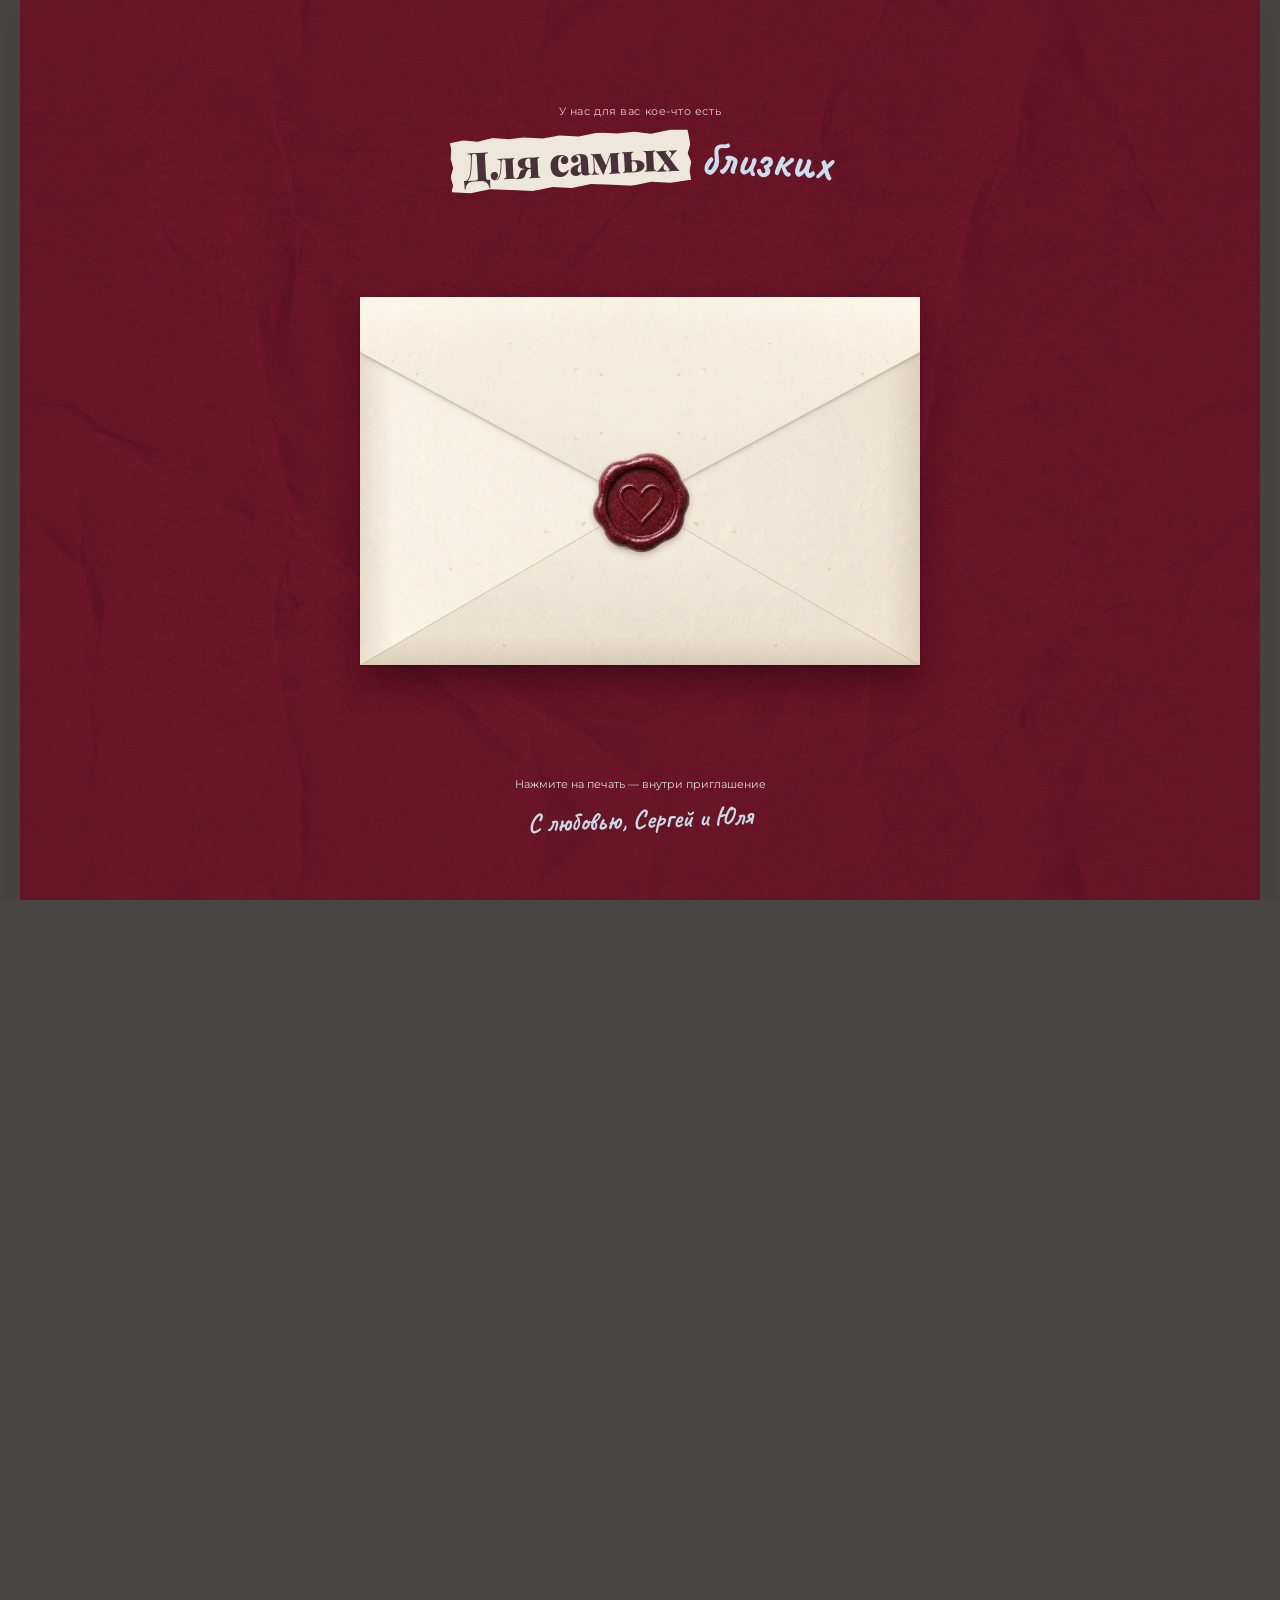
==== commit 2408b422: "Update story cards, photos/video, calendar & address UX, and crisp text rendering" ====
--- a/index.html
+++ b/index.html
@@ -73,8 +73,8 @@
     /* РЕЗКОСТЬ И ЧЁТКОСТЬ ШРИФТОВ НА ВСЕХ ЭКРАНАХ */
     html,
     body {
-      -webkit-font-smoothing: antialiased;
-      -moz-osx-font-smoothing: grayscale;
+      -webkit-font-smoothing: auto;
+      -moz-osx-font-smoothing: auto;
       text-rendering: optimizeLegibility;
     }
 
@@ -99,7 +99,7 @@
       overflow-x: hidden;
     }
 
-    html.envelope-active #invitation > * {
+    html.envelope-active #invitation>* {
       visibility: hidden;
       opacity: 0;
     }
@@ -133,11 +133,13 @@
     }
 
     @media (max-width: 780px) {
+
       html,
       body {
         background-color: #681427;
         padding: 0;
       }
+
       .magazine-canvas {
         padding: 16px 14px 28px;
         width: 100%;
@@ -155,18 +157,12 @@
       vertical-align: middle;
       user-select: none;
       position: relative;
-      filter:
-        drop-shadow(0 1px 1px rgba(45, 15, 22, 0.22)) drop-shadow(2px 4px 7px rgba(70, 18, 30, 0.16));
-      transition: transform 0.22s cubic-bezier(0.18, 0.89, 0.32, 1.28), filter 0.22s ease;
+      transition: transform 0.22s cubic-bezier(0.18, 0.89, 0.32, 1.28);
       line-height: 1.15;
-      transform: translateZ(0);
-      backface-visibility: hidden;
     }
 
     .scrap-clip:hover {
-      transform: scale(1.05) rotate(0deg) translateZ(0) !important;
-      filter:
-        drop-shadow(0 2px 3px rgba(45, 15, 22, 0.25)) drop-shadow(3px 8px 16px rgba(104, 20, 39, 0.28));
+      transform: scale(1.05) rotate(0deg) !important;
       z-index: 25;
     }
 
@@ -176,7 +172,6 @@
       padding: 7px 16px;
       background-image: linear-gradient(145deg, #ffffff 0%, #f6f1e8 100%);
       position: relative;
-      transform: translateZ(0);
     }
 
     /* РЕАЛИСТИЧНЫЕ НЕСТАНДАРТНЫЕ СРЕЗЫ НОЖНИЦАМИ ВРУЧНУЮ (14-20 ТОЧЕК) */
@@ -249,12 +244,10 @@
       filter:
         drop-shadow(0 2px 2px rgba(45, 15, 22, 0.25)) drop-shadow(3px 6px 9px rgba(104, 20, 39, 0.22));
       transition: transform 0.25s cubic-bezier(0.2, 0.8, 0.2, 1);
-      transform: translateZ(0);
-      backface-visibility: hidden;
     }
 
     .giant-char:hover {
-      transform: scale(1.1) rotate(0deg) translateZ(0) !important;
+      transform: scale(1.1) rotate(0deg) !important;
       z-index: 20;
     }
 
@@ -367,9 +360,6 @@
       font-size: 2rem;
       font-weight: 900;
       flex-shrink: 0;
-      filter:
-        drop-shadow(0 1px 1px rgba(0, 0, 0, 0.2)) drop-shadow(2px 4px 5px rgba(0, 0, 0, 0.18));
-      transform: translateZ(0);
     }
 
     .b1 {
@@ -1290,7 +1280,15 @@
   <link rel="stylesheet" href="envelope.css">
   <script>
     const entryParams = new URLSearchParams(location.search);
-    if (entryParams.get('edit') !== '1' || entryParams.get('envelope') === '1') {
+    const forceEnvelopeEntry = entryParams.get('envelope') === '1';
+    const skipForEditMode = entryParams.get('edit') === '1' && !forceEnvelopeEntry;
+    const knownSectionHashes = new Set(['#invitation', '#story', '#venue', '#timing', '#dresscode', '#details', '#rsvp', '#guestChat']);
+    let envelopeAlreadyOpened = false;
+    try {
+      envelopeAlreadyOpened = localStorage.getItem('wedding_envelope_opened_v1') === '1';
+    } catch (e) { }
+    const skipForRepeatOrAnchor = !forceEnvelopeEntry && (envelopeAlreadyOpened || knownSectionHashes.has(location.hash));
+    if (!skipForEditMode && !skipForRepeatOrAnchor) {
       document.documentElement.classList.add('envelope-active');
     }
     if (document.fonts && typeof document.fonts.load === 'function') {
@@ -1398,14 +1396,15 @@
 
       <!-- Главный заголовок: гирлянда «приглашение на СВАДЬБУ» с двумя голубями -->
       <h1 class="hero-garland-title">
-        <img class="hero-garland-img" src="./assets/hero-garland-doves.webp"
-          alt="Приглашение на свадьбу Сергея и Юли" width="1334" height="589" decoding="async" fetchpriority="high">
+        <img class="hero-garland-img" src="./assets/hero-garland-doves.webp" alt="Приглашение на свадьбу Сергея и Юли"
+          width="1334" height="589" decoding="async" fetchpriority="high">
       </h1>
 
       <!-- Стикер пары по центру -->
       <div class="couple-photo-frame">
         <div class="couple-photo-inner">
-          <img src="./assets/couple-sticker.webp" alt="Сергей и Юля" width="800" height="713" decoding="async" fetchpriority="high">
+          <img src="./assets/couple-sticker.webp" alt="Сергей и Юля" width="800" height="713" decoding="async"
+            fetchpriority="high">
         </div>
       </div>
 
@@ -1431,7 +1430,7 @@
       </div>
       <div class="hero-details">
         <time datetime="2027-08-05T12:00:00+03:00">5 августа 2027 · с 12:00</time>
-        <span>Москва · усадьба Братцево</span>
+        <a href="#venue" class="hero-venue-link">Москва · усадьба Братцево ↓</a>
       </div>
     </section>
 
@@ -1440,10 +1439,10 @@
          ========================================== -->
     <section class="story-section" id="story" aria-label="Наша история">
       <div class="decoration-pair" aria-hidden="true">
-        <img class="decor-object decor-lace-corner" src="./assets/keepsakes/lace-corner.webp" alt=""
-          loading="lazy" decoding="async" width="640" height="640" data-layout-id="decoration-23">
-        <img class="decor-object decor-lace-strip" src="./assets/keepsakes/lace-strip.webp" alt=""
-          loading="lazy" decoding="async" width="720" height="402" data-layout-id="decoration-24">
+        <img class="decor-object decor-lace-corner" src="./assets/keepsakes/lace-corner.webp" alt="" loading="lazy"
+          decoding="async" width="640" height="640" data-layout-id="decoration-23">
+        <img class="decor-object decor-lace-strip" src="./assets/keepsakes/lace-strip.webp" alt="" loading="lazy"
+          decoding="async" width="720" height="402" data-layout-id="decoration-24">
       </div>
       <div class="story-header">
         <div class="section-eyebrow-row">
@@ -1457,62 +1456,131 @@
           </span>
         </h2>
         <div style="margin-top: 8px;">
-          <span class="cute-scribble" style="font-size: 1.45rem; transform: rotate(-1.5deg);">как всё начиналось ♡</span>
+          <span class="cute-scribble" style="font-size: 1.45rem; transform: rotate(-1.5deg);">как всё начиналось
+            ♡</span>
         </div>
       </div>
 
       <div class="story-tickets">
         <article class="story-ticket story-tilt-1 cut-scissor-1">
-          <span class="story-ticket-num">01 · ПЕРВАЯ ВСТРЕЧА</span>
-          <h3 class="story-ticket-title">Искра и разговоры до ночи</h3>
-          <p class="story-ticket-text">Случайное знакомство, прогулки по вечернему городу и ощущение, что вы знакомы целую вечность.</p>
+          <div class="story-ticket-top">
+            <span class="story-ticket-num">01 · ПЕРВАЯ ВСТРЕЧА</span>
+            <span class="story-ticket-badge cut-scissor-2" aria-hidden="true">
+              <svg viewBox="0 0 64 64" fill="none" stroke="currentColor" stroke-width="3.2" stroke-linecap="round"
+                stroke-linejoin="round">
+                <rect x="10" y="21" width="44" height="22" rx="11" transform="rotate(-35 32 32)" />
+                <line x1="25" y1="22" x2="36" y2="38" />
+                <line x1="28" y1="26" x2="39" y2="42" />
+                <path
+                  d="M32 35.5c-2.6-2-4.8-3.7-4.8-5.7a2.6 2.6 0 0 1 4.8-1.4 2.6 2.6 0 0 1 4.8 1.4c0 2-2.2 3.7-4.8 5.7Z"
+                  fill="currentColor" stroke="none" />
+                <circle cx="19" cy="40" r="1.6" fill="currentColor" stroke="none" />
+                <circle cx="22" cy="44" r="1.6" fill="currentColor" stroke="none" />
+                <circle cx="42" cy="20" r="1.6" fill="currentColor" stroke="none" />
+                <circle cx="45" cy="24" r="1.6" fill="currentColor" stroke="none" />
+              </svg>
+            </span>
+          </div>
+          <h3 class="story-ticket-title">Зимняя дача и первая помощь</h3>
+          <p class="story-ticket-text">Мы познакомились зимой на даче у друзей — всё началось с неловкого пореза пальца
+            и Юлиной первой помощи. Тот самый случай, когда маленькая неприятность обернулась большой любовью.</p>
+          <span class="story-ticket-note">зима · дача · забота ♡</span>
         </article>
         <article class="story-ticket story-tilt-2 cut-scissor-2">
-          <span class="story-ticket-num">02 · НАШ РИТМ</span>
-          <h3 class="story-ticket-title">Общие дороги и мечты</h3>
-          <p class="story-ticket-text">Первые совместные поездки, утренний кофе, поддержка во всём и сотни тёплых воспоминаний.</p>
+          <div class="story-ticket-top">
+            <span class="story-ticket-num">02 · НАШ УЮТНЫЙ ДОМ</span>
+            <span class="story-ticket-badge cut-scissor-3" aria-hidden="true">
+              <svg viewBox="0 0 64 64" fill="none" stroke="currentColor" stroke-width="3.2" stroke-linecap="round"
+                stroke-linejoin="round">
+                <path d="M12 41c0-11 9-19 20-19s20 8 20 19c0 4.5-3.5 7-8 7H20c-4.5 0-8-2.5-8-7Z" />
+                <path d="M23 23.5c-2 6-2 14 0 24.5" />
+                <path d="M41 23.5c2 6 2 14 0 24.5" />
+                <path d="M32 22v26" />
+                <path d="M23 14c0-2.5 2-3.5 2-6" />
+                <path d="M32 13c0-2.5 2-3.5 2-6" />
+                <path d="M41 14c0-2.5 2-3.5 2-6" />
+              </svg>
+            </span>
+          </div>
+          <h3 class="story-ticket-title">Выпечка, сериалы и опора</h3>
+          <p class="story-ticket-text">Мы обожаем вкусную еду и домашнюю выпечку — и никогда не упускаем повода расслабиться дома в уютной компании, под любимые сериалы и рядом с главным ценителем угощений — котом Пирожком.</p>
+          <span class="story-ticket-note">дом — это когда мы рядом ♡</span>
         </article>
         <article class="story-ticket story-tilt-3 cut-scissor-3">
-          <span class="story-ticket-num">03 · ПРЕДЛОЖЕНИЕ</span>
-          <h3 class="story-ticket-title">Самое главное «Да»</h3>
-          <p class="story-ticket-text">Тот самый момент, с которого начался отсчёт до нашего общего дня — 5 августа 2027.</p>
+          <div class="story-ticket-top">
+            <span class="story-ticket-num">03 · ДОСУГ</span>
+            <span class="story-ticket-badge cut-scissor-1" aria-hidden="true">
+              <svg viewBox="0 0 64 64" fill="none" stroke="currentColor" stroke-width="3.2" stroke-linecap="round"
+                stroke-linejoin="round">
+                <circle cx="48" cy="15" r="5" />
+                <path d="M24 12L13 30h6l-8 14h26l-8-14h6L24 12Z" />
+                <line x1="24" y1="44" x2="24" y2="51" />
+                <path d="M10 53c4-3 8-3 12 0s8 3 12 0 8-3 12 0 8 3 10 0" />
+              </svg>
+            </span>
+          </div>
+          <h3 class="story-ticket-title">Дача, друзья и забавы</h3>
+          <p class="story-ticket-text">Мы часто проводим время на свежем дачном воздухе и обожаем сезонные забавы: зимой катаемся на ватрушках, а летом плаваем на сапах. И всегда рады провести время в весёлой и громкой компании с друзьями!</p>
+          <span class="story-ticket-note">дача · друзья · веселье ♡</span>
+        </article>
+        <article class="story-ticket story-tilt-4 cut-scissor-4">
+          <div class="story-ticket-top">
+            <span class="story-ticket-num">04 · ПРЕДЛОЖЕНИЕ</span>
+            <span class="story-ticket-badge cut-scissor-5" aria-hidden="true">
+              <svg viewBox="0 0 64 64" fill="none" stroke="currentColor" stroke-width="3.2" stroke-linecap="round"
+                stroke-linejoin="round">
+                <circle cx="32" cy="40" r="15" />
+                <polygon points="24,18 32,12 40,18 32,26" />
+                <line x1="24" y1="18" x2="40" y2="18" />
+                <line x1="14" y1="13" x2="18" y2="16" />
+                <line x1="50" y1="13" x2="46" y2="16" />
+                <line x1="32" y1="5" x2="32" y2="8" />
+              </svg>
+            </span>
+          </div>
+          <h3 class="story-ticket-title">Влюбились заново</h3>
+          <p class="story-ticket-text">Уютным зимним вечером в красивом ресторане под живую музыку прозвучало самое
+            главное «Да». В тот вечер мы словно влюбились друг в друга заново — и даже снова немного смущались, как на
+            первом свидании. Так начался отсчёт до 5 августа 2027.</p>
+          <span class="story-ticket-note">05.08.2027 · скоро! ♡</span>
         </article>
       </div>
 
       <div class="future-photos-grid story-photos-grid" aria-label="Фотографии пары">
-        <figure class="photo-slot-card slot-tilt-1">
+        <figure class="photo-slot-card slot-tilt-1 photo-slot-real">
           <img class="applique-pin" src="./assets/keepsakes/paper-pin.webp" alt="" width="160" height="160"
             loading="lazy" decoding="async" aria-hidden="true">
           <div class="photo-slot-frame">
-            <img src="./assets/couple-sticker.webp" alt="Место для будущей фотографии 1" width="800" height="713"
+            <img src="./assets/story-photo-01.webp" alt="Наше фото 01 — Сергей и Юля" width="576" height="1024"
               loading="lazy" decoding="async">
           </div>
           <figcaption class="photo-slot-caption">Наше фото · 01 ♡</figcaption>
         </figure>
-        <figure class="photo-slot-card slot-tilt-2">
+        <figure class="photo-slot-card slot-tilt-2 photo-slot-real">
           <img class="applique-pin" src="./assets/keepsakes/paper-pin.webp" alt="" width="160" height="160"
             loading="lazy" decoding="async" aria-hidden="true">
           <div class="photo-slot-frame">
-            <img src="./assets/couple-sticker.webp" alt="Место для будущей фотографии 2" width="800" height="713"
-              loading="lazy" decoding="async">
+            <img src="./assets/story-photo-02.webp" alt="Наше фото 02 — Сергей и Юля едят манго" width="768" height="1024"
+              style="object-position: center 45%;" loading="lazy" decoding="async">
           </div>
           <figcaption class="photo-slot-caption">Наше фото · 02 ♡</figcaption>
         </figure>
-        <figure class="photo-slot-card slot-tilt-3">
+        <figure class="photo-slot-card slot-tilt-3 photo-slot-real">
           <img class="applique-pin" src="./assets/keepsakes/paper-pin.webp" alt="" width="160" height="160"
             loading="lazy" decoding="async" aria-hidden="true">
           <div class="photo-slot-frame">
-            <img src="./assets/couple-sticker.webp" alt="Место для будущей фотографии 3" width="800" height="713"
-              loading="lazy" decoding="async">
+            <img src="./assets/story-photo-03.webp" alt="Наше фото 03 — Сергей и Юля зимой на катке" width="768" height="1024"
+              style="object-position: center 62%;" loading="lazy" decoding="async">
           </div>
           <figcaption class="photo-slot-caption">Наше фото · 03 ♡</figcaption>
         </figure>
-        <figure class="photo-slot-card slot-tilt-4">
+        <figure class="photo-slot-card slot-tilt-4 photo-slot-real">
           <img class="applique-pin" src="./assets/keepsakes/paper-pin.webp" alt="" width="160" height="160"
             loading="lazy" decoding="async" aria-hidden="true">
           <div class="photo-slot-frame">
-            <img src="./assets/couple-sticker.webp" alt="Место для будущей фотографии 4" width="800" height="713"
-              loading="lazy" decoding="async">
+            <video src="./assets/story-video-04.mp4" poster="./assets/story-photo-04.webp"
+              autoplay muted loop playsinline preload="metadata"
+              aria-label="Наше видео 04 — Сергей и Юля"></video>
           </div>
           <figcaption class="photo-slot-caption">Наше фото · 04 ♡</figcaption>
         </figure>
@@ -1545,6 +1613,32 @@
           </span>
         </h2>
 
+        <div class="venue-address-bar">
+          <span class="venue-copy-wrap">
+            <button type="button" class="venue-copy-btn cut-scissor-4" command="--copy" commandfor="venueAddressText"
+              aria-label="Скопировать адрес: Москва, Светлогорский проезд, 13" title="Нажмите, чтобы скопировать адрес">
+              <svg class="venue-pin-svg" aria-hidden="true" width="16" height="16" viewBox="0 0 24 24" fill="none"
+                stroke="currentColor" stroke-width="2.2" stroke-linecap="round" stroke-linejoin="round">
+                <path d="M20 10c0 6-8 12-8 12s-8-6-8-12a8 8 0 0 1 16 0Z" />
+                <circle cx="12" cy="10" r="3" />
+              </svg>
+              <span id="venueAddressText" class="venue-address-text">Москва, Светлогорский проезд, 13</span>
+              <span class="venue-copy-icon-box" aria-hidden="true">
+                <svg class="copy-icon copy-icon-default" width="16" height="16" viewBox="0 0 24 24"
+                  fill="none" stroke="currentColor" stroke-width="2.2" stroke-linecap="round" stroke-linejoin="round">
+                  <rect width="14" height="14" x="8" y="8" rx="2" ry="2" />
+                  <path d="M4 16c-1.1 0-2-.9-2-2V4c0-1.1.9-2 2-2h10c1.1 0 2 .9 2 2" />
+                </svg>
+                <svg class="copy-icon copy-icon-check" width="16" height="16" viewBox="0 0 24 24"
+                  fill="none" stroke="currentColor" stroke-width="2.6" stroke-linecap="round" stroke-linejoin="round">
+                  <polyline points="20 6 9 17 4 12" />
+                </svg>
+              </span>
+            </button>
+            <span class="venue-copy-tip" role="status"></span>
+          </span>
+        </div>
+
         <!-- Иллюстрация Братцево по фотографии пользователя -->
         <div class="venue-photo-wrapper venue-illustration">
           <img loading="lazy" decoding="async" src="./assets/bratsevo-icon.webp"
@@ -1565,13 +1659,9 @@
         </div>
 
         <div class="btn-actions-row">
-          <button type="button" class="btn-paper-scrap btn-paper-blue" onclick="downloadIcsCalendar()">
-            iPhone Календарь
+          <button type="button" class="btn-paper-scrap btn-paper-blue" onclick="addToCalendarByDevice()">
+            Добавить в календарь
           </button>
-          <a href="https://calendar.google.com/calendar/render?action=TEMPLATE&amp;text=%D0%A1%D0%B2%D0%B0%D0%B4%D1%8C%D0%B1%D0%B0+%D0%A1%D0%B5%D1%80%D0%B3%D0%B5%D1%8F+%D0%B8+%D0%AE%D0%BB%D0%B8&amp;dates=20270805T090000Z/20270805T200000Z&amp;details=%D0%9A%D0%B0%D0%BC%D0%B5%D1%80%D0%BD%D0%BE%D0%B5+%D1%81%D0%B2%D0%B0%D0%B4%D0%B5%D0%B1%D0%BD%D0%BE%D0%B5+%D1%82%D0%BE%D1%80%D0%B6%D0%B5%D1%81%D1%82%D0%B2%D0%BE+%D0%B2+%D1%83%D1%81%D0%B0%D0%B4%D1%8C%D0%B1%D0%B5+%D0%91%D1%80%D0%B0%D1%82%D1%86%D0%B5%D0%B2%D0%BE.+%D0%A1%D0%B1%D0%BE%D1%80+%D0%B3%D0%BE%D1%81%D1%82%D0%B5%D0%B9+%D0%B2+12%3A00.&amp;location=%D0%9C%D0%BE%D1%81%D0%BA%D0%B2%D0%B0%2C+%D0%A3%D1%81%D0%B0%D0%B4%D1%8C%D0%B1%D0%B0+%D0%91%D1%80%D0%B0%D1%82%D1%86%D0%B5%D0%B2%D0%BE"
-            target="_blank" rel="noopener noreferrer" class="btn-paper-scrap btn-paper-blue">
-            Google Календарь ↗
-          </a>
           <a href="https://yandex.ru/maps/?text=Усадьба+Братцево+Светлогорский+проезд+13" target="_blank"
             rel="noopener noreferrer" class="btn-paper-scrap btn-paper-burgundy">
             Маршрут на карте ↗
@@ -1737,8 +1827,7 @@
           loading="lazy" decoding="async" width="640" height="427" data-layout-id="decoration-14"></div>
       <section class="dresscode-section" id="dresscode">
         <div class="flatlay-bouquet" aria-hidden="true" data-layout-id="decoration-15"><img
-            src="./assets/wedding-ribbon-topdown.webp" alt="" loading="lazy" decoding="async" width="495"
-            height="640">
+            src="./assets/wedding-ribbon-topdown.webp" alt="" loading="lazy" decoding="async" width="495" height="640">
         </div>
         <h2 class="section-heading" style="text-align: center;">
           <span class="scrap-clip" style="transform: rotate(-2deg);">
@@ -1757,29 +1846,37 @@
           оттенков торжества:
         </p>
 
-        <!-- Образцы палитры (свотчи ткани с неровным резом) -->
-        <div class="palette-swatches">
-          <div class="swatch-card">
-            <div class="swatch-color" style="background: #681427;"></div>
-            <div class="swatch-name">БОРДО</div>
-          </div>
-          <div class="swatch-card">
-            <div class="swatch-color" style="background: #9dc2df;"></div>
-            <div class="swatch-name">ГОЛУБОЙ</div>
-          </div>
-          <div class="swatch-card">
-            <div class="swatch-color" style="background: #ffffff; border: 1px solid #d5cbbe;"></div>
-            <div class="swatch-name">МОЛОЧНЫЙ</div>
-          </div>
-          <div class="swatch-card">
-            <div class="swatch-color" style="background: #ebd8b7;"></div>
-            <div class="swatch-name">ШАМПАНЬ</div>
-          </div>
-          <div class="swatch-card">
-            <div class="swatch-color" style="background: #1a1617;"></div>
-            <div class="swatch-name">ГРАФИТ</div>
-          </div>
+        <!-- Образцы палитры (интерактивные свотчи ткани с неровным резом) -->
+        <div class="palette-swatches" role="group" aria-label="Оттенки дресс-кода">
+          <button type="button" class="swatch-card" data-swatch-color="burgundy" data-swatch-label="Бордо"
+            aria-pressed="false">
+            <span class="swatch-color" style="background: #681427;"></span>
+            <span class="swatch-name">БОРДО</span>
+          </button>
+          <button type="button" class="swatch-card" data-swatch-color="blue" data-swatch-label="Голубой"
+            aria-pressed="false">
+            <span class="swatch-color" style="background: #9dc2df;"></span>
+            <span class="swatch-name">ГОЛУБОЙ</span>
+          </button>
+          <button type="button" class="swatch-card" data-swatch-color="milk" data-swatch-label="Молочный"
+            aria-pressed="false">
+            <span class="swatch-color" style="background: #ffffff; border: 1px solid #d5cbbe;"></span>
+            <span class="swatch-name">МОЛОЧНЫЙ</span>
+          </button>
+          <button type="button" class="swatch-card" data-swatch-color="champagne" data-swatch-label="Шампань"
+            aria-pressed="false">
+            <span class="swatch-color" style="background: #ebd8b7;"></span>
+            <span class="swatch-name">ШАМПАНЬ</span>
+          </button>
+          <button type="button" class="swatch-card" data-swatch-color="graphite" data-swatch-label="Графит"
+            aria-pressed="false">
+            <span class="swatch-color" style="background: #1a1617;"></span>
+            <span class="swatch-name">ГРАФИТ</span>
+          </button>
         </div>
+        <p class="palette-interactive-hint" id="paletteHint" role="status" aria-live="polite">
+          Нажмите на любой оттенок, чтобы выделить образы в этом цвете ↓
+        </p>
 
         <!-- Вырезки фасонов для дам и кавалеров -->
         <div class="dress-notes-grid">
@@ -1790,23 +1887,23 @@
             </span>
             <div class="dress-collage dress-collage-women" role="group"
               aria-label="Примеры женских нарядов во всех цветах палитры">
-              <figure class="dress-collage-item" title="Графит">
+              <figure class="dress-collage-item" data-outfit-color="graphite">
                 <img loading="lazy" decoding="async" src="./assets/dress-graphite.webp"
                   alt="Пример дресс-кода: графитовое вечернее платье" width="594" height="981">
               </figure>
-              <figure class="dress-collage-item" title="Бордо">
+              <figure class="dress-collage-item" data-outfit-color="burgundy">
                 <img loading="lazy" decoding="async" src="./assets/dress-burgundy.webp"
                   alt="Пример дресс-кода: длинное бордовое платье" width="735" height="1030">
               </figure>
-              <figure class="dress-collage-item" title="Голубой">
+              <figure class="dress-collage-item" data-outfit-color="blue">
                 <img loading="lazy" decoding="async" src="./assets/dress-blue.webp"
                   alt="Пример дресс-кода: пудрово-голубое платье" width="680" height="1014">
               </figure>
-              <figure class="dress-collage-item" title="Шампань">
+              <figure class="dress-collage-item" data-outfit-color="champagne">
                 <img loading="lazy" decoding="async" src="./assets/dress-champagne.webp"
                   alt="Пример дресс-кода: шёлковое платье цвета шампань" width="684" height="1026">
               </figure>
-              <figure class="dress-collage-item" title="Молочный">
+              <figure class="dress-collage-item" data-outfit-color="milk">
                 <img loading="lazy" decoding="async" src="./assets/dress-milk.webp"
                   alt="Пример дресс-кода: молочное вечернее платье" width="736" height="1104">
               </figure>
@@ -1822,29 +1919,30 @@
             </span>
             <div class="dress-collage dress-collage-men" role="group"
               aria-label="Примеры мужских костюмов во всех цветах палитры">
-              <figure class="dress-collage-item" title="Графит">
+              <figure class="dress-collage-item" data-outfit-color="graphite">
                 <img loading="lazy" decoding="async" src="./assets/suit-graphite.webp"
                   alt="Пример дресс-кода: графитовый двубортный костюм" width="512" height="845">
               </figure>
-              <figure class="dress-collage-item" title="Бордо">
+              <figure class="dress-collage-item" data-outfit-color="burgundy">
                 <img loading="lazy" decoding="async" src="./assets/suit-burgundy.webp"
                   alt="Пример дресс-кода: бордовый костюм" width="679" height="1018">
               </figure>
-              <figure class="dress-collage-item" title="Шампань">
+              <figure class="dress-collage-item" data-outfit-color="champagne">
                 <img loading="lazy" decoding="async" src="./assets/suit-champagne.webp"
                   alt="Пример дресс-кода: костюм цвета шампань" width="680" height="1014">
               </figure>
-              <figure class="dress-collage-item" title="Молочный">
+              <figure class="dress-collage-item" data-outfit-color="milk">
                 <img loading="lazy" decoding="async" src="./assets/suit-milk.webp"
                   alt="Пример дресс-кода: светлый образ в молочных тонах" width="736" height="1291">
               </figure>
-              <figure class="dress-collage-item" title="Голубой">
+              <figure class="dress-collage-item" data-outfit-color="blue">
                 <img loading="lazy" decoding="async" src="./assets/suit-blue.webp"
                   alt="Пример дресс-кода: костюм в пудрово-голубых тонах" width="680" height="1014">
               </figure>
             </div>
             <p style="font-size: 0.95rem; line-height: 1.5; color: var(--ink-soft); font-weight: 500;">
-              Классические костюмы, блейзеры и брючные образы в оттенках нашей палитры: бордо, голубой, молочный, шампань и графит.
+              Классические костюмы, блейзеры и брючные образы в оттенках нашей палитры: бордо, голубой, молочный,
+              шампань и графит.
             </p>
           </div>
         </div>
@@ -1866,8 +1964,8 @@
          ========================================== -->
     <section class="details-faq-section" id="details" aria-label="Важные детали для гостей">
       <div class="decoration-pair" aria-hidden="true">
-        <img class="decor-object decor-lace-oval" src="./assets/keepsakes/lace-oval.webp" alt=""
-          loading="lazy" decoding="async" width="640" height="857" data-layout-id="decoration-25">
+        <img class="decor-object decor-lace-oval" src="./assets/keepsakes/lace-oval.webp" alt="" loading="lazy"
+          decoding="async" width="640" height="857" data-layout-id="decoration-25">
         <img class="decor-object decor-lace-bow-corner" src="./assets/keepsakes/lace-bow-corner.webp" alt=""
           loading="lazy" decoding="async" width="640" height="640" data-layout-id="decoration-26">
         <img class="decor-object decor-lace-vertical" src="./assets/keepsakes/lace-edge-vertical.webp" alt=""
@@ -1885,22 +1983,26 @@
           </span>
         </h2>
         <div style="margin-top: 8px;">
-          <span class="cute-scribble cute-scribble-blue" style="font-size: 1.45rem; transform: rotate(-1.2deg);">ответы на частые вопросы ♡</span>
+          <span class="cute-scribble cute-scribble-blue" style="font-size: 1.45rem; transform: rotate(-1.2deg);">ответы
+            на частые вопросы ♡</span>
         </div>
       </div>
 
       <div class="details-faq-grid">
         <article class="faq-scrap-card faq-tilt-1 cut-scissor-2">
           <h3 class="faq-scrap-title">Цветы и подарки</h3>
-          <p class="faq-scrap-text">Просим не дарить букеты — после праздника нам будет сложно забрать их с собой. Лучшим подарком станут ваши улыбки и пожелания в конверте.</p>
+          <p class="faq-scrap-text">Просим не дарить букеты — после праздника нам будет сложно забрать их с собой.
+            Лучшим подарком станут ваши улыбки и пожелания в конверте.</p>
         </article>
         <article class="faq-scrap-card faq-tilt-2 cut-scissor-3">
           <h3 class="faq-scrap-title">Дорога и парковка</h3>
-          <p class="faq-scrap-text">Удобнее всего приехать на такси к главным воротам усадьбы Братцево (Светлогорский пр-д, 13). Для машин предусмотрена парковка рядом со входом.</p>
+          <p class="faq-scrap-text">Удобнее всего приехать на такси к главным воротам усадьбы Братцево (Светлогорский
+            пр-д, 13). Для машин предусмотрена парковка рядом со входом.</p>
         </article>
         <article class="faq-scrap-card faq-tilt-3 cut-scissor-1">
           <h3 class="faq-scrap-title">Координатор дня</h3>
-          <p class="faq-scrap-text">По любым вопросам в день свадьбы (как пройти, тайминг, сюрпризы) можно будет обратиться к нашему координатору — контакт появится здесь ближе к дате.</p>
+          <p class="faq-scrap-text">По любым вопросам в день свадьбы (как пройти, тайминг, сюрпризы) можно будет
+            обратиться к нашему координатору — контакт появится здесь ближе к дате.</p>
         </article>
       </div>
     </section>
@@ -1923,7 +2025,7 @@
       </div>
       <section class="rsvp-section" id="rsvp">
         <div style="text-align: center; margin-bottom: 24px;">
-          <h2 class="section-heading"><span class="scrap-clip" style="transform: rotate(-1.5deg);">
+          <h2 id="rsvpFormHeading" class="section-heading"><span class="scrap-clip" style="transform: rotate(-1.5deg);">
               <span class="clip-body cut-scissor-2 bg-burgundy-rich"
                 style="font-size: 1.65rem; padding: 8px 22px;">АНКЕТА ГОСТЯ</span>
             </span></h2>
@@ -1938,75 +2040,117 @@
               Пожалуйста, подтвердите ваше присутствие, чтобы мы всё красиво подготовили ♡
             </span>
           </div>
+          <div class="rsvp-deadline-row">
+            <span class="scrap-clip" style="transform: rotate(-0.8deg);">
+              <span class="clip-body cut-scissor-3 rsvp-deadline-badge">Будем ждать ваш ответ до 1 июля 2027</span>
+            </span>
+          </div>
         </div>
 
-        <form id="weddingRsvpForm">
+        <form id="weddingRsvpForm" method="post"
+          action="https://script.google.com/macros/s/AKfycbxXXWaDim-BnbZE1LP50RiGm3HlDPaO3Xl6NQSdTQbwQ-ZOKnIMvWs25O-7CkoBDPyemA/exec"
+          aria-labelledby="rsvpFormHeading">
           <div id="rsvpSavedNotice" class="rsvp-saved-notice" role="status" aria-live="polite" hidden></div>
 
           <!-- ФИО -->
           <div class="rsvp-group">
             <label for="guestName" class="scrap-clip" style="transform: rotate(-1deg); cursor: pointer;">
-              <span class="clip-body cut-scissor-3 bg-news-typewriter">1. ВАШЕ ИМЯ И ФАМИЛИЯ:</span>
+              <span class="clip-body cut-scissor-3 bg-news-typewriter">1. ВАШЕ ИМЯ И ФАМИЛИЯ: <span
+                  aria-hidden="true">*</span></span>
             </label>
-            <input type="text" id="guestName" name="guestName" autocomplete="name" class="rsvp-input"
-              placeholder="Иван и Анна Смирновы…" required>
+            <input type="text" id="guestName" name="guestName" autocomplete="name" enterkeyhint="next"
+              class="rsvp-input" placeholder="Например: Анна Смирнова…" required>
           </div>
 
           <!-- Присутствие -->
-          <div class="rsvp-group">
-            <span class="scrap-clip" style="transform: rotate(1deg);">
-              <span class="clip-body cut-scissor-4 bg-news-typewriter">2. СМОЖЕТЕ ПРИЙТИ?</span>
-            </span>
+          <fieldset class="rsvp-group rsvp-fieldset">
+            <legend class="rsvp-legend">
+              <span class="scrap-clip" style="transform: rotate(1deg);">
+                <span class="clip-body cut-scissor-4 bg-news-typewriter">2. СМОЖЕТЕ ПРИЙТИ?</span>
+              </span>
+            </legend>
             <div class="choice-grid">
               <label class="choice-btn">
-                <input type="radio" name="attendance" value="yes" checked>
-                <div class="choice-box">✔ Буду с огромной радостью!</div>
+                <input type="radio" name="attendance" value="yes" class="visually-hidden" checked>
+                <span class="choice-box">✔ Буду с огромной радостью!</span>
               </label>
               <label class="choice-btn">
-                <input type="radio" name="attendance" value="no">
-                <div class="choice-box">✖ К сожалению, не смогу</div>
+                <input type="radio" name="attendance" value="no" class="visually-hidden">
+                <span class="choice-box">✖ К сожалению, не смогу</span>
               </label>
             </div>
-          </div>
+          </fieldset>
+
+          <!-- Состав гостей -->
+          <fieldset class="rsvp-group rsvp-fieldset" id="rsvpPartyGroup">
+            <legend class="rsvp-legend">
+              <span class="scrap-clip" style="transform: rotate(-1deg);">
+                <span class="clip-body cut-scissor-2 bg-news-typewriter">3. КАКИМ СОСТАВОМ БУДЕТЕ?</span>
+              </span>
+            </legend>
+            <div class="party-chips">
+              <label class="chip-btn">
+                <input type="radio" name="partyType" value="solo" class="visually-hidden" checked>
+                <span class="chip-box">Буду один / одна</span>
+              </label>
+              <label class="chip-btn">
+                <input type="radio" name="partyType" value="couple" class="visually-hidden">
+                <span class="chip-box">Будем вдвоём</span>
+              </label>
+              <label class="chip-btn">
+                <input type="radio" name="partyType" value="family" class="visually-hidden">
+                <span class="chip-box">С семьёй / детьми</span>
+              </label>
+            </div>
+            <div id="rsvpCompanionWrap" class="rsvp-companion-wrap is-collapsed" inert>
+              <label for="companionNames" id="companionNamesLabel" class="rsvp-sublabel">Имя вашего спутника или
+                спутницы:</label>
+              <input type="text" id="companionNames" name="companionNames" autocomplete="off" enterkeyhint="next"
+                class="rsvp-input" placeholder="Например: Иван Смирнов…" disabled>
+            </div>
+          </fieldset>
 
           <!-- Напитки -->
-          <div class="rsvp-group" id="rsvpDrinksGroup">
-            <span class="scrap-clip" style="transform: rotate(-1.5deg);">
-              <span class="clip-body cut-scissor-5 bg-news-typewriter">3. ПРЕДПОЧТЕНИЯ ПО БАРУ:</span>
-            </span>
+          <fieldset class="rsvp-group rsvp-fieldset" id="rsvpDrinksGroup">
+            <legend class="rsvp-legend">
+              <span class="scrap-clip" style="transform: rotate(-1.5deg);">
+                <span class="clip-body cut-scissor-5 bg-news-typewriter">4. ПРЕДПОЧТЕНИЯ ПО БАРУ:</span>
+              </span>
+            </legend>
             <div class="drinks-chips">
               <label class="chip-btn">
-                <input type="checkbox" name="drinks" value="Шампанское">
-                <div class="chip-box">Шампанское</div>
+                <input type="checkbox" name="drinks" value="Шампанское" class="visually-hidden">
+                <span class="chip-box">Шампанское</span>
               </label>
               <label class="chip-btn">
-                <input type="checkbox" name="drinks" value="Белое вино">
-                <div class="chip-box">Белое вино</div>
+                <input type="checkbox" name="drinks" value="Белое вино" class="visually-hidden">
+                <span class="chip-box">Белое вино</span>
               </label>
               <label class="chip-btn">
-                <input type="checkbox" name="drinks" value="Красное вино">
-                <div class="chip-box">Красное вино</div>
+                <input type="checkbox" name="drinks" value="Красное вино" class="visually-hidden">
+                <span class="chip-box">Красное вино</span>
               </label>
               <label class="chip-btn">
-                <input type="checkbox" name="drinks" value="Крепкие напитки">
-                <div class="chip-box">Крепкое</div>
+                <input type="checkbox" name="drinks" value="Крепкие напитки" class="visually-hidden">
+                <span class="chip-box">Крепкое</span>
               </label>
               <label class="chip-btn">
-                <input type="checkbox" name="drinks" value="Безалкогольное">
-                <div class="chip-box">Безалкогольное</div>
+                <input type="checkbox" name="drinks" value="Безалкогольное" class="visually-hidden">
+                <span class="chip-box">Безалкогольное</span>
               </label>
             </div>
-            <input type="text" id="customDrink" name="customDrink" autocomplete="off" aria-label="Свой вариант напитка" class="rsvp-input"
-              style="margin-top: 10px;" placeholder="Например: джин, виски, сидр…">
-          </div>
+            <label for="customDrink" class="rsvp-sublabel" style="margin-top: 12px;">Или укажите свой напиток:</label>
+            <input type="text" id="customDrink" name="customDrink" autocomplete="off" enterkeyhint="next"
+              class="rsvp-input" style="margin-top: 6px;" placeholder="Например: джин-тоник, виски, сидр…">
+          </fieldset>
 
           <!-- Пожелания / Аллергии -->
           <div class="rsvp-group">
             <label for="guestComment" class="scrap-clip" style="transform: rotate(1deg); cursor: pointer;">
-              <span id="rsvpCommentLabel" class="clip-body cut-scissor-1 bg-news-typewriter">4. ОСОБЫЕ ПОЖЕЛАНИЯ:</span>
+              <span id="rsvpCommentLabel" class="clip-body cut-scissor-1 bg-news-typewriter">5. ОСОБЫЕ ПОЖЕЛАНИЯ:</span>
             </label>
-            <input type="text" id="guestComment" name="guestComment" autocomplete="off" class="rsvp-input"
-              placeholder="Меню, аллергия или песня…">
+            <textarea id="guestComment" name="guestComment" rows="2" class="rsvp-input rsvp-textarea"
+              placeholder="Особое меню, аллергия или любимый трек для танцпола…"></textarea>
           </div>
 
           <p style="font-size: 14px; margin-top: 12px; color: var(--ink-soft); opacity: 0.85;">Ответ сразу будет
@@ -2019,7 +2163,7 @@
     </div>
 
     <!-- ==========================================
-         ЧАТ ГОСТЕЙ В TELEGRAM
+         ЧАТ ГОСТЕЙ В МЕССЕНДЖЕРЕ MAX
          ========================================== -->
     <section class="guest-chat-section" id="guestChat" aria-label="Общий чат гостей">
       <div class="guest-chat-frame">
@@ -2027,14 +2171,20 @@
           height="160" loading="lazy" decoding="async" aria-hidden="true">
         <div class="guest-chat-card cut-scissor-1">
           <span class="scrap-clip" style="transform: rotate(-1.3deg);">
-            <span class="clip-body cut-scissor-4 bg-burgundy-rich" style="font-size: 1.2rem; padding: 7px 16px;">ЧАТ ГОСТЕЙ</span>
+            <span class="clip-body cut-scissor-4 bg-burgundy-rich" style="font-size: 1.2rem; padding: 7px 16px;">ЧАТ
+              ГОСТЕЙ · MAX</span>
           </span>
-          <h2 class="guest-chat-title">Будем на связи в Telegram</h2>
-          <p class="guest-chat-text">Здесь появятся важные напоминания перед свадьбой, а после торжества мы соберём общий альбом живых фотографий и видео.</p>
-          <a class="btn-paper-scrap btn-paper-blue cut-scissor-3" href="https://t.me/" target="_blank"
-            rel="noopener noreferrer" style="text-decoration: none; display: inline-block; margin-top: 6px;">
-            ПРИСОЕДИНИТЬСЯ К ЧАТУ ↗
-          </a>
+          <h2 class="guest-chat-title">Будем на связи в мессенджере MAX</h2>
+          <p class="guest-chat-text">Здесь появятся важные напоминания перед свадьбой и контакты в день торжества, а
+            после праздника мы соберём общий альбом живых фотографий и видео.</p>
+          <div class="guest-chat-placeholder cut-scissor-3">
+            <svg class="guest-chat-clock-icon" aria-hidden="true" width="16" height="16" viewBox="0 0 24 24" fill="none"
+              stroke="currentColor" stroke-width="2.2" stroke-linecap="round" stroke-linejoin="round">
+              <circle cx="12" cy="12" r="10" />
+              <polyline points="12 6 12 12 16 14" />
+            </svg>
+            <span>Ссылка на чат в MAX появится ближе к дате</span>
+          </div>
         </div>
       </div>
     </section>
@@ -2079,7 +2229,8 @@
       </span>
       <div style="margin-top: 14px;">
         <span class="scrap-clip" style="transform: rotate(2deg);">
-          <span class="clip-body cut-scissor-3 bg-burgundy-rich" style="font-size: 1.25rem; padding: 7px 16px;">05 . 08 . 2027</span>
+          <span class="clip-body cut-scissor-3 bg-burgundy-rich" style="font-size: 1.25rem; padding: 7px 16px;">05 . 08
+            . 2027</span>
         </span>
         <span class="scrap-clip" style="transform: rotate(-1.5deg);">
           <span class="clip-body cut-scissor-4 bg-black-sans"
@@ -2092,6 +2243,8 @@
         </span>
       </div>
       <div class="editor-entry-wrap">
+        <button type="button" id="reopenEnvelopeBtn" class="reopen-envelope-btn">Открыть конверт заново</button>
+        <span class="footer-links-sep" aria-hidden="true">·</span>
         <a href="./?edit=1" class="editor-entry-link">✎ расстановка декора</a>
       </div>
     </footer>
@@ -2109,28 +2262,41 @@
     </div>
   </nav>
 
-  <!-- Модальное окно подтверждения с печатью -->
-  <div class="modal-backdrop" id="successModal" role="dialog" aria-modal="true" aria-label="Ответ отправлен">
-    <div class="modal-box">
-      <span class="scrap-clip" style="transform: rotate(-2deg); margin-bottom: 16px;">
+  <!-- Нативное модальное окно подтверждения с полезными действиями -->
+  <dialog class="rsvp-dialog modal-box" id="successModal" closedby="any" aria-labelledby="successModalTitle">
+    <h1 class="rsvp-dialog-heading">
+      <span class="scrap-clip" style="transform: rotate(-2deg);">
         <span id="successModalTitle" class="clip-body cut-scissor-1 bg-burgundy-rich"
           style="font-size: 1.8rem; padding: 10px 22px;">ОТВЕТ ОТПРАВЛЕН!</span>
       </span>
-      <p id="successModalDesc"
-        style="font-size: 1.1rem; margin: 20px 0 26px; line-height: 1.6; color: var(--ink-soft); font-weight: 500;">
-        Ваш ответ успешно доставлен Сергею и Юле! Спасибо, мы с нетерпением ждём встречи с вами.
-      </p>
-      <div style="margin-bottom: 22px;">
-        <span class="cute-scribble" style="font-size: 1.4rem;">
-          Спасибо, что вы с нами в этот важный день ♡
-        </span>
+    </h1>
+    <p id="successModalDesc"
+      style="font-size: 1.05rem; margin: 18px 0 20px; line-height: 1.6; color: var(--ink-soft); font-weight: 500;">
+      Ваш ответ успешно доставлен Сергею и Юле! Спасибо, мы с нетерпением ждём встречи с вами.
+    </p>
+    <div id="modalNextSteps" class="modal-next-steps">
+      <p class="modal-next-label">Сохраните дату в календарь и будьте на связи:</p>
+      <div class="modal-actions-grid">
+        <button type="button" id="modalCalendarBtn" class="btn-paper-scrap btn-paper-blue modal-action-btn">
+          Добавить в календарь
+        </button>
+        <button type="button" id="modalChatJumpBtn"
+          class="btn-paper-scrap btn-paper-blue modal-action-btn">
+          Чат гостей в MAX ↓
+        </button>
       </div>
-      <button type="button" class="btn-paper-scrap btn-paper-burgundy" style="cursor: pointer;"
-        onclick="closeRsvpModal()">
+    </div>
+    <div style="margin-bottom: 18px;">
+      <span class="cute-scribble" style="font-size: 1.4rem;">
+        Спасибо, что вы с нами в этот важный день ♡
+      </span>
+    </div>
+    <form method="dialog" class="modal-close-form">
+      <button type="submit" class="btn-paper-scrap btn-paper-burgundy" autofocus>
         ОТЛИЧНО, ЗАКРЫТЬ
       </button>
-    </div>
-  </div>
+    </form>
+  </dialog>
 
   <script>
     // ==========================================
@@ -2226,23 +2392,65 @@
     }
 
     // ==========================================
-    // 2. УМНАЯ ЛОГИКА RSVP И ОТПРАВКА АНКЕТЫ (GOOGLE SHEETS + TELEGRAM)
+    // 2. УМНАЯ ЛОГИКА RSVP И ОТПРАВКА АНКЕТЫ (GOOGLE SHEETS)
     // ==========================================
     const GOOGLE_SCRIPT_URL = 'https://script.google.com/macros/s/AKfycbxXXWaDim-BnbZE1LP50RiGm3HlDPaO3Xl6NQSdTQbwQ-ZOKnIMvWs25O-7CkoBDPyemA/exec';
     const RSVP_STORAGE_KEY = 'wedding_rsvp_latest';
 
+    const PARTY_LABELS = {
+      solo: '1 гость (один / одна)',
+      couple: 'Вдвоём',
+      family: 'С семьёй / детьми'
+    };
+
+    function syncTextareaHeight(textarea) {
+      if (!textarea || (window.CSS && CSS.supports('field-sizing', 'content'))) return;
+      textarea.style.height = 'auto';
+      textarea.style.height = `${Math.min(260, Math.max(78, textarea.scrollHeight + 2))}px`;
+    }
+
     function updateRsvpAttendanceState() {
       const form = document.getElementById('weddingRsvpForm');
       if (!form) return;
+      const partyGroup = document.getElementById('rsvpPartyGroup');
+      const companionWrap = document.getElementById('rsvpCompanionWrap');
+      const companionLabel = document.getElementById('companionNamesLabel');
+      const companionInput = document.getElementById('companionNames');
       const drinksGroup = document.getElementById('rsvpDrinksGroup');
       const commentLabel = document.getElementById('rsvpCommentLabel');
       const commentInput = document.getElementById('guestComment');
+
       const attendanceEl = form.querySelector('input[name="attendance"]:checked');
       const isDeclining = attendanceEl && attendanceEl.value === 'no';
+      const partyEl = form.querySelector('input[name="partyType"]:checked');
+      const partyType = partyEl ? partyEl.value : 'solo';
+      const showCompanions = !isDeclining && (partyType === 'couple' || partyType === 'family');
+
+      if (partyGroup) {
+        partyGroup.classList.toggle('is-collapsed', isDeclining);
+        partyGroup.inert = isDeclining;
+        partyGroup.querySelectorAll('input[name="partyType"]').forEach((input) => {
+          input.disabled = isDeclining;
+        });
+      }
+
+      if (companionWrap && companionInput) {
+        companionWrap.classList.toggle('is-collapsed', !showCompanions);
+        companionWrap.inert = !showCompanions;
+        companionInput.disabled = !showCompanions;
+        if (companionLabel) {
+          companionLabel.textContent = partyType === 'family'
+            ? 'Имена спутника и детей (можно указать возраст деток):'
+            : 'Имя вашего спутника или спутницы:';
+        }
+        companionInput.placeholder = partyType === 'family'
+          ? 'Например: Иван Смирнов и сын Миша (5 лет)…'
+          : 'Например: Иван Смирнов…';
+      }
 
       if (drinksGroup) {
         drinksGroup.classList.toggle('is-collapsed', isDeclining);
-        drinksGroup.setAttribute('aria-hidden', isDeclining ? 'true' : 'false');
+        drinksGroup.inert = isDeclining;
         drinksGroup.querySelectorAll('input').forEach((input) => {
           input.disabled = isDeclining;
         });
@@ -2251,13 +2459,14 @@
       if (commentLabel) {
         commentLabel.textContent = isDeclining
           ? '3. ТЁПЛЫЕ СЛОВА ДЛЯ ПАРЫ:'
-          : '4. ОСОБЫЕ ПОЖЕЛАНИЯ:';
+          : '5. ОСОБЫЕ ПОЖЕЛАНИЯ:';
       }
 
       if (commentInput) {
         commentInput.placeholder = isDeclining
           ? 'Пара тёплых слов для Сергея и Юли…'
-          : 'Меню, аллергия или песня…';
+          : 'Особое меню, аллергия или любимый трек для танцпола…';
+        syncTextareaHeight(commentInput);
       }
     }
 
@@ -2291,11 +2500,25 @@
       }
 
       const nameInput = document.getElementById('guestName');
-      if (nameInput && typeof saved.name === 'string') nameInput.value = saved.name;
+      if (nameInput && typeof saved.rawName === 'string') {
+        nameInput.value = saved.rawName;
+      } else if (nameInput && typeof saved.name === 'string') {
+        nameInput.value = saved.name;
+      }
 
       if (saved.attendanceVal === 'no' || saved.attendanceVal === 'yes') {
         const targetRadio = form.querySelector(`input[name="attendance"][value="${saved.attendanceVal}"]`);
         if (targetRadio) targetRadio.checked = true;
+      }
+
+      if (saved.partyType && ['solo', 'couple', 'family'].includes(saved.partyType)) {
+        const partyRadio = form.querySelector(`input[name="partyType"][value="${saved.partyType}"]`);
+        if (partyRadio) partyRadio.checked = true;
+      }
+
+      const companionInput = document.getElementById('companionNames');
+      if (companionInput && typeof saved.companionNames === 'string') {
+        companionInput.value = saved.companionNames;
       }
 
       const selectedChips = Array.isArray(saved.selectedChips) ? saved.selectedChips : [];
@@ -2314,15 +2537,19 @@
       }
 
       updateRsvpAttendanceState();
-      showRsvpSavedNotice(saved.name || '');
+      showRsvpSavedNotice(saved.displaySummary || saved.name || '');
     }
 
     (function initRsvpSmartForm() {
       const form = document.getElementById('weddingRsvpForm');
       if (!form) return;
-      form.querySelectorAll('input[name="attendance"]').forEach((radio) => {
+      form.querySelectorAll('input[name="attendance"], input[name="partyType"]').forEach((radio) => {
         radio.addEventListener('change', updateRsvpAttendanceState);
       });
+      const commentInput = document.getElementById('guestComment');
+      if (commentInput) {
+        commentInput.addEventListener('input', () => syncTextareaHeight(commentInput));
+      }
       if (document.readyState === 'loading') {
         document.addEventListener('DOMContentLoaded', restoreSavedRsvp);
       } else {
@@ -2330,16 +2557,69 @@
       }
     })();
 
+    const rsvpModal = document.getElementById('successModal');
+    if (rsvpModal) {
+      rsvpModal.addEventListener('close', () => {
+        rsvpModal.returnValue = '';
+      });
+      if (!('closedBy' in HTMLDialogElement.prototype)) {
+        const isOutsideDialog = (ev, dlg) => {
+          const r = dlg.getBoundingClientRect();
+          return ev.clientX < r.left || ev.clientX > r.right || ev.clientY < r.top || ev.clientY > r.bottom;
+        };
+        let pressedOutsideDialog = false;
+        rsvpModal.addEventListener('pointerdown', (ev) => {
+          pressedOutsideDialog = isOutsideDialog(ev, rsvpModal);
+        });
+        rsvpModal.addEventListener('pointerup', (ev) => {
+          if (pressedOutsideDialog && isOutsideDialog(ev, rsvpModal)) {
+            rsvpModal.close();
+          }
+          pressedOutsideDialog = false;
+        });
+      }
+      document.getElementById('modalCalendarBtn')?.addEventListener('click', () => {
+        addToCalendarByDevice();
+      });
+      document.getElementById('modalChatJumpBtn')?.addEventListener('click', () => {
+        rsvpModal.close();
+        const chatEl = document.getElementById('guestChat');
+        if (chatEl) {
+          const smooth = !window.matchMedia('(prefers-reduced-motion: reduce)').matches;
+          chatEl.scrollIntoView({ behavior: smooth ? 'smooth' : 'auto', block: 'center' });
+        }
+      });
+    }
+
     document.getElementById('weddingRsvpForm').addEventListener('submit', async function (e) {
       e.preventDefault();
 
       const form = this;
       const submitBtn = document.getElementById('rsvpSubmitBtn') || form.querySelector('button[type="submit"]');
 
-      const name = (document.getElementById('guestName').value || '').trim();
+      const rawName = (document.getElementById('guestName').value || '').trim();
       const attendanceEl = form.querySelector('input[name="attendance"]:checked');
       const attendanceVal = attendanceEl ? attendanceEl.value : 'yes';
-      const attendanceText = attendanceVal === 'yes' ? '✔ Буду с огромной радостью!' : '✖ К сожалению, не смогу';
+      const partyEl = form.querySelector('input[name="partyType"]:checked');
+      const partyType = attendanceVal === 'yes' && partyEl ? partyEl.value : 'solo';
+      const companionNames = (attendanceVal === 'yes' && partyType !== 'solo')
+        ? (document.getElementById('companionNames')?.value || '').trim()
+        : '';
+
+      let formattedName = rawName;
+      if (attendanceVal === 'yes') {
+        if (partyType === 'couple') {
+          formattedName = companionNames ? `${rawName}, ${companionNames} (вдвоём)` : `${rawName} (вдвоём)`;
+        } else if (partyType === 'family') {
+          formattedName = companionNames ? `${rawName}, ${companionNames} (с семьёй)` : `${rawName} (с семьёй)`;
+        } else {
+          formattedName = `${rawName} (1 гость)`;
+        }
+      }
+
+      const attendanceText = attendanceVal === 'yes'
+        ? `✔ Буду с огромной радостью! · ${PARTY_LABELS[partyType] || PARTY_LABELS.solo}`
+        : '✖ К сожалению, не смогу';
       const selectedChips = attendanceVal === 'yes'
         ? Array.from(form.querySelectorAll('input[name="drinks"]:checked')).map(cb => cb.value)
         : [];
@@ -2355,15 +2635,23 @@
       const commentText = comment || 'Нет особых пожеланий';
       const timestamp = new Date().toISOString();
       const payload = {
-        name,
+        name: formattedName,
+        rawName,
+        partyType,
+        companions: companionNames,
         attendance: attendanceText,
         drinks,
         comment: commentText,
         timestamp
       };
 
+      const displaySummary = companionNames ? `${rawName} и ${companionNames}` : rawName;
       const savedState = {
-        name,
+        name: formattedName,
+        rawName,
+        displaySummary,
+        partyType,
+        companionNames,
         attendanceVal,
         attendance: attendanceText,
         selectedChips,
@@ -2396,6 +2684,11 @@
 
       const modalTitle = document.getElementById('successModalTitle');
       const modalDesc = document.getElementById('successModalDesc');
+      const modalNextSteps = document.getElementById('modalNextSteps');
+
+      if (modalNextSteps) {
+        modalNextSteps.hidden = attendanceVal === 'no';
+      }
 
       if (isSuccess) {
         if (modalTitle) modalTitle.textContent = 'ОТВЕТ ОТПРАВЛЕН!';
@@ -2407,35 +2700,37 @@
       } else {
         if (modalTitle) modalTitle.textContent = 'ОТВЕТ СОХРАНЁН!';
         if (modalDesc) {
-          modalDesc.innerHTML = 'Ответ сохранён на вашем устройстве. Из-за временной неполадки связи он может не дойти — вы также можете подтвердить участие Сергею: <a href="https://t.me/sergey_nstrk" target="_blank" rel="noopener" style="color:var(--burgundy);text-decoration:underline;font-weight:700;">@sergey_nstrk</a>.';
+          modalDesc.textContent = 'Ответ сохранён на вашем устройстве. Из-за временной неполадки сети он может не дойти — пожалуйста, при случае продублируйте его Сергею или Юле лично в MAX.';
         }
       }
 
-      showRsvpSavedNotice(name);
+      showRsvpSavedNotice(displaySummary);
       submitBtn.disabled = false;
-      document.getElementById('successModal').style.display = 'flex';
-      document.querySelector('#successModal button').focus();
+      if (rsvpModal && typeof rsvpModal.showModal === 'function') {
+        if (!rsvpModal.open) rsvpModal.showModal();
+      }
     });
 
-    function closeRsvpModal() {
-      document.getElementById('successModal').style.display = 'none';
-      document.querySelector('.btn-submit-collage').focus();
-    }
-    document.getElementById('successModal').addEventListener('click', (event) => {
-      if (event.target.id === 'successModal') closeRsvpModal();
-    });
-    document.addEventListener('keydown', (event) => {
-      if (document.getElementById('successModal').style.display !== 'flex') return;
-      if (event.key === 'Escape') closeRsvpModal();
-      if (event.key === 'Tab') {
-        event.preventDefault();
-        document.querySelector('#successModal button').focus();
-      }
-    });
-
     // ==========================================
-    // 3. ДОБАВЛЕНИЕ В КАЛЕНДАРЬ (APPLE .ICS И GOOGLE)
+    // 3. ДОБАВЛЕНИЕ В КАЛЕНДАРЬ (APPLE .ICS И GOOGLE ПО УСТРОЙСТВУ)
     // ==========================================
+    const GOOGLE_CALENDAR_URL = 'https://calendar.google.com/calendar/render?action=TEMPLATE&text=%D0%A1%D0%B2%D0%B0%D0%B4%D1%8C%D0%B1%D0%B0+%D0%A1%D0%B5%D1%80%D0%B3%D0%B5%D1%8F+%D0%B8+%D0%AE%D0%BB%D0%B8&dates=20270805T090000Z/20270805T200000Z&details=%D0%9A%D0%B0%D0%BC%D0%B5%D1%80%D0%BD%D0%BE%D0%B5+%D1%81%D0%B2%D0%B0%D0%B4%D0%B5%D0%B1%D0%BD%D0%BE%D0%B5+%D1%82%D0%BE%D1%80%D0%B6%D0%B5%D1%81%D1%82%D0%B2%D0%BE+%D0%B2+%D1%83%D1%81%D0%B0%D0%B4%D1%8C%D0%B1%D0%B5+%D0%91%D1%80%D0%B0%D1%82%D1%86%D0%B5%D0%B2%D0%BE.+%D0%A1%D0%B1%D0%BE%D1%80+%D0%B3%D0%BE%D1%81%D1%82%D0%B5%D0%B9+%D0%B2+12%3A00.&location=%D0%9C%D0%BE%D1%81%D0%BA%D0%B2%D0%B0%2C+%D0%A3%D1%81%D0%B0%D0%B4%D1%8C%D0%B1%D0%B0+%D0%91%D1%80%D0%B0%D1%82%D1%86%D0%B5%D0%B2%D0%BE';
+
+    function isAppleCalendarDevice() {
+      const ua = navigator.userAgent || '';
+      const isIOS = /iPhone|iPad|iPod/i.test(ua) || (navigator.platform === 'MacIntel' && navigator.maxTouchPoints > 1);
+      const isMacSafari = /Macintosh/i.test(ua) && /Safari/i.test(ua) && !/Chrome|Chromium|Edg|OPR|YaBrowser/i.test(ua);
+      return isIOS || isMacSafari;
+    }
+
+    function addToCalendarByDevice() {
+      if (isAppleCalendarDevice()) {
+        downloadIcsCalendar();
+      } else {
+        window.open(GOOGLE_CALENDAR_URL, '_blank', 'noopener,noreferrer');
+      }
+    }
+
     function downloadIcsCalendar() {
       const stamp = new Date().toISOString().replace(/[-:]/g, '').replace(/\.\d{3}Z$/, 'Z');
       const icsLines = [
@@ -2734,11 +3029,135 @@
     document.addEventListener('DOMContentLoaded', initDecorParallax);
 
     // ==========================================
-    // 7. КОМПАКТНАЯ ПЛАВАЮЩАЯ НАВИГАЦИЯ ПО РАЗДЕЛАМ
+    // 7. КОМПАКТНАЯ ПЛАВАЮЩАЯ НАВИГАЦИЯ + ИНТЕРАКТИВ ПАЛИТРЫ И КОПИРОВАНИЕ АДРЕСА
     // ==========================================
+    function initCopyButtons() {
+      const copyTimers = new WeakMap();
+      let lastCopyAnnouncement = '';
+
+      function legacyCopyText(text) {
+        const previousFocus = document.activeElement;
+        const field = Object.assign(document.createElement('textarea'), { value: text });
+        field.setAttribute('readonly', '');
+        field.style.cssText = 'position:fixed;inset-block-start:0;opacity:0';
+        document.body.append(field);
+        field.select();
+        try {
+          return document.execCommand('copy');
+        } finally {
+          field.remove();
+          previousFocus?.focus?.({ preventScroll: true });
+        }
+      }
+
+      function reportCopyState(button, ok) {
+        const tip = button.nextElementSibling;
+        clearTimeout(copyTimers.get(button));
+        button.removeAttribute('data-copied');
+        button.removeAttribute('data-failed');
+        let message = ok ? 'Скопировано ✓' : 'Не удалось скопировать';
+        if (message === lastCopyAnnouncement) message += '\u00A0';
+        lastCopyAnnouncement = message;
+        if (tip) tip.textContent = '';
+        void button.offsetWidth;
+        button.setAttribute(ok ? 'data-copied' : 'data-failed', '');
+        if (tip) {
+          requestAnimationFrame(() => {
+            tip.textContent = message;
+          });
+        }
+        copyTimers.set(button, setTimeout(() => {
+          button.removeAttribute('data-copied');
+          button.removeAttribute('data-failed');
+          if (tip) tip.textContent = '';
+        }, 2200));
+      }
+
+      async function handleCopy(button, target) {
+        const text = target.matches('input, textarea') ? target.value : target.innerText.trim();
+        if (!text) return;
+        try {
+          await navigator.clipboard.writeText(text);
+          reportCopyState(button, true);
+        } catch {
+          if (legacyCopyText(text)) {
+            reportCopyState(button, true);
+          } else {
+            reportCopyState(button, false);
+          }
+        }
+      }
+
+      if ('CommandEvent' in window) {
+        document.addEventListener('command', (event) => {
+          if (event.command && event.command.startsWith('--copy')) {
+            handleCopy(event.source, event.target);
+          }
+        }, true);
+      } else {
+        document.addEventListener('click', (event) => {
+          if (event.defaultPrevented) return;
+          const button = event.target.closest('button[command^="--copy"]');
+          if (!button) return;
+          const target = document.getElementById(button.getAttribute('commandfor'));
+          if (target) handleCopy(button, target);
+        });
+      }
+    }
+
+    function initDresscodePaletteSync() {
+      const section = document.getElementById('dresscode');
+      if (!section) return;
+      const swatches = Array.from(section.querySelectorAll('.swatch-card[data-swatch-color]'));
+      const outfits = Array.from(section.querySelectorAll('.dress-collage-item[data-outfit-color]'));
+      const hint = document.getElementById('paletteHint');
+      if (!swatches.length || !outfits.length) return;
+
+      const defaultHint = 'Нажмите на любой оттенок, чтобы выделить образы в этом цвете ↓';
+      let activeColor = null;
+
+      function applyColor(nextColor) {
+        activeColor = activeColor === nextColor ? null : nextColor;
+        if (activeColor) {
+          section.setAttribute('data-active-color', activeColor);
+        } else {
+          section.removeAttribute('data-active-color');
+        }
+
+        let activeLabel = '';
+        swatches.forEach((btn) => {
+          const isMatch = btn.dataset.swatchColor === activeColor;
+          btn.classList.toggle('is-selected', isMatch);
+          btn.setAttribute('aria-pressed', isMatch ? 'true' : 'false');
+          if (isMatch) activeLabel = btn.dataset.swatchLabel || '';
+        });
+
+        outfits.forEach((item) => {
+          const isMatch = Boolean(activeColor) && item.dataset.outfitColor === activeColor;
+          const isMuted = Boolean(activeColor) && !isMatch;
+          item.classList.toggle('is-color-active', isMatch);
+          item.classList.toggle('is-color-muted', isMuted);
+        });
+
+        if (hint) {
+          hint.textContent = activeColor && activeLabel
+            ? `Выбран оттенок «${activeLabel}» — нажмите ещё раз, чтобы показать всю палитру`
+            : defaultHint;
+        }
+      }
+
+      swatches.forEach((btn) => {
+        btn.addEventListener('click', () => applyColor(btn.dataset.swatchColor));
+      });
+      outfits.forEach((item) => {
+        item.addEventListener('click', () => applyColor(item.dataset.outfitColor));
+      });
+    }
+
     function initFloatingNav() {
       const nav = document.getElementById('floatingNav');
       if (!nav) return;
+      const strip = nav.querySelector('.floating-nav-strip');
       const links = Array.from(nav.querySelectorAll('.floating-nav-link'));
       const sections = links
         .map((link) => {
@@ -2751,24 +3170,42 @@
       if (!sections.length) return;
 
       let activeId = null;
-      function setActive(id) {
-        if (activeId === id) return;
+      let wasVisible = false;
+
+      function centerActiveLinkInStrip(link, instant = false) {
+        if (!strip || !link || strip.scrollWidth <= strip.clientWidth + 2) return;
+        const targetLeft = link.offsetLeft - (strip.clientWidth - link.offsetWidth) / 2;
+        const clamped = Math.max(0, Math.min(strip.scrollWidth - strip.clientWidth, targetLeft));
+        const smooth = !instant && !window.matchMedia('(prefers-reduced-motion: reduce)').matches;
+        strip.scrollTo({ left: clamped, behavior: smooth ? 'smooth' : 'auto' });
+      }
+
+      function setActive(id, forceStripSync = false) {
+        const changed = activeId !== id;
+        if (!changed && !forceStripSync) return;
         activeId = id;
+        let currentLink = null;
         sections.forEach(({ id: secId, link }) => {
           const isCurrent = secId === id;
           link.classList.toggle('is-active', isCurrent);
           if (isCurrent) {
             link.setAttribute('aria-current', 'location');
+            currentLink = link;
           } else {
             link.removeAttribute('aria-current');
           }
         });
+        if (currentLink && nav.classList.contains('is-visible')) {
+          centerActiveLinkInStrip(currentLink, forceStripSync && !changed);
+        }
       }
 
       let navRaf = null;
       function updateNavState() {
         navRaf = null;
         const show = window.scrollY > 260;
+        const becameVisible = !wasVisible && show;
+        wasVisible = show;
         nav.classList.toggle('is-visible', show);
         nav.inert = !show;
 
@@ -2778,7 +3215,7 @@
         sections.forEach(({ id }, idx) => {
           if (tops[idx] <= marker) current = id;
         });
-        setActive(current);
+        setActive(current, becameVisible);
       }
 
       function queueNav() {
@@ -2791,8 +3228,14 @@
     }
 
     if (document.readyState === 'loading') {
-      document.addEventListener('DOMContentLoaded', initFloatingNav);
+      document.addEventListener('DOMContentLoaded', () => {
+        initCopyButtons();
+        initDresscodePaletteSync();
+        initFloatingNav();
+      });
     } else {
+      initCopyButtons();
+      initDresscodePaletteSync();
       initFloatingNav();
     }
   </script>
--- a/editorial.css
+++ b/editorial.css
@@ -8,8 +8,7 @@
 body {
   font-family: 'Montserrat', Arial, sans-serif;
   font-size: 16px;
-  font-weight: 400;
-  font-size-adjust: from-font;
+  font-weight: 500;
 }
 
 p {
@@ -1841,19 +1840,16 @@
 
 .reveal-pending {
   opacity: 0;
-  translate: 0 26px;
-  scale: 1.035;
+  translate: 0 20px;
 }
 
 .is-revealed {
   opacity: 1;
-  translate: 0 0;
-  scale: 1;
+  translate: none;
+  scale: none;
   transition:
-    opacity 0.68s cubic-bezier(0.22, 1, 0.36, 1) var(--reveal-delay, 0ms),
-    translate 0.76s cubic-bezier(0.22, 1, 0.36, 1) var(--reveal-delay, 0ms),
-    scale 0.76s cubic-bezier(0.22, 1, 0.36, 1) var(--reveal-delay, 0ms),
-    transform 0.28s cubic-bezier(0.22, 0.61, 0.36, 1) 0ms;
+    opacity 0.55s cubic-bezier(0.22, 1, 0.36, 1) var(--reveal-delay, 0ms),
+    translate 0.55s cubic-bezier(0.22, 1, 0.36, 1) var(--reveal-delay, 0ms);
 }
 
 /* Живой бумажный стол: мягкое покачивание гирлянды с голубями и дыхание стикера пары */
@@ -2016,7 +2012,7 @@
   -webkit-font-smoothing: auto !important;
   -moz-osx-font-smoothing: auto !important;
   font-synthesis: none !important;
-  text-rendering: geometricPrecision !important;
+  text-rendering: optimizeLegibility !important;
 }
 
 .countdown-card,
@@ -2631,6 +2627,67 @@
   gap: 18px;
 }
 
+.story-tickets {
+  grid-template-columns: repeat(4, minmax(0, 1fr));
+  max-width: 1160px;
+  margin: 0 auto;
+  gap: 18px;
+  align-items: stretch;
+}
+
+.story-ticket {
+  display: flex;
+  flex-direction: column;
+  min-height: 330px;
+  transition: transform 0.25s cubic-bezier(0.2, 0.85, 0.3, 1.2), filter 0.25s ease;
+}
+
+.story-ticket:hover {
+  transform: translateY(-6px) rotate(0deg) scale(1.03) !important;
+  filter: drop-shadow(0 4px 4px rgba(24, 6, 11, 0.3)) drop-shadow(0 14px 24px rgba(24, 6, 11, 0.32));
+  z-index: 6;
+}
+
+.story-ticket-top {
+  display: flex;
+  align-items: center;
+  justify-content: space-between;
+  gap: 8px;
+  margin-bottom: 14px;
+}
+
+.story-ticket-badge {
+  display: inline-flex;
+  align-items: center;
+  justify-content: center;
+  width: 52px;
+  height: 52px;
+  padding: 8px;
+  background-color: #ffffff;
+  color: #141011;
+  border: 1px solid rgba(0, 0, 0, 0.1);
+  flex-shrink: 0;
+  filter: drop-shadow(0 1px 1px rgba(0, 0, 0, 0.16)) drop-shadow(2px 4px 6px rgba(0, 0, 0, 0.12));
+  transform: rotate(4deg);
+}
+
+.story-ticket-badge svg {
+  width: 100%;
+  height: 100%;
+  display: block;
+}
+
+.story-ticket-note {
+  margin-top: auto;
+  padding-top: 14px;
+  border-top: 1.5px dashed rgba(104, 20, 39, 0.22);
+  font-family: 'Caveat', cursive;
+  font-size: 1.25rem;
+  font-weight: 700;
+  color: #7e1730;
+  line-height: 1.15;
+}
+
 .story-ticket,
 .faq-scrap-card {
   background-color: #f3ede3;
@@ -2642,12 +2699,56 @@
   filter: drop-shadow(0 2px 1px rgba(24, 6, 11, 0.28)) drop-shadow(0 6px 14px rgba(24, 6, 11, 0.2));
 }
 
+.story-ticket.story-tilt-1 {
+  background-color: #fde8ec;
+}
+
 .story-ticket.story-tilt-2 {
-  background-color: #d9e2e6;
+  background-color: #d7ecfb;
 }
 
 .story-ticket.story-tilt-3 {
-  background-color: #efe4cf;
+  background-color: #fcebc4;
+}
+
+.story-ticket.story-tilt-4 {
+  background-color: #8a1c36;
+  color: #fff8f0;
+}
+
+.story-ticket.story-tilt-4 .story-ticket-title,
+.story-ticket.story-tilt-4 .story-ticket-text {
+  color: #fff8f0;
+}
+
+.story-ticket.story-tilt-4 .story-ticket-num {
+  background: #fcebc4;
+  color: #681427;
+}
+
+.story-ticket.story-tilt-4 .story-ticket-note {
+  border-top-color: rgba(255, 248, 240, 0.28);
+  color: #fcebc4;
+}
+
+.story-ticket.story-tilt-2 .story-ticket-num {
+  background: #275273;
+  color: #ffffff;
+}
+
+.story-ticket.story-tilt-2 .story-ticket-note {
+  border-top-color: rgba(39, 82, 115, 0.25);
+  color: #275273;
+}
+
+.story-ticket.story-tilt-3 .story-ticket-num {
+  background: #a35217;
+  color: #ffffff;
+}
+
+.story-ticket.story-tilt-3 .story-ticket-note {
+  border-top-color: rgba(163, 82, 23, 0.25);
+  color: #8c4310;
 }
 
 .story-tilt-1 {
@@ -2660,6 +2761,10 @@
 
 .story-tilt-3 {
   transform: rotate(-1deg);
+}
+
+.story-tilt-4 {
+  transform: rotate(1.3deg);
 }
 
 .faq-scrap-card.faq-tilt-2 {
@@ -2685,10 +2790,14 @@
 .story-ticket-num {
   display: inline-block;
   font-family: 'Oswald', sans-serif;
-  font-size: 12px;
+  font-size: 11.5px;
+  font-weight: 700;
   letter-spacing: 0.08em;
-  color: #681427;
-  margin-bottom: 6px;
+  background: #8a1c36;
+  color: #ffffff;
+  padding: 4px 9px;
+  border-radius: 3px;
+  margin-bottom: 0;
 }
 
 .story-ticket-title,
@@ -2896,6 +3005,10 @@
     gap: 14px;
   }
 
+  .story-ticket {
+    min-height: auto;
+  }
+
   .story-ticket,
   .faq-scrap-card {
     padding: 16px 16px 18px;
@@ -3216,7 +3329,7 @@
   }
 
   .section-eyebrow-row>.scrap-clip {
-    transform: translateX(-54px) translateY(-4px) rotate(-5deg) !important;
+    transform: translateY(-4px) rotate(-5deg) !important;
   }
 
   .story-header>div:last-child,
@@ -3226,7 +3339,7 @@
 
   .story-header>div:last-child .cute-scribble,
   .details-faq-header>div:last-child .cute-scribble {
-    transform: translateX(34px) rotate(-2.5deg) !important;
+    transform: rotate(-2.5deg) !important;
   }
 
   .venue-card-inner>div:first-child .scrap-clip:first-child {
@@ -3234,15 +3347,15 @@
   }
 
   .venue-card-inner>div:first-child .scrap-clip:last-child {
-    transform: translateX(8px) translateY(5px) rotate(-4.5deg) !important;
+    transform: translateY(5px) rotate(-4.5deg) !important;
   }
 
   .timing-header-box .section-heading .scrap-clip {
-    transform: translateX(-28px) rotate(-3.6deg) !important;
+    transform: rotate(-3.6deg) !important;
   }
 
   .timing-header-box>div:nth-child(2) .scrap-clip {
-    transform: translateX(22px) translateY(-2px) rotate(3.2deg) !important;
+    transform: translateY(-2px) rotate(3.2deg) !important;
   }
 
   .story-tickets,
@@ -3251,6 +3364,16 @@
     align-items: start;
   }
 
+  .story-tickets {
+    gap: 20px;
+    align-items: stretch;
+  }
+
+  .story-ticket {
+    padding: 24px 20px 22px;
+    min-height: 360px;
+  }
+
   .story-ticket,
   .faq-scrap-card {
     padding: 26px 24px 28px;
@@ -3266,6 +3389,10 @@
 
   .story-tilt-3 {
     transform: rotate(-2.8deg) translateY(18px);
+  }
+
+  .story-tilt-4 {
+    transform: rotate(2.4deg) translateY(-8px);
   }
 
   .faq-tilt-1 {
@@ -3384,4 +3511,819 @@
     font-size: 1rem;
     line-height: 1.62;
   }
-}+}
+
+/* ========================================================
+   UX/UI ПОЛИРОВКА: HERO CTA, КОПИРОВАНИЕ АДРЕСА, ЧАТ В MAX,
+   УМНАЯ АНКЕТА RSVP, НАТИВНЫЙ DIALOG И ИНТЕРАКТИВ ПАЛИТРЫ
+   ======================================================== */
+
+/* Канонический скрытый инпут с сохранением в дереве доступности */
+.visually-hidden {
+  position: absolute !important;
+  clip-path: inset(50%) !important;
+  overflow: hidden !important;
+  width: 1px !important;
+  height: 1px !important;
+  margin: -1px !important;
+  padding: 0 !important;
+  border: 0 !important;
+  white-space: nowrap !important;
+}
+
+/* 1. Кнопка повторного открытия конверта в футере */
+.editor-entry-wrap {
+  display: flex;
+  flex-wrap: wrap;
+  align-items: center;
+  justify-content: center;
+  gap: 6px;
+  margin-top: 18px;
+}
+
+.reopen-envelope-btn {
+  appearance: none;
+  background: transparent;
+  border: 0;
+  display: inline-flex;
+  align-items: center;
+  justify-content: center;
+  min-block-size: 44px;
+  padding: 6px 14px;
+  font-family: 'Montserrat', sans-serif;
+  font-size: 11.5px;
+  font-weight: 600;
+  letter-spacing: 0.04em;
+  color: #e8ded5;
+  opacity: 0.72;
+  cursor: pointer;
+  touch-action: manipulation;
+  text-decoration: underline;
+  text-underline-offset: 4px;
+  text-decoration-thickness: 1px;
+  transition: opacity 0.2s ease, color 0.2s ease;
+}
+
+.reopen-envelope-btn:hover,
+.reopen-envelope-btn:focus-visible {
+  opacity: 1;
+  color: #ffffff;
+}
+
+.footer-links-sep {
+  color: #e8ded5;
+  opacity: 0.4;
+  font-size: 12px;
+  user-select: none;
+}
+
+/* 2. Hero: кликабельная локация и точка действия «Подтвердить участие» */
+.hero-details a.hero-venue-link {
+  display: inline-flex;
+  align-items: center;
+  justify-content: center;
+  gap: 6px;
+  min-height: 36px;
+  padding: 2px 10px;
+  font-family: 'Montserrat', sans-serif;
+  font-size: 14px !important;
+  font-weight: 600 !important;
+  color: #f7efe8 !important;
+  text-decoration: underline;
+  text-underline-offset: 4px;
+  text-decoration-color: rgba(247, 239, 232, 0.55);
+  transition: color 0.18s ease, text-decoration-color 0.18s ease;
+}
+
+.hero-details a.hero-venue-link:hover {
+  color: #ffffff !important;
+  text-decoration-color: #ffffff;
+}
+
+.hero-cta-row {
+  margin-top: 6px;
+  display: flex;
+  justify-content: center;
+}
+
+.hero-details a.hero-rsvp-cta {
+  display: inline-flex;
+  align-items: center;
+  justify-content: center;
+  gap: 8px;
+  min-height: 46px;
+  padding: 10px 22px;
+  font-family: 'Oswald', sans-serif;
+  font-size: 16px !important;
+  font-weight: 700 !important;
+  letter-spacing: 0.05em;
+  text-transform: uppercase;
+  text-decoration: none !important;
+  background-color: #f1ece4 !important;
+  color: #493139 !important;
+  clip-path: var(--scissor-b);
+  transform: rotate(-1.2deg);
+  filter: drop-shadow(0 1px 0 rgba(22, 4, 10, 0.36)) drop-shadow(0 5px 12px rgba(20, 4, 9, 0.32));
+  transition: transform 0.2s cubic-bezier(0.2, 0.8, 0.2, 1), background-color 0.2s ease;
+}
+
+@media (hover: hover) {
+  .hero-details a.hero-rsvp-cta:hover {
+    background-color: #fbf8f3 !important;
+    color: #24161b !important;
+    transform: translateY(-2px) rotate(0deg);
+  }
+}
+
+/* 3. Блок «Место»: точный адрес и кнопка копирования в 1 тап */
+.venue-address-bar {
+  display: flex;
+  flex-wrap: wrap;
+  align-items: center;
+  justify-content: center;
+  gap: 10px 14px;
+  margin: 10px auto 6px;
+}
+
+.venue-address-text-wrap {
+  display: inline-flex;
+  align-items: center;
+  gap: 7px;
+  color: #faf5ef;
+  font-family: 'Montserrat', sans-serif;
+  font-size: 15.5px;
+  font-weight: 600;
+  line-height: 1.4;
+}
+
+.venue-pin-svg {
+  flex-shrink: 0;
+  color: #cbdbe2;
+}
+
+.venue-copy-wrap {
+  position: relative;
+  display: inline-flex;
+  align-items: center;
+}
+
+.venue-copy-btn {
+  appearance: none;
+  display: inline-flex;
+  align-items: center;
+  justify-content: center;
+  gap: 9px;
+  min-inline-size: 44px;
+  min-block-size: 42px;
+  padding: 8px 16px;
+  background-color: #f3ede3;
+  color: #24161b;
+  border: 0;
+  font-family: 'Montserrat', sans-serif;
+  font-size: 14.5px;
+  font-weight: 700;
+  cursor: pointer;
+  touch-action: manipulation;
+  transition: background-color 0.18s ease, color 0.18s ease, transform 0.18s ease;
+}
+
+.venue-copy-btn .venue-pin-svg {
+  color: #681427;
+}
+
+.venue-copy-icon-box {
+  display: inline-flex;
+  align-items: center;
+  justify-content: center;
+  padding-left: 8px;
+  border-left: 1px solid rgba(104, 20, 39, 0.22);
+  color: #681427;
+}
+
+@media (pointer: coarse) {
+  .venue-copy-btn {
+    min-block-size: 44px;
+    padding: 9px 15px;
+  }
+}
+
+@media (hover: hover) {
+  .venue-copy-btn:hover {
+    background-color: #f4f0e8;
+    transform: translateY(-1px);
+  }
+}
+
+.venue-copy-btn .copy-icon {
+  flex-shrink: 0;
+}
+
+.venue-copy-btn .copy-icon-check {
+  display: none;
+}
+
+.venue-copy-btn[data-copied] {
+  background-color: #bfd6e2;
+  color: #201a19;
+}
+
+.venue-copy-btn[data-copied] .copy-icon-default {
+  display: none;
+}
+
+.venue-copy-btn[data-copied] .copy-icon-check {
+  display: block;
+}
+
+.venue-copy-btn[data-failed] {
+  background-color: #f3d7d4;
+  color: #541422;
+}
+
+.venue-copy-tip {
+  position: absolute;
+  left: 50%;
+  bottom: calc(100% + 7px);
+  transform: translateX(-50%) translateY(4px);
+  padding: 5px 11px;
+  background-color: #24161b;
+  color: #faf5ef;
+  font-family: 'Montserrat', sans-serif;
+  font-size: 12px;
+  font-weight: 600;
+  white-space: nowrap;
+  border-radius: 3px;
+  pointer-events: none;
+  opacity: 0;
+  z-index: 30;
+  box-shadow: 0 4px 12px rgba(0, 0, 0, 0.32);
+  transition: opacity 0.18s ease, transform 0.18s ease;
+}
+
+.venue-copy-btn[data-copied] + .venue-copy-tip,
+.venue-copy-btn[data-failed] + .venue-copy-tip {
+  opacity: 1;
+  transform: translateX(-50%) translateY(0);
+}
+
+/* 4. Заглушка ссылки на чат гостей в мессенджере MAX */
+.guest-chat-placeholder {
+  display: inline-flex;
+  align-items: center;
+  justify-content: center;
+  gap: 8px;
+  margin-top: 6px;
+  padding: 11px 20px;
+  background-color: #dce6ea;
+  color: #2f2528;
+  font-family: 'Montserrat', sans-serif;
+  font-size: 13.5px;
+  font-weight: 700;
+  line-height: 1.35;
+  border: 1px dashed rgba(104, 20, 39, 0.34);
+}
+
+.guest-chat-clock-icon {
+  flex-shrink: 0;
+  color: #681427;
+}
+
+/* 5. Интерактивная связка палитры и нарядов в «Дресс-коде» */
+button.swatch-card {
+  appearance: none;
+  display: flex;
+  flex-direction: column;
+  align-items: center;
+  font: inherit;
+  cursor: pointer;
+  touch-action: manipulation;
+  background-color: #ece6dc;
+  border: 1px solid rgba(0, 0, 0, 0.08);
+  transition: transform 0.2s cubic-bezier(0.22, 0.61, 0.36, 1), box-shadow 0.2s ease, background-color 0.2s ease;
+}
+
+button.swatch-card .swatch-color,
+button.swatch-card .swatch-name {
+  display: block;
+}
+
+button.swatch-card:focus-visible {
+  outline: 3px solid #681427 !important;
+  outline-offset: 3px !important;
+  z-index: 15;
+}
+
+button.swatch-card.is-selected {
+  background-color: #ffffff;
+  transform: translateY(-6px) scale(1.06) rotate(0deg) !important;
+  box-shadow: 0 0 0 2px #681427, 0 8px 18px rgba(104, 20, 39, 0.26) !important;
+  z-index: 14;
+}
+
+.palette-interactive-hint {
+  margin: -10px auto 20px !important;
+  max-width: 520px;
+  text-align: center;
+  font-family: 'Montserrat', sans-serif;
+  font-size: 13px !important;
+  font-weight: 600 !important;
+  line-height: 1.45 !important;
+  color: #5a3841 !important;
+}
+
+.dress-collage-item {
+  cursor: pointer;
+  transition: transform 0.26s cubic-bezier(0.22, 0.61, 0.36, 1), opacity 0.24s ease, filter 0.24s ease;
+}
+
+.dress-collage-item.is-color-active {
+  z-index: 16 !important;
+  opacity: 1 !important;
+  transform: scale(1.09) rotate(0deg) !important;
+  filter: drop-shadow(0 4px 3px rgba(28, 10, 15, 0.3)) drop-shadow(0 14px 26px rgba(104, 20, 39, 0.36)) !important;
+}
+
+.dress-collage-item.is-color-muted {
+  opacity: 0.3 !important;
+  filter: saturate(0.65) drop-shadow(0 2px 4px rgba(28, 10, 15, 0.1)) !important;
+}
+
+@media (max-width: 780px) {
+  .palette-swatches {
+    display: flex !important;
+    flex-wrap: wrap !important;
+    justify-content: center !important;
+    gap: 10px !important;
+    max-width: 360px;
+    margin: 20px auto 18px !important;
+  }
+
+  button.swatch-card {
+    flex: 0 1 calc(33.333% - 8px);
+    min-width: 92px;
+    max-width: 112px;
+    padding: 6px 6px 9px !important;
+  }
+
+  button.swatch-card .swatch-color {
+    width: 100% !important;
+    height: 52px !important;
+    margin-bottom: 7px;
+  }
+
+  button.swatch-card .swatch-name {
+    font-size: 11px !important;
+    letter-spacing: 0.03em !important;
+  }
+
+  .palette-interactive-hint {
+    margin: -6px auto 16px !important;
+    font-size: 12.5px !important;
+  }
+}
+
+/* 6. Улучшения анкеты RSVP: дедлайн, <fieldset>, состав гостей, фокус и многострочное поле */
+.rsvp-deadline-row {
+  margin-top: 12px;
+}
+
+.rsvp-deadline-badge {
+  font-family: 'Montserrat', sans-serif !important;
+  font-size: 13px !important;
+  font-weight: 700 !important;
+  letter-spacing: 0.03em;
+  text-transform: uppercase;
+  background-color: #d8e5ea !important;
+  color: #3a232a !important;
+  padding: 6px 15px !important;
+  border: 1px dashed rgba(104, 20, 39, 0.35);
+}
+
+.rsvp-fieldset {
+  border: 0;
+  padding: 0;
+  min-inline-size: 0;
+}
+
+.rsvp-legend {
+  padding: 0;
+  margin-bottom: 2px;
+  float: none;
+  width: auto;
+}
+
+.party-chips {
+  display: grid;
+  grid-template-columns: repeat(3, minmax(0, 1fr));
+  gap: 12px;
+  margin-top: 12px;
+}
+
+@media (max-width: 620px) {
+  .party-chips {
+    grid-template-columns: 1fr;
+    gap: 10px;
+  }
+}
+
+.party-chips .chip-box {
+  width: 100%;
+  text-align: center;
+}
+
+.rsvp-sublabel {
+  display: block;
+  font-family: 'Montserrat', sans-serif;
+  font-size: 13.5px;
+  font-weight: 600;
+  color: #3c3130;
+  margin-bottom: 6px;
+}
+
+#rsvpPartyGroup {
+  overflow: hidden;
+  block-size: auto;
+  max-height: 440px;
+  opacity: 1;
+  padding: 8px 12px 10px;
+  margin-left: -12px;
+  margin-right: -12px;
+  transition: opacity 0.28s ease, block-size 0.32s ease, max-height 0.32s ease, margin 0.28s ease, padding 0.28s ease;
+}
+
+#rsvpPartyGroup.is-collapsed {
+  opacity: 0;
+  block-size: 0;
+  max-height: 0;
+  padding-top: 0 !important;
+  padding-bottom: 0 !important;
+  margin-bottom: 0 !important;
+  pointer-events: none;
+}
+
+.rsvp-companion-wrap {
+  overflow: hidden;
+  block-size: auto;
+  max-height: 180px;
+  opacity: 1;
+  margin-top: 14px;
+  padding: 2px 4px 4px;
+  transition: opacity 0.24s ease, block-size 0.28s ease, max-height 0.28s ease, margin 0.24s ease;
+}
+
+.rsvp-companion-wrap.is-collapsed {
+  opacity: 0;
+  block-size: 0;
+  max-height: 0;
+  margin-top: 0 !important;
+  padding-top: 0 !important;
+  padding-bottom: 0 !important;
+  pointer-events: none;
+}
+
+/* Чёткая рамка фокуса для клавиатурной навигации (контраст > 3:1) */
+.choice-btn input:focus-visible + .choice-box,
+.chip-btn input:focus-visible + .chip-box {
+  outline: 3px solid #681427 !important;
+  outline-offset: 3px !important;
+}
+
+@media (pointer: coarse) {
+  .choice-box,
+  .chip-box,
+  .rsvp-input {
+    min-block-size: 48px;
+  }
+}
+
+.rsvp-textarea {
+  field-sizing: content;
+  height: auto;
+  width: 100%;
+  min-block-size: 3.2lh;
+  max-block-size: 9lh;
+  resize: vertical;
+  line-height: 1.5;
+}
+
+/* 7. Нативный <dialog> подтверждения с полезными действиями */
+dialog.rsvp-dialog {
+  margin: auto;
+  max-width: 540px;
+  width: calc(100% - 32px);
+  padding: 36px 28px 32px;
+  border: 3px solid #681427;
+  background-color: var(--paper-surface);
+  color: var(--paper-ink);
+  text-align: center;
+  filter: none !important;
+  box-shadow: 0 22px 50px rgba(14, 3, 7, 0.55);
+}
+
+dialog.rsvp-dialog[open] {
+  transform: rotate(-0.8deg);
+  animation: modalSlam 0.3s ease-out;
+}
+
+dialog.rsvp-dialog:modal {
+  overscroll-behavior: contain;
+}
+
+dialog.rsvp-dialog::backdrop {
+  background: rgba(35, 12, 18, 0.72);
+  backdrop-filter: blur(6px);
+  overflow: hidden;
+  overscroll-behavior: contain;
+}
+
+.rsvp-dialog-heading {
+  font-size: inherit;
+  font-weight: inherit;
+  line-height: 1.2;
+  margin: 0 0 6px;
+}
+
+.modal-next-steps {
+  margin: 0 0 22px;
+  padding: 16px 16px 18px;
+  background-color: #f6f2eb;
+  border: 1px dashed rgba(104, 20, 39, 0.32);
+}
+
+.modal-next-steps[hidden] {
+  display: none !important;
+}
+
+.modal-next-label {
+  margin: 0 0 12px;
+  font-family: 'Montserrat', sans-serif;
+  font-size: 13.5px;
+  font-weight: 700;
+  color: #3a262c;
+}
+
+.modal-actions-grid {
+  display: grid;
+  grid-template-columns: 1fr 1fr;
+  gap: 10px;
+}
+
+.modal-action-btn {
+  width: 100%;
+  min-height: 44px;
+  padding: 9px 12px !important;
+  font-size: 14px !important;
+  transform: none !important;
+}
+
+.modal-action-wide {
+  grid-column: 1 / -1;
+  background-color: #dce6ea !important;
+}
+
+.modal-close-form {
+  margin: 0;
+}
+
+@media (max-width: 480px) {
+  dialog.rsvp-dialog {
+    padding: 28px 18px 24px;
+  }
+
+  .modal-actions-grid {
+    grid-template-columns: 1fr;
+  }
+
+  .modal-action-wide {
+    grid-column: auto;
+  }
+}
+
+@media (prefers-reduced-motion: reduce) {
+  #rsvpPartyGroup,
+  .rsvp-companion-wrap,
+  .venue-copy-tip,
+  button.swatch-card,
+  .dress-collage-item {
+    transition: none !important;
+  }
+
+  dialog.rsvp-dialog[open] {
+    animation: none !important;
+  }
+}
+
+/* ========================================================
+   МАКСИМАЛЬНАЯ ЧЁТКОСТЬ ТЕКСТА С ПОЛНЫМ СОХРАНЕНИЕМ КОЛЛАЖНОГО ДИЗАЙНА
+   Все наклоны (rotate) и вырезанные ножницами края (clip-path) сохранены!
+   Резкость достигается за счёт:
+   1. Пиксельного хинтинга шрифтов (optimizeLegibility вместо geometricPrecision)
+   2. Отказа от filter: drop-shadow и translateZ(0) на текстовых узлах:
+      бумажные тени рисуются через псевдоэлементы ::before/::after позади текста,
+      чтобы браузер рендерил векторные глифы напрямую без мыльной GPU-текстуры
+   3. Чистой поверхности бумаги без шума feTurbulence под буквами и высокого контраста
+   ======================================================== */
+:root {
+  --cut-paper-grain: none !important;
+}
+
+/* Отключаем постоянное субпиксельное покачивание главного заголовка-гирлянды */
+html.envelope-revealing .hero-garland-img,
+html:not(.envelope-active) .hero-garland-img {
+  animation: none !important;
+  transform: none !important;
+}
+
+/* Убираем мутную sepia/saturate дымку с иллюстраций усадьбы и тайминга */
+.venue-photo-wrapper.venue-illustration img,
+.timing-section .sm-timing__item .timing-icon-cutout,
+.timing-section .sm-timing__item.item-active .timing-icon-cutout {
+  filter: drop-shadow(0 4px 10px rgba(20, 4, 9, 0.28)) !important;
+}
+
+/* Никакого filter: drop-shadow и text-shadow на самих текстовых контейнерах
+   (все наклоны rotate и вырезные края clip-path остаются нетронутыми!) */
+.scrap-clip,
+.story-ticket,
+.story-ticket-badge,
+.faq-scrap-card,
+.guest-chat-card,
+.btn-paper-scrap,
+.venue-copy-btn,
+.num-cutout-box,
+.swatch-card,
+.manor-sticker-inner,
+.countdown-card,
+.floating-nav {
+  filter: none !important;
+  text-shadow: none !important;
+  backface-visibility: visible !important;
+}
+
+/* Тень для вырезных плашек .scrap-clip через ::before (не затрагивает растеризацию текста в .clip-body) */
+.scrap-clip {
+  position: relative;
+}
+
+.scrap-clip::before {
+  content: "";
+  position: absolute;
+  inset: 3px;
+  border-radius: 2px;
+  box-shadow: 0 2px 1px rgba(18, 4, 9, 0.34), 0 4px 8px rgba(18, 4, 9, 0.24);
+  pointer-events: none;
+  z-index: 0;
+}
+
+.hero-names-row .scrap-clip:nth-child(2)::before {
+  display: none;
+}
+
+.scrap-clip > .clip-body {
+  position: relative;
+  z-index: 1;
+  transform: none !important;
+}
+
+/* Вырезные карточки Истории, FAQ и Чата: сохраняем и наклон, и ножничный срез (на ::after),
+   и живую тень (на ::before), оставляя сам текст идеально резким векторным слоем */
+.story-ticket,
+.faq-scrap-card,
+.guest-chat-card {
+  position: relative;
+  isolation: isolate;
+  background: transparent !important;
+  clip-path: none !important;
+}
+
+.story-ticket::before,
+.faq-scrap-card::before,
+.guest-chat-card::before {
+  content: "";
+  position: absolute;
+  inset: 4px;
+  z-index: -2;
+  border-radius: 2px;
+  box-shadow: 0 3px 2px rgba(20, 4, 9, 0.32), 0 10px 22px rgba(20, 4, 9, 0.26);
+  pointer-events: none;
+}
+
+.story-ticket::after,
+.faq-scrap-card::after,
+.guest-chat-card::after {
+  content: "";
+  position: absolute;
+  inset: 0;
+  z-index: -1;
+  background-color: #f3ede3;
+  clip-path: var(--scissor-a);
+  pointer-events: none;
+}
+
+.story-ticket.cut-scissor-2::after,
+.faq-scrap-card.cut-scissor-2::after {
+  clip-path: var(--scissor-b);
+}
+
+.story-ticket.cut-scissor-3::after,
+.faq-scrap-card.cut-scissor-3::after,
+.guest-chat-card.cut-scissor-3::after {
+  clip-path: var(--scissor-c);
+}
+
+.story-ticket.cut-scissor-4::after {
+  clip-path: var(--scissor-b);
+}
+
+.story-ticket.story-tilt-1::after {
+  background-color: #fde8ec;
+}
+
+.story-ticket.story-tilt-2::after {
+  background-color: #d7ecfb;
+}
+
+.story-ticket.story-tilt-3::after {
+  background-color: #fcebc4;
+}
+
+.story-ticket.story-tilt-4::after {
+  background-color: #8a1c36;
+}
+
+.faq-scrap-card.faq-tilt-2::after {
+  background-color: #d9e5e8;
+}
+
+.faq-scrap-card.faq-tilt-3::after {
+  background-color: #f4ead6;
+}
+
+/* Тень плавающей навигации без filter: drop-shadow, с сохранением выреза и лёгкого наклона */
+.floating-nav::before {
+  content: "";
+  position: absolute;
+  inset: 4px;
+  z-index: -1;
+  border-radius: 4px;
+  box-shadow: 0 6px 20px rgba(18, 4, 9, 0.42);
+  pointer-events: none;
+}
+
+/* Повышенный контраст текста для комфортного чтения */
+.story-ticket-title,
+.faq-scrap-title,
+.guest-chat-title {
+  color: #141011;
+}
+
+.story-ticket-text,
+.faq-scrap-text,
+.guest-chat-text,
+.dresscode-section > p,
+.dress-note-box p,
+.manor-sticker-inner,
+.rsvp-sublabel {
+  color: #1c1517 !important;
+  font-weight: 500;
+}
+
+.story-ticket.story-tilt-4 .story-ticket-title,
+.story-ticket.story-tilt-4 .story-ticket-text {
+  color: #fffaf3 !important;
+}
+
+.bg-white-serif,
+.bg-news-typewriter {
+  color: #141011 !important;
+}
+
+.venue-card-inner > p,
+.venue-address-text-wrap,
+.hero-details a.hero-venue-link {
+  color: #faf5ef !important;
+}
+
+/* Реальное фото в полароидной рамке (без пунктира и внутренних полей, с аккуратным кадрированием) */
+.photo-slot-card.photo-slot-real {
+  background-color: #faf7f2;
+  padding: 12px 12px 18px;
+  border: 1px solid #dfd6c9;
+  box-shadow: 0 10px 26px rgba(24, 6, 11, 0.34);
+}
+
+.photo-slot-card.photo-slot-real .photo-slot-frame {
+  padding: 0;
+  border: 1px solid rgba(20, 16, 17, 0.08);
+  aspect-ratio: 4 / 5;
+  overflow: hidden;
+}
+
+.photo-slot-card.photo-slot-real .photo-slot-frame img,
+.photo-slot-card.photo-slot-real .photo-slot-frame video {
+  display: block;
+  width: 100%;
+  height: 100%;
+  object-fit: cover;
+  object-position: center 42%;
+}
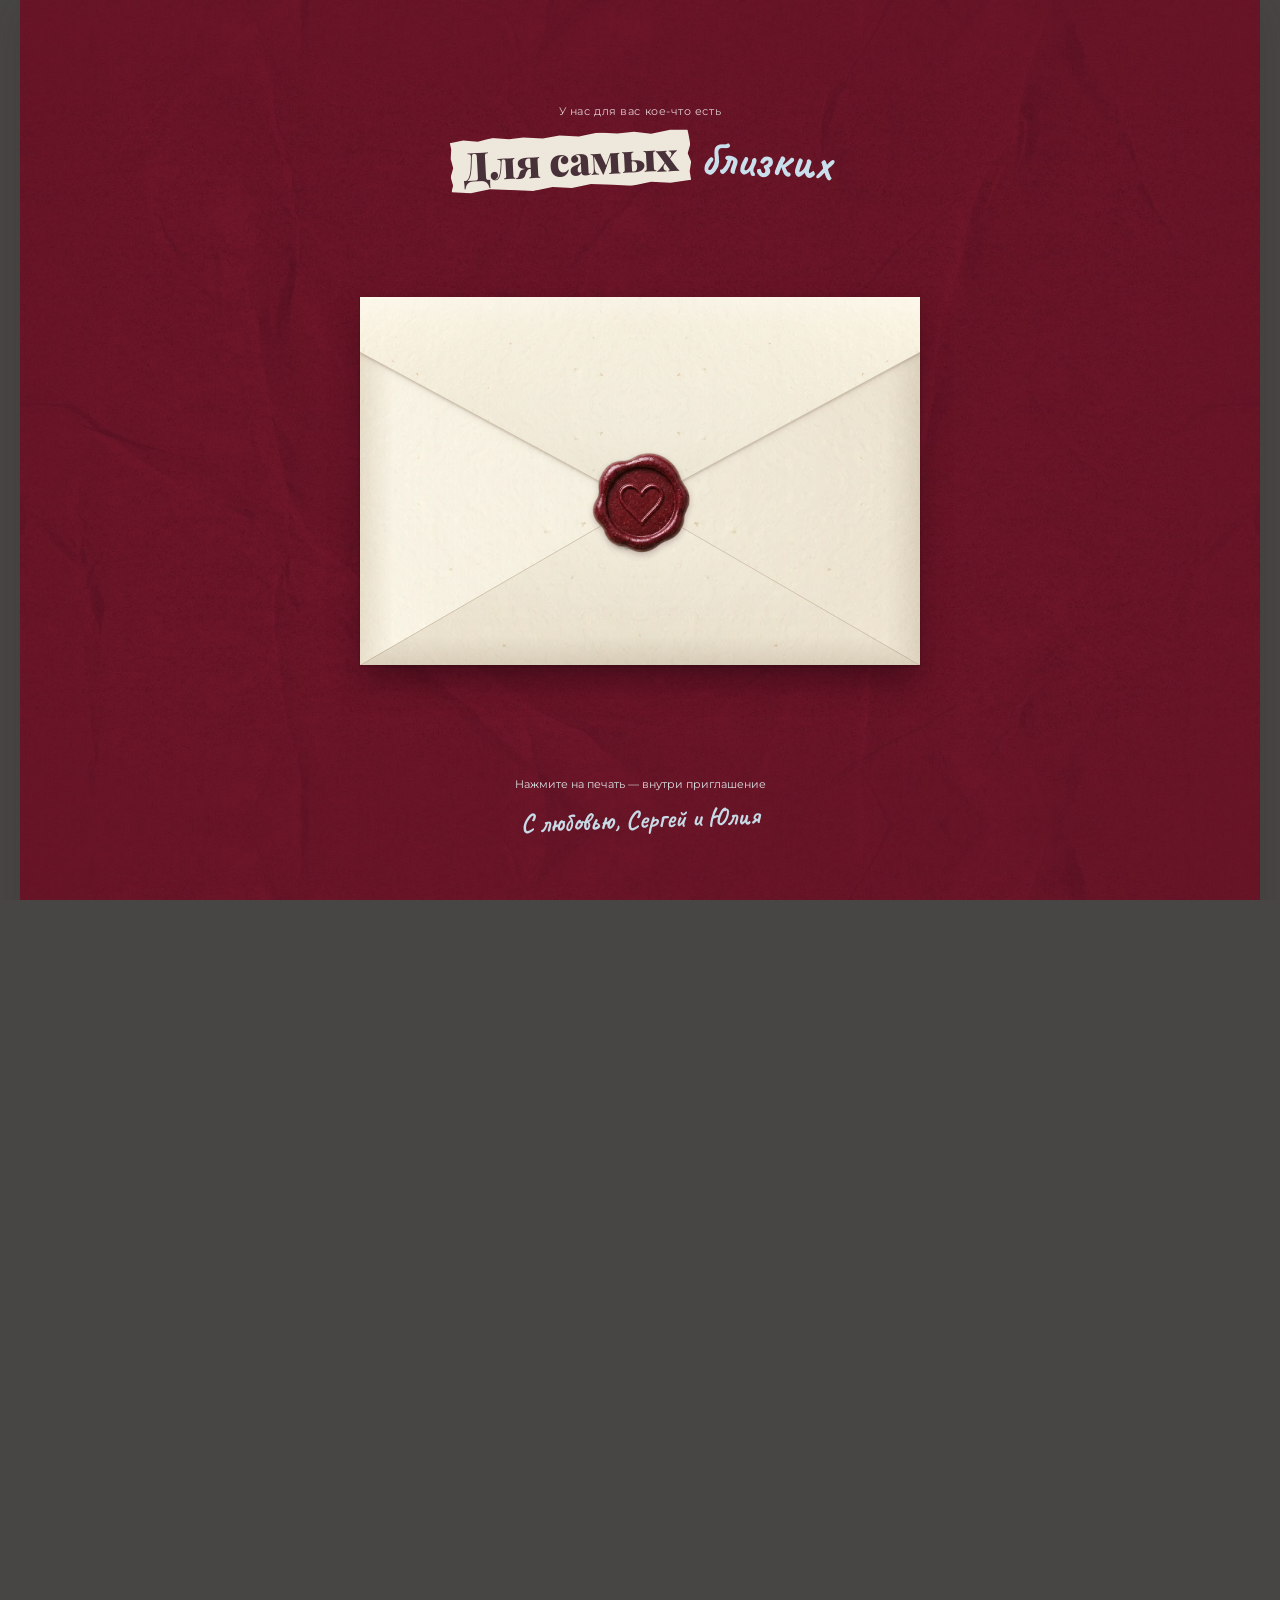
==== commit a336a681: "Add two-venue car route animation, dress-code carousel, RSVP songs, and layout updates" ====
--- a/index.html
+++ b/index.html
@@ -5,21 +5,21 @@
   <meta charset="UTF-8">
   <meta name="viewport" content="width=device-width, initial-scale=1.0">
   <meta name="description"
-    content="Приглашение на свадьбу Сергея и Юли — 5 августа 2027 года, Москва, усадьба Братцево. Будем счастливы разделить этот день с вами!">
+    content="Приглашение на свадьбу Сергея и Юлии — 5 августа 2027 года, Москва, усадьба Братцево. Будем счастливы разделить этот день с вами!">
   <meta name="theme-color" content="#681427">
-  <title>Сергей & Юля — Приглашение на свадьбу · 05.08.2027</title>
+  <title>Сергей & Юлия — Приглашение на свадьбу · 05.08.2027</title>
   <meta property="og:type" content="website">
   <meta property="og:locale" content="ru_RU">
-  <meta property="og:title" content="Сергей & Юля — Приглашение на свадьбу · 05.08.2027">
+  <meta property="og:title" content="Сергей & Юлия — Приглашение на свадьбу · 05.08.2027">
   <meta property="og:description"
     content="Для самых близких ♡ 5 августа 2027 года, Москва, старинная усадьба Братцево. Откройте конверт с приглашением!">
   <meta property="og:url" content="https://sergeynstrk.github.io/wedding-day-new/">
   <meta property="og:image" content="https://sergeynstrk.github.io/wedding-day-new/assets/og-preview.jpg">
   <meta property="og:image:width" content="1200">
   <meta property="og:image:height" content="630">
-  <meta property="og:image:alt" content="Приглашение на свадьбу Сергея и Юли — 05.08.2027">
+  <meta property="og:image:alt" content="Приглашение на свадьбу Сергея и Юлии — 05.08.2027">
   <meta name="twitter:card" content="summary_large_image">
-  <meta name="twitter:title" content="Сергей & Юля — Приглашение на свадьбу · 05.08.2027">
+  <meta name="twitter:title" content="Сергей & Юлия — Приглашение на свадьбу · 05.08.2027">
   <meta name="twitter:description" content="Для самых близких ♡ 5 августа 2027 года, Москва, усадьба Братцево.">
   <meta name="twitter:image" content="https://sergeynstrk.github.io/wedding-day-new/assets/og-preview.jpg">
   <link rel="icon"
@@ -1332,7 +1332,7 @@
             <p class="letter-top-label"><span>Приглашение</span></p>
             <div class="letter-couple">
               <h3 class="letter-names"><span class="letter-name-first">Сергей</span><span
-                  class="letter-amp">&amp;</span><span class="letter-name-second">Юля</span></h3>
+                  class="letter-amp">&amp;</span><span class="letter-name-second">Юлия</span></h3>
               <p class="letter-note">Разделите с нами этот день ♡</p>
             </div>
             <div class="letter-monogram-wrap">
@@ -1372,7 +1372,7 @@
 
       <footer class="envelope-caption">
         <p id="envelopeOpenHint">Нажмите на печать — внутри приглашение</p>
-        <span class="envelope-signature">С любовью, Сергей и Юля</span>
+        <span class="envelope-signature">С любовью, Сергей и Юлия</span>
       </footer>
     </div>
   </div>
@@ -1396,14 +1396,14 @@
 
       <!-- Главный заголовок: гирлянда «приглашение на СВАДЬБУ» с двумя голубями -->
       <h1 class="hero-garland-title">
-        <img class="hero-garland-img" src="./assets/hero-garland-doves.webp" alt="Приглашение на свадьбу Сергея и Юли"
+        <img class="hero-garland-img" src="./assets/hero-garland-doves.webp" alt="Приглашение на свадьбу Сергея и Юлии"
           width="1334" height="589" decoding="async" fetchpriority="high">
       </h1>
 
       <!-- Стикер пары по центру -->
       <div class="couple-photo-frame">
         <div class="couple-photo-inner">
-          <img src="./assets/couple-sticker.webp" alt="Сергей и Юля" width="800" height="713" decoding="async"
+          <img src="./assets/couple-sticker.webp" alt="Сергей и Юлия" width="800" height="713" decoding="async"
             fetchpriority="high">
         </div>
       </div>
@@ -1418,7 +1418,7 @@
           <span class="clip-body cut-scissor-4 bg-burgundy-rich" style="font-size: 1.5rem; padding: 8px 16px;">&</span>
         </span>
         <span class="scrap-clip" style="transform: rotate(-1.5deg);">
-          <span class="clip-body cut-scissor-5 bg-blue-powder" style="font-size: 1.85rem; padding: 8px 22px;">Юля</span>
+          <span class="clip-body cut-scissor-5 bg-blue-powder" style="font-size: 1.85rem; padding: 8px 22px;">Юлия</span>
         </span>
       </div>
 
@@ -1429,7 +1429,7 @@
         </span>
       </div>
       <div class="hero-details">
-        <time datetime="2027-08-05T12:00:00+03:00">5 августа 2027 · с 12:00</time>
+        <time datetime="2027-08-05T12:30:00+03:00">5 августа 2027 · с 12:30</time>
         <a href="#venue" class="hero-venue-link">Москва · усадьба Братцево ↓</a>
       </div>
     </section>
@@ -1483,7 +1483,7 @@
           </div>
           <h3 class="story-ticket-title">Зимняя дача и первая помощь</h3>
           <p class="story-ticket-text">Мы познакомились зимой на даче у друзей — всё началось с неловкого пореза пальца
-            и Юлиной первой помощи. Тот самый случай, когда маленькая неприятность обернулась большой любовью.</p>
+            и первой помощи Юлии. Тот самый случай, когда маленькая неприятность обернулась большой любовью.</p>
           <span class="story-ticket-note">зима · дача · забота ♡</span>
         </article>
         <article class="story-ticket story-tilt-2 cut-scissor-2">
@@ -1551,7 +1551,7 @@
           <img class="applique-pin" src="./assets/keepsakes/paper-pin.webp" alt="" width="160" height="160"
             loading="lazy" decoding="async" aria-hidden="true">
           <div class="photo-slot-frame">
-            <img src="./assets/story-photo-01.webp" alt="Наше фото 01 — Сергей и Юля" width="576" height="1024"
+            <img src="./assets/story-photo-01.webp" alt="Наше фото 01 — Сергей и Юлия" width="576" height="1024"
               loading="lazy" decoding="async">
           </div>
           <figcaption class="photo-slot-caption">Наше фото · 01 ♡</figcaption>
@@ -1560,7 +1560,7 @@
           <img class="applique-pin" src="./assets/keepsakes/paper-pin.webp" alt="" width="160" height="160"
             loading="lazy" decoding="async" aria-hidden="true">
           <div class="photo-slot-frame">
-            <img src="./assets/story-photo-02.webp" alt="Наше фото 02 — Сергей и Юля едят манго" width="768" height="1024"
+            <img src="./assets/story-photo-02.webp" alt="Наше фото 02 — Сергей и Юлия едят манго" width="768" height="1024"
               style="object-position: center 45%;" loading="lazy" decoding="async">
           </div>
           <figcaption class="photo-slot-caption">Наше фото · 02 ♡</figcaption>
@@ -1569,7 +1569,7 @@
           <img class="applique-pin" src="./assets/keepsakes/paper-pin.webp" alt="" width="160" height="160"
             loading="lazy" decoding="async" aria-hidden="true">
           <div class="photo-slot-frame">
-            <img src="./assets/story-photo-03.webp" alt="Наше фото 03 — Сергей и Юля зимой на катке" width="768" height="1024"
+            <img src="./assets/story-photo-03.webp" alt="Наше фото 03 — Сергей и Юлия зимой на катке" width="768" height="1024"
               style="object-position: center 62%;" loading="lazy" decoding="async">
           </div>
           <figcaption class="photo-slot-caption">Наше фото · 03 ♡</figcaption>
@@ -1580,7 +1580,7 @@
           <div class="photo-slot-frame">
             <video src="./assets/story-video-04.mp4" poster="./assets/story-photo-04.webp"
               autoplay muted loop playsinline preload="metadata"
-              aria-label="Наше видео 04 — Сергей и Юля"></video>
+              aria-label="Наше видео 04 — Сергей и Юлия"></video>
           </div>
           <figcaption class="photo-slot-caption">Наше фото · 04 ♡</figcaption>
         </figure>
@@ -1602,70 +1602,201 @@
             <span class="clip-body cut-scissor-1 bg-black-sans" style="font-size: 1.05rem;">МЕСТО ДЕЙСТВИЯ</span>
           </span>
           <span class="scrap-clip" style="transform: rotate(-2deg);">
-            <span class="clip-body cut-scissor-3 bg-blue-powder" style="font-size: 1.15rem;">МОСКВА</span>
+            <span class="clip-body cut-scissor-3 bg-blue-powder" style="font-size: 1.15rem;">МОСКВА · 2 ЛОКАЦИИ</span>
           </span>
         </div>
 
-        <h2 class="venue-heading" style="margin: 12px 0;">
-          <span class="scrap-clip" style="transform: rotate(1.2deg);">
-            <span class="clip-body cut-scissor-2 bg-burgundy-rich"
-              style="font-size: 1.75rem; padding: 10px 24px;">УСАДЬБА БРАТЦЕВО</span>
-          </span>
-        </h2>
-
-        <div class="venue-address-bar">
-          <span class="venue-copy-wrap">
-            <button type="button" class="venue-copy-btn cut-scissor-4" command="--copy" commandfor="venueAddressText"
-              aria-label="Скопировать адрес: Москва, Светлогорский проезд, 13" title="Нажмите, чтобы скопировать адрес">
-              <svg class="venue-pin-svg" aria-hidden="true" width="16" height="16" viewBox="0 0 24 24" fill="none"
-                stroke="currentColor" stroke-width="2.2" stroke-linecap="round" stroke-linejoin="round">
-                <path d="M20 10c0 6-8 12-8 12s-8-6-8-12a8 8 0 0 1 16 0Z" />
-                <circle cx="12" cy="10" r="3" />
+        <div class="venue-locations-stack" id="venueLocationsStack">
+          <!-- Анимированный маршрут с машинкой от Усадьбы Муравьёвых до Усадьбы Братцево -->
+          <div class="venue-route-layer" id="venueRouteLayer" aria-hidden="true">
+            <svg class="venue-route-svg" id="venueRouteSvg" fill="none" overflow="visible">
+              <path id="venueRouteTrack" class="venue-route-track" d="" />
+              <path id="venueRouteProgress" class="venue-route-progress" d="" />
+            </svg>
+            <span class="venue-route-car" id="venueRouteCar" hidden>
+              <svg viewBox="0 0 88 46" width="106" height="56" fill="none" aria-hidden="true">
+                <!-- Развевающиеся ленты позади заднего бампера (ч/б графика тушью) -->
+                <path d="M18 16 C12 13.5, 8 17.5, 2.5 15.2" stroke="#ffffff" stroke-width="1.8" stroke-linecap="round"/>
+                <path d="M18 23 C12 21, 8 25, 2 23" stroke="#ffffff" stroke-width="1.8" stroke-linecap="round"/>
+                <path d="M18 30 C12 32.5, 8 28.5, 2.5 30.8" stroke="#ffffff" stroke-width="1.8" stroke-linecap="round"/>
+                <circle cx="4" cy="15.4" r="1.7" fill="#ffffff" stroke="#141011" stroke-width="1.2"/>
+                <circle cx="3.2" cy="23" r="1.7" fill="#ffffff" stroke="#141011" stroke-width="1.2"/>
+                <circle cx="4" cy="30.6" r="1.7" fill="#ffffff" stroke="#141011" stroke-width="1.2"/>
+
+                <!-- Задний и передний бамперы -->
+                <path d="M19.2 13 C17.2 18, 17.2 28, 19.2 33" stroke="#ffffff" stroke-width="3.2" stroke-linecap="round"/>
+                <path d="M19.2 13 C17.2 18, 17.2 28, 19.2 33" stroke="#141011" stroke-width="1.6" stroke-linecap="round"/>
+                <path d="M81.2 13.5 C83.6 18.5, 83.6 27.5, 81.2 32.5" stroke="#ffffff" stroke-width="3.2" stroke-linecap="round"/>
+                <path d="M81.2 13.5 C83.6 18.5, 83.6 27.5, 81.2 32.5" stroke="#141011" stroke-width="1.6" stroke-linecap="round"/>
+
+                <!-- Рельефные классические крылья (4 арки колёс ретро-авто) -->
+                <path d="M23 9.5 C26 6.8, 35 6.8, 38 9.8 L38 11.8 L23 11.8 Z" fill="#ffffff" stroke="#141011" stroke-width="2" stroke-linejoin="round"/>
+                <path d="M23 36.5 C26 39.2, 35 39.2, 38 36.2 L38 34.2 L23 34.2 Z" fill="#ffffff" stroke="#141011" stroke-width="2" stroke-linejoin="round"/>
+                <path d="M61 9.8 C64.5 6.4, 74.5 6.8, 78 10.5 L76.5 12.2 L61 12.2 Z" fill="#ffffff" stroke="#141011" stroke-width="2" stroke-linejoin="round"/>
+                <path d="M61 36.2 C64.5 39.6, 74.5 39.2, 78 35.5 L76.5 33.8 L61 33.8 Z" fill="#ffffff" stroke="#141011" stroke-width="2" stroke-linejoin="round"/>
+
+                <!-- Боковые зеркала -->
+                <ellipse cx="56" cy="8" rx="2.5" ry="1.6" fill="#ffffff" stroke="#141011" stroke-width="1.5"/>
+                <ellipse cx="56" cy="38" rx="2.5" ry="1.6" fill="#ffffff" stroke="#141011" stroke-width="1.5"/>
+
+                <!-- Основной кузов ретро-автомобиля -->
+                <path d="M21 13.5 C21 10.8, 23.5 9.8, 28 9.8 H64 C71 9.8, 79 11.2, 80.5 15.5 C81.3 18.2, 81.3 27.8, 80.5 30.5 C79 34.8, 71 36.2, 64 36.2 H28 C23.5 36.2, 21 35.2, 21 32.5 Z" fill="#ffffff" stroke="#141011" stroke-width="2.4" stroke-linejoin="round"/>
+
+                <!-- Свадебные V-ленты на капоте (ч/б) -->
+                <path d="M59 12.2 L79 23 L59 33.8" stroke="#141011" stroke-width="1.6" stroke-linecap="round" stroke-linejoin="round"/>
+                <path d="M60.8 14.6 L75.8 23 L60.8 31.4" stroke="#141011" stroke-width="1.1" stroke-linecap="round" stroke-linejoin="round" stroke-dasharray="2.5 2"/>
+
+                <!-- Ч/б букетик роз на капоте -->
+                <ellipse cx="68.2" cy="19.6" rx="2.2" ry="1.1" transform="rotate(-24 68.2 19.6)" fill="#ffffff" stroke="#141011" stroke-width="1.2"/>
+                <ellipse cx="68.2" cy="26.4" rx="2.2" ry="1.1" transform="rotate(24 68.2 26.4)" fill="#ffffff" stroke="#141011" stroke-width="1.2"/>
+                <circle cx="71.2" cy="23" r="2.5" fill="#ffffff" stroke="#141011" stroke-width="1.4"/>
+                <circle cx="67.8" cy="21.5" r="1.9" fill="#ffffff" stroke="#141011" stroke-width="1.3"/>
+                <circle cx="67.8" cy="24.5" r="1.9" fill="#ffffff" stroke="#141011" stroke-width="1.3"/>
+
+                <!-- Заднее стекло -->
+                <path d="M28.5 14 C30.5 13, 33 13.3, 34 14.5 V31.5 C33 32.7, 30.5 33, 28.5 32 C27 27.6, 27 18.4, 28.5 14 Z" fill="#141011" stroke="#141011" stroke-width="1.4"/>
+
+                <!-- Чистая крыша (без колец) -->
+                <rect x="34" y="13.5" width="19.5" height="19" rx="3.8" fill="#ffffff" stroke="#141011" stroke-width="1.8"/>
+
+                <!-- Лобовое стекло -->
+                <path d="M53.5 14 C56.2 13.7, 58.6 14.8, 60.2 16.2 V29.8 C58.6 31.2, 56.2 32.3, 53.5 32 V14 Z" fill="#141011" stroke="#141011" stroke-width="1.4"/>
+
+                <!-- Круглые передние фары -->
+                <circle cx="78.8" cy="14.2" r="2.6" fill="#ffffff" stroke="#141011" stroke-width="1.6"/>
+                <circle cx="78.8" cy="31.8" r="2.6" fill="#ffffff" stroke="#141011" stroke-width="1.6"/>
+
+                <!-- Задние габариты -->
+                <rect x="20.2" y="13" width="2" height="4.8" rx="0.9" fill="#141011"/>
+                <rect x="20.2" y="28.2" width="2" height="4.8" rx="0.9" fill="#141011"/>
               </svg>
-              <span id="venueAddressText" class="venue-address-text">Москва, Светлогорский проезд, 13</span>
-              <span class="venue-copy-icon-box" aria-hidden="true">
-                <svg class="copy-icon copy-icon-default" width="16" height="16" viewBox="0 0 24 24"
-                  fill="none" stroke="currentColor" stroke-width="2.2" stroke-linecap="round" stroke-linejoin="round">
-                  <rect width="14" height="14" x="8" y="8" rx="2" ry="2" />
-                  <path d="M4 16c-1.1 0-2-.9-2-2V4c0-1.1.9-2 2-2h10c1.1 0 2 .9 2 2" />
-                </svg>
-                <svg class="copy-icon copy-icon-check" width="16" height="16" viewBox="0 0 24 24"
-                  fill="none" stroke="currentColor" stroke-width="2.6" stroke-linecap="round" stroke-linejoin="round">
-                  <polyline points="20 6 9 17 4 12" />
-                </svg>
+            </span>
+          </div>
+
+          <!-- Локация 1: Регистрация брака (12:30) -->
+          <article class="venue-location-block venue-location-secondary">
+            <h2 class="venue-heading venue-heading-sub">
+              <span class="scrap-clip" style="transform: rotate(1deg);">
+                <span class="clip-body cut-scissor-1 bg-burgundy-rich"
+                  style="font-size: 1.45rem; padding: 8px 20px;">УСАДЬБА МУРАВЬЁВЫХ</span>
               </span>
-            </button>
-            <span class="venue-copy-tip" role="status"></span>
-          </span>
-        </div>
-
-        <!-- Иллюстрация Братцево по фотографии пользователя -->
-        <div class="venue-photo-wrapper venue-illustration">
-          <img loading="lazy" decoding="async" src="./assets/bratsevo-icon.webp"
-            alt="Усадьба Братцево: фасад с куполом, балконом и колоннами — рисунок по фотографии" width="840"
-            height="349">
-        </div>
-
-        <p
-          style="font-size: 1.05rem; margin: 16px 0; max-width: 740px; line-height: 1.6; color: var(--ink-soft); font-weight: 500;">
-          Встречаемся в усадьбе Братцево в Москве, чтобы разделить с вами наш день: обнять близких, сказать самое важное
-          и отпраздновать начало нашей семьи.
-        </p>
-
-        <div style="margin-top: 6px;">
-          <span class="cute-scribble cute-scribble-blue" style="transform: rotate(-1.5deg);">
-            * наш день в кругу самых близких ♡
-          </span>
-        </div>
-
-        <div class="btn-actions-row">
-          <button type="button" class="btn-paper-scrap btn-paper-blue" onclick="addToCalendarByDevice()">
-            Добавить в календарь
-          </button>
-          <a href="https://yandex.ru/maps/?text=Усадьба+Братцево+Светлогорский+проезд+13" target="_blank"
-            rel="noopener noreferrer" class="btn-paper-scrap btn-paper-burgundy">
-            Маршрут на карте ↗
-          </a>
+            </h2>
+            <div class="venue-location-kicker">
+              <span class="scrap-clip" style="transform: rotate(-1.2deg);">
+                <span class="clip-body cut-scissor-4 bg-white-serif venue-kicker-badge">01 · РЕГИСТРАЦИЯ БРАКА · 12:30</span>
+              </span>
+            </div>
+            <div class="venue-address-bar">
+              <span class="venue-copy-wrap">
+                <button type="button" class="venue-copy-btn cut-scissor-2" command="--copy" commandfor="venueAddressMuravyov"
+                  aria-label="Скопировать адрес: Москва, ул. Старая Басманная, 23/9с1" title="Нажмите, чтобы скопировать адрес">
+                  <svg class="venue-pin-svg" aria-hidden="true" width="16" height="16" viewBox="0 0 24 24" fill="none"
+                    stroke="currentColor" stroke-width="2.2" stroke-linecap="round" stroke-linejoin="round">
+                    <path d="M20 10c0 6-8 12-8 12s-8-6-8-12a8 8 0 0 1 16 0Z" />
+                    <circle cx="12" cy="10" r="3" />
+                  </svg>
+                  <span id="venueAddressMuravyov" class="venue-address-text">Москва, ул. Старая Басманная, 23/9с1</span>
+                  <span class="venue-copy-icon-box" aria-hidden="true">
+                    <svg class="copy-icon copy-icon-default" width="16" height="16" viewBox="0 0 24 24"
+                      fill="none" stroke="currentColor" stroke-width="2.2" stroke-linecap="round" stroke-linejoin="round">
+                      <rect width="14" height="14" x="8" y="8" rx="2" ry="2" />
+                      <path d="M4 16c-1.1 0-2-.9-2-2V4c0-1.1.9-2 2-2h10c1.1 0 2 .9 2 2" />
+                    </svg>
+                    <svg class="copy-icon copy-icon-check" width="16" height="16" viewBox="0 0 24 24"
+                      fill="none" stroke="currentColor" stroke-width="2.6" stroke-linecap="round" stroke-linejoin="round">
+                      <polyline points="20 6 9 17 4 12" />
+                    </svg>
+                  </span>
+                </button>
+                <span class="venue-copy-tip" role="status"></span>
+              </span>
+            </div>
+
+            <!-- Иллюстрация Усадьбы Муравьёвых в том же стиле, что и Братцево -->
+            <div class="venue-photo-wrapper venue-illustration">
+              <img loading="lazy" decoding="async" src="./assets/muravyov-icon.webp"
+                alt="Усадьба Муравьёвых-Апостолов: классический фасад с шестью колоннами и фронтоном — рисунок по фотографии" width="840"
+                height="358">
+            </div>
+
+            <p class="venue-location-desc">
+              Здесь состоится наша торжественная регистрация брака.
+            </p>
+            <div class="btn-actions-row venue-location-actions">
+              <a href="https://yandex.ru/maps/?text=Москва+Старая+Басманная+23%2F9с1" target="_blank"
+                rel="noopener noreferrer" class="btn-paper-scrap btn-paper-blue">
+                Маршрут на карте ↗
+              </a>
+            </div>
+          </article>
+
+          <!-- Локация 2: Фуршет и банкет (15:00) -->
+          <article class="venue-location-block venue-location-main">
+            <h2 class="venue-heading" style="margin: 10px 0;">
+              <span class="scrap-clip" style="transform: rotate(-1deg);">
+                <span class="clip-body cut-scissor-2 bg-burgundy-rich"
+                  style="font-size: 1.75rem; padding: 10px 24px;">УСАДЬБА БРАТЦЕВО</span>
+              </span>
+            </h2>
+            <div class="venue-location-kicker">
+              <span class="scrap-clip" style="transform: rotate(1.1deg);">
+                <span class="clip-body cut-scissor-3 bg-white-serif venue-kicker-badge">02 · ФУРШЕТ И БАНКЕТ · 15:00</span>
+              </span>
+            </div>
+
+            <div class="venue-address-bar">
+              <span class="venue-copy-wrap">
+                <button type="button" class="venue-copy-btn cut-scissor-4" command="--copy" commandfor="venueAddressText"
+                  aria-label="Скопировать адрес: Москва, Светлогорский проезд, 13" title="Нажмите, чтобы скопировать адрес">
+                  <svg class="venue-pin-svg" aria-hidden="true" width="16" height="16" viewBox="0 0 24 24" fill="none"
+                    stroke="currentColor" stroke-width="2.2" stroke-linecap="round" stroke-linejoin="round">
+                    <path d="M20 10c0 6-8 12-8 12s-8-6-8-12a8 8 0 0 1 16 0Z" />
+                    <circle cx="12" cy="10" r="3" />
+                  </svg>
+                  <span id="venueAddressText" class="venue-address-text">Москва, Светлогорский проезд, 13</span>
+                  <span class="venue-copy-icon-box" aria-hidden="true">
+                    <svg class="copy-icon copy-icon-default" width="16" height="16" viewBox="0 0 24 24"
+                      fill="none" stroke="currentColor" stroke-width="2.2" stroke-linecap="round" stroke-linejoin="round">
+                      <rect width="14" height="14" x="8" y="8" rx="2" ry="2" />
+                      <path d="M4 16c-1.1 0-2-.9-2-2V4c0-1.1.9-2 2-2h10c1.1 0 2 .9 2 2" />
+                    </svg>
+                    <svg class="copy-icon copy-icon-check" width="16" height="16" viewBox="0 0 24 24"
+                      fill="none" stroke="currentColor" stroke-width="2.6" stroke-linecap="round" stroke-linejoin="round">
+                      <polyline points="20 6 9 17 4 12" />
+                    </svg>
+                  </span>
+                </button>
+                <span class="venue-copy-tip" role="status"></span>
+              </span>
+            </div>
+
+            <!-- Иллюстрация Братцево по фотографии пользователя -->
+            <div class="venue-photo-wrapper venue-illustration">
+              <img loading="lazy" decoding="async" src="./assets/bratsevo-icon.webp"
+                alt="Усадьба Братцево: фасад с куполом, балконом и колоннами — рисунок по фотографии" width="840"
+                height="349">
+            </div>
+
+            <p class="venue-location-desc">
+              После регистрации встречаемся в усадьбе Братцево, чтобы разделить с вами наш день: обнять близких, сказать самое важное и отпраздновать начало нашей семьи.
+            </p>
+
+            <div style="margin-top: 6px;">
+              <span class="cute-scribble cute-scribble-blue" style="transform: rotate(-1.5deg);">
+                * наш день в кругу самых близких ♡
+              </span>
+            </div>
+
+            <div class="btn-actions-row venue-location-actions">
+              <button type="button" class="btn-paper-scrap btn-paper-blue" onclick="addToCalendarByDevice()">
+                Добавить в календарь
+              </button>
+              <a href="https://yandex.ru/maps/?text=Усадьба+Братцево+Светлогорский+проезд+13" target="_blank"
+                rel="noopener noreferrer" class="btn-paper-scrap btn-paper-burgundy">
+                Маршрут на карте ↗
+              </a>
+            </div>
+          </article>
         </div>
       </section>
     </div>
@@ -1715,98 +1846,146 @@
           <span class="ob-timeline-dot"></span>
         </span>
 
-        <!-- 1: Сбор гостей -->
+        <!-- 1: Регистрация брака -->
         <div class="sm-timing__item item-1">
           <div class="item-top-row">
             <span class="num-cutout-box b1">1</span>
             <span class="scrap-clip" style="transform: rotate(2deg);">
               <span class="clip-body cut-scissor-1 bg-burgundy-rich"
-                style="font-size: 1.35rem; padding: 6px 14px;">12:00</span>
+                style="font-size: 1.35rem; padding: 6px 14px;">12:30</span>
             </span>
           </div>
-          <img loading="lazy" decoding="async" class="timing-icon-cutout" src="./assets/timing-welcome.svg"
-            alt="Сбор гостей: приветственные бокалы игристого" width="1536" height="1024">
+          <img loading="lazy" decoding="async" class="timing-icon-cutout" src="./assets/timing-rings.webp"
+            alt="Регистрация брака: обручальные кольца" width="720" height="480">
           <div class="timing-text-box">
             <span class="scrap-clip" style="transform: rotate(-1.5deg);">
-              <span class="clip-body cut-scissor-2 bg-white-serif" style="font-size: 1.25rem;">СБОР ГОСТЕЙ</span>
+              <span class="clip-body cut-scissor-2 bg-white-serif" style="font-size: 1.25rem;">РЕГИСТРАЦИЯ БРАКА</span>
             </span>
             <span class="scrap-clip" style="transform: rotate(1.8deg);">
-              <span class="clip-body cut-scissor-3 bg-news-typewriter">Аперитив на веранде</span>
+              <span class="clip-body cut-scissor-3 bg-news-typewriter">Усадьба Муравьёвых</span>
             </span>
             <span class="cute-scribble cute-scribble-blue" style="transform: rotate(-2deg); margin-top: 4px;">
-              бокалы игристого и лёгкая музыка ♡
+              собираемся на церемонию — приготовьте платочки для радости! ♡
             </span>
           </div>
         </div>
 
-        <!-- 2: Церемония -->
+        <!-- 2: Фуршет -->
         <div class="sm-timing__item item-2">
           <div class="item-top-row">
             <span class="num-cutout-box b2">2</span>
             <span class="scrap-clip" style="transform: rotate(-2.5deg);">
               <span class="clip-body cut-scissor-2 bg-blue-powder"
-                style="font-size: 1.35rem; padding: 6px 14px;">12:30</span>
+                style="font-size: 1.35rem; padding: 6px 14px;">15:00</span>
             </span>
           </div>
-          <img loading="lazy" decoding="async" class="timing-icon-cutout" src="./assets/timing-rings.webp"
-            alt="Церемония регистрации: обручальные кольца" width="720" height="480">
+          <img loading="lazy" decoding="async" class="timing-icon-cutout" src="./assets/timing-welcome.svg"
+            alt="Фуршет: приветственные бокалы игристого" width="1536" height="1024">
           <div class="timing-text-box">
             <span class="scrap-clip" style="transform: rotate(2deg);">
-              <span class="clip-body cut-scissor-4 bg-white-serif" style="font-size: 1.25rem;">ЦЕРЕМОНИЯ</span>
+              <span class="clip-body cut-scissor-4 bg-white-serif" style="font-size: 1.25rem;">ФУРШЕТ</span>
             </span>
             <span class="scrap-clip" style="transform: rotate(-1.5deg);">
-              <span class="clip-body cut-scissor-5 bg-news-typewriter">Клятвы и кольца</span>
+              <span class="clip-body cut-scissor-5 bg-news-typewriter">Усадьба Братцево</span>
             </span>
             <span class="cute-scribble" style="transform: rotate(2deg); margin-top: 4px;">
-              приготовьте платочки для радости! ♡
+              бокалы игристого, лёгкая музыка и тёплые объятия ♡
             </span>
           </div>
         </div>
 
-        <!-- 3: Банкет -->
+        <!-- 3: Начало банкета -->
         <div class="sm-timing__item item-3">
           <div class="item-top-row">
             <span class="num-cutout-box b3">3</span>
             <span class="scrap-clip" style="transform: rotate(2deg);">
               <span class="clip-body cut-scissor-3 bg-burgundy-rich"
-                style="font-size: 1.35rem; padding: 6px 14px;">13:30</span>
+                style="font-size: 1.35rem; padding: 6px 14px;">16:00</span>
             </span>
           </div>
           <img loading="lazy" decoding="async" class="timing-icon-cutout" src="./assets/timing-dinner.webp"
-            alt="Званый ужин: праздничный стол" width="720" height="480">
+            alt="Начало банкета: праздничный стол" width="720" height="480">
           <div class="timing-text-box">
             <span class="scrap-clip" style="transform: rotate(-2deg);">
-              <span class="clip-body cut-scissor-1 bg-white-serif" style="font-size: 1.25rem;">ЗВАНЫЙ УЖИН</span>
+              <span class="clip-body cut-scissor-1 bg-white-serif" style="font-size: 1.25rem;">НАЧАЛО БАНКЕТА</span>
             </span>
             <span class="scrap-clip" style="transform: rotate(1.5deg);">
-              <span class="clip-body cut-scissor-4 bg-news-typewriter">Ужин при свечах</span>
+              <span class="clip-body cut-scissor-4 bg-news-typewriter">Праздничный ужин</span>
             </span>
             <span class="cute-scribble cute-scribble-blue" style="transform: rotate(-2.5deg); margin-top: 4px;">
-              тосты, живая музыка и смех ♡
+              тосты, живая музыка, танцы и смех ♡
             </span>
           </div>
         </div>
 
-        <!-- 4: Завершение -->
+        <!-- 4: Торт -->
         <div class="sm-timing__item item-4">
           <div class="item-top-row">
             <span class="num-cutout-box b4">4</span>
             <span class="scrap-clip" style="transform: rotate(-2deg);">
               <span class="clip-body cut-scissor-4 bg-blue-powder"
-                style="font-size: 1.35rem; padding: 6px 14px;">23:00</span>
+                style="font-size: 1.35rem; padding: 6px 14px;">20:30</span>
             </span>
           </div>
           <img loading="lazy" decoding="async" class="timing-icon-cutout" src="./assets/timing-cake.webp"
-            alt="Завершение вечера: свадебный торт и бенгальские огни" width="720" height="658">
+            alt="Свадебный торт" width="720" height="658">
           <div class="timing-text-box">
             <span class="scrap-clip" style="transform: rotate(2deg);">
-              <span class="clip-body cut-scissor-5 bg-white-serif" style="font-size: 1.25rem;">ФИНАЛ ВЕЧЕРА</span>
+              <span class="clip-body cut-scissor-5 bg-white-serif" style="font-size: 1.25rem;">ТОРТ</span>
             </span>
             <span class="scrap-clip" style="transform: rotate(-1.5deg);">
-              <span class="clip-body cut-scissor-2 bg-news-typewriter">Торт и огни</span>
+              <span class="clip-body cut-scissor-2 bg-news-typewriter">Сладкая традиция</span>
             </span>
             <span class="cute-scribble" style="transform: rotate(1.8deg); margin-top: 4px;">
-              бенгальские огни под звёздами
+              вынос и разрезание свадебного торта ♡
+            </span>
+          </div>
+        </div>
+
+        <!-- 5: Пиротехника или бенгальские огни -->
+        <div class="sm-timing__item item-5">
+          <div class="item-top-row">
+            <span class="num-cutout-box b5">5</span>
+            <span class="scrap-clip" style="transform: rotate(2deg);">
+              <span class="clip-body cut-scissor-1 bg-burgundy-rich"
+                style="font-size: 1.35rem; padding: 6px 14px;">20:45</span>
+            </span>
+          </div>
+          <img loading="lazy" decoding="async" class="timing-icon-cutout" src="./assets/timing-sparklers.svg"
+            alt="Пиротехника и бенгальские огни" width="1536" height="1024">
+          <div class="timing-text-box">
+            <span class="scrap-clip" style="transform: rotate(-1.5deg);">
+              <span class="clip-body cut-scissor-3 bg-white-serif" style="font-size: 1.25rem;">БЕНГАЛЬСКИЕ ОГНИ</span>
+            </span>
+            <span class="scrap-clip" style="transform: rotate(1.6deg);">
+              <span class="clip-body cut-scissor-5 bg-news-typewriter">Пиротехника и искры</span>
+            </span>
+            <span class="cute-scribble cute-scribble-blue" style="transform: rotate(-2deg); margin-top: 4px;">
+              зажигаем огни на закате в кругу близких ♡
+            </span>
+          </div>
+        </div>
+
+        <!-- 6: Окончание вечера -->
+        <div class="sm-timing__item item-6">
+          <div class="item-top-row">
+            <span class="num-cutout-box b6">6</span>
+            <span class="scrap-clip" style="transform: rotate(-2deg);">
+              <span class="clip-body cut-scissor-2 bg-blue-powder"
+                style="font-size: 1.35rem; padding: 6px 14px;">22:00</span>
+            </span>
+          </div>
+          <img loading="lazy" decoding="async" class="timing-icon-cutout" src="./assets/timing-finale.svg"
+            alt="Окончание вечера под звёздами" width="1536" height="1024">
+          <div class="timing-text-box">
+            <span class="scrap-clip" style="transform: rotate(1.8deg);">
+              <span class="clip-body cut-scissor-4 bg-white-serif" style="font-size: 1.25rem;">ОКОНЧАНИЕ ВЕЧЕРА</span>
+            </span>
+            <span class="scrap-clip" style="transform: rotate(-1.5deg);">
+              <span class="clip-body cut-scissor-1 bg-news-typewriter">Тёплые объятия</span>
+            </span>
+            <span class="cute-scribble" style="transform: rotate(1.5deg); margin-top: 4px;">
+              спасибо, что разделили этот день с нами ♡
             </span>
           </div>
         </div>
@@ -1840,120 +2019,368 @@
           </span>
         </h2>
 
-        <p
-          style="font-size: 1.05rem; margin: 18px auto; max-width: 640px; text-align: center; color: var(--ink-soft); line-height: 1.6; font-weight: 500;">
-          Мы готовимся к нашему незабываемому дню и будем невероятно счастливы видеть вас в элегантных нарядах главных
-          оттенков торжества:
-        </p>
-
-        <!-- Образцы палитры (интерактивные свотчи ткани с неровным резом) -->
-        <div class="palette-swatches" role="group" aria-label="Оттенки дресс-кода">
-          <button type="button" class="swatch-card" data-swatch-color="burgundy" data-swatch-label="Бордо"
-            aria-pressed="false">
-            <span class="swatch-color" style="background: #681427;"></span>
-            <span class="swatch-name">БОРДО</span>
-          </button>
-          <button type="button" class="swatch-card" data-swatch-color="blue" data-swatch-label="Голубой"
-            aria-pressed="false">
-            <span class="swatch-color" style="background: #9dc2df;"></span>
-            <span class="swatch-name">ГОЛУБОЙ</span>
-          </button>
-          <button type="button" class="swatch-card" data-swatch-color="milk" data-swatch-label="Молочный"
-            aria-pressed="false">
-            <span class="swatch-color" style="background: #ffffff; border: 1px solid #d5cbbe;"></span>
-            <span class="swatch-name">МОЛОЧНЫЙ</span>
-          </button>
-          <button type="button" class="swatch-card" data-swatch-color="champagne" data-swatch-label="Шампань"
-            aria-pressed="false">
-            <span class="swatch-color" style="background: #ebd8b7;"></span>
-            <span class="swatch-name">ШАМПАНЬ</span>
-          </button>
-          <button type="button" class="swatch-card" data-swatch-color="graphite" data-swatch-label="Графит"
-            aria-pressed="false">
-            <span class="swatch-color" style="background: #1a1617;"></span>
-            <span class="swatch-name">ГРАФИТ</span>
-          </button>
+        <div class="dress-style-callout">
+          <span class="dress-style-tag">НАШ СТИЛЬ:</span>
+          <span class="dress-style-title">Усадебная романтика</span>
+          <span class="dress-style-note">(бельевой, корсетный, с кружевом)</span>
         </div>
-        <p class="palette-interactive-hint" id="paletteHint" role="status" aria-live="polite">
-          Нажмите на любой оттенок, чтобы выделить образы в этом цвете ↓
-        </p>
-
-        <!-- Вырезки фасонов для дам и кавалеров -->
-        <div class="dress-notes-grid">
-          <div class="dress-note-box cut-scissor-3">
-            <span class="scrap-clip" style="transform: rotate(-2deg);">
-              <span class="clip-body cut-scissor-1 bg-black-sans" style="font-size: 0.95rem; margin-bottom: 8px;">01 /
-                ДЛЯ ДАМ</span>
-            </span>
-            <div class="dress-collage dress-collage-women" role="group"
-              aria-label="Примеры женских нарядов во всех цветах палитры">
-              <figure class="dress-collage-item" data-outfit-color="graphite">
-                <img loading="lazy" decoding="async" src="./assets/dress-graphite.webp"
-                  alt="Пример дресс-кода: графитовое вечернее платье" width="594" height="981">
-              </figure>
-              <figure class="dress-collage-item" data-outfit-color="burgundy">
-                <img loading="lazy" decoding="async" src="./assets/dress-burgundy.webp"
-                  alt="Пример дресс-кода: длинное бордовое платье" width="735" height="1030">
-              </figure>
-              <figure class="dress-collage-item" data-outfit-color="blue">
-                <img loading="lazy" decoding="async" src="./assets/dress-blue.webp"
-                  alt="Пример дресс-кода: пудрово-голубое платье" width="680" height="1014">
-              </figure>
-              <figure class="dress-collage-item" data-outfit-color="champagne">
-                <img loading="lazy" decoding="async" src="./assets/dress-champagne.webp"
-                  alt="Пример дресс-кода: шёлковое платье цвета шампань" width="684" height="1026">
-              </figure>
-              <figure class="dress-collage-item" data-outfit-color="milk">
-                <img loading="lazy" decoding="async" src="./assets/dress-milk.webp"
-                  alt="Пример дресс-кода: молочное вечернее платье" width="736" height="1104">
-              </figure>
+
+        <!-- Бумажная папка-досье с разделительными ярлычками и внутренними полями -->
+        <div class="dress-folder">
+          <div class="dress-gender-tabs" role="tablist" aria-label="Выбор дресс-кода">
+            <button type="button" role="tab" id="dressTabWomen" class="dress-tab-btn"
+              aria-selected="true" data-dress-tab="women">
+              <span class="dress-tab-num">01 /</span> Для девушек
+            </button>
+            <button type="button" role="tab" id="dressTabMen" class="dress-tab-btn"
+              aria-selected="false" tabindex="-1" data-dress-tab="men">
+              <span class="dress-tab-num">02 /</span> Для мужчин
+            </button>
+          </div>
+
+          <div class="dress-folder-body">
+            <!-- ПАНЕЛЬ 1: ДЛЯ ДЕВУШЕК -->
+            <div id="dressPanelWomen" class="dress-tab-panel" role="tabpanel" aria-labelledby="dressTabWomen">
+              <div class="dress-folder-sheet">
+                <p class="dress-panel-lead dress-panel-lead-burgundy">
+                  Просим по возможности избегать в нарядах чёрных и белых цветов — мы очень старались сделать торжество красивым и будем признательны, если в своих образах вы поддержите цветовую гамму праздника.
+                </p>
+                <p class="dress-panel-sublead">
+                  Для вашего удобства мы собрали примеры нарядов, которыми вы можете вдохновиться при создании своего образа:
+                </p>
+
+                <!-- Крупные карточки-образцы всех цветов референсов + 2 стоп-цвета с перечёркиванием -->
+                <div class="palette-swatches dress-swatches-large" role="group" aria-label="Палитра дресс-кода и нежелательные цвета">
+                  <button type="button" class="swatch-card cut-scissor-1" data-jump-slide="1" aria-label="Показать образ в цвете Мятный">
+                    <span class="swatch-color" style="background: #9bb9a5;"></span>
+                    <span class="swatch-name">МЯТНЫЙ</span>
+                  </button>
+                  <button type="button" class="swatch-card cut-scissor-2" data-jump-slide="2" aria-label="Показать образ в цвете Шалфей">
+                    <span class="swatch-color" style="background: #a1af91;"></span>
+                    <span class="swatch-name">ШАЛФЕЙ</span>
+                  </button>
+                  <button type="button" class="swatch-card cut-scissor-3" data-jump-slide="3" aria-label="Показать образ в цвете Пыльная роза">
+                    <span class="swatch-color" style="background: #cc9e9a;"></span>
+                    <span class="swatch-name">ПЫЛЬНАЯ РОЗА</span>
+                  </button>
+                  <button type="button" class="swatch-card cut-scissor-4" data-jump-slide="7" aria-label="Показать образ в цвете Льдистый голубой">
+                    <span class="swatch-color" style="background: #b8c9d4;"></span>
+                    <span class="swatch-name">ЛЬДИСТЫЙ</span>
+                  </button>
+                  <button type="button" class="swatch-card cut-scissor-5" data-jump-slide="5" aria-label="Показать образ в цвете Небесно-голубой">
+                    <span class="swatch-color" style="background: #8db0d2;"></span>
+                    <span class="swatch-name">НЕБЕСНЫЙ</span>
+                  </button>
+                  <button type="button" class="swatch-card cut-scissor-2" data-jump-slide="6" aria-label="Показать образ в цвете Пыльно-голубой">
+                    <span class="swatch-color" style="background: #7c8eab;"></span>
+                    <span class="swatch-name">ГОЛУБОЙ</span>
+                  </button>
+                  <button type="button" class="swatch-card cut-scissor-3" data-jump-slide="8" aria-label="Показать образ в цвете Тёплый беж">
+                    <span class="swatch-color" style="background: #d8cab8;"></span>
+                    <span class="swatch-name">ТЁПЛЫЙ БЕЖ</span>
+                  </button>
+                  <button type="button" class="swatch-card cut-scissor-1" data-jump-slide="9" aria-label="Показать образ в цвете Янтарный">
+                    <span class="swatch-color" style="background: #c47424;"></span>
+                    <span class="swatch-name">ЯНТАРНЫЙ</span>
+                  </button>
+                  <button type="button" class="swatch-card cut-scissor-4" data-jump-slide="13" aria-label="Показать образ в цвете Терракот">
+                    <span class="swatch-color" style="background: #863229;"></span>
+                    <span class="swatch-name">ТЕРРАКОТ</span>
+                  </button>
+                  <button type="button" class="swatch-card cut-scissor-5" data-jump-slide="11" aria-label="Показать образ в цвете Рубиновый">
+                    <span class="swatch-color" style="background: #7e122b;"></span>
+                    <span class="swatch-name">РУБИНОВЫЙ</span>
+                  </button>
+                  <button type="button" class="swatch-card cut-scissor-2" data-jump-slide="12" aria-label="Показать образ в цвете Винный">
+                    <span class="swatch-color" style="background: #652432;"></span>
+                    <span class="swatch-name">ВИННЫЙ</span>
+                  </button>
+                  <button type="button" class="swatch-card cut-scissor-3" data-jump-slide="14" aria-label="Показать образ в цвете Шоколадный">
+                    <span class="swatch-color" style="background: #4f281d;"></span>
+                    <span class="swatch-name">ШОКОЛАД</span>
+                  </button>
+                  <!-- Стоп-цвета с диагональным перечёркиванием от угла до угла -->
+                  <div class="swatch-card swatch-card-forbidden swatch-forbidden-black cut-scissor-1" role="img" aria-label="Чёрный цвет — просим избегать">
+                    <span class="swatch-color swatch-color-black">
+                      <svg class="swatch-cross-lines" viewBox="0 0 100 100" preserveAspectRatio="none" aria-hidden="true">
+                        <line x1="0" y1="0" x2="100" y2="100" class="cross-ink" vector-effect="non-scaling-stroke" />
+                        <line x1="100" y1="0" x2="0" y2="100" class="cross-ink" vector-effect="non-scaling-stroke" />
+                      </svg>
+                    </span>
+                    <span class="swatch-name swatch-name-forbidden">НЕ ЧЁРНЫЙ</span>
+                  </div>
+                  <div class="swatch-card swatch-card-forbidden swatch-forbidden-white cut-scissor-4" role="img" aria-label="Белый цвет — просим избегать">
+                    <span class="swatch-color swatch-color-white">
+                      <svg class="swatch-cross-lines" viewBox="0 0 100 100" preserveAspectRatio="none" aria-hidden="true">
+                        <line x1="0" y1="0" x2="100" y2="100" class="cross-ink" vector-effect="non-scaling-stroke" />
+                        <line x1="100" y1="0" x2="0" y2="100" class="cross-ink" vector-effect="non-scaling-stroke" />
+                      </svg>
+                    </span>
+                    <span class="swatch-name swatch-name-forbidden">НЕ БЕЛЫЙ</span>
+                  </div>
+                </div>
+
+                <div class="dress-carousel" data-carousel="women" role="region" aria-roledescription="carousel" aria-label="Примеры женских образов">
+                  <div class="dress-carousel-controls">
+                    <button type="button" class="dress-carousel-arrow cut-scissor-2" data-direction="previous" aria-label="Предыдущий образ">
+                      <svg width="20" height="20" viewBox="0 0 24 24" fill="none" stroke="currentColor" stroke-width="2.8" stroke-linecap="round" stroke-linejoin="round" aria-hidden="true"><polyline points="15 18 9 12 15 6"/></svg>
+                    </button>
+                    <button type="button" class="dress-carousel-arrow cut-scissor-3" data-direction="next" aria-label="Следующий образ">
+                      <svg width="20" height="20" viewBox="0 0 24 24" fill="none" stroke="currentColor" stroke-width="2.8" stroke-linecap="round" stroke-linejoin="round" aria-hidden="true"><polyline points="9 18 15 12 9 6"/></svg>
+                    </button>
+                  </div>
+
+                  <div class="dress-carousel-track" tabindex="0" role="group" aria-label="Слайды женских образов">
+                    <div class="dress-slide" role="group" aria-roledescription="slide" aria-label="1 из 15" data-marker-name="Образ 1 из 15">
+                      <button type="button" class="dress-slide-zoom" data-zoom-group="women" data-zoom-index="0" data-zoom-caption="Женский образ · 1 из 15" aria-label="Увеличить женский образ 1">
+                        <img loading="lazy" decoding="async" src="./assets/dress-ref-12.webp" alt="Кружевной корсетный топ с шоколадной атласной макси-юбкой" width="720" height="1080">
+                        <span class="dress-zoom-pill cut-scissor-2" aria-hidden="true">Приблизить ↗</span>
+                      </button>
+                    </div>
+                    <div class="dress-slide" role="group" aria-roledescription="slide" aria-label="2 из 15" data-marker-name="Образ 2 из 15">
+                      <button type="button" class="dress-slide-zoom" data-zoom-group="women" data-zoom-index="1" data-zoom-caption="Женский образ · 2 из 15" aria-label="Увеличить женский образ 2">
+                        <img loading="lazy" decoding="async" src="./assets/dress-ref-01.webp" alt="Мятное атласное платье с кружевом" width="720" height="1080">
+                        <span class="dress-zoom-pill cut-scissor-2" aria-hidden="true">Приблизить ↗</span>
+                      </button>
+                    </div>
+                    <div class="dress-slide" role="group" aria-roledescription="slide" aria-label="3 из 15" data-marker-name="Образ 3 из 15">
+                      <button type="button" class="dress-slide-zoom" data-zoom-group="women" data-zoom-index="2" data-zoom-caption="Женский образ · 3 из 15" aria-label="Увеличить женский образ 3">
+                        <img loading="lazy" decoding="async" src="./assets/dress-ref-02.webp" alt="Фисташковое атласное платье с цветочным узором" width="720" height="1080">
+                        <span class="dress-zoom-pill cut-scissor-2" aria-hidden="true">Приблизить ↗</span>
+                      </button>
+                    </div>
+                    <div class="dress-slide" role="group" aria-roledescription="slide" aria-label="4 из 15" data-marker-name="Образ 4 из 15">
+                      <button type="button" class="dress-slide-zoom" data-zoom-group="women" data-zoom-index="3" data-zoom-caption="Женский образ · 4 из 15" aria-label="Увеличить женский образ 4">
+                        <img loading="lazy" decoding="async" src="./assets/dress-ref-13.webp" alt="Пудрово-розовое атласное платье с вышивкой на талии" width="720" height="1080">
+                        <span class="dress-zoom-pill cut-scissor-2" aria-hidden="true">Приблизить ↗</span>
+                      </button>
+                    </div>
+                    <div class="dress-slide" role="group" aria-roledescription="slide" aria-label="5 из 15" data-marker-name="Образ 5 из 15">
+                      <button type="button" class="dress-slide-zoom" data-zoom-group="women" data-zoom-index="4" data-zoom-caption="Женский образ · 5 из 15" aria-label="Увеличить женский образ 5">
+                        <img loading="lazy" decoding="async" src="./assets/dress-corset-02.webp" alt="Нежно-голубой жаккардовый корсет с розовыми атласными лентами" width="600" height="620">
+                        <span class="dress-zoom-pill cut-scissor-2" aria-hidden="true">Приблизить ↗</span>
+                      </button>
+                    </div>
+                    <div class="dress-slide" role="group" aria-roledescription="slide" aria-label="6 из 15" data-marker-name="Образ 6 из 15">
+                      <button type="button" class="dress-slide-zoom" data-zoom-group="women" data-zoom-index="5" data-zoom-caption="Женский образ · 6 из 15" aria-label="Увеличить женский образ 6">
+                        <img loading="lazy" decoding="async" src="./assets/dress-ref-04.webp" alt="Нежно-голубой шёлковый комплект с брюками" width="720" height="1080">
+                        <span class="dress-zoom-pill cut-scissor-2" aria-hidden="true">Приблизить ↗</span>
+                      </button>
+                    </div>
+                    <div class="dress-slide" role="group" aria-roledescription="slide" aria-label="7 из 15" data-marker-name="Образ 7 из 15">
+                      <button type="button" class="dress-slide-zoom" data-zoom-group="women" data-zoom-index="6" data-zoom-caption="Женский образ · 7 из 15" aria-label="Увеличить женский образ 7">
+                        <img loading="lazy" decoding="async" src="./assets/dress-ref-06.webp" alt="Голубой атласный брючный костюм с запахом" width="720" height="1080">
+                        <span class="dress-zoom-pill cut-scissor-2" aria-hidden="true">Приблизить ↗</span>
+                      </button>
+                    </div>
+                    <div class="dress-slide" role="group" aria-roledescription="slide" aria-label="8 из 15" data-marker-name="Образ 8 из 15">
+                      <button type="button" class="dress-slide-zoom" data-zoom-group="women" data-zoom-index="7" data-zoom-caption="Женский образ · 8 из 15" aria-label="Увеличить женский образ 8">
+                        <img loading="lazy" decoding="async" src="./assets/dress-ref-07.webp" alt="Корсетное платье с голубым узором и пышной фатиновой юбкой" width="720" height="1080">
+                        <span class="dress-zoom-pill cut-scissor-2" aria-hidden="true">Приблизить ↗</span>
+                      </button>
+                    </div>
+                    <div class="dress-slide" role="group" aria-roledescription="slide" aria-label="9 из 15" data-marker-name="Образ 9 из 15">
+                      <button type="button" class="dress-slide-zoom" data-zoom-group="women" data-zoom-index="8" data-zoom-caption="Женский образ · 9 из 15" aria-label="Увеличить женский образ 9">
+                        <img loading="lazy" decoding="async" src="./assets/dress-corset-03.webp" alt="Винтажный цветочный корсет в пастельных тонах" width="440" height="500">
+                        <span class="dress-zoom-pill cut-scissor-2" aria-hidden="true">Приблизить ↗</span>
+                      </button>
+                    </div>
+                    <div class="dress-slide" role="group" aria-roledescription="slide" aria-label="10 из 15" data-marker-name="Образ 10 из 15">
+                      <button type="button" class="dress-slide-zoom" data-zoom-group="women" data-zoom-index="9" data-zoom-caption="Женский образ · 10 из 15" aria-label="Увеличить женский образ 10">
+                        <img loading="lazy" decoding="async" src="./assets/dress-ref-09.webp" alt="Янтарно-золотистое шёлковое платье с лентами на плечах" width="720" height="1080">
+                        <span class="dress-zoom-pill cut-scissor-2" aria-hidden="true">Приблизить ↗</span>
+                      </button>
+                    </div>
+                    <div class="dress-slide" role="group" aria-roledescription="slide" aria-label="11 из 15" data-marker-name="Образ 11 из 15">
+                      <button type="button" class="dress-slide-zoom" data-zoom-group="women" data-zoom-index="10" data-zoom-caption="Женский образ · 11 из 15" aria-label="Увеличить женский образ 11">
+                        <img loading="lazy" decoding="async" src="./assets/dress-corset-01.webp" alt="Гобеленовый корсет с цветочным узором и кружевом" width="560" height="750">
+                        <span class="dress-zoom-pill cut-scissor-2" aria-hidden="true">Приблизить ↗</span>
+                      </button>
+                    </div>
+                    <div class="dress-slide" role="group" aria-roledescription="slide" aria-label="12 из 15" data-marker-name="Образ 12 из 15">
+                      <button type="button" class="dress-slide-zoom" data-zoom-group="women" data-zoom-index="11" data-zoom-caption="Женский образ · 12 из 15" aria-label="Увеличить женский образ 12">
+                        <img loading="lazy" decoding="async" src="./assets/dress-ref-05.webp" alt="Ягодно-бордовый атласный костюм с укороченным жакетом и макси-юбкой" width="720" height="1080">
+                        <span class="dress-zoom-pill cut-scissor-2" aria-hidden="true">Приблизить ↗</span>
+                      </button>
+                    </div>
+                    <div class="dress-slide" role="group" aria-roledescription="slide" aria-label="13 из 15" data-marker-name="Образ 13 из 15">
+                      <button type="button" class="dress-slide-zoom" data-zoom-group="women" data-zoom-index="12" data-zoom-caption="Женский образ · 13 из 15" aria-label="Увеличить женский образ 13">
+                        <img loading="lazy" decoding="async" src="./assets/dress-ref-11.webp" alt="Бордовое корсетное вечернее платье в пол" width="720" height="1080">
+                        <span class="dress-zoom-pill cut-scissor-2" aria-hidden="true">Приблизить ↗</span>
+                      </button>
+                    </div>
+                    <div class="dress-slide" role="group" aria-roledescription="slide" aria-label="14 из 15" data-marker-name="Образ 14 из 15">
+                      <button type="button" class="dress-slide-zoom" data-zoom-group="women" data-zoom-index="13" data-zoom-caption="Женский образ · 14 из 15" aria-label="Увеличить женский образ 14">
+                        <img loading="lazy" decoding="async" src="./assets/dress-ref-08.webp" alt="Терракотово-винное шёлковое платье на запах" width="720" height="1080">
+                        <span class="dress-zoom-pill cut-scissor-2" aria-hidden="true">Приблизить ↗</span>
+                      </button>
+                    </div>
+                    <div class="dress-slide" role="group" aria-roledescription="slide" aria-label="15 из 15" data-marker-name="Образ 15 из 15">
+                      <button type="button" class="dress-slide-zoom" data-zoom-group="women" data-zoom-index="14" data-zoom-caption="Женский образ · 15 из 15" aria-label="Увеличить женский образ 15">
+                        <img loading="lazy" decoding="async" src="./assets/dress-ref-03.webp" alt="Шоколадное атласное платье с молочным кружевом" width="720" height="1080">
+                        <span class="dress-zoom-pill cut-scissor-2" aria-hidden="true">Приблизить ↗</span>
+                      </button>
+                    </div>
+                  </div>
+
+                  <p class="visually-hidden dress-carousel-status" role="status" aria-live="polite"></p>
+                </div>
+
+                <nav class="dress-carousel-markers" data-markers-for="women" aria-label="Выбрать женский образ"></nav>
+
+                <p class="dress-swipe-hint">Листайте образы вбок и нажимайте на любой, чтобы рассмотреть крупнее</p>
+
+                <div class="dress-wb-cta-wrap">
+                  <a href="https://www.wildberries.ru/basket?shareId=iwonbwt5t7" target="_blank" rel="noopener noreferrer"
+                    class="btn-paper-scrap btn-paper-burgundy dress-wb-btn">
+                    <svg width="18" height="18" viewBox="0 0 24 24" fill="none" stroke="currentColor" stroke-width="2.2"
+                      stroke-linecap="round" stroke-linejoin="round" aria-hidden="true">
+                      <path d="M6 2 3 6v14a2 2 0 0 0 2 2h14a2 2 0 0 0 2-2V6l-3-4Z" />
+                      <path d="M3 6h18" />
+                      <path d="M16 10a4 4 0 0 1-8 0" />
+                    </svg>
+                    <span>Подборка платьев на Wildberries ↗</span>
+                  </a>
+                </div>
+              </div>
             </div>
-            <p style="font-size: 0.95rem; line-height: 1.5; color: var(--ink-soft); font-weight: 500;">
-              Вечерние или коктейльные платья, шёлковые комбинации, костюмы в благородных цветах палитры.
-            </p>
-          </div>
-          <div class="dress-note-box cut-scissor-4">
-            <span class="scrap-clip" style="transform: rotate(2deg);">
-              <span class="clip-body cut-scissor-2 bg-blue-powder" style="font-size: 0.95rem; margin-bottom: 8px;">02 /
-                ДЛЯ КАВАЛЕРОВ</span>
-            </span>
-            <div class="dress-collage dress-collage-men" role="group"
-              aria-label="Примеры мужских костюмов во всех цветах палитры">
-              <figure class="dress-collage-item" data-outfit-color="graphite">
-                <img loading="lazy" decoding="async" src="./assets/suit-graphite.webp"
-                  alt="Пример дресс-кода: графитовый двубортный костюм" width="512" height="845">
-              </figure>
-              <figure class="dress-collage-item" data-outfit-color="burgundy">
-                <img loading="lazy" decoding="async" src="./assets/suit-burgundy.webp"
-                  alt="Пример дресс-кода: бордовый костюм" width="679" height="1018">
-              </figure>
-              <figure class="dress-collage-item" data-outfit-color="champagne">
-                <img loading="lazy" decoding="async" src="./assets/suit-champagne.webp"
-                  alt="Пример дресс-кода: костюм цвета шампань" width="680" height="1014">
-              </figure>
-              <figure class="dress-collage-item" data-outfit-color="milk">
-                <img loading="lazy" decoding="async" src="./assets/suit-milk.webp"
-                  alt="Пример дресс-кода: светлый образ в молочных тонах" width="736" height="1291">
-              </figure>
-              <figure class="dress-collage-item" data-outfit-color="blue">
-                <img loading="lazy" decoding="async" src="./assets/suit-blue.webp"
-                  alt="Пример дресс-кода: костюм в пудрово-голубых тонах" width="680" height="1014">
-              </figure>
+
+            <!-- ПАНЕЛЬ 2: ДЛЯ МУЖЧИН -->
+            <div id="dressPanelMen" class="dress-tab-panel" role="tabpanel" aria-labelledby="dressTabMen" hidden="until-found">
+              <div class="dress-folder-sheet">
+                <p class="dress-panel-lead dress-panel-lead-burgundy">
+                  Просим избегать полностью белого образа (total-white костюм) — классическая белая рубашка при этом отлично подойдёт!
+                </p>
+                <p class="dress-panel-sublead">
+                  Приветствуются классические костюмы, тройки и пиджаки с брюками в природных, пастельных или глубоких оттенках — собрали примеры для вдохновения:
+                </p>
+
+                <div class="dress-men-tags" aria-label="Рекомендации по мужским образам">
+                  <span class="scrap-clip" style="transform: rotate(-1.2deg);">
+                    <span class="clip-body cut-scissor-1 bg-news-typewriter">Классический костюм / тройка</span>
+                  </span>
+                  <span class="scrap-clip" style="transform: rotate(1.3deg);">
+                    <span class="clip-body cut-scissor-2 bg-news-typewriter">Двубортный пиджак</span>
+                  </span>
+                  <span class="scrap-clip" style="transform: rotate(-0.9deg);">
+                    <span class="clip-body cut-scissor-3 bg-news-typewriter">Блейзер и брюки</span>
+                  </span>
+                  <span class="scrap-clip" style="transform: rotate(1.2deg);">
+                    <span class="clip-body cut-scissor-4 dress-tag-ok">Белая рубашка — да ✓</span>
+                  </span>
+                  <span class="scrap-clip" style="transform: rotate(-1.1deg);">
+                    <span class="clip-body cut-scissor-2 dress-tag-no">Без total-white костюма ✕</span>
+                  </span>
+                </div>
+
+                <div class="dress-carousel" data-carousel="men" role="region" aria-roledescription="carousel" aria-label="Примеры мужских костюмов">
+                  <div class="dress-carousel-controls">
+                    <button type="button" class="dress-carousel-arrow cut-scissor-2" data-direction="previous" aria-label="Предыдущий костюм">
+                      <svg width="20" height="20" viewBox="0 0 24 24" fill="none" stroke="currentColor" stroke-width="2.8" stroke-linecap="round" stroke-linejoin="round" aria-hidden="true"><polyline points="15 18 9 12 15 6"/></svg>
+                    </button>
+                    <button type="button" class="dress-carousel-arrow cut-scissor-3" data-direction="next" aria-label="Следующий костюм">
+                      <svg width="20" height="20" viewBox="0 0 24 24" fill="none" stroke="currentColor" stroke-width="2.8" stroke-linecap="round" stroke-linejoin="round" aria-hidden="true"><polyline points="9 18 15 12 9 6"/></svg>
+                    </button>
+                  </div>
+
+                  <div class="dress-carousel-track" tabindex="0" role="group" aria-label="Слайды мужских костюмов">
+                    <div class="dress-slide" role="group" aria-roledescription="slide" aria-label="1 из 11" data-marker-name="Костюм 1 из 11">
+                      <button type="button" class="dress-slide-zoom" data-zoom-group="men" data-zoom-index="0" data-zoom-caption="Мужской образ · 1 из 11" aria-label="Увеличить мужской образ 1">
+                        <img loading="lazy" decoding="async" src="./assets/suit-champagne.webp" alt="Светло-бежевый классический костюм с белой рубашкой" width="680" height="1014">
+                        <span class="dress-zoom-pill cut-scissor-2" aria-hidden="true">Приблизить ↗</span>
+                      </button>
+                    </div>
+                    <div class="dress-slide" role="group" aria-roledescription="slide" aria-label="2 из 11" data-marker-name="Костюм 2 из 11">
+                      <button type="button" class="dress-slide-zoom" data-zoom-group="men" data-zoom-index="1" data-zoom-caption="Мужской образ · 2 из 11" aria-label="Увеличить мужской образ 2">
+                        <img loading="lazy" decoding="async" src="./assets/suit-stone.webp" alt="Песочно-кремовый костюм-тройка с голубым галстуком" width="409" height="960">
+                        <span class="dress-zoom-pill cut-scissor-2" aria-hidden="true">Приблизить ↗</span>
+                      </button>
+                    </div>
+                    <div class="dress-slide" role="group" aria-roledescription="slide" aria-label="3 из 11" data-marker-name="Костюм 3 из 11">
+                      <button type="button" class="dress-slide-zoom" data-zoom-group="men" data-zoom-index="2" data-zoom-caption="Мужской образ · 3 из 11" aria-label="Увеличить мужской образ 3">
+                        <img loading="lazy" decoding="async" src="./assets/suit-sage.webp" alt="Шалфейно-фисташковый костюм-тройка с белой рубашкой" width="307" height="958">
+                        <span class="dress-zoom-pill cut-scissor-2" aria-hidden="true">Приблизить ↗</span>
+                      </button>
+                    </div>
+                    <div class="dress-slide" role="group" aria-roledescription="slide" aria-label="4 из 11" data-marker-name="Костюм 4 из 11">
+                      <button type="button" class="dress-slide-zoom" data-zoom-group="men" data-zoom-index="3" data-zoom-caption="Мужской образ · 4 из 11" aria-label="Увеличить мужской образ 4">
+                        <img loading="lazy" decoding="async" src="./assets/suit-taupe-sage.webp" alt="Приглушённый серо-шалфейный костюм-тройка" width="323" height="944">
+                        <span class="dress-zoom-pill cut-scissor-2" aria-hidden="true">Приблизить ↗</span>
+                      </button>
+                    </div>
+                    <div class="dress-slide" role="group" aria-roledescription="slide" aria-label="5 из 11" data-marker-name="Костюм 5 из 11">
+                      <button type="button" class="dress-slide-zoom" data-zoom-group="men" data-zoom-index="4" data-zoom-caption="Мужской образ · 5 из 11" aria-label="Увеличить мужской образ 5">
+                        <img loading="lazy" decoding="async" src="./assets/suit-olive.webp" alt="Оливковый костюм-тройка с бежевым галстуком" width="380" height="960">
+                        <span class="dress-zoom-pill cut-scissor-2" aria-hidden="true">Приблизить ↗</span>
+                      </button>
+                    </div>
+                    <div class="dress-slide" role="group" aria-roledescription="slide" aria-label="6 из 11" data-marker-name="Костюм 6 из 11">
+                      <button type="button" class="dress-slide-zoom" data-zoom-group="men" data-zoom-index="5" data-zoom-caption="Мужской образ · 6 из 11" aria-label="Увеличить мужской образ 6">
+                        <img loading="lazy" decoding="async" src="./assets/suit-blue.webp" alt="Небесно-голубой двубортный пиджак со светлыми брюками" width="680" height="1014">
+                        <span class="dress-zoom-pill cut-scissor-2" aria-hidden="true">Приблизить ↗</span>
+                      </button>
+                    </div>
+                    <div class="dress-slide" role="group" aria-roledescription="slide" aria-label="7 из 11" data-marker-name="Костюм 7 из 11">
+                      <button type="button" class="dress-slide-zoom" data-zoom-group="men" data-zoom-index="6" data-zoom-caption="Мужской образ · 7 из 11" aria-label="Увеличить мужской образ 7">
+                        <img loading="lazy" decoding="async" src="./assets/suit-tan.webp" alt="Тёплый янтарно-коньячный костюм-тройка" width="352" height="960">
+                        <span class="dress-zoom-pill cut-scissor-2" aria-hidden="true">Приблизить ↗</span>
+                      </button>
+                    </div>
+                    <div class="dress-slide" role="group" aria-roledescription="slide" aria-label="8 из 11" data-marker-name="Костюм 8 из 11">
+                      <button type="button" class="dress-slide-zoom" data-zoom-group="men" data-zoom-index="7" data-zoom-caption="Мужской образ · 8 из 11" aria-label="Увеличить мужской образ 8">
+                        <img loading="lazy" decoding="async" src="./assets/suit-mahogany.webp" alt="Терракотово-каштановый костюм-тройка с белой рубашкой" width="314" height="946">
+                        <span class="dress-zoom-pill cut-scissor-2" aria-hidden="true">Приблизить ↗</span>
+                      </button>
+                    </div>
+                    <div class="dress-slide" role="group" aria-roledescription="slide" aria-label="9 из 11" data-marker-name="Костюм 9 из 11">
+                      <button type="button" class="dress-slide-zoom" data-zoom-group="men" data-zoom-index="8" data-zoom-caption="Мужской образ · 9 из 11" aria-label="Увеличить мужской образ 9">
+                        <img loading="lazy" decoding="async" src="./assets/suit-chocolate.webp" alt="Глубокий шоколадный костюм-тройка с галстуком шампань" width="373" height="960">
+                        <span class="dress-zoom-pill cut-scissor-2" aria-hidden="true">Приблизить ↗</span>
+                      </button>
+                    </div>
+                    <div class="dress-slide" role="group" aria-roledescription="slide" aria-label="10 из 11" data-marker-name="Костюм 10 из 11">
+                      <button type="button" class="dress-slide-zoom" data-zoom-group="men" data-zoom-index="9" data-zoom-caption="Мужской образ · 10 из 11" aria-label="Увеличить мужской образ 10">
+                        <img loading="lazy" decoding="async" src="./assets/suit-burgundy.webp" alt="Винно-бордовый двубортный костюм" width="679" height="1018">
+                        <span class="dress-zoom-pill cut-scissor-2" aria-hidden="true">Приблизить ↗</span>
+                      </button>
+                    </div>
+                    <div class="dress-slide" role="group" aria-roledescription="slide" aria-label="11 из 11" data-marker-name="Костюм 11 из 11">
+                      <button type="button" class="dress-slide-zoom" data-zoom-group="men" data-zoom-index="10" data-zoom-caption="Мужской образ · 11 из 11" aria-label="Увеличить мужской образ 11">
+                        <img loading="lazy" decoding="async" src="./assets/suit-graphite.webp" alt="Тёмно-графитовый двубортный костюм" width="512" height="845">
+                        <span class="dress-zoom-pill cut-scissor-2" aria-hidden="true">Приблизить ↗</span>
+                      </button>
+                    </div>
+                  </div>
+
+                  <p class="visually-hidden dress-carousel-status" role="status" aria-live="polite"></p>
+                </div>
+
+                <nav class="dress-carousel-markers" data-markers-for="men" aria-label="Выбрать мужской образ"></nav>
+
+                <p class="dress-swipe-hint">Листайте образы вбок и нажимайте на любой, чтобы рассмотреть крупнее</p>
+              </div>
             </div>
-            <p style="font-size: 0.95rem; line-height: 1.5; color: var(--ink-soft); font-weight: 500;">
-              Классические костюмы, блейзеры и брючные образы в оттенках нашей палитры: бордо, голубой, молочный,
-              шампань и графит.
-            </p>
           </div>
         </div>
 
-        <!-- Памятка о гравии -->
-        <div class="manor-sticker-frame">
-          <img class="applique-pin applique-pin-note" src="./assets/keepsakes/paper-pin.webp" alt="" width="160"
-            height="160" loading="lazy" decoding="async" aria-hidden="true">
-          <div class="manor-sticker-inner cut-scissor-5">
-            <strong>МАЛЕНЬКАЯ ЗАМЕТКА ДЛЯ ВСЕХ:</strong> Выбирайте удобную обувь для танцев. А для вечерней прогулки
-            захватите лёгкую накидку — пусть ничто не мешает наслаждаться нашим днём.
+        <!-- Два бумажных стикера-памятки -->
+        <div class="manor-stickers-grid">
+          <div class="manor-sticker-frame manor-sticker-note">
+            <img class="applique-pin applique-pin-note" src="./assets/keepsakes/paper-pin.webp" alt="" width="160"
+              height="160" loading="lazy" decoding="async" aria-hidden="true">
+            <div class="manor-sticker-inner">
+              <strong>МАЛЕНЬКАЯ ЗАМЕТКА ДЛЯ ВСЕХ:</strong> Выбирайте удобную обувь для танцев. А для вечерней прогулки
+              захватите лёгкую накидку — пусть ничто не мешает наслаждаться нашим днём.
+            </div>
+          </div>
+
+          <div class="manor-sticker-frame manor-sticker-consult">
+            <img class="applique-pin applique-pin-note applique-pin-note-left" src="./assets/keepsakes/paper-pin.webp" alt="" width="160"
+              height="160" loading="lazy" decoding="async" aria-hidden="true">
+            <div class="manor-sticker-inner">
+              <strong>ПОМОЩЬ С ОБРАЗОМ:</strong> Если у вас возникнут вопросы или нужна помощь и консультация по выбору
+              одежды — смело обращайтесь к Сергею и Юлии, мы с радостью подскажем!
+            </div>
           </div>
         </div>
       </section>
@@ -1996,8 +2423,9 @@
         </article>
         <article class="faq-scrap-card faq-tilt-2 cut-scissor-3">
           <h3 class="faq-scrap-title">Дорога и парковка</h3>
-          <p class="faq-scrap-text">Удобнее всего приехать на такси к главным воротам усадьбы Братцево (Светлогорский
-            пр-д, 13). Для машин предусмотрена парковка рядом со входом.</p>
+          <p class="faq-scrap-text">Удобнее всего перемещаться на такси или личном авто. Между регистрацией в Усадьбе
+            Муравьёвых (12:30) и фуршетом в Усадьбе Братцево (15:00) заложен комфортный запас времени — к обеим усадьбам
+            удобно подъехать на такси, а в Братцево есть парковка рядом со входом.</p>
         </article>
         <article class="faq-scrap-card faq-tilt-3 cut-scissor-1">
           <h3 class="faq-scrap-title">Координатор дня</h3>
@@ -2081,40 +2509,11 @@
             </div>
           </fieldset>
 
-          <!-- Состав гостей -->
-          <fieldset class="rsvp-group rsvp-fieldset" id="rsvpPartyGroup">
-            <legend class="rsvp-legend">
-              <span class="scrap-clip" style="transform: rotate(-1deg);">
-                <span class="clip-body cut-scissor-2 bg-news-typewriter">3. КАКИМ СОСТАВОМ БУДЕТЕ?</span>
-              </span>
-            </legend>
-            <div class="party-chips">
-              <label class="chip-btn">
-                <input type="radio" name="partyType" value="solo" class="visually-hidden" checked>
-                <span class="chip-box">Буду один / одна</span>
-              </label>
-              <label class="chip-btn">
-                <input type="radio" name="partyType" value="couple" class="visually-hidden">
-                <span class="chip-box">Будем вдвоём</span>
-              </label>
-              <label class="chip-btn">
-                <input type="radio" name="partyType" value="family" class="visually-hidden">
-                <span class="chip-box">С семьёй / детьми</span>
-              </label>
-            </div>
-            <div id="rsvpCompanionWrap" class="rsvp-companion-wrap is-collapsed" inert>
-              <label for="companionNames" id="companionNamesLabel" class="rsvp-sublabel">Имя вашего спутника или
-                спутницы:</label>
-              <input type="text" id="companionNames" name="companionNames" autocomplete="off" enterkeyhint="next"
-                class="rsvp-input" placeholder="Например: Иван Смирнов…" disabled>
-            </div>
-          </fieldset>
-
           <!-- Напитки -->
           <fieldset class="rsvp-group rsvp-fieldset" id="rsvpDrinksGroup">
             <legend class="rsvp-legend">
               <span class="scrap-clip" style="transform: rotate(-1.5deg);">
-                <span class="clip-body cut-scissor-5 bg-news-typewriter">4. ПРЕДПОЧТЕНИЯ ПО БАРУ:</span>
+                <span class="clip-body cut-scissor-5 bg-news-typewriter">3. ПРЕДПОЧТЕНИЯ ПО БАРУ:</span>
               </span>
             </legend>
             <div class="drinks-chips">
@@ -2144,13 +2543,84 @@
               class="rsvp-input" style="margin-top: 6px;" placeholder="Например: джин-тоник, виски, сидр…">
           </fieldset>
 
+          <!-- 5 обязательных песен для танцпола -->
+          <fieldset class="rsvp-group rsvp-fieldset" id="rsvpSongsGroup">
+            <legend class="rsvp-legend">
+              <span class="scrap-clip" style="transform: rotate(1.1deg);">
+                <span class="clip-body cut-scissor-2 bg-news-typewriter">4. 5 ПЕСЕН ДЛЯ СВАДЬБЫ: <span
+                    aria-hidden="true">*</span></span>
+              </span>
+            </legend>
+            <p id="rsvpSongsHint" class="rsvp-sublabel rsvp-songs-hint">
+              Впишите 5 песен (исполнитель и название), которые вы хотите услышать на празднике — без всех 5 треков анкета не отправится.
+              <span id="rsvpSongsCounter" class="rsvp-songs-counter">Заполнено: 0 из 5</span>
+            </p>
+            <div class="rsvp-songs-list">
+              <div class="rsvp-song-row">
+                <label for="rsvpSong1" class="rsvp-song-num">1.</label>
+                <div class="rsvp-song-input-wrap">
+                  <input type="text" id="rsvpSong1" name="song1" autocomplete="off" enterkeyhint="next"
+                    class="rsvp-input rsvp-song-input" placeholder="Исполнитель — название песни…"
+                    required pattern=".*\S.*" aria-describedby="rsvpSongsHint" data-error="rsvpSongError1">
+                  <span id="rsvpSongError1" class="rsvp-field-error">
+                    <span role="img" aria-label="Ошибка">✕</span> Укажите 1-ю песню для плейлиста.
+                  </span>
+                </div>
+              </div>
+              <div class="rsvp-song-row">
+                <label for="rsvpSong2" class="rsvp-song-num">2.</label>
+                <div class="rsvp-song-input-wrap">
+                  <input type="text" id="rsvpSong2" name="song2" autocomplete="off" enterkeyhint="next"
+                    class="rsvp-input rsvp-song-input" placeholder="Исполнитель — название песни…"
+                    required pattern=".*\S.*" aria-describedby="rsvpSongsHint" data-error="rsvpSongError2">
+                  <span id="rsvpSongError2" class="rsvp-field-error">
+                    <span role="img" aria-label="Ошибка">✕</span> Укажите 2-ю песню для плейлиста.
+                  </span>
+                </div>
+              </div>
+              <div class="rsvp-song-row">
+                <label for="rsvpSong3" class="rsvp-song-num">3.</label>
+                <div class="rsvp-song-input-wrap">
+                  <input type="text" id="rsvpSong3" name="song3" autocomplete="off" enterkeyhint="next"
+                    class="rsvp-input rsvp-song-input" placeholder="Исполнитель — название песни…"
+                    required pattern=".*\S.*" aria-describedby="rsvpSongsHint" data-error="rsvpSongError3">
+                  <span id="rsvpSongError3" class="rsvp-field-error">
+                    <span role="img" aria-label="Ошибка">✕</span> Укажите 3-ю песню для плейлиста.
+                  </span>
+                </div>
+              </div>
+              <div class="rsvp-song-row">
+                <label for="rsvpSong4" class="rsvp-song-num">4.</label>
+                <div class="rsvp-song-input-wrap">
+                  <input type="text" id="rsvpSong4" name="song4" autocomplete="off" enterkeyhint="next"
+                    class="rsvp-input rsvp-song-input" placeholder="Исполнитель — название песни…"
+                    required pattern=".*\S.*" aria-describedby="rsvpSongsHint" data-error="rsvpSongError4">
+                  <span id="rsvpSongError4" class="rsvp-field-error">
+                    <span role="img" aria-label="Ошибка">✕</span> Укажите 4-ю песню для плейлиста.
+                  </span>
+                </div>
+              </div>
+              <div class="rsvp-song-row">
+                <label for="rsvpSong5" class="rsvp-song-num">5.</label>
+                <div class="rsvp-song-input-wrap">
+                  <input type="text" id="rsvpSong5" name="song5" autocomplete="off" enterkeyhint="next"
+                    class="rsvp-input rsvp-song-input" placeholder="Исполнитель — название песни…"
+                    required pattern=".*\S.*" aria-describedby="rsvpSongsHint" data-error="rsvpSongError5">
+                  <span id="rsvpSongError5" class="rsvp-field-error">
+                    <span role="img" aria-label="Ошибка">✕</span> Укажите 5-ю песню для плейлиста.
+                  </span>
+                </div>
+              </div>
+            </div>
+          </fieldset>
+
           <!-- Пожелания / Аллергии -->
           <div class="rsvp-group">
             <label for="guestComment" class="scrap-clip" style="transform: rotate(1deg); cursor: pointer;">
               <span id="rsvpCommentLabel" class="clip-body cut-scissor-1 bg-news-typewriter">5. ОСОБЫЕ ПОЖЕЛАНИЯ:</span>
             </label>
             <textarea id="guestComment" name="guestComment" rows="2" class="rsvp-input rsvp-textarea"
-              placeholder="Особое меню, аллергия или любимый трек для танцпола…"></textarea>
+              placeholder="Особое меню, аллергия или пожелания для пары…"></textarea>
           </div>
 
           <p style="font-size: 14px; margin-top: 12px; color: var(--ink-soft); opacity: 0.85;">Ответ сразу будет
@@ -2212,7 +2682,7 @@
           <span class="countdown-label" id="cdSecondsLabel">секунд</span>
         </div>
       </div>
-      <p class="countdown-sub">5 августа 2027 · 12:00 · Москва, усадьба Братцево</p>
+      <p class="countdown-sub">5 августа 2027 · 12:30 · Москва</p>
     </section>
 
     <!-- ==========================================
@@ -2239,7 +2709,7 @@
       </div>
       <div style="margin-top: 18px;">
         <span class="cute-scribble" style="font-size: 1.5rem; color: var(--burgundy);">
-          С любовью, Сергей и Юля ♡
+          С любовью, Сергей и Юлия ♡
         </span>
       </div>
       <div class="editor-entry-wrap">
@@ -2272,7 +2742,7 @@
     </h1>
     <p id="successModalDesc"
       style="font-size: 1.05rem; margin: 18px 0 20px; line-height: 1.6; color: var(--ink-soft); font-weight: 500;">
-      Ваш ответ успешно доставлен Сергею и Юле! Спасибо, мы с нетерпением ждём встречи с вами.
+      Ваш ответ успешно доставлен Сергею и Юлии! Спасибо, мы с нетерпением ждём встречи с вами.
     </p>
     <div id="modalNextSteps" class="modal-next-steps">
       <p class="modal-next-label">Сохраните дату в календарь и будьте на связи:</p>
@@ -2298,6 +2768,25 @@
     </form>
   </dialog>
 
+  <!-- Модальное окно приближения образов дресс-кода -->
+  <dialog class="dress-lightbox" id="dressLightbox" closedby="any" aria-labelledby="dressLightboxCaption">
+    <div class="dress-lightbox-inner">
+      <div class="dress-lightbox-topbar">
+        <span id="dressLightboxCaption" class="dress-lightbox-caption">Образ · 1 из 5</span>
+        <button type="button" id="dressLightboxClose" class="dress-lightbox-close" aria-label="Закрыть просмотр">✕ Закрыть</button>
+      </div>
+      <div class="dress-lightbox-stage">
+        <button type="button" id="dressLightboxPrev" class="dress-lightbox-nav is-prev" aria-label="Предыдущий образ">
+          <svg width="22" height="22" viewBox="0 0 24 24" fill="none" stroke="currentColor" stroke-width="2.6" stroke-linecap="round" stroke-linejoin="round" aria-hidden="true"><polyline points="15 18 9 12 15 6"/></svg>
+        </button>
+        <img id="dressLightboxImg" class="dress-lightbox-img" src="./assets/dress-blue.webp" alt="">
+        <button type="button" id="dressLightboxNext" class="dress-lightbox-nav is-next" aria-label="Следующий образ">
+          <svg width="22" height="22" viewBox="0 0 24 24" fill="none" stroke="currentColor" stroke-width="2.6" stroke-linecap="round" stroke-linejoin="round" aria-hidden="true"><polyline points="9 18 15 12 9 6"/></svg>
+        </button>
+      </div>
+    </div>
+  </dialog>
+
   <script>
     // ==========================================
     // 1. АНИМАЦИЯ ВОЛНООБРАЗНОЙ ЛИНИИ ТАЙМЛАЙНА
@@ -2385,8 +2874,220 @@
       queue();
     }
 
+    // 1.5 АНИМАЦИЯ МАРШРУТА С МАШИНКОЙ МЕЖДУ УСАДЬБОЙ МУРАВЬЁВЫХ И БРАТЦЕВО
+    function initVenueRouteAnimation() {
+      const stack = document.getElementById("venueLocationsStack");
+      const layer = document.getElementById("venueRouteLayer");
+      const svg = document.getElementById("venueRouteSvg");
+      const trackPath = document.getElementById("venueRouteTrack");
+      const progressPath = document.getElementById("venueRouteProgress");
+      const car = document.getElementById("venueRouteCar");
+      if (!stack || !layer || !svg || !trackPath || !progressPath || !car) return;
+
+      const muravyovImg = stack.querySelector(".venue-location-secondary .venue-illustration");
+      const bratsevoImg = stack.querySelector(".venue-location-main .venue-illustration");
+      const firstBlock = stack.querySelector(".venue-location-secondary");
+      const secondBlock = stack.querySelector(".venue-location-main");
+      if (!muravyovImg || !bratsevoImg || !firstBlock || !secondBlock) return;
+
+      const prefersReduced = window.matchMedia("(prefers-reduced-motion: reduce)");
+      let pathLength = 0;
+      let frame = null;
+      let current = null;
+      let previousTime = 0;
+
+      function buildPath() {
+        const sRect = stack.getBoundingClientRect();
+        const mRect = muravyovImg.getBoundingClientRect();
+        const bRect = bratsevoImg.getBoundingClientRect();
+        const fRect = firstBlock.getBoundingClientRect();
+        const secRect = secondBlock.getBoundingClientRect();
+        if (!sRect.width || !sRect.height) return;
+
+        const W = sRect.width;
+        const H = sRect.height;
+        svg.setAttribute("viewBox", `0 0 ${W} ${H}`);
+        svg.setAttribute("width", String(W));
+        svg.setAttribute("height", String(H));
+
+        const midY = ((fRect.bottom + secRect.top) / 2) - sRect.top;
+        const isDesktop = window.innerWidth >= 781;
+        let d = "";
+
+        if (isDesktop) {
+          // Элегантная каллиграфическая лента с кривизной <= кривизны круга на всём протяжении:
+          // обе петли — точные наклонные дуги окружности (-8°, K = 0.552285), соединённые мягкой S-волной без горизонталей
+          const K = 0.55228475;
+          const rot = (dx, dy, deg) => {
+            const r = (deg * Math.PI) / 180;
+            const c = Math.cos(r);
+            const s = Math.sin(r);
+            return [dx * c - dy * s, dx * s + dy * c];
+          };
+          const add = (p, v) => [p[0] + v[0], p[1] + v[1]];
+          const segStr = (c1, c2, p) =>
+            `C ${c1[0].toFixed(1)} ${c1[1].toFixed(1)}, ${c2[0].toFixed(1)} ${c2[1].toFixed(1)}, ${p[0].toFixed(1)} ${p[1].toFixed(1)}`;
+
+          const mLeft = mRect.left - sRect.left;
+          const mTop = mRect.top - sRect.top;
+          const bRight = bRect.right - sRect.left;
+          const bTop = bRect.top - sRect.top;
+
+          const startPt = [mLeft - 56, mTop + mRect.height * 0.62];
+          const endPt = [bRight + 68, bTop + bRect.height * 0.66];
+
+          // Левая наклонная круговая петля (CW, радиус 90px, наклон -8°)
+          const lR = 90;
+          const lAng = -8;
+          const lCenter = [mLeft - 96, midY + 76];
+          const lQ0 = add(lCenter, rot(lR, 0, lAng));
+          const lQ1 = add(lCenter, rot(0, lR, lAng));
+          const lQ2 = add(lCenter, rot(-lR, 0, lAng));
+          const lQ3 = add(lCenter, rot(0, -lR, lAng));
+          const lInDir = rot(0, 1, lAng);
+          const lOutDir = rot(1, 0, lAng);
+
+          // Правая наклонная круговая петля (CCW, радиус 84px, наклон -8°)
+          const rR = 84;
+          const rAng = -8;
+          const rCenter = [bRight + 88, midY - 68];
+          const rQ0 = add(rCenter, rot(0, rR, rAng));
+          const rQ1 = add(rCenter, rot(rR, 0, rAng));
+          const rQ2 = add(rCenter, rot(0, -rR, rAng));
+          const rQ3 = add(rCenter, rot(-rR, 0, rAng));
+          const rInDir = rot(1, 0, rAng);
+          const rOutDir = rot(0, 1, rAng);
+
+          const spanC = Math.hypot(rQ0[0] - lQ3[0], rQ0[1] - lQ3[1]);
+          const spanE = Math.hypot(endPt[0] - rQ3[0], endPt[1] - rQ3[1]);
+
+          d = [
+            `M ${startPt[0].toFixed(1)} ${startPt[1].toFixed(1)}`,
+            // Плавный вход (радиус изгиба > lR)
+            segStr(
+              [startPt[0] - 42, startPt[1] + 88],
+              [lQ0[0] - lInDir[0] * 105, lQ0[1] - lInDir[1] * 105],
+              lQ0
+            ),
+            // 3 четверти точной окружности левой петли (постоянный радиус lR = 90px)
+            segStr(add(lQ0, rot(0, K * lR, lAng)), add(lQ1, rot(K * lR, 0, lAng)), lQ1),
+            segStr(add(lQ1, rot(-K * lR, 0, lAng)), add(lQ2, rot(0, K * lR, lAng)), lQ2),
+            segStr(add(lQ2, rot(0, -K * lR, lAng)), add(lQ3, rot(-K * lR, 0, lAng)), lQ3),
+            // Широкая текучая диагональная S-волна через центр (радиус > 1000px, без горизонталей)
+            segStr(
+              [lQ3[0] + lOutDir[0] * (spanC * 0.38), lQ3[1] + lOutDir[1] * (spanC * 0.38)],
+              [rQ0[0] - rInDir[0] * (spanC * 0.38), rQ0[1] - rInDir[1] * (spanC * 0.38)],
+              rQ0
+            ),
+            // 3 четверти точной окружности правой петли (постоянный радиус rR = 84px)
+            segStr(add(rQ0, rot(K * rR, 0, rAng)), add(rQ1, rot(0, K * rR, rAng)), rQ1),
+            segStr(add(rQ1, rot(0, -K * rR, rAng)), add(rQ2, rot(K * rR, 0, rAng)), rQ2),
+            segStr(add(rQ2, rot(-K * rR, 0, rAng)), add(rQ3, rot(0, -K * rR, rAng)), rQ3),
+            // Плавный выход и остановка рядом с Братцево (радиус изгиба > rR)
+            segStr(
+              [rQ3[0] + rOutDir[0] * (spanE * 0.46), rQ3[1] + rOutDir[1] * (spanE * 0.46)],
+              [endPt[0] + 46, endPt[1] - 92],
+              endPt
+            )
+          ].join(" ");
+        } else {
+          // Компактная плавная дорога в зазоре между карточками на мобильном (не перекрывает текст)
+          const y1 = (fRect.bottom - sRect.top) - 4;
+          const y2 = y1 + 28;
+          d = `M ${(W * 0.12).toFixed(1)} ${y1.toFixed(1)} C ${(W * 0.38).toFixed(1)} ${y1.toFixed(1)}, ${(W * 0.62).toFixed(1)} ${y2.toFixed(1)}, ${(W * 0.88).toFixed(1)} ${y2.toFixed(1)}`;
+        }
+
+        trackPath.setAttribute("d", d);
+        progressPath.setAttribute("d", d);
+        pathLength = trackPath.getTotalLength();
+        progressPath.style.strokeDasharray = `${pathLength}`;
+        progressPath.style.strokeDashoffset = `${pathLength}`;
+      }
+
+      function placeCar(progress) {
+        if (!pathLength) return;
+        const p = Math.max(0, Math.min(1, progress));
+        const dist = pathLength * p;
+        const pt = trackPath.getPointAtLength(dist);
+        const step = Math.min(10, pathLength * 0.012);
+        const ptPrev = trackPath.getPointAtLength(Math.max(0, dist - step));
+        const ptNext = trackPath.getPointAtLength(Math.min(pathLength, dist + step));
+        const dx = ptNext.x - ptPrev.x;
+        const dy = ptNext.y - ptPrev.y;
+
+        // Вид сверху: капот смотрит по направлению движения (0° = вправо),
+        // плавно поворачивается точно по касательной без переворотов и скачков
+        const angle = Math.atan2(dy, dx) * (180 / Math.PI);
+
+        car.style.transform = `translate3d(${pt.x.toFixed(1)}px, ${pt.y.toFixed(1)}px, 0) translate(-50%, -50%) rotate(${angle.toFixed(1)}deg)`;
+        car.hidden = false;
+        progressPath.style.strokeDashoffset = `${(pathLength * (1 - p)).toFixed(1)}`;
+      }
+
+      function draw(now) {
+        frame = null;
+        if (!pathLength) buildPath();
+        if (!pathLength) return;
+
+        if (prefersReduced.matches) {
+          placeCar(0.5);
+          return;
+        }
+
+        const mRect = muravyovImg.getBoundingClientRect();
+        const bRect = bratsevoImg.getBoundingClientRect();
+        // Цель достигает финиша ровно когда Усадьба Братцево оказывается по центру экрана,
+        // а мягкая инерция + ограничение скорости дают неспешный «доезд» по петлям
+        const startY = mRect.top - 40;
+        const endY = bRect.top + bRect.height * 0.5;
+        const span = Math.max(260, endY - startY);
+        const anchorY = window.innerHeight * 0.52;
+        const target = Math.max(0, Math.min(1, (anchorY - startY) / span));
+
+        const elapsed = previousTime ? Math.min(64, now - previousTime) : 16;
+        previousTime = now;
+        if (current === null) {
+          current = target;
+        } else {
+          const desiredDelta = (target - current) * (1 - Math.exp(-elapsed / 420));
+          const maxStep = (elapsed / 1000) * 0.34;
+          const clampedDelta = Math.max(-maxStep, Math.min(maxStep, desiredDelta));
+          current += clampedDelta;
+        }
+
+        placeCar(current);
+
+        if (Math.abs(target - current) > 0.0005) {
+          frame = window.requestAnimationFrame(draw);
+        }
+      }
+
+      function queue() {
+        if (frame === null) frame = window.requestAnimationFrame(draw);
+      }
+
+      function rebuild() {
+        buildPath();
+        current = null;
+        previousTime = 0;
+        queue();
+      }
+
+      window.addEventListener("scroll", queue, { passive: true });
+      window.addEventListener("resize", rebuild, { passive: true });
+      if (typeof ResizeObserver === "function") {
+        const ro = new ResizeObserver(rebuild);
+        ro.observe(stack);
+      }
+      buildPath();
+      queue();
+    }
+
     if (document.readyState === "loading") {
-      document.addEventListener("DOMContentLoaded", initTimelineAnimation);
+      document.addEventListener("DOMContentLoaded", () => {
+      initTimelineAnimation();
+      initVenueRouteAnimation();
+    });
     } else {
       initTimelineAnimation();
     }
@@ -2397,56 +3098,38 @@
     const GOOGLE_SCRIPT_URL = 'https://script.google.com/macros/s/AKfycbxXXWaDim-BnbZE1LP50RiGm3HlDPaO3Xl6NQSdTQbwQ-ZOKnIMvWs25O-7CkoBDPyemA/exec';
     const RSVP_STORAGE_KEY = 'wedding_rsvp_latest';
 
-    const PARTY_LABELS = {
-      solo: '1 гость (один / одна)',
-      couple: 'Вдвоём',
-      family: 'С семьёй / детьми'
-    };
-
     function syncTextareaHeight(textarea) {
       if (!textarea || (window.CSS && CSS.supports('field-sizing', 'content'))) return;
       textarea.style.height = 'auto';
       textarea.style.height = `${Math.min(260, Math.max(78, textarea.scrollHeight + 2))}px`;
     }
 
+    function getSongInputs(form) {
+      return Array.from(form.querySelectorAll('.rsvp-song-input'));
+    }
+
+    function updateSongsCounter() {
+      const form = document.getElementById('weddingRsvpForm');
+      const counter = document.getElementById('rsvpSongsCounter');
+      if (!form || !counter) return;
+      const inputs = getSongInputs(form);
+      const filled = inputs.filter((el) => (el.value || '').trim().length > 0).length;
+      counter.textContent = filled === inputs.length
+        ? '✔ Все 5 песен указаны!'
+        : `Заполнено: ${filled} из ${inputs.length}`;
+      counter.classList.toggle('is-complete', filled === inputs.length);
+    }
+
     function updateRsvpAttendanceState() {
       const form = document.getElementById('weddingRsvpForm');
       if (!form) return;
-      const partyGroup = document.getElementById('rsvpPartyGroup');
-      const companionWrap = document.getElementById('rsvpCompanionWrap');
-      const companionLabel = document.getElementById('companionNamesLabel');
-      const companionInput = document.getElementById('companionNames');
       const drinksGroup = document.getElementById('rsvpDrinksGroup');
+      const songsGroup = document.getElementById('rsvpSongsGroup');
       const commentLabel = document.getElementById('rsvpCommentLabel');
       const commentInput = document.getElementById('guestComment');
 
       const attendanceEl = form.querySelector('input[name="attendance"]:checked');
       const isDeclining = attendanceEl && attendanceEl.value === 'no';
-      const partyEl = form.querySelector('input[name="partyType"]:checked');
-      const partyType = partyEl ? partyEl.value : 'solo';
-      const showCompanions = !isDeclining && (partyType === 'couple' || partyType === 'family');
-
-      if (partyGroup) {
-        partyGroup.classList.toggle('is-collapsed', isDeclining);
-        partyGroup.inert = isDeclining;
-        partyGroup.querySelectorAll('input[name="partyType"]').forEach((input) => {
-          input.disabled = isDeclining;
-        });
-      }
-
-      if (companionWrap && companionInput) {
-        companionWrap.classList.toggle('is-collapsed', !showCompanions);
-        companionWrap.inert = !showCompanions;
-        companionInput.disabled = !showCompanions;
-        if (companionLabel) {
-          companionLabel.textContent = partyType === 'family'
-            ? 'Имена спутника и детей (можно указать возраст деток):'
-            : 'Имя вашего спутника или спутницы:';
-        }
-        companionInput.placeholder = partyType === 'family'
-          ? 'Например: Иван Смирнов и сын Миша (5 лет)…'
-          : 'Например: Иван Смирнов…';
-      }
 
       if (drinksGroup) {
         drinksGroup.classList.toggle('is-collapsed', isDeclining);
@@ -2456,6 +3139,19 @@
         });
       }
 
+      if (songsGroup) {
+        songsGroup.classList.toggle('is-collapsed', isDeclining);
+        songsGroup.inert = isDeclining;
+        getSongInputs(form).forEach((input) => {
+          input.disabled = isDeclining;
+          input.required = !isDeclining;
+          if (isDeclining) {
+            input.setCustomValidity('');
+            input.setAttribute('aria-invalid', 'false');
+          }
+        });
+      }
+
       if (commentLabel) {
         commentLabel.textContent = isDeclining
           ? '3. ТЁПЛЫЕ СЛОВА ДЛЯ ПАРЫ:'
@@ -2464,10 +3160,12 @@
 
       if (commentInput) {
         commentInput.placeholder = isDeclining
-          ? 'Пара тёплых слов для Сергея и Юли…'
-          : 'Особое меню, аллергия или любимый трек для танцпола…';
+          ? 'Пара тёплых слов для Сергея и Юлии…'
+          : 'Особое меню, аллергия или пожелания для пары…';
         syncTextareaHeight(commentInput);
       }
+
+      updateSongsCounter();
     }
 
     function showRsvpSavedNotice(name) {
@@ -2511,16 +3209,6 @@
         if (targetRadio) targetRadio.checked = true;
       }
 
-      if (saved.partyType && ['solo', 'couple', 'family'].includes(saved.partyType)) {
-        const partyRadio = form.querySelector(`input[name="partyType"][value="${saved.partyType}"]`);
-        if (partyRadio) partyRadio.checked = true;
-      }
-
-      const companionInput = document.getElementById('companionNames');
-      if (companionInput && typeof saved.companionNames === 'string') {
-        companionInput.value = saved.companionNames;
-      }
-
       const selectedChips = Array.isArray(saved.selectedChips) ? saved.selectedChips : [];
       form.querySelectorAll('input[name="drinks"]').forEach((cb) => {
         cb.checked = selectedChips.includes(cb.value);
@@ -2531,21 +3219,130 @@
         customDrinkInput.value = saved.customDrink;
       }
 
+      if (Array.isArray(saved.songs)) {
+        getSongInputs(form).forEach((input, idx) => {
+          if (typeof saved.songs[idx] === 'string') input.value = saved.songs[idx];
+        });
+      }
+
       const commentInput = document.getElementById('guestComment');
       if (commentInput && typeof saved.rawComment === 'string') {
         commentInput.value = saved.rawComment;
       }
 
       updateRsvpAttendanceState();
-      showRsvpSavedNotice(saved.displaySummary || saved.name || '');
+      showRsvpSavedNotice(saved.displaySummary || saved.rawName || saved.name || '');
     }
 
     (function initRsvpSmartForm() {
       const form = document.getElementById('weddingRsvpForm');
       if (!form) return;
-      form.querySelectorAll('input[name="attendance"], input[name="partyType"]').forEach((radio) => {
+      form.querySelectorAll('input[name="attendance"]').forEach((radio) => {
         radio.addEventListener('change', updateRsvpAttendanceState);
       });
+
+      // Доступная валидация после взаимодействия: синхронизация aria-invalid, aria-describedby и live-region с :user-invalid
+      const linkError = (el, shown) => {
+        const errorId = el.dataset?.error;
+        if (!errorId) return;
+        const ids = (el.getAttribute('aria-describedby') || '').split(/\s+/).filter((id) => id && id !== errorId);
+        if (shown) ids.push(errorId);
+        if (ids.length) el.setAttribute('aria-describedby', ids.join(' '));
+        else el.removeAttribute('aria-describedby');
+      };
+
+      const announcer = document.createElement('div');
+      announcer.setAttribute('aria-live', 'polite');
+      announcer.className = 'visually-hidden';
+      document.body.append(announcer);
+      let announceTimer;
+      let announcedField;
+
+      const spokenText = (node) => {
+        const copy = node.cloneNode(true);
+        copy.querySelectorAll('[aria-hidden="true"]').forEach((n) => n.remove());
+        copy.querySelectorAll('[role="img"][aria-label]').forEach((n) => n.replaceWith(`${n.getAttribute('aria-label')}: `));
+        return copy.textContent.replace(/\s+/g, ' ').trim();
+      };
+
+      const announceError = (el) => {
+        const error = document.getElementById(el.dataset?.error || '');
+        if (!error) return;
+        clearTimeout(announceTimer);
+        announcer.textContent = '';
+        announcedField = el;
+        announceTimer = setTimeout(() => { announcer.textContent = spokenText(error); }, 500);
+      };
+
+      const supportsUserInvalid = !!(window.CSS && CSS.supports('selector(:user-invalid)'));
+      const flagged = new WeakSet();
+      const announced = new WeakSet();
+
+      const syncAria = (el, announce = false) => {
+        if (!el?.matches?.('input, select, textarea')) return;
+        const invalid = supportsUserInvalid
+          ? el.matches(':user-invalid')
+          : el.classList.contains('user-invalid-fallback');
+        if (invalid) {
+          if (announce && !announced.has(el)) {
+            announceError(el);
+            announced.add(el);
+          }
+          el.setAttribute('aria-invalid', 'true');
+          linkError(el, true);
+          flagged.add(el);
+        } else if (flagged.has(el) || el.getAttribute('aria-invalid') !== 'true') {
+          el.setAttribute('aria-invalid', 'false');
+          linkError(el, false);
+          flagged.delete(el);
+          announced.delete(el);
+          if (announcedField === el) {
+            clearTimeout(announceTimer);
+            announcer.textContent = '';
+          }
+        }
+      };
+
+      const songInputs = getSongInputs(form);
+      form.querySelectorAll('input, select, textarea').forEach((el) => {
+        if (!el.hasAttribute('aria-invalid')) el.setAttribute('aria-invalid', 'false');
+      });
+
+      songInputs.forEach((input, idx) => {
+        const checkSongValidity = () => {
+          if (input.disabled) {
+            input.setCustomValidity('');
+            return;
+          }
+          const val = (input.value || '').trim();
+          input.setCustomValidity(val ? '' : `Пожалуйста, укажите ${idx + 1}-ю песню для свадьбы`);
+        };
+        input.addEventListener('input', () => {
+          checkSongValidity();
+          updateSongsCounter();
+          if (!supportsUserInvalid && input.classList.contains('user-invalid-fallback')) {
+            input.classList.toggle('user-invalid-fallback', !input.validity.valid);
+          }
+          syncAria(input);
+        });
+        input.addEventListener('blur', () => {
+          checkSongValidity();
+          if (!supportsUserInvalid) {
+            input.classList.toggle('user-invalid-fallback', !input.validity.valid);
+          }
+          syncAria(input, true);
+        });
+      });
+
+      form.addEventListener('invalid', (event) => {
+        const target = event.target;
+        if (!supportsUserInvalid && target?.classList) {
+          target.classList.add('user-invalid-fallback');
+        }
+        announced.add(target);
+        syncAria(target);
+      }, true);
+
       const commentInput = document.getElementById('guestComment');
       if (commentInput) {
         commentInput.addEventListener('input', () => syncTextareaHeight(commentInput));
@@ -2600,25 +3397,25 @@
       const rawName = (document.getElementById('guestName').value || '').trim();
       const attendanceEl = form.querySelector('input[name="attendance"]:checked');
       const attendanceVal = attendanceEl ? attendanceEl.value : 'yes';
-      const partyEl = form.querySelector('input[name="partyType"]:checked');
-      const partyType = attendanceVal === 'yes' && partyEl ? partyEl.value : 'solo';
-      const companionNames = (attendanceVal === 'yes' && partyType !== 'solo')
-        ? (document.getElementById('companionNames')?.value || '').trim()
-        : '';
-
-      let formattedName = rawName;
-      if (attendanceVal === 'yes') {
-        if (partyType === 'couple') {
-          formattedName = companionNames ? `${rawName}, ${companionNames} (вдвоём)` : `${rawName} (вдвоём)`;
-        } else if (partyType === 'family') {
-          formattedName = companionNames ? `${rawName}, ${companionNames} (с семьёй)` : `${rawName} (с семьёй)`;
-        } else {
-          formattedName = `${rawName} (1 гость)`;
+
+      const songInputs = getSongInputs(form);
+      const songs = attendanceVal === 'yes'
+        ? songInputs.map((el) => (el.value || '').trim()).filter(Boolean)
+        : [];
+
+      if (attendanceVal === 'yes' && songs.length < 5) {
+        const firstEmpty = songInputs.find((el) => !(el.value || '').trim());
+        if (firstEmpty) {
+          firstEmpty.setCustomValidity('Пожалуйста, укажите все 5 песен для свадьбы');
+          firstEmpty.reportValidity();
+          firstEmpty.focus();
         }
-      }
-
+        return;
+      }
+
+      const formattedName = rawName;
       const attendanceText = attendanceVal === 'yes'
-        ? `✔ Буду с огромной радостью! · ${PARTY_LABELS[partyType] || PARTY_LABELS.solo}`
+        ? '✔ Буду с огромной радостью!'
         : '✖ К сожалению, не смогу';
       const selectedChips = attendanceVal === 'yes'
         ? Array.from(form.querySelectorAll('input[name="drinks"]:checked')).map(cb => cb.value)
@@ -2631,31 +3428,34 @@
         drinks.push(customDrink);
       }
       const comment = (document.getElementById('guestComment').value || '').trim();
-
-      const commentText = comment || 'Нет особых пожеланий';
+      const songsText = songs.map((s, i) => `${i + 1}) ${s}`).join('; ');
+
+      const commentParts = [];
+      if (songsText) commentParts.push(`🎵 5 песен: ${songsText}`);
+      if (comment) commentParts.push(comment);
+      const commentText = commentParts.length ? commentParts.join(' | ') : 'Нет особых пожеланий';
       const timestamp = new Date().toISOString();
       const payload = {
         name: formattedName,
         rawName,
-        partyType,
-        companions: companionNames,
         attendance: attendanceText,
         drinks,
+        songs,
+        songsText,
         comment: commentText,
         timestamp
       };
 
-      const displaySummary = companionNames ? `${rawName} и ${companionNames}` : rawName;
+      const displaySummary = rawName;
       const savedState = {
         name: formattedName,
         rawName,
         displaySummary,
-        partyType,
-        companionNames,
         attendanceVal,
         attendance: attendanceText,
         selectedChips,
         customDrink,
+        songs,
         rawComment: comment,
         timestamp
       };
@@ -2694,13 +3494,13 @@
         if (modalTitle) modalTitle.textContent = 'ОТВЕТ ОТПРАВЛЕН!';
         if (modalDesc) {
           modalDesc.textContent = attendanceVal === 'no'
-            ? 'Ваш ответ успешно доставлен Сергею и Юле! Нам очень жаль, что не получится увидеться, но спасибо за тёплые слова ♡'
-            : 'Ваш ответ успешно доставлен Сергею и Юле! Спасибо, мы с нетерпением ждём встречи с вами.';
+            ? 'Ваш ответ успешно доставлен Сергею и Юлии! Нам очень жаль, что не получится увидеться, но спасибо за тёплые слова ♡'
+            : 'Ваш ответ успешно доставлен Сергею и Юлии! Спасибо, мы с нетерпением ждём встречи с вами.';
         }
       } else {
         if (modalTitle) modalTitle.textContent = 'ОТВЕТ СОХРАНЁН!';
         if (modalDesc) {
-          modalDesc.textContent = 'Ответ сохранён на вашем устройстве. Из-за временной неполадки сети он может не дойти — пожалуйста, при случае продублируйте его Сергею или Юле лично в MAX.';
+          modalDesc.textContent = 'Ответ сохранён на вашем устройстве. Из-за временной неполадки сети он может не дойти — пожалуйста, при случае продублируйте его Сергею или Юлии лично в MAX.';
         }
       }
 
@@ -2714,7 +3514,7 @@
     // ==========================================
     // 3. ДОБАВЛЕНИЕ В КАЛЕНДАРЬ (APPLE .ICS И GOOGLE ПО УСТРОЙСТВУ)
     // ==========================================
-    const GOOGLE_CALENDAR_URL = 'https://calendar.google.com/calendar/render?action=TEMPLATE&text=%D0%A1%D0%B2%D0%B0%D0%B4%D1%8C%D0%B1%D0%B0+%D0%A1%D0%B5%D1%80%D0%B3%D0%B5%D1%8F+%D0%B8+%D0%AE%D0%BB%D0%B8&dates=20270805T090000Z/20270805T200000Z&details=%D0%9A%D0%B0%D0%BC%D0%B5%D1%80%D0%BD%D0%BE%D0%B5+%D1%81%D0%B2%D0%B0%D0%B4%D0%B5%D0%B1%D0%BD%D0%BE%D0%B5+%D1%82%D0%BE%D1%80%D0%B6%D0%B5%D1%81%D1%82%D0%B2%D0%BE+%D0%B2+%D1%83%D1%81%D0%B0%D0%B4%D1%8C%D0%B1%D0%B5+%D0%91%D1%80%D0%B0%D1%82%D1%86%D0%B5%D0%B2%D0%BE.+%D0%A1%D0%B1%D0%BE%D1%80+%D0%B3%D0%BE%D1%81%D1%82%D0%B5%D0%B9+%D0%B2+12%3A00.&location=%D0%9C%D0%BE%D1%81%D0%BA%D0%B2%D0%B0%2C+%D0%A3%D1%81%D0%B0%D0%B4%D1%8C%D0%B1%D0%B0+%D0%91%D1%80%D0%B0%D1%82%D1%86%D0%B5%D0%B2%D0%BE';
+    const GOOGLE_CALENDAR_URL = 'https://calendar.google.com/calendar/render?action=TEMPLATE&text=%D0%A1%D0%B2%D0%B0%D0%B4%D1%8C%D0%B1%D0%B0+%D0%A1%D0%B5%D1%80%D0%B3%D0%B5%D1%8F+%D0%B8+%D0%AE%D0%BB%D0%B8&dates=20270805T093000Z/20270805T190000Z&details=%D0%A0%D0%B5%D0%B3%D0%B8%D1%81%D1%82%D1%80%D0%B0%D1%86%D0%B8%D1%8F+%D0%B1%D1%80%D0%B0%D0%BA%D0%B0+%D0%B2+12%3A30+%D0%B2+%D1%83%D1%81%D0%B0%D0%B4%D1%8C%D0%B1%D0%B5+%D0%9C%D1%83%D1%80%D0%B0%D0%B2%D1%8C%D1%91%D0%B2%D1%8B%D1%85%2C+%D1%84%D1%83%D1%80%D1%88%D0%B5%D1%82+%D0%B2+15%3A00+%D0%B8+%D0%B1%D0%B0%D0%BD%D0%BA%D0%B5%D1%82+%D0%B2+16%3A00+%D0%B2+%D1%83%D1%81%D0%B0%D0%B4%D1%8C%D0%B1%D0%B5+%D0%91%D1%80%D0%B0%D1%82%D1%86%D0%B5%D0%B2%D0%BE.&location=%D0%9C%D0%BE%D1%81%D0%BA%D0%B2%D0%B0%2C+%D0%A3%D1%81%D0%B0%D0%B4%D1%8C%D0%B1%D0%B0+%D0%91%D1%80%D0%B0%D1%82%D1%86%D0%B5%D0%B2%D0%BE';
 
     function isAppleCalendarDevice() {
       const ua = navigator.userAgent || '';
@@ -2742,15 +3542,15 @@
         'BEGIN:VEVENT',
         'UID:wedding-sergey-yulia-20270805@sergeynstrk.github.io',
         `DTSTAMP:${stamp}`,
-        'DTSTART:20270805T090000Z',
-        'DTEND:20270805T200000Z',
-        'SUMMARY:Свадьба Сергея и Юли ♡',
-        'DESCRIPTION:Сбор гостей в 12:00\\, начало церемонии в 12:30. Усадьба Братцево (Москва\\, Светлогорский проезд\\, 13). Сайт: https://sergeynstrk.github.io/wedding-day-new/',
+        'DTSTART:20270805T093000Z',
+        'DTEND:20270805T190000Z',
+        'SUMMARY:Свадьба Сергея и Юлии ♡',
+        'DESCRIPTION:12:30 — регистрация брака в усадьбе Муравьёвых\\, 15:00 — фуршет и 16:00 — банкет в усадьбе Братцево (Москва\\, Светлогорский проезд\\, 13). Сайт: https://sergeynstrk.github.io/wedding-day-new/',
         'LOCATION:Усадьба Братцево\\, Светлогорский проезд\\, 13\\, Москва',
         'BEGIN:VALARM',
         'TRIGGER:-PT24H',
         'ACTION:DISPLAY',
-        'DESCRIPTION:Завтра свадьба Сергея и Юли!',
+        'DESCRIPTION:Завтра свадьба Сергея и Юлии!',
         'END:VALARM',
         'END:VEVENT',
         'END:VCALENDAR'
@@ -2779,7 +3579,7 @@
     }
 
     function initWeddingCountdown() {
-      const targetMs = new Date('2027-08-05T12:00:00+03:00').getTime();
+      const targetMs = new Date('2027-08-05T12:30:00+03:00').getTime();
       const daysEl = document.getElementById('cdDays');
       const hoursEl = document.getElementById('cdHours');
       const minutesEl = document.getElementById('cdMinutes');
@@ -2896,134 +3696,11 @@
     }
 
     // ==========================================
-    // 6. ЖИВОЙ БУМАЖНЫЙ СТОЛ: ИНЕРЦИОННЫЙ ПАРАЛЛАКС ДЕКОРА НА ПК
+    // 6. ФИКСИРОВАННАЯ РАССТАНОВКА ДЕКОРА (1:1 С РЕДАКТОРОМ, БЕЗ СДВИГОВ И НАКЛОНОВ ПАРАЛЛАКСА)
     // ==========================================
     function initDecorParallax() {
-      const isEditing = new URLSearchParams(location.search).get('edit') === '1';
-      if (isEditing || window.matchMedia('(prefers-reduced-motion: reduce)').matches) return;
-
-      const desktopQuery = window.matchMedia('(min-width: 781px)');
-      const items = Array.from(document.querySelectorAll('.decor-object, .flatlay-bouquet'));
-      if (!items.length) return;
-
-      const speeds = [-26, 28, -22, 24, -28, 22, -20, 26, -24, 22];
-      const tilts = [-1.6, 1.5, -1.2, 1.4, -1.7, 1.3, -1.1, 1.6, -1.4, 1.2];
-      let entries = [];
-      let rafId = null;
-
-      function parseTranslate(str) {
-        const parts = (str || '').trim().split(/\s+/);
-        return {
-          x: parseFloat(parts[0]) || 0,
-          y: parseFloat(parts[1]) || 0
-        };
-      }
-
-      function parseRotate(str) {
-        return parseFloat(str) || 0;
-      }
-
-      function restoreBase() {
-        entries.forEach((entry) => {
-          entry.currentY = 0;
-          entry.currentR = 0;
-          entry.el.style.translate = `${entry.baseX}px ${entry.baseY}px`;
-          entry.el.style.rotate = `${entry.baseR}deg`;
-        });
-      }
-
-      function snapshotBase() {
-        entries = items.map((el, index) => {
-          if (el.dataset.parallaxBaseX === undefined) {
-            const base = parseTranslate(el.style.translate);
-            const baseR = parseRotate(el.style.rotate);
-            el.dataset.parallaxBaseX = String(base.x);
-            el.dataset.parallaxBaseY = String(base.y);
-            el.dataset.parallaxBaseR = String(baseR);
-          }
-          const anchor = el.closest('section, .venue-card-frame, .decorated-section, .farewell-footer') || el.parentElement;
-          return {
-            el,
-            anchor,
-            baseX: parseFloat(el.dataset.parallaxBaseX) || 0,
-            baseY: parseFloat(el.dataset.parallaxBaseY) || 0,
-            baseR: parseFloat(el.dataset.parallaxBaseR) || 0,
-            currentY: 0,
-            currentR: 0,
-            speed: speeds[index % speeds.length],
-            tilt: tilts[index % tilts.length]
-          };
-        });
-      }
-
-      function isActive() {
-        const root = document.documentElement;
-        return desktopQuery.matches &&
-          !root.classList.contains('layout-editing') &&
-          !root.classList.contains('envelope-active');
-      }
-
-      function tick() {
-        rafId = null;
-        if (!isActive()) {
-          return;
-        }
-        const vh = window.innerHeight || 1;
-        const anchorRects = new Map();
-        entries.forEach(({ anchor }) => {
-          if (anchor && !anchorRects.has(anchor)) {
-            anchorRects.set(anchor, anchor.getBoundingClientRect());
-          }
-        });
-
-        let needsMore = false;
-        entries.forEach((entry) => {
-          const { el, anchor, baseX, baseY, baseR, speed, tilt } = entry;
-          if (el.style.display === 'none' || !anchor) return;
-          const rect = anchorRects.get(anchor);
-          if (!rect || rect.bottom < -260 || rect.top > vh + 260) return;
-
-          const centerY = rect.top + rect.height * 0.5;
-          const progress = Math.max(-1, Math.min(1, (centerY / vh) - 0.5));
-          const targetY = progress * speed;
-          const targetR = progress * tilt;
-
-          entry.currentY += (targetY - entry.currentY) * 0.09;
-          entry.currentR += (targetR - entry.currentR) * 0.09;
-
-          if (Math.abs(targetY - entry.currentY) > 0.08 || Math.abs(targetR - entry.currentR) > 0.02) {
-            needsMore = true;
-          } else {
-            entry.currentY = targetY;
-            entry.currentR = targetR;
-          }
-
-          el.style.translate = `${baseX}px ${(baseY + entry.currentY).toFixed(2)}px`;
-          el.style.rotate = `${(baseR + entry.currentR).toFixed(2)}deg`;
-        });
-
-        if (needsMore) {
-          rafId = window.requestAnimationFrame(tick);
-        }
-      }
-
-      function queue() {
-        if (!isActive()) return;
-        if (rafId === null) rafId = window.requestAnimationFrame(tick);
-      }
-
-      snapshotBase();
-      if (isActive() && window.scrollY > 0) queue();
-
-      window.addEventListener('scroll', queue, { passive: true });
-      window.addEventListener('resize', () => {
-        if (rafId !== null) {
-          window.cancelAnimationFrame(rafId);
-          rafId = null;
-        }
-        restoreBase();
-        snapshotBase();
-      }, { passive: true });
+      // Отключено, чтобы координаты и углы поворота стикеров из layout-defaults.js
+      // совпадали с редактором (?edit=1) пиксель в пиксель.
     }
 
     document.addEventListener('DOMContentLoaded', initDecorParallax);
@@ -3108,50 +3785,405 @@
     function initDresscodePaletteSync() {
       const section = document.getElementById('dresscode');
       if (!section) return;
-      const swatches = Array.from(section.querySelectorAll('.swatch-card[data-swatch-color]'));
-      const outfits = Array.from(section.querySelectorAll('.dress-collage-item[data-outfit-color]'));
-      const hint = document.getElementById('paletteHint');
-      if (!swatches.length || !outfits.length) return;
-
-      const defaultHint = 'Нажмите на любой оттенок, чтобы выделить образы в этом цвете ↓';
-      let activeColor = null;
-
-      function applyColor(nextColor) {
-        activeColor = activeColor === nextColor ? null : nextColor;
-        if (activeColor) {
-          section.setAttribute('data-active-color', activeColor);
-        } else {
-          section.removeAttribute('data-active-color');
+
+      // 1. Переключение вкладок «Для девушек» / «Для мужчин»
+      const tabs = Array.from(section.querySelectorAll('[role="tab"][data-dress-tab]'));
+      const panels = {
+        women: document.getElementById('dressPanelWomen'),
+        men: document.getElementById('dressPanelMen')
+      };
+
+      const jumpSwatches = Array.from(section.querySelectorAll('.swatch-card[data-jump-slide]'));
+      function syncSwatchHighlight(slideIdx) {
+        jumpSwatches.forEach((btn) => {
+          btn.classList.toggle('is-selected', Number(btn.dataset.jumpSlide) === slideIdx);
+        });
+      }
+
+      const carouselControllers = new Map();
+
+      function activateTab(targetKey, moveFocus = false) {
+        tabs.forEach((tab) => {
+          const isMatch = tab.dataset.dressTab === targetKey;
+          tab.setAttribute('aria-selected', isMatch ? 'true' : 'false');
+          tab.tabIndex = isMatch ? 0 : -1;
+          if (isMatch && moveFocus) tab.focus();
+        });
+        Object.entries(panels).forEach(([key, panel]) => {
+          if (!panel) return;
+          if (key === targetKey) {
+            panel.removeAttribute('hidden');
+          } else {
+            panel.hidden = 'until-found';
+          }
+        });
+        const ctrl = carouselControllers.get(targetKey);
+        if (ctrl) requestAnimationFrame(() => ctrl.syncAfterShow());
+      }
+
+      // Синхронизация вкладок при поиске по странице (Ctrl+F / Find in page -> beforematch)
+      Object.entries(panels).forEach(([key, panel]) => {
+        panel?.addEventListener('beforematch', () => {
+          activateTab(key, false);
+        });
+      });
+
+      tabs.forEach((tab, idx) => {
+        tab.addEventListener('click', () => activateTab(tab.dataset.dressTab, false));
+        tab.addEventListener('keydown', (event) => {
+          let nextIdx = -1;
+          if (event.key === 'ArrowRight') nextIdx = (idx + 1) % tabs.length;
+          else if (event.key === 'ArrowLeft') nextIdx = (idx - 1 + tabs.length) % tabs.length;
+          else if (event.key === 'Home') nextIdx = 0;
+          else if (event.key === 'End') nextIdx = tabs.length - 1;
+          if (nextIdx === -1) return;
+          event.preventDefault();
+          activateTab(tabs[nextIdx].dataset.dressTab, true);
+        });
+      });
+
+      // 2. Карусели образов (CSS Scroll Snap + стрелки + индикаторы)
+      const prefersReducedMotion = window.matchMedia('(prefers-reduced-motion: reduce)');
+      const supportsScrollEnd = 'onscrollend' in window;
+
+      section.querySelectorAll('.dress-carousel').forEach((carousel) => {
+        const key = carousel.dataset.carousel;
+        const track = carousel.querySelector('.dress-carousel-track');
+        const slides = Array.from(track.querySelectorAll('.dress-slide'));
+        const prevBtn = carousel.querySelector('[data-direction="previous"]');
+        const nextBtn = carousel.querySelector('[data-direction="next"]');
+        const markersNav = carousel.closest('.dress-tab-panel')?.querySelector('.dress-carousel-markers') || carousel.querySelector('.dress-carousel-markers');
+        const statusEl = carousel.querySelector('.dress-carousel-status');
+        if (!track || !slides.length || !markersNav) return;
+
+        const markers = slides.map((slide, index) => {
+          const btn = document.createElement('button');
+          btn.type = 'button';
+          btn.className = 'dress-carousel-dot';
+          btn.setAttribute('aria-label', slide.dataset.markerName || `Образ ${index + 1} из ${slides.length}`);
+          btn.addEventListener('click', () => scrollToSlide(index));
+          markersNav.appendChild(btn);
+          return btn;
+        });
+
+        if (!window.CSS || !CSS.supports('order: sibling-count()')) {
+          track.style.setProperty('--children-count', String(slides.length));
         }
 
-        let activeLabel = '';
-        swatches.forEach((btn) => {
-          const isMatch = btn.dataset.swatchColor === activeColor;
-          btn.classList.toggle('is-selected', isMatch);
-          btn.setAttribute('aria-pressed', isMatch ? 'true' : 'false');
-          if (isMatch) activeLabel = btn.dataset.swatchLabel || '';
+        let activeIndex = 0;
+        let settledIndex = 0;
+        let pendingTarget = null;
+        let pendingOriginLeft = null;
+        let queuedStepDir = 0;
+        let isUnparkedTrip = false;
+        let scrollRaf = null;
+        let debounceTimer = null;
+        let userInitiated = false;
+
+        function computeNearestIndex() {
+          const trackRect = track.getBoundingClientRect();
+          if (!trackRect.width) return activeIndex;
+          const trackCenter = trackRect.left + trackRect.width / 2;
+          let bestIdx = 0;
+          let bestDist = Infinity;
+          slides.forEach((slide, idx) => {
+            const rect = slide.getBoundingClientRect();
+            const center = rect.left + rect.width / 2;
+            const dist = Math.abs(center - trackCenter);
+            if (dist < bestDist) {
+              bestDist = dist;
+              bestIdx = idx;
+            }
+          });
+          return bestIdx;
+        }
+
+        function setMarker(index) {
+          activeIndex = index;
+          slides.forEach((slide, idx) => {
+            slide.classList.toggle('is-center', idx === index);
+          });
+          markers.forEach((btn, idx) => {
+            if (idx === index) {
+              btn.setAttribute('aria-current', 'true');
+            } else {
+              btn.removeAttribute('aria-current');
+            }
+          });
+        }
+
+        function setParkCurrent(val, anchorSlide, lockOverflow = true) {
+          const prevSnap = track.style.scrollSnapType;
+          const prevBehavior = track.style.scrollBehavior;
+          const beforeLeft = anchorSlide ? anchorSlide.getBoundingClientRect().left : 0;
+
+          track.style.scrollSnapType = 'none';
+          track.style.scrollBehavior = 'auto';
+          if (lockOverflow) track.style.overflowX = 'hidden';
+
+          if (val === null) {
+            track.style.removeProperty('--current');
+          } else {
+            track.style.setProperty('--current', String(val));
+          }
+
+          if (anchorSlide) {
+            const afterLeft = anchorSlide.getBoundingClientRect().left;
+            const diff = afterLeft - beforeLeft;
+            if (Math.abs(diff) > 0.5) {
+              track.scrollLeft += diff;
+            }
+          }
+
+          track.style.scrollSnapType = prevSnap;
+          track.style.scrollBehavior = prevBehavior;
+          if (lockOverflow) {
+            requestAnimationFrame(() => {
+              requestAnimationFrame(() => {
+                track.style.overflowX = '';
+              });
+            });
+          }
+        }
+
+        function centerSlideInstant(idx) {
+          const prevSnap = track.style.scrollSnapType;
+          const prevBehavior = track.style.scrollBehavior;
+          track.style.scrollSnapType = 'none';
+          track.style.scrollBehavior = 'auto';
+          track.style.setProperty('--current', String(idx));
+          const trackRect = track.getBoundingClientRect();
+          if (trackRect.width) {
+            const slideRect = slides[idx].getBoundingClientRect();
+            const delta = (slideRect.left + slideRect.width / 2) - (trackRect.left + trackRect.width / 2);
+            track.scrollLeft += delta;
+          }
+          track.style.scrollSnapType = prevSnap;
+          track.style.scrollBehavior = prevBehavior;
+        }
+
+        function scrollToSlideElement(targetSlide, targetIdx) {
+          userInitiated = true;
+          pendingTarget = targetIdx;
+          pendingOriginLeft = track.scrollLeft;
+          setMarker(targetIdx);
+          const trackRect = track.getBoundingClientRect();
+          const slideRect = targetSlide.getBoundingClientRect();
+          const delta = (slideRect.left + slideRect.width / 2) - (trackRect.left + trackRect.width / 2);
+          track.scrollBy({
+            left: delta,
+            behavior: prefersReducedMotion.matches ? 'auto' : 'smooth'
+          });
+        }
+
+        // Переход по точке или образцу цвета (в последовательном порядке)
+        function scrollToSlide(targetIdx) {
+          const clamped = ((targetIdx % slides.length) + slides.length) % slides.length;
+          if (clamped === activeIndex && pendingTarget === null) return;
+          if (slides.length >= 3) {
+            isUnparkedTrip = true;
+            setParkCurrent(null, slides[activeIndex], false);
+          }
+          scrollToSlideElement(slides[clamped], clamped);
+        }
+
+        // Циклический шаг влево / вправо по визуальному порядку (сразу работает влево с 1-го слайда)
+        function stepLoop(dir) {
+          if (isUnparkedTrip && pendingTarget !== null) {
+            queuedStepDir = dir;
+            return;
+          }
+          const baseIdx = pendingTarget !== null ? pendingTarget : computeNearestIndex();
+          const visualOrder = slides
+            .map((slide, domIdx) => ({ slide, domIdx, left: slide.getBoundingClientRect().left }))
+            .sort((a, b) => a.left - b.left);
+          const pos = visualOrder.findIndex((item) => item.domIdx === baseIdx);
+          if (pos === -1) return;
+          const nextPos = (pos + dir + visualOrder.length) % visualOrder.length;
+          const target = visualOrder[nextPos];
+          scrollToSlideElement(target.slide, target.domIdx);
+        }
+
+        prevBtn?.addEventListener('click', () => stepLoop(-1));
+        nextBtn?.addEventListener('click', () => stepLoop(1));
+
+        slides.forEach((slide, idx) => {
+          const zoomBtn = slide.querySelector('.dress-slide-zoom');
+          zoomBtn?.addEventListener('click', (event) => {
+            if (idx !== activeIndex) {
+              event.preventDefault();
+              event.stopImmediatePropagation();
+              scrollToSlideElement(slide, idx);
+            }
+          }, true);
         });
 
-        outfits.forEach((item) => {
-          const isMatch = Boolean(activeColor) && item.dataset.outfitColor === activeColor;
-          const isMuted = Boolean(activeColor) && !isMatch;
-          item.classList.toggle('is-color-active', isMatch);
-          item.classList.toggle('is-color-muted', isMuted);
+        function onSettle() {
+          if (pendingTarget !== null && pendingOriginLeft !== null && Math.abs(track.scrollLeft - pendingOriginLeft) < 1) {
+            return;
+          }
+          pendingTarget = null;
+          pendingOriginLeft = null;
+          isUnparkedTrip = false;
+          const idx = computeNearestIndex();
+          setMarker(idx);
+          if (key === 'women') syncSwatchHighlight(idx);
+          if (slides.length >= 3) {
+            const hasQueued = queuedStepDir !== 0;
+            setParkCurrent(idx, slides[idx], !hasQueued);
+            if (hasQueued) {
+              const dir = queuedStepDir;
+              queuedStepDir = 0;
+              stepLoop(dir);
+              return;
+            }
+          }
+          if (userInitiated && idx !== settledIndex && statusEl) {
+            settledIndex = idx;
+            statusEl.textContent = `Образ ${idx + 1} из ${slides.length}`;
+          } else {
+            settledIndex = idx;
+          }
+        }
+
+        track.addEventListener('scroll', () => {
+          if (pendingTarget === null && scrollRaf === null) {
+            scrollRaf = requestAnimationFrame(() => {
+              scrollRaf = null;
+              setMarker(computeNearestIndex());
+            });
+          }
+          if (!supportsScrollEnd) {
+            clearTimeout(debounceTimer);
+            debounceTimer = setTimeout(onSettle, 140);
+          }
+        }, { passive: true });
+
+        if (supportsScrollEnd) {
+          track.addEventListener('scrollend', onSettle, { passive: true });
+        }
+
+        window.addEventListener('resize', () => {
+          centerSlideInstant(activeIndex);
+        }, { passive: true });
+
+        setMarker(0);
+        requestAnimationFrame(() => centerSlideInstant(0));
+        carouselControllers.set(key, {
+          scrollToSlide,
+          syncAfterShow() {
+            centerSlideInstant(activeIndex);
+            setMarker(activeIndex);
+          }
         });
-
-        if (hint) {
-          hint.textContent = activeColor && activeLabel
-            ? `Выбран оттенок «${activeLabel}» — нажмите ещё раз, чтобы показать всю палитру`
-            : defaultHint;
+      });
+
+      // Клик по образцу цвета перелистывает женскую карусель к соответствующему референсу и синхронизирует выделение
+      jumpSwatches.forEach((swatchBtn) => {
+        swatchBtn.addEventListener('click', () => {
+          const idx = Number(swatchBtn.dataset.jumpSlide);
+          const womenCtrl = carouselControllers.get('women');
+          if (womenCtrl && !Number.isNaN(idx)) {
+            syncSwatchHighlight(idx);
+            womenCtrl.scrollToSlide(idx);
+          }
+        });
+      });
+
+      // 3. Полноэкранный просмотр / приближение образов (<dialog closedby="any"> + fallback)
+      const lightbox = document.getElementById('dressLightbox');
+      const lbImg = document.getElementById('dressLightboxImg');
+      const lbCaption = document.getElementById('dressLightboxCaption');
+      const lbClose = document.getElementById('dressLightboxClose');
+      const lbPrev = document.getElementById('dressLightboxPrev');
+      const lbNext = document.getElementById('dressLightboxNext');
+      if (!lightbox || !lbImg) return;
+
+      const groups = { women: [], men: [] };
+      section.querySelectorAll('.dress-slide-zoom').forEach((btn) => {
+        const g = btn.dataset.zoomGroup;
+        const img = btn.querySelector('img');
+        if (groups[g] && img) {
+          groups[g].push({
+            src: img.getAttribute('src'),
+            alt: img.getAttribute('alt') || '',
+            caption: btn.dataset.zoomCaption || ''
+          });
         }
-      }
-
-      swatches.forEach((btn) => {
-        btn.addEventListener('click', () => applyColor(btn.dataset.swatchColor));
+        btn.addEventListener('click', () => {
+          openLightbox(g, Number(btn.dataset.zoomIndex) || 0);
+        });
       });
-      outfits.forEach((item) => {
-        item.addEventListener('click', () => applyColor(item.dataset.outfitColor));
+
+      let currentGroup = 'women';
+      let currentIdx = 0;
+
+      function renderLightbox() {
+        const list = groups[currentGroup] || [];
+        const item = list[currentIdx];
+        if (!item) return;
+        lbImg.src = item.src;
+        lbImg.alt = item.alt;
+        if (lbCaption) lbCaption.textContent = item.caption || `${currentIdx + 1} / ${list.length}`;
+      }
+
+      function openLightbox(groupKey, idx) {
+        const list = groups[groupKey] || [];
+        if (!list.length) return;
+        currentGroup = groupKey;
+        currentIdx = Math.max(0, Math.min(list.length - 1, idx));
+        renderLightbox();
+        if (!lightbox.open) lightbox.showModal();
+      }
+
+      function stepLightbox(delta) {
+        const list = groups[currentGroup] || [];
+        if (!list.length) return;
+        currentIdx = (currentIdx + delta + list.length) % list.length;
+        renderLightbox();
+      }
+
+      lbClose?.addEventListener('click', () => lightbox.close());
+      lbPrev?.addEventListener('click', () => stepLightbox(-1));
+      lbNext?.addEventListener('click', () => stepLightbox(1));
+
+      lightbox.addEventListener('keydown', (event) => {
+        if (event.key === 'ArrowLeft') {
+          event.preventDefault();
+          stepLightbox(-1);
+        } else if (event.key === 'ArrowRight') {
+          event.preventDefault();
+          stepLightbox(1);
+        }
       });
+
+      // Touch swipe внутри лайтбокса
+      let touchStartX = null;
+      lightbox.addEventListener('touchstart', (e) => {
+        if (e.touches.length === 1) touchStartX = e.touches[0].clientX;
+      }, { passive: true });
+      lightbox.addEventListener('touchend', (e) => {
+        if (touchStartX === null || !e.changedTouches.length) return;
+        const dx = e.changedTouches[0].clientX - touchStartX;
+        touchStartX = null;
+        if (Math.abs(dx) > 42) stepLightbox(dx < 0 ? 1 : -1);
+      }, { passive: true });
+
+      // Обязательный фолбэк light-dismiss для браузеров без поддержки <dialog closedby> (Safari)
+      if (!('closedBy' in HTMLDialogElement.prototype)) {
+        lightbox.addEventListener('click', (event) => {
+          if (event.target !== lightbox) return;
+          const rect = lightbox.getBoundingClientRect();
+          const isDialogContent = (
+            rect.top <= event.clientY &&
+            event.clientY <= rect.top + rect.height &&
+            rect.left <= event.clientX &&
+            event.clientX <= rect.left + rect.width
+          );
+          if (isDialogContent) return;
+          lightbox.close();
+        });
+      }
     }
 
     function initFloatingNav() {
--- a/editorial.css
+++ b/editorial.css
@@ -2610,7 +2610,7 @@
 .story-section,
 .details-faq-section {
   position: relative;
-  z-index: 2;
+  z-index: auto;
   margin: 42px auto 46px;
 }
 
@@ -2660,15 +2660,20 @@
   display: inline-flex;
   align-items: center;
   justify-content: center;
-  width: 52px;
-  height: 52px;
-  padding: 8px;
-  background-color: #ffffff;
+  width: 64px;
+  height: 64px;
+  padding: 0;
+  background: transparent !important;
   color: #141011;
-  border: 1px solid rgba(0, 0, 0, 0.1);
+  border: 0 !important;
+  clip-path: none !important;
   flex-shrink: 0;
-  filter: drop-shadow(0 1px 1px rgba(0, 0, 0, 0.16)) drop-shadow(2px 4px 6px rgba(0, 0, 0, 0.12));
+  filter: none;
   transform: rotate(4deg);
+}
+
+.story-ticket.story-tilt-4 .story-ticket-badge {
+  color: #fffaf3;
 }
 
 .story-ticket-badge svg {
@@ -2824,7 +2829,7 @@
 /* 5.8 Чат гостей (Telegram) */
 .guest-chat-section {
   position: relative;
-  z-index: 2;
+  z-index: auto;
   margin: 26px auto 34px;
   max-width: 560px;
 }
@@ -3802,9 +3807,37 @@
   transition: transform 0.2s cubic-bezier(0.22, 0.61, 0.36, 1), box-shadow 0.2s ease, background-color 0.2s ease;
 }
 
-button.swatch-card .swatch-color,
-button.swatch-card .swatch-name {
+.palette-swatches .swatch-card {
+  display: flex;
+  flex-direction: column;
+  align-items: center;
+  background-color: #ece6dc;
+  border: 1px solid rgba(0, 0, 0, 0.08);
+}
+
+.palette-swatches .swatch-card .swatch-color,
+.palette-swatches .swatch-card .swatch-name {
   display: block;
+}
+
+@media (max-width: 780px) {
+  .palette-swatches .swatch-card {
+    flex: 0 1 calc(33.333% - 8px);
+    min-width: 92px;
+    max-width: 112px;
+    padding: 6px 6px 9px !important;
+  }
+
+  .palette-swatches .swatch-card .swatch-color {
+    width: 100% !important;
+    height: 52px !important;
+    margin-bottom: 7px;
+  }
+
+  .palette-swatches .swatch-card .swatch-name {
+    font-size: 11px !important;
+    letter-spacing: 0.03em !important;
+  }
 }
 
 button.swatch-card:focus-visible {
@@ -4160,19 +4193,41 @@
   backface-visibility: visible !important;
 }
 
-/* Тень для вырезных плашек .scrap-clip через ::before (не затрагивает растеризацию текста в .clip-body) */
+/* Мягкая контурная бумажная тень для вырезных плашек .scrap-clip через ::before
+   (повторяет ножничный срез вырезки и не затрагивает векторную резкость текста в .clip-body) */
 .scrap-clip {
   position: relative;
+  isolation: isolate;
 }
 
 .scrap-clip::before {
   content: "";
   position: absolute;
-  inset: 3px;
-  border-radius: 2px;
-  box-shadow: 0 2px 1px rgba(18, 4, 9, 0.34), 0 4px 8px rgba(18, 4, 9, 0.24);
+  inset: 1px 2px 0 2px;
+  background-color: rgba(24, 6, 11, 0.28);
+  clip-path: var(--scissor-a);
+  transform: translate(1px, 3px);
+  filter: blur(4.5px);
   pointer-events: none;
   z-index: 0;
+}
+
+.scrap-clip:has(> .cut-scissor-2)::before,
+.scrap-clip:has(> .cut-scissor-4)::before {
+  clip-path: var(--scissor-b);
+}
+
+.scrap-clip:has(> .cut-scissor-3)::before,
+.scrap-clip:has(> .cut-scissor-5)::before {
+  clip-path: var(--scissor-c);
+}
+
+/* На светлой бумаге (внутри дресс-кода и RSVP) тень мягче и теплее, как от тонкой бумажной вырезки */
+.dresscode-section .scrap-clip::before,
+.rsvp-section .scrap-clip::before {
+  background-color: rgba(46, 24, 18, 0.16);
+  transform: translate(1px, 2.5px);
+  filter: blur(4px);
 }
 
 .hero-names-row .scrap-clip:nth-child(2)::before {
@@ -4186,7 +4241,7 @@
 }
 
 /* Вырезные карточки Истории, FAQ и Чата: сохраняем и наклон, и ножничный срез (на ::after),
-   и живую тень (на ::before), оставляя сам текст идеально резким векторным слоем */
+   и мягкую контурную бумажную тень (на ::before), оставляя сам текст идеально резким векторным слоем */
 .story-ticket,
 .faq-scrap-card,
 .guest-chat-card {
@@ -4201,11 +4256,25 @@
 .guest-chat-card::before {
   content: "";
   position: absolute;
-  inset: 4px;
+  inset: 3px 4px 1px 4px;
   z-index: -2;
-  border-radius: 2px;
-  box-shadow: 0 3px 2px rgba(20, 4, 9, 0.32), 0 10px 22px rgba(20, 4, 9, 0.26);
+  background-color: rgba(20, 4, 9, 0.26);
+  clip-path: var(--scissor-a);
+  transform: translate(2px, 6px);
+  filter: blur(8px);
   pointer-events: none;
+}
+
+.story-ticket.cut-scissor-2::before,
+.faq-scrap-card.cut-scissor-2::before,
+.story-ticket.cut-scissor-4::before {
+  clip-path: var(--scissor-b);
+}
+
+.story-ticket.cut-scissor-3::before,
+.faq-scrap-card.cut-scissor-3::before,
+.guest-chat-card.cut-scissor-3::before {
+  clip-path: var(--scissor-c);
 }
 
 .story-ticket::after,
@@ -4327,3 +4396,1399 @@
   object-fit: cover;
   object-position: center 42%;
 }
+
+/* Мобильная версия «Наша история»: чередование Карточка → Фото → Карточка → Фото */
+@media (max-width: 780px) {
+  .story-section {
+    display: flex !important;
+    flex-direction: column !important;
+  }
+
+  .story-header {
+    order: 0;
+  }
+
+  .story-tickets,
+  .future-photos-grid.story-photos-grid {
+    display: contents !important;
+  }
+
+  .story-section .story-ticket {
+    width: 100%;
+    margin: 0 0 18px;
+  }
+
+  .story-section .photo-slot-card {
+    width: min(100%, 300px);
+    margin: 4px auto 28px;
+  }
+
+  .story-section .photo-slot-card.slot-tilt-4 {
+    margin-bottom: 8px;
+  }
+
+  .story-section .story-ticket.story-tilt-1 {
+    order: 1;
+  }
+
+  .story-section .photo-slot-card.slot-tilt-1 {
+    order: 2;
+  }
+
+  .story-section .story-ticket.story-tilt-2 {
+    order: 3;
+  }
+
+  .story-section .photo-slot-card.slot-tilt-2 {
+    order: 4;
+  }
+
+  .story-section .story-ticket.story-tilt-3 {
+    order: 5;
+  }
+
+  .story-section .photo-slot-card.slot-tilt-3 {
+    order: 6;
+  }
+
+  .story-section .story-ticket.story-tilt-4 {
+    order: 7;
+  }
+
+  .story-section .photo-slot-card.slot-tilt-4 {
+    order: 8;
+  }
+}
+
+/* Поддержка 6 этапов в блоке «Тайминг» (ПК и мобильная версия) */
+.ob-timeline-line {
+  grid-row: 1 / span 6 !important;
+}
+
+.b5 {
+  background: #b9cbd2;
+  color: #24161b !important;
+  transform: rotate(-2.5deg);
+  clip-path: var(--scissor-a);
+}
+
+.b6 {
+  background: #dec580;
+  color: #24161b !important;
+  transform: rotate(3deg);
+  clip-path: var(--scissor-c);
+}
+
+.sm-timing__item.item-5 {
+  grid-column: 1;
+  grid-row: 5;
+  justify-self: end;
+  align-items: flex-end;
+  text-align: right;
+  padding-right: 20px;
+}
+
+.sm-timing__item.item-5 .item-top-row {
+  flex-direction: row-reverse;
+}
+
+.sm-timing__item.item-5 .timing-text-box {
+  align-items: flex-end;
+}
+
+.sm-timing__item.item-5 .bg-white-serif {
+  font-family: 'Oswald', sans-serif;
+  font-size: 24px !important;
+}
+
+.sm-timing__item.item-6 {
+  grid-column: 3;
+  grid-row: 6;
+  justify-self: start;
+  align-items: flex-start;
+  text-align: left;
+  padding-left: 20px;
+  margin-top: -22px;
+}
+
+.sm-timing__item.item-6 .timing-text-box {
+  align-items: flex-start;
+}
+
+.sm-timing__item.item-6 .bg-white-serif {
+  font-family: 'Montserrat', sans-serif;
+  font-size: 21px !important;
+  background: #d8c48e !important;
+}
+
+@media (max-width: 780px) {
+  .ob-timeline-line {
+    grid-column: 1;
+    grid-row: 1 / span 6 !important;
+  }
+
+  .sm-timing__item.item-5,
+  .sm-timing__item.item-6 {
+    grid-column: 2;
+    margin-top: 0;
+    justify-self: start;
+    align-items: flex-start;
+    text-align: left;
+    padding-left: 0;
+  }
+
+  .sm-timing__item.item-5 {
+    grid-row: 5;
+  }
+
+  .sm-timing__item.item-6 {
+    grid-row: 6;
+  }
+
+  .sm-timing__item.item-5 .item-top-row {
+    flex-direction: row;
+  }
+
+  .sm-timing__item.item-5 .timing-text-box {
+    align-items: flex-start;
+  }
+}
+
+/* ========================================================
+   ОБНОВЛЁННАЯ КАРТОЧКА ДРЕСС-КОДА: КОЛЛАЖНЫЕ ВЫРЕЗКИ (БЕЗ СКРУГЛЕНИЙ),
+   КРУПНЫЕ СВОТЧИ ЦВЕТОВ И ЦЕНТРАЛЬНАЯ УВЕЛИЧИВАЮЩАЯСЯ КАРУСЕЛЬ СТИКЕРОВ
+   ======================================================== */
+.dresscode-section {
+  text-align: center;
+}
+
+/* Плашка названия стиля над папкой — вырезанная бумажная полоска с лёгким наклоном */
+.dress-style-callout {
+  position: relative;
+  isolation: isolate;
+  display: inline-flex;
+  flex-wrap: wrap;
+  align-items: baseline;
+  justify-content: center;
+  gap: 6px 10px;
+  margin: 18px auto 26px;
+  padding: 12px 26px;
+  background: transparent;
+  border: 0;
+  box-shadow: none;
+  transform: rotate(-1deg);
+}
+
+.dress-style-callout::before {
+  content: "";
+  position: absolute;
+  inset: 2px 3px 0 3px;
+  z-index: -2;
+  background-color: rgba(46, 24, 18, 0.15);
+  clip-path: var(--scissor-b);
+  transform: translate(1px, 3px);
+  filter: blur(5px);
+  pointer-events: none;
+}
+
+.dress-style-callout::after {
+  content: "";
+  position: absolute;
+  inset: 0;
+  z-index: -1;
+  background-color: #fffaf3;
+  clip-path: var(--scissor-b);
+  pointer-events: none;
+}
+
+.dress-style-tag {
+  font-family: 'Oswald', sans-serif;
+  font-size: 13.5px;
+  font-weight: 700;
+  letter-spacing: 0.08em;
+  text-transform: uppercase;
+  color: #681427;
+}
+
+.dress-style-title {
+  font-family: 'Playfair Display', Georgia, serif;
+  font-size: clamp(19px, 2.3vw, 24px);
+  font-weight: 900;
+  color: #141011;
+}
+
+.dress-style-note {
+  font-family: 'Caveat', cursive;
+  font-size: clamp(22px, 2.5vw, 26px);
+  font-weight: 700;
+  color: #681427;
+}
+
+/* Бумажная папка-досье в коллажном стиле сайта: ножничные срезы, лёгкие наклоны, стопка листов */
+.dress-folder {
+  max-width: 980px;
+  margin: 6px auto 0;
+  position: relative;
+}
+
+.dress-gender-tabs {
+  display: flex;
+  flex-wrap: nowrap;
+  align-items: flex-end;
+  justify-content: flex-start;
+  gap: 10px;
+  margin: 0 auto;
+  padding: 0 28px;
+  position: relative;
+}
+
+.dress-tab-btn {
+  appearance: none;
+  position: relative;
+  isolation: isolate;
+  flex: 0 1 auto;
+  border: 0;
+  border-radius: 0;
+  background: transparent;
+  color: #2c1c21;
+  font-family: 'Oswald', sans-serif;
+  font-size: 17px;
+  font-weight: 700;
+  letter-spacing: 0.05em;
+  text-transform: uppercase;
+  min-height: 48px;
+  padding: 12px 30px 14px;
+  margin: 0 0 -7px;
+  cursor: pointer;
+  touch-action: manipulation;
+  z-index: 1;
+  transform: rotate(-1.4deg);
+  transition: color 0.18s ease, transform 0.2s ease;
+}
+
+.dress-tab-btn:nth-child(2) {
+  transform: rotate(1.2deg);
+}
+
+/* Вырезанная ножницами бумажная основа закладки (::after), чтобы текст оставался векторно-резким */
+.dress-tab-btn::after {
+  content: "";
+  position: absolute;
+  inset: 0;
+  z-index: -1;
+  background-color: #c8dae3;
+  clip-path: polygon(
+    2% 10%, 13% 3%, 28% 7%, 46% 2%, 65% 6%, 83% 2%, 96% 8%,
+    100% 24%, 99% 62%, 100% 100%, 0% 100%, 1% 56%
+  );
+  box-shadow: inset 0 -7px 10px rgba(24, 6, 11, 0.14);
+  transition: background-color 0.18s ease, box-shadow 0.18s ease;
+  pointer-events: none;
+}
+
+.dress-tab-btn .dress-tab-num {
+  color: #681427;
+  margin-right: 3px;
+}
+
+.dress-tab-btn[aria-selected="false"]:hover {
+  color: #141011;
+}
+
+.dress-tab-btn[aria-selected="false"]:hover::after {
+  background-color: #d7e6ee;
+}
+
+/* Активная закладка: одного цвета с передним бумажным листом папки, бесшовно заходит в него + штамп-подчёркивание */
+.dress-tab-btn[aria-selected="true"] {
+  color: #681427;
+  z-index: 6;
+}
+
+.dress-tab-btn[aria-selected="true"]::after {
+  background-color: #faf5ec;
+  box-shadow: none;
+}
+
+/* Нецветовой индикатор активной вкладки (WCAG 1.4.1 + Forced Colors Mode) */
+.dress-tab-btn[aria-selected="true"]::before {
+  content: "";
+  position: absolute;
+  inset: auto 22px 9px 22px;
+  border-block-end: 2.5px solid #681427;
+  pointer-events: none;
+}
+
+.dress-tab-btn:focus-visible {
+  outline: 3px solid #275273;
+  outline-offset: 2px;
+}
+
+/* Корпус папки: подложенный крафтовый лист со смещённым наклоном (::before) + вырезанный передний лист */
+.dress-folder-body {
+  position: relative;
+  isolation: isolate;
+  z-index: 3;
+}
+
+.dress-folder-body::before {
+  content: "";
+  position: absolute;
+  inset: 4px -4px -6px 6px;
+  z-index: -1;
+  background-color: #dfd2be;
+  clip-path: var(--scissor-c);
+  transform: rotate(0.95deg);
+  box-shadow: 0 8px 22px rgba(24, 6, 11, 0.15);
+  pointer-events: none;
+}
+
+.dress-folder-sheet {
+  position: relative;
+  isolation: isolate;
+  background: transparent;
+  border: 0;
+  border-radius: 0;
+  padding: 34px 30px 28px;
+  box-shadow: none;
+  transform: rotate(-0.35deg);
+}
+
+/* Мягкая контурная бумажная тень под передним листом папки (::before) */
+.dress-folder-sheet::before {
+  content: "";
+  position: absolute;
+  inset: 3px 5px 1px 5px;
+  z-index: -2;
+  background-color: rgba(42, 20, 14, 0.16);
+  clip-path: var(--scissor-a);
+  transform: translate(2px, 5px);
+  filter: blur(8px);
+  pointer-events: none;
+}
+
+/* Вырезанная ножницами поверхность переднего листа папки (::after) */
+.dress-folder-sheet::after {
+  content: "";
+  position: absolute;
+  inset: 0;
+  z-index: -1;
+  background-color: #faf5ec;
+  clip-path: var(--scissor-a);
+  pointer-events: none;
+}
+
+.dress-folder-sheet > * {
+  position: relative;
+  z-index: 1;
+}
+
+/* Для Safari фолбэк булева [hidden], не ломающий searchable hidden="until-found" в Chrome/Firefox */
+.dress-tab-panel[hidden]:not([hidden="until-found"]) {
+  display: none !important;
+}
+
+.dress-panel-lead {
+  max-width: 680px;
+  margin: 0 auto 10px !important;
+  font-size: 15.5px !important;
+  line-height: 1.65 !important;
+  color: #1c1517 !important;
+  text-align: center;
+}
+
+.dress-panel-lead.dress-panel-lead-burgundy {
+  color: #681427 !important;
+  font-weight: 700 !important;
+  font-size: 16px !important;
+}
+
+.dress-panel-sublead {
+  max-width: 660px;
+  margin: 0 auto 18px !important;
+  font-size: 15px !important;
+  font-weight: 600 !important;
+  line-height: 1.55 !important;
+  color: #493139 !important;
+  text-align: center;
+}
+
+.dress-wb-cta-wrap {
+  display: flex;
+  justify-content: center;
+  margin: 6px auto 4px;
+}
+
+.dress-wb-btn {
+  background-color: #681427 !important;
+  color: #fffaf3 !important;
+  font-size: 15.5px !important;
+  padding: 12px 24px !important;
+  gap: 9px;
+}
+
+.dress-wb-btn:hover {
+  background-color: #8c1d38 !important;
+  color: #ffffff !important;
+}
+
+/* Крупные свотчи ткани с подписью под цветом (14 карточек: 7x2 на ПК, 3x4 + 2 по центру на мобильных) */
+.dress-swatches-large {
+  display: grid !important;
+  grid-template-columns: repeat(7, minmax(0, 1fr)) !important;
+  gap: 12px !important;
+  margin: 10px auto 18px !important;
+  max-width: 860px;
+}
+
+.dress-swatches-large .swatch-card {
+  appearance: none;
+  display: flex;
+  flex-direction: column;
+  align-items: center;
+  width: 100%;
+  padding: 8px 8px 10px !important;
+  background-color: #ffffff;
+  border: 1px solid rgba(20, 16, 17, 0.12);
+  box-shadow: 0 4px 12px rgba(24, 6, 11, 0.1);
+  cursor: pointer;
+  touch-action: manipulation;
+  transition: transform 0.18s ease, box-shadow 0.18s ease;
+}
+
+.dress-swatches-large button.swatch-card:hover {
+  transform: translateY(-3px) rotate(0deg) !important;
+  box-shadow: 0 8px 18px rgba(104, 20, 39, 0.18) !important;
+}
+
+.dress-swatches-large .swatch-card:nth-child(odd) {
+  transform: rotate(-1.5deg) !important;
+}
+
+.dress-swatches-large .swatch-card:nth-child(even) {
+  transform: rotate(1.4deg) !important;
+}
+
+/* Стоп-карточки «НЕ ЧЁРНЫЙ» и «НЕ БЕЛЫЙ» с тонкими диагональными линиями от угла до угла (без рамок, режущихся clip-path) */
+.dress-swatches-large .swatch-card.swatch-card-forbidden {
+  cursor: default;
+  background-color: #f4ebe3 !important;
+  border: 0 !important;
+}
+
+.dress-swatches-large .swatch-color {
+  position: relative;
+  overflow: hidden;
+  display: block;
+  width: 100% !important;
+  height: 74px !important;
+  margin-bottom: 8px;
+  clip-path: var(--scissor-b);
+  border: 0 !important;
+}
+
+.dress-swatches-large .swatch-color.swatch-color-black {
+  background-color: #161314 !important;
+}
+
+.dress-swatches-large .swatch-color.swatch-color-white {
+  background-color: #ffffff !important;
+}
+
+.dress-swatches-large .swatch-cross-lines {
+  position: absolute;
+  inset: 0;
+  width: 100%;
+  height: 100%;
+  display: block;
+  pointer-events: none;
+}
+
+.dress-swatches-large .swatch-color-black .swatch-cross-lines .cross-ink {
+  stroke: #d63a57;
+  stroke-width: 2px;
+}
+
+.dress-swatches-large .swatch-color-white .swatch-cross-lines .cross-ink {
+  stroke: #7a162d;
+  stroke-width: 1.8px;
+}
+
+.dress-swatches-large .swatch-name {
+  display: block;
+  font-family: 'Oswald', sans-serif;
+  font-size: 12.5px !important;
+  font-weight: 700;
+  line-height: 1.15;
+  letter-spacing: 0.04em;
+  color: #141011 !important;
+  text-transform: uppercase;
+  text-align: center;
+}
+
+.dress-swatches-large .swatch-name.swatch-name-forbidden {
+  color: #681427 !important;
+}
+
+.dress-ban-row {
+  margin: 8px auto 16px;
+  text-align: center;
+}
+
+.dress-ban-badge {
+  display: inline-flex;
+  align-items: center;
+  justify-content: center;
+  gap: 9px;
+  background-color: #f6e8eb !important;
+  color: #681427 !important;
+  font-family: 'Oswald', sans-serif !important;
+  font-size: 15px !important;
+  font-weight: 700 !important;
+  line-height: 1.25 !important;
+  letter-spacing: 0.04em;
+  text-transform: uppercase;
+  padding: 9px 20px !important;
+  border: 1.5px dashed rgba(104, 20, 39, 0.48) !important;
+  box-shadow: 0 3px 10px rgba(24, 6, 11, 0.08);
+  transform: none !important;
+  clip-path: none !important;
+}
+
+.dress-ban-badge svg {
+  flex-shrink: 0;
+}
+
+.dress-men-tags {
+  display: flex;
+  flex-wrap: wrap;
+  justify-content: center;
+  gap: 10px;
+  margin: 4px auto 16px;
+}
+
+.dress-men-tags .clip-body {
+  font-family: 'Oswald', sans-serif;
+  font-size: 14px !important;
+  font-weight: 600;
+  letter-spacing: 0.04em;
+  text-transform: uppercase;
+  padding: 7px 14px !important;
+  border: 0 !important;
+}
+
+.dress-men-tags .clip-body.bg-news-typewriter {
+  background-color: #f3ece0 !important;
+  border: 0 !important;
+}
+
+.dress-men-tags .clip-body.dress-tag-ok {
+  background-color: #d3e3ec !important;
+  color: #1d3545 !important;
+  border: 0 !important;
+}
+
+.dress-men-tags .clip-body.dress-tag-no {
+  background-color: #f5dfe4 !important;
+  color: #681427 !important;
+  border: 0 !important;
+}
+
+/* Центральная увеличивающаяся карусель стикеров */
+.dress-carousel {
+  --slide-w: 240px;
+  position: relative;
+  max-width: 880px;
+  margin: 0 auto;
+}
+
+.dress-carousel-controls {
+  position: absolute;
+  inset: 0 0 34px;
+  display: flex;
+  align-items: center;
+  justify-content: space-between;
+  pointer-events: none;
+  z-index: 8;
+}
+
+.dress-carousel-arrow {
+  pointer-events: auto;
+  appearance: none;
+  width: 48px;
+  height: 48px;
+  border-radius: 0;
+  border: 0;
+  background-color: #681427;
+  color: #fffaf3;
+  display: inline-flex;
+  align-items: center;
+  justify-content: center;
+  cursor: pointer;
+  touch-action: manipulation;
+  transform: rotate(-2deg);
+  transition: background-color 0.18s ease, color 0.18s ease, opacity 0.18s ease, transform 0.18s ease;
+}
+
+.dress-carousel-arrow[data-direction="next"] {
+  transform: rotate(2deg);
+}
+
+.dress-carousel-arrow:hover:not(:disabled) {
+  background-color: #8c1d38;
+  transform: scale(1.08) rotate(0deg);
+}
+
+.dress-carousel-arrow:disabled {
+  opacity: 0.28;
+  cursor: default;
+}
+
+.dress-carousel-arrow:focus-visible {
+  outline: 3px solid #275273;
+  outline-offset: 3px;
+}
+
+.dress-carousel-track {
+  display: flex;
+  align-items: center;
+  gap: 16px;
+  overflow-x: auto;
+  scroll-snap-type: x mandatory;
+  overscroll-behavior-x: contain;
+  touch-action: manipulation;
+  padding: 36px 0 48px;
+  scrollbar-width: none;
+}
+
+/* Спейсеры по краям трека (с order -2 / 2, чтобы припаркованные слайды лежали внутри границ трека) */
+.dress-carousel-track::before {
+  content: "";
+  order: -2;
+  flex: 0 0 calc(50% - var(--slide-w) / 2 - 16px);
+}
+
+.dress-carousel-track::after {
+  content: "";
+  order: 2;
+  flex: 0 0 calc(50% - var(--slide-w) / 2 - 16px);
+}
+
+/* Бесконечное циклическое перелистывание в обе стороны без дублирования DOM (CSS order parking) */
+.dress-carousel-track > .dress-slide:first-child {
+  order: clamp(0, var(--current) - (var(--children-count, sibling-count()) - 3), 1);
+}
+
+.dress-carousel-track > .dress-slide:last-child {
+  order: calc(-1 * clamp(0, 2 - var(--current), 1));
+}
+
+.dress-carousel-track::-webkit-scrollbar {
+  display: none;
+}
+
+@media (prefers-reduced-motion: no-preference) {
+  .dress-carousel-track {
+    scroll-behavior: smooth;
+  }
+}
+
+.dress-slide {
+  flex: 0 0 var(--slide-w);
+  scroll-snap-align: center;
+  position: relative;
+  z-index: 1;
+  opacity: 0.78;
+  transition: opacity 0.3s ease;
+}
+
+.dress-slide.is-center {
+  z-index: 5;
+  opacity: 1;
+}
+
+.dress-slide-zoom {
+  appearance: none;
+  position: relative;
+  display: flex;
+  flex-direction: column;
+  align-items: center;
+  justify-content: flex-start;
+  gap: 12px;
+  width: 100%;
+  height: 390px;
+  padding: 6px;
+  background: transparent;
+  border: 0;
+  border-radius: 0;
+  cursor: pointer;
+  touch-action: manipulation;
+  scale: 0.76;
+  transition: scale 0.34s cubic-bezier(0.22, 0.85, 0.32, 1.12), filter 0.28s ease;
+}
+
+@media (prefers-reduced-motion: no-preference) {
+  .dress-slide.is-center .dress-slide-zoom {
+    scale: 1.14;
+    cursor: zoom-in;
+  }
+
+  .dress-slide:not(.is-center) .dress-slide-zoom:hover {
+    scale: 0.83;
+  }
+}
+
+@media (prefers-reduced-motion: reduce) {
+  .dress-slide,
+  .dress-slide-zoom {
+    transition: none !important;
+    scale: 1 !important;
+  }
+}
+
+.dress-slide-zoom:focus-visible {
+  outline: 3px solid #681427;
+  outline-offset: 4px;
+}
+
+.dress-slide-zoom img {
+  display: block;
+  width: 100%;
+  flex: 1 1 0;
+  min-height: 0;
+  object-fit: contain;
+  object-position: center center;
+  filter: drop-shadow(0 6px 14px rgba(24, 6, 11, 0.22));
+}
+
+.dress-slide.is-center .dress-slide-zoom img {
+  filter: drop-shadow(0 12px 24px rgba(24, 6, 11, 0.32));
+}
+
+.dress-zoom-pill {
+  position: static;
+  flex-shrink: 0;
+  transform: rotate(-1.2deg);
+  padding: 5px 14px;
+  border-radius: 0;
+  background-color: #681427;
+  color: #fffaf3;
+  font-family: 'Oswald', sans-serif;
+  font-size: 11.5px;
+  font-weight: 700;
+  letter-spacing: 0.06em;
+  text-transform: uppercase;
+  white-space: nowrap;
+  opacity: 0;
+  pointer-events: none;
+  transition: opacity 0.22s ease;
+}
+
+.dress-slide.is-center .dress-zoom-pill {
+  opacity: 1;
+}
+
+/* Прямоугольные коллажные штрихи-индикаторы (без скруглений, >= 24x24px тач-зона) */
+.dress-carousel-markers {
+  display: flex;
+  flex-wrap: wrap;
+  align-items: center;
+  justify-content: center;
+  gap: 2px;
+  margin-top: 6px;
+}
+
+.dress-carousel-dot {
+  appearance: none;
+  width: 24px;
+  height: 24px;
+  padding: 9px 5px;
+  border: 0;
+  border-radius: 0;
+  background-color: #a99b91;
+  background-clip: content-box;
+  cursor: pointer;
+  touch-action: manipulation;
+  transition: width 0.2s ease, background-color 0.2s ease;
+}
+
+.dress-carousel-dot[aria-current="true"] {
+  width: 38px;
+  background-color: #681427;
+}
+
+.dress-carousel-dot:focus-visible {
+  outline: 2px solid #681427;
+  outline-offset: 1px;
+}
+
+.dresscode-section > p.dress-swipe-hint,
+.dress-folder-sheet .dress-swipe-hint,
+.dress-swipe-hint {
+  margin: 10px auto 16px !important;
+  font-family: 'Caveat', cursive !important;
+  font-size: clamp(23px, 2.6vw, 29px) !important;
+  line-height: 1.25 !important;
+  font-weight: 700 !important;
+  color: #681427 !important;
+  text-align: center !important;
+}
+
+/* Два бумажных стикера-памятки под папкой дресс-кода */
+.manor-stickers-grid {
+  display: grid;
+  grid-template-columns: repeat(2, minmax(0, 1fr));
+  gap: 24px;
+  max-width: 980px;
+  margin: 34px auto 0;
+  align-items: stretch;
+}
+
+.manor-stickers-grid .manor-sticker-frame {
+  margin-top: 0 !important;
+  display: flex;
+}
+
+.manor-stickers-grid .manor-sticker-inner {
+  position: relative;
+  isolation: isolate;
+  flex: 1 1 auto;
+  background: transparent !important;
+  border: 0 !important;
+  box-shadow: none !important;
+  clip-path: none !important;
+  padding: 22px 26px;
+  text-align: left;
+  line-height: 1.6;
+  transform: rotate(-1.1deg);
+}
+
+.manor-stickers-grid .manor-sticker-inner::before {
+  content: "";
+  position: absolute;
+  inset: 2px 4px 0 4px;
+  z-index: -2;
+  background-color: rgba(46, 24, 18, 0.16);
+  clip-path: var(--scissor-c);
+  transform: translate(1.5px, 4px);
+  filter: blur(6px);
+  pointer-events: none;
+}
+
+.manor-stickers-grid .manor-sticker-inner::after {
+  content: "";
+  position: absolute;
+  inset: 0;
+  z-index: -1;
+  background-color: #d1dcde;
+  clip-path: var(--scissor-c);
+  pointer-events: none;
+}
+
+.manor-stickers-grid .manor-sticker-consult .manor-sticker-inner {
+  transform: rotate(1.1deg);
+}
+
+.manor-stickers-grid .manor-sticker-consult .manor-sticker-inner::before,
+.manor-stickers-grid .manor-sticker-consult .manor-sticker-inner::after {
+  clip-path: var(--scissor-b);
+}
+
+.manor-stickers-grid .manor-sticker-consult .manor-sticker-inner::after {
+  background-color: #f6e4e7;
+}
+
+.manor-stickers-grid .manor-sticker-inner strong {
+  color: #681427;
+}
+
+.applique-pin-note-left {
+  right: auto;
+  left: 22px;
+  transform: rotate(-10deg);
+}
+
+@media (max-width: 780px) {
+  .manor-stickers-grid {
+    grid-template-columns: 1fr;
+    gap: 20px;
+    margin-top: 26px;
+  }
+
+  .manor-stickers-grid .manor-sticker-inner {
+    padding: 18px 20px;
+  }
+
+  .applique-pin-note-left {
+    left: 14px;
+  }
+}
+
+/* Лайтбокс полноэкранного приближения стикера — строгий коллажный стиль без скруглений */
+dialog.dress-lightbox {
+  margin: auto;
+  width: min(94vw, 560px);
+  max-height: 92svh;
+  padding: 0;
+  border: 3px solid #681427;
+  border-radius: 0;
+  background-color: #f3ede3;
+  color: #141011;
+  box-shadow: 0 24px 60px rgba(12, 3, 6, 0.65);
+  overflow: hidden;
+}
+
+dialog.dress-lightbox::backdrop {
+  background: rgba(24, 6, 11, 0.78);
+  backdrop-filter: blur(5px);
+}
+
+.dress-lightbox-inner {
+  display: flex;
+  flex-direction: column;
+  max-height: 92svh;
+}
+
+.dress-lightbox-topbar {
+  display: flex;
+  align-items: center;
+  justify-content: space-between;
+  gap: 12px;
+  padding: 12px 16px;
+  border-bottom: 2px dashed rgba(104, 20, 39, 0.28);
+  background-color: #eae3d7;
+}
+
+.dress-lightbox-caption {
+  font-family: 'Oswald', sans-serif;
+  font-size: 16px;
+  font-weight: 700;
+  letter-spacing: 0.05em;
+  text-transform: uppercase;
+  color: #493139;
+}
+
+.dress-lightbox-close {
+  appearance: none;
+  min-height: 40px;
+  padding: 7px 16px;
+  border: 0;
+  border-radius: 0;
+  clip-path: var(--scissor-b);
+  background-color: #681427;
+  color: #fffaf3;
+  font-family: 'Oswald', sans-serif;
+  font-size: 14px;
+  font-weight: 700;
+  letter-spacing: 0.05em;
+  text-transform: uppercase;
+  cursor: pointer;
+  touch-action: manipulation;
+}
+
+.dress-lightbox-stage {
+  position: relative;
+  display: flex;
+  align-items: center;
+  justify-content: center;
+  padding: 18px 58px 22px;
+  min-height: 320px;
+}
+
+.dress-lightbox-img {
+  display: block;
+  max-width: 100%;
+  max-height: 74svh;
+  width: auto;
+  height: auto;
+  object-fit: contain;
+  filter: drop-shadow(0 10px 24px rgba(24, 6, 11, 0.28));
+}
+
+.dress-lightbox-nav {
+  position: absolute;
+  top: 50%;
+  transform: translateY(-50%);
+  appearance: none;
+  width: 46px;
+  height: 46px;
+  border-radius: 0;
+  border: 0;
+  clip-path: var(--scissor-c);
+  background-color: #681427;
+  color: #fffaf3;
+  display: inline-flex;
+  align-items: center;
+  justify-content: center;
+  cursor: pointer;
+  touch-action: manipulation;
+}
+
+.dress-lightbox-nav.is-prev {
+  left: 8px;
+}
+
+.dress-lightbox-nav.is-next {
+  right: 8px;
+}
+
+.dress-lightbox-nav:hover {
+  background-color: #8c1d38;
+}
+
+@media (max-width: 780px) {
+  .dress-gender-tabs {
+    gap: 6px;
+    padding: 0 12px;
+    margin: 0 auto;
+  }
+
+  .dress-tab-btn {
+    flex: 1 1 0;
+    font-size: 14.5px;
+    min-height: 44px;
+    padding: 10px 10px 12px;
+    margin-bottom: -6px;
+  }
+
+  .dress-tab-btn[aria-selected="true"]::before {
+    inset: auto 14px 7px 14px;
+  }
+
+  .dress-folder-body::before {
+    inset: 3px -2px -4px 4px;
+    transform: rotate(0.75deg);
+  }
+
+  .dress-folder-sheet {
+    padding: 24px 14px 22px;
+    box-shadow: none;
+    transform: rotate(-0.25deg);
+  }
+
+  .dress-folder-sheet::before {
+    inset: 5px;
+  }
+
+  /* Сетка 6 колонок на телефоне: основные 12 карточек по span 2 (4 ряда по 3),
+     а 2 стоп-карточки («НЕ ЧЁРНЫЙ» / «НЕ БЕЛЫЙ») ровно по центру в 5-м ряду (колонки 2..3 и 4..5) */
+  .dress-swatches-large {
+    display: grid !important;
+    grid-template-columns: repeat(6, minmax(0, 1fr)) !important;
+    gap: 10px !important;
+    max-width: 344px;
+  }
+
+  .dress-swatches-large .swatch-card {
+    grid-column: span 2;
+    min-width: 0 !important;
+    max-width: none !important;
+    padding: 7px 7px 9px !important;
+  }
+
+  .dress-swatches-large .swatch-card.swatch-forbidden-black {
+    grid-column: 2 / span 2;
+  }
+
+  .dress-swatches-large .swatch-card.swatch-forbidden-white {
+    grid-column: 4 / span 2;
+  }
+
+  .dress-swatches-large .swatch-color {
+    width: 100% !important;
+    height: 66px !important;
+    margin-bottom: 6px;
+  }
+
+  .dress-swatches-large .swatch-name {
+    font-size: 12px !important;
+  }
+
+  .dress-carousel {
+    --slide-w: 50%;
+  }
+
+  .dress-carousel-track {
+    gap: 8px;
+    padding: 30px 0 42px;
+  }
+
+  .dress-carousel-track::before,
+  .dress-carousel-track::after {
+    flex: 0 0 calc(50% - var(--slide-w) / 2 - 8px);
+  }
+
+  .dress-slide-zoom {
+    height: 320px;
+  }
+
+  .dress-carousel-arrow {
+    width: 40px;
+    height: 40px;
+  }
+
+  .dress-lightbox-stage {
+    padding: 12px 48px 16px;
+  }
+}
+
+/* ========================================================
+   АНКЕТА ГОСТЯ: БЛОК 5 ОБЯЗАТЕЛЬНЫХ ПЕСЕН + ВАЛИДАЦИЯ :user-invalid
+   ======================================================== */
+#rsvpSongsGroup {
+  overflow: hidden;
+  max-height: 760px;
+  opacity: 1;
+  transition: max-height 0.34s ease, opacity 0.24s ease, margin 0.28s ease;
+}
+
+#rsvpSongsGroup.is-collapsed {
+  max-height: 0;
+  opacity: 0;
+  margin-top: 0 !important;
+  margin-bottom: 0 !important;
+  pointer-events: none;
+}
+
+.rsvp-songs-hint {
+  display: block;
+  margin: 8px 0 12px !important;
+  line-height: 1.45;
+}
+
+.rsvp-songs-counter {
+  display: inline-block;
+  margin-left: 6px;
+  padding: 2px 9px;
+  background-color: #ebe2d3;
+  color: #681427;
+  font-family: 'Oswald', sans-serif;
+  font-size: 12.5px;
+  font-weight: 700;
+  letter-spacing: 0.04em;
+  text-transform: uppercase;
+  vertical-align: middle;
+}
+
+.rsvp-songs-counter.is-complete {
+  background-color: #d8eadc;
+  color: #1c4d2c;
+}
+
+.rsvp-songs-list {
+  display: flex;
+  flex-direction: column;
+  gap: 10px;
+}
+
+.rsvp-song-row {
+  display: flex;
+  align-items: flex-start;
+  gap: 10px;
+}
+
+.rsvp-song-num {
+  flex: 0 0 26px;
+  padding-top: 12px;
+  font-family: 'Oswald', sans-serif;
+  font-size: 16px;
+  font-weight: 700;
+  color: #681427;
+  text-align: right;
+  cursor: pointer;
+}
+
+.rsvp-song-input-wrap {
+  flex: 1 1 0;
+  min-width: 0;
+}
+
+.rsvp-song-input {
+  margin-top: 0 !important;
+}
+
+.rsvp-field-error {
+  display: none;
+  margin-top: 5px;
+  font-size: 13px;
+  font-weight: 600;
+  color: #8c162e;
+  line-height: 1.35;
+}
+
+/* Показываем ошибку только после взаимодействия пользователя (:user-invalid + фолбэк для старых браузеров) */
+.rsvp-song-input:is(:user-invalid, .user-invalid-fallback) {
+  border-color: #9e1b38 !important;
+  background-color: #fdf1f3 !important;
+}
+
+.rsvp-song-input:is(:user-invalid, .user-invalid-fallback) + .rsvp-field-error {
+  display: block;
+}
+
+.rsvp-song-input:user-valid {
+  border-color: #2c6e44 !important;
+}
+
+/* ========================================================
+   ПРИОРИТЕТ СЛОЯ СТИКЕРОВ: ВСЕГДА ПОВЕРХ КОНТЕНТА,
+   НО ПОД ПЛАВАЮЩЕЙ НАВИГАЦИЕЙ (900), РЕДАКТОРОМ (2000) И КОНВЕРТОМ (99999)
+   ======================================================== */
+.decoration-pair,
+.decorated-section > .decoration-pair,
+.farewell-decor,
+.custom-decor-layer {
+  z-index: 120 !important;
+  pointer-events: none;
+}
+
+.decor-object,
+.decor-object.decor-lace,
+.decoration-pair .decor-object,
+.decoration-pair .decor-lace,
+.custom-decor-layer .decor-custom,
+.flatlay-bouquet {
+  z-index: 125 !important;
+  pointer-events: none;
+}
+
+/* ========================================================
+   ДВЕ ЛОКАЦИИ В БЛОКЕ «МЕСТО ДЕЙСТВИЯ» (МУРАВЬЁВЫХ + БРАТЦЕВО)
+   ======================================================== */
+.venue-locations-stack {
+  position: relative;
+  display: flex;
+  flex-direction: column;
+  align-items: center;
+  gap: 84px;
+  margin-top: 12px;
+}
+
+.venue-location-block {
+  position: relative;
+  z-index: 2;
+  width: 100%;
+  max-width: 780px;
+  text-align: center;
+}
+
+.venue-location-secondary {
+  padding-bottom: 18px;
+  border-bottom: 0;
+}
+
+.venue-location-kicker {
+  margin: 12px 0 12px;
+}
+
+.venue-kicker-badge {
+  font-size: clamp(16px, 1.85vw, 21px) !important;
+  padding: 7px 20px !important;
+  letter-spacing: 0.05em;
+}
+
+/* Анимированный маршрут-ползунок с машинкой между Усадьбой Муравьёвых и Братцево */
+.venue-route-layer {
+  position: absolute;
+  inset: 0;
+  pointer-events: none;
+  z-index: 4;
+  overflow: visible;
+}
+
+.venue-route-svg {
+  position: absolute;
+  top: 0;
+  left: 0;
+  width: 100%;
+  height: 100%;
+  overflow: visible;
+  pointer-events: none;
+}
+
+.venue-route-track {
+  stroke: rgba(214, 232, 240, 0.34);
+  stroke-width: 3;
+  stroke-linecap: round;
+  stroke-dasharray: 8 7;
+}
+
+.venue-route-progress {
+  stroke: #cfe2eb;
+  stroke-width: 3.4;
+  stroke-linecap: round;
+  filter: drop-shadow(0 2px 6px rgba(18, 4, 9, 0.45));
+}
+
+.venue-route-car {
+  position: absolute;
+  top: 0;
+  left: 0;
+  display: inline-flex;
+  align-items: center;
+  justify-content: center;
+  width: 108px;
+  height: 58px;
+  will-change: transform;
+  filter: drop-shadow(0 4px 10px rgba(18, 4, 9, 0.58));
+  pointer-events: none;
+}
+
+.venue-route-car svg {
+  display: block;
+  width: 106px;
+  height: 56px;
+}
+
+@media (max-width: 780px) {
+  .venue-route-car {
+    width: 78px;
+    height: 42px;
+  }
+
+  .venue-route-car svg {
+    width: 76px;
+    height: 40px;
+  }
+}
+
+.venue-location-kicker {
+  margin-bottom: 10px;
+}
+
+.venue-heading-sub {
+  margin: 8px 0 10px;
+}
+
+.venue-location-desc {
+  font-size: 1.04rem;
+  margin: 14px auto;
+  max-width: 700px;
+  line-height: 1.62;
+  color: #faf5ef !important;
+  font-weight: 500;
+}
+
+.venue-location-actions {
+  justify-content: center;
+  margin-top: 16px;
+}
+
+@media (max-width: 780px) {
+  .venue-locations-stack {
+    gap: 62px;
+  }
+
+  .venue-location-secondary {
+    padding-bottom: 12px;
+  }
+
+  .venue-kicker-badge {
+    font-size: 15px !important;
+    padding: 6px 14px !important;
+  }
+
+  .venue-location-desc {
+    font-size: 0.96rem;
+  }
+}
